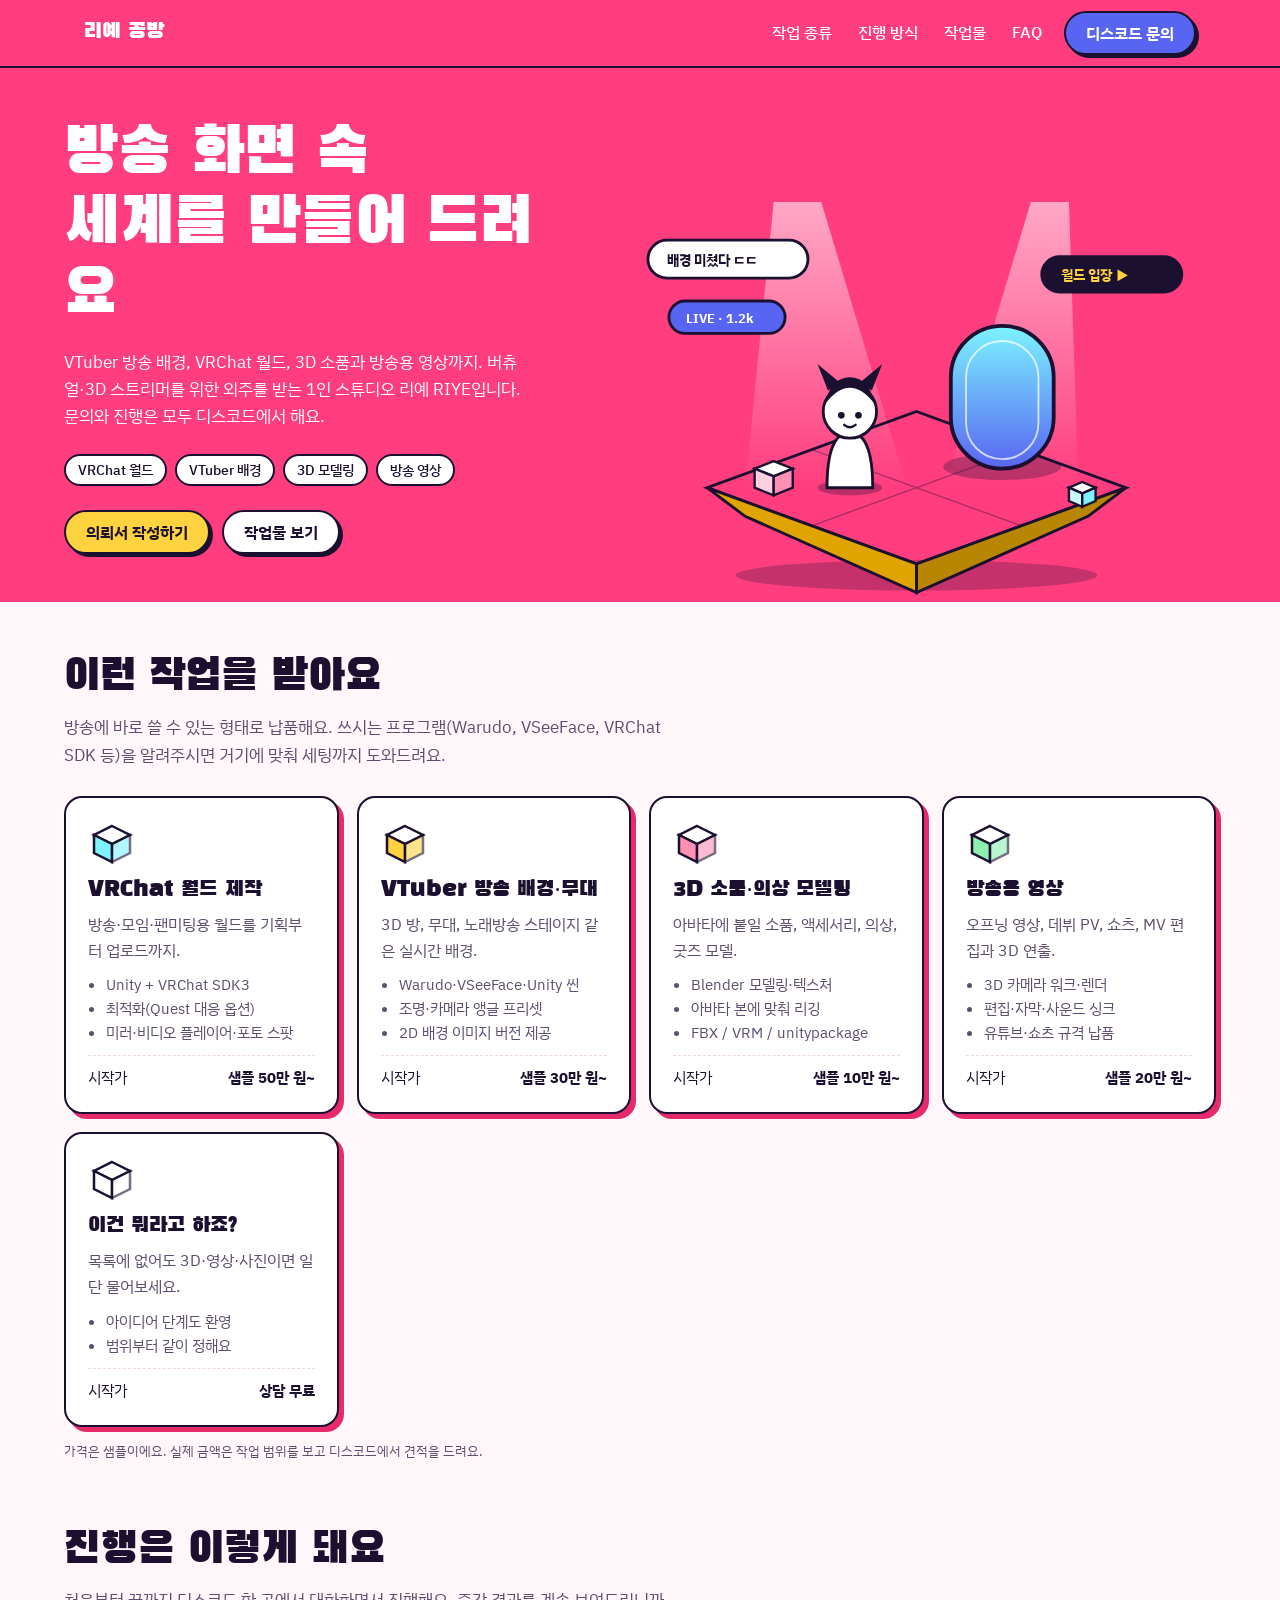
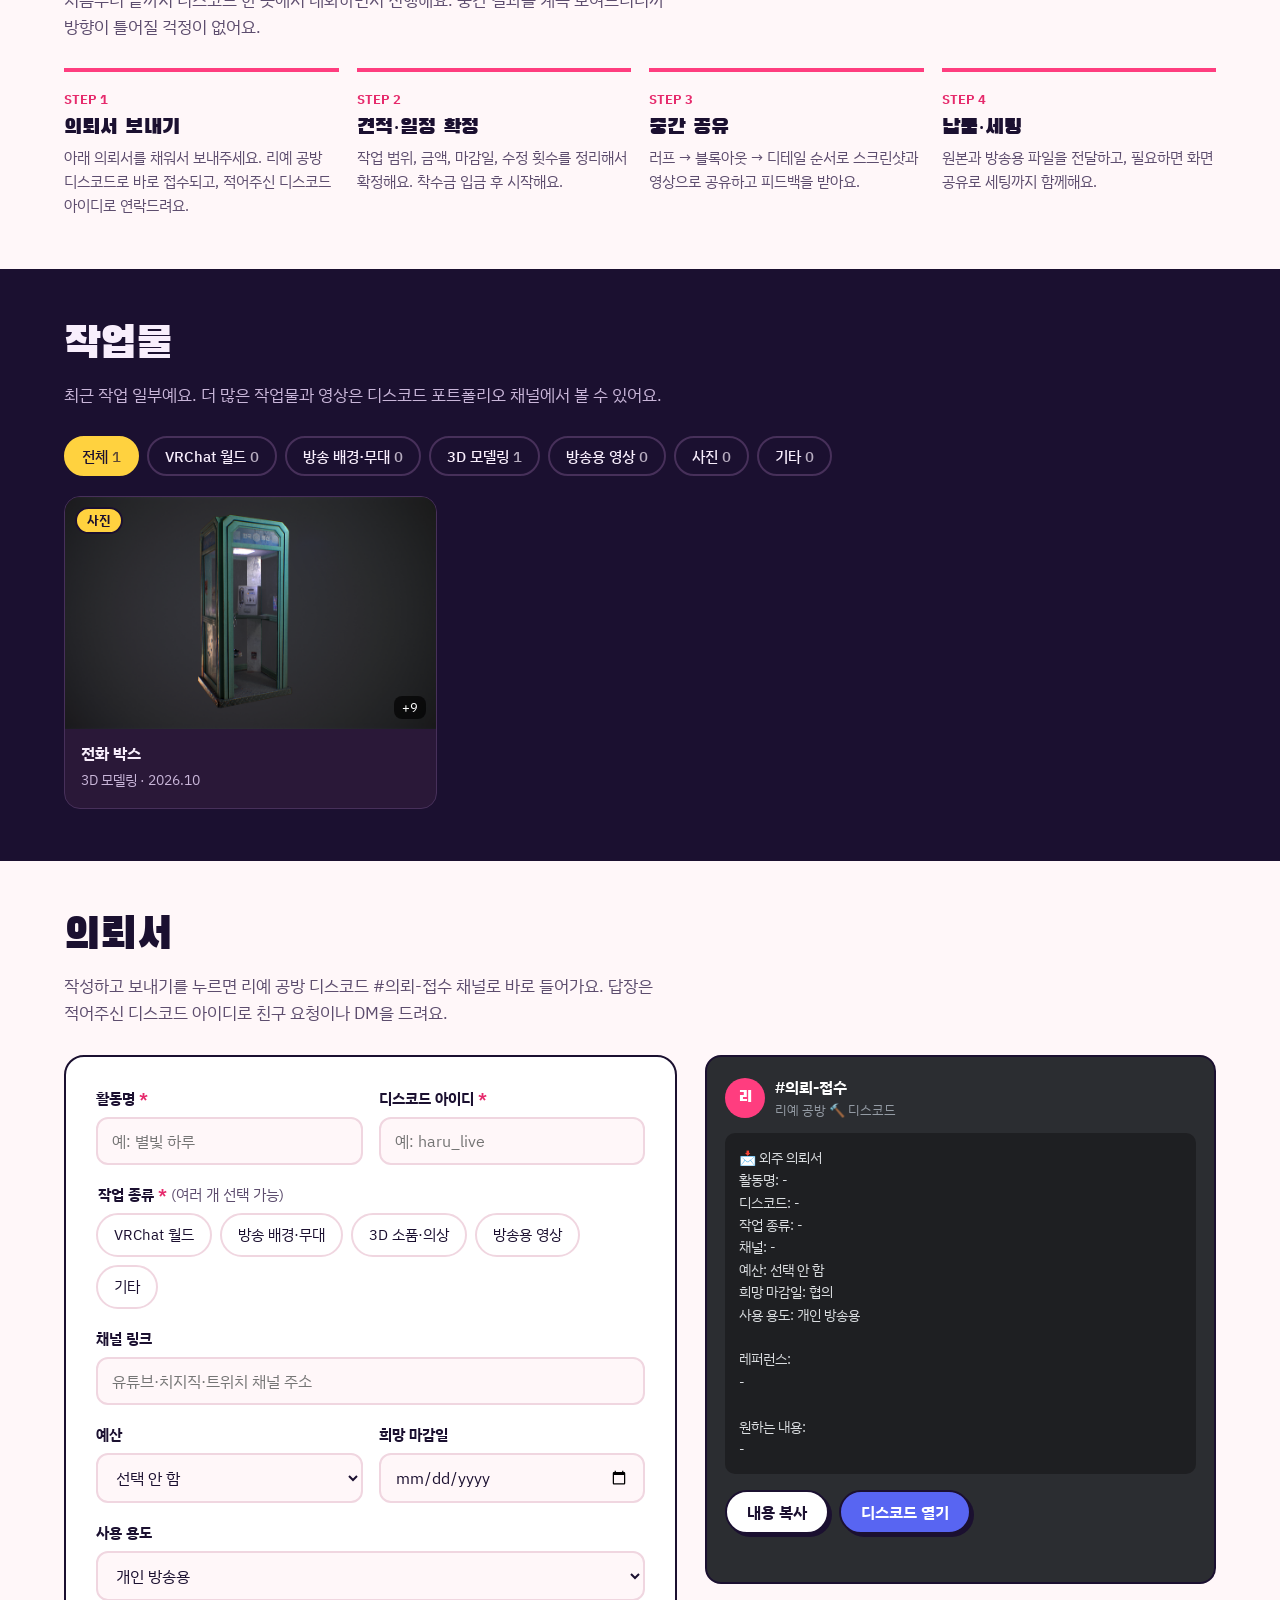
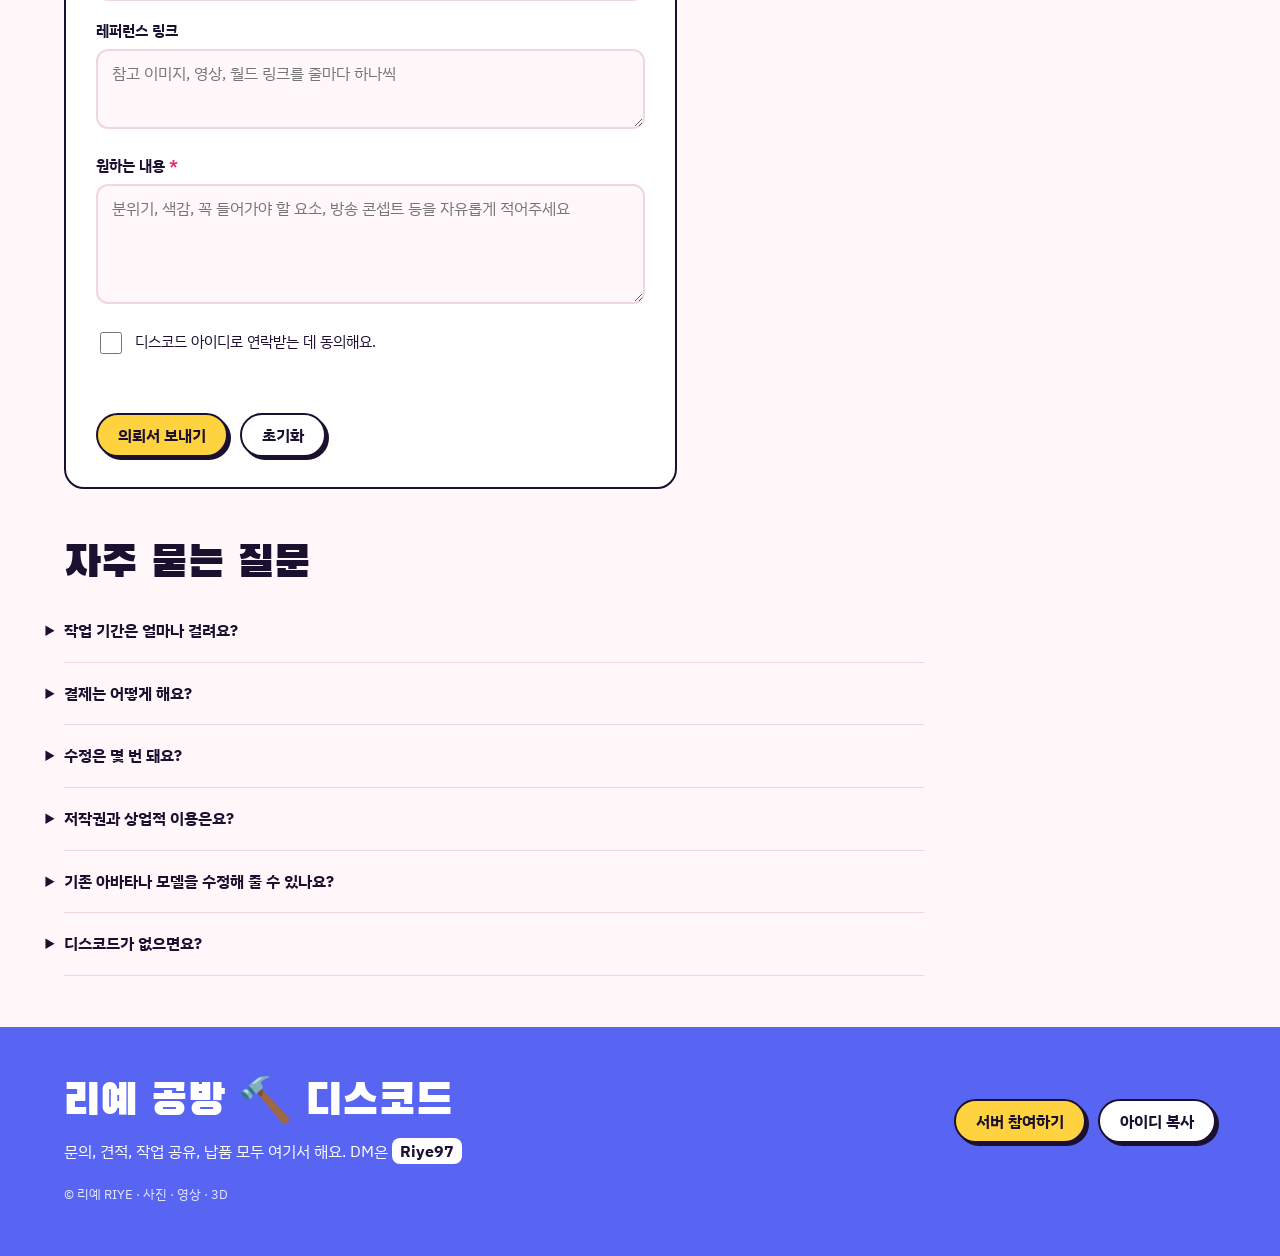
==== index.html @ 9860d357 "Update index.html" ====
<!DOCTYPE html>
<html lang="ko">
<head>
<meta charset="utf-8">
<meta name="viewport" content="width=device-width, initial-scale=1">
<title>리예 공방 외주</title>
<link rel="preconnect" href="https://fonts.googleapis.com">
<link rel="preconnect" href="https://fonts.gstatic.com" crossorigin>
<link href="https://fonts.googleapis.com/css2?family=Black+Han+Sans&family=IBM+Plex+Sans+KR:wght@400;500;700&display=swap" rel="stylesheet">
<style>
/* VOICE: 스트리머끼리 말하듯 친근하지만 일정·가격·저작권은 또렷하게
   IDEA: 방송 화면 위 오버레이 + VRChat 월드 입구 — 의뢰서가 곧 "씬 설정 패널"
   PICTURE: 떠 있는 VR 월드 섬, 포털 링, 무대 조명, 채팅 말풍선이 있는 SVG 장면
   COLOUR and TYPE: 핫핑크 필드 + 레몬 옐로 + 진한 자두색 잉크 / Black Han Sans + IBM Plex Sans KR
   LAYOUT: 핑크 히어로(제목·장면) → 작업 종류 → 진행 순서 → 작업물 → 의뢰서 → FAQ → 디스코드 푸터 */
:root{color-scheme:light dark;
--bg:light-dark(#fff7f9,#170d1f);--ink:light-dark(#1b1030,#f8eefc);--mute:light-dark(#5d4d6e,#c4b2d4);
--pink:#ff3d7f;--pinkd:light-dark(#e62a6c,#ff5c93);--yel:#ffd23f;--card:light-dark(#ffffff,#24152f);
--line:light-dark(#f0d6e0,#3a2647);--plum:light-dark(#1b1030,#0f0816);--disc:#5865f2}
:root[data-theme=light]{color-scheme:light}:root[data-theme=dark]{color-scheme:dark}
*{box-sizing:border-box;min-width:0}
body{margin:0;background:var(--bg);color:var(--ink);font:16px/1.6 "IBM Plex Sans KR",system-ui,sans-serif;overflow-x:clip}
html{scroll-padding-top:72px;scroll-behavior:smooth}
a{color:inherit}
.band{padding:clamp(28px,4vw,64px) max(5vw,16px)}
.wrap{max-width:1240px;margin:0 auto}
h1,h2,h3{font-family:"Black Han Sans","IBM Plex Sans KR",sans-serif;font-weight:400;line-height:1.1;text-wrap:balance;margin:0}
h1{font-size:clamp(38px,6vw,64px)}h2{font-size:clamp(30px,4vw,44px);margin-bottom:12px}h3{font-size:22px}
.lead{font-size:17px;color:var(--mute);max-width:60ch;margin:0 0 28px}
/* nav */
nav{position:sticky;top:0;z-index:5;background:var(--pink);color:#fff;border-bottom:2px solid var(--plum)}
nav .wrap{display:flex;flex-wrap:wrap;align-items:center;gap:6px 18px;padding:10px max(5vw,16px)}
.logo{font-family:"Black Han Sans";font-size:22px;text-decoration:none;margin-right:auto}
nav a.l{text-decoration:none;font-weight:500;padding:10px 4px}
nav a.l:hover{text-decoration:underline}
.btn{display:inline-flex;align-items:center;justify-content:center;gap:8px;min-height:44px;padding:0 20px;border-radius:999px;border:2px solid var(--plum);font:700 16px "IBM Plex Sans KR";text-decoration:none;cursor:pointer;background:var(--yel);color:#1b1030;box-shadow:3px 3px 0 var(--plum);transition:transform .15s}
.btn:hover{transform:translate(-1px,-1px);box-shadow:4px 4px 0 var(--plum)}
.btn:focus-visible,input:focus-visible,select:focus-visible,textarea:focus-visible,summary:focus-visible,.chip input:focus-visible+span{outline:3px solid var(--disc);outline-offset:2px}
.btn.d{background:var(--disc);color:#fff}
.btn.g{background:var(--card);color:var(--ink)}
/* hero */
.hero{background:var(--pink);color:#fff;padding-top:clamp(28px,4vw,56px);padding-bottom:0}
.hero .wrap{display:grid;grid-template-columns:minmax(0,1fr) minmax(0,1.15fr);gap:32px;align-items:end}
.hero p{font-size:17px;max-width:46ch;margin:18px 0 24px;color:#fff}
.tags{display:flex;flex-wrap:wrap;gap:8px;margin-bottom:24px}
.tags span{background:#fff;color:#1b1030;border:2px solid var(--plum);border-radius:999px;padding:3px 12px;font-size:14px;font-weight:500}
.hero .txt{padding-bottom:48px}
.fig{position:relative;min-height:400px}.fig>svg{position:absolute;inset:0;width:100%;height:100%}
.float{animation:fl 5s ease-in-out infinite}
@keyframes fl{50%{transform:translateY(-8px)}}
@media(prefers-reduced-motion:reduce){.float{animation:none}html{scroll-behavior:auto}}
/* services */
.grid{display:grid;grid-template-columns:repeat(auto-fill,minmax(min(100%,270px),1fr));gap:18px}
.card{background:var(--card);border:2px solid var(--plum);border-radius:18px;padding:22px;box-shadow:5px 5px 0 var(--pinkd);display:flex;flex-direction:column;gap:10px}
:root[data-theme=dark] .card,.card{border-color:light-dark(#1b1030,#5a3d6e)}
.card p{margin:0;color:var(--mute)}
.card ul{margin:0;padding-left:18px;color:var(--mute);font-size:15px}
.ico{width:48px;height:48px}
.price{margin-top:auto;padding-top:10px;border-top:1px dashed var(--line);display:flex;justify-content:space-between;gap:8px;font-size:15px}
.price b{white-space:nowrap}
.note{font-size:13px;color:var(--mute);margin-top:14px}
/* steps */
.steps{display:grid;grid-template-columns:repeat(4,minmax(0,1fr));gap:18px;counter-reset:s;list-style:none;padding:0;margin:0}
.steps li{border-top:4px solid var(--pink);padding-top:14px}
.steps li::before{counter-increment:s;content:"STEP " counter(s);font:700 13px "IBM Plex Sans KR";color:var(--pinkd)}
.steps h3{margin:4px 0 6px}.steps p{margin:0;color:var(--mute);font-size:15px}
/* works */
.alt{background:var(--plum);color:#f8eefc}
.alt .lead{color:#c9b6d9}
.works{display:grid;grid-template-columns:repeat(3,minmax(0,1fr));gap:16px}
.work{border-radius:16px;overflow:hidden;background:#2a1838;border:1px solid #47305a;padding:0;text-align:left;color:inherit;font:inherit;cursor:pointer;display:block;width:100%}
.work:focus-visible{outline:3px solid var(--yel);outline-offset:2px}
.thumb{position:relative;aspect-ratio:16/10;background:#3a2647;overflow:hidden}
.thumb img,.thumb video{width:100%;height:100%;object-fit:cover;display:block;transition:transform .3s}
.work:hover .thumb img,.work:hover .thumb video{transform:scale(1.04)}
.badge{position:absolute;left:10px;top:10px;background:var(--yel);color:#1b1030;border:2px solid #1b1030;border-radius:999px;padding:1px 10px;font-size:13px;font-weight:700}
.cnt{position:absolute;right:10px;bottom:10px;background:rgba(0,0,0,.65);color:#fff;border-radius:8px;padding:1px 8px;font-size:13px}
.work .meta{padding:12px 16px 16px}.work b{display:block}.work .meta span{font-size:14px;color:#c9b6d9}
.filters{display:flex;flex-wrap:wrap;gap:8px;margin:0 0 20px}
.filters button{min-height:40px;padding:0 16px;border-radius:999px;border:2px solid #47305a;background:transparent;color:#f8eefc;font:500 15px "IBM Plex Sans KR";cursor:pointer}
.filters button[aria-pressed=true]{background:var(--yel);color:#1b1030;border-color:var(--yel)}
.empty{border:2px dashed #47305a;border-radius:16px;padding:40px 20px;text-align:center;color:#c9b6d9;grid-column:1/-1}
dialog{border:0;padding:0;border-radius:18px;max-width:min(980px,94vw);width:100%;background:#1e1226;color:#f8eefc}
dialog::backdrop{background:rgba(10,4,16,.8)}
.dlg-hd{display:flex;justify-content:space-between;align-items:start;gap:12px;padding:18px 20px 8px}
.dlg-hd button{flex:none;width:44px;height:44px;border-radius:50%;border:0;background:#3a2647;color:#fff;font-size:22px;cursor:pointer}
.dlg-bd{padding:0 20px 22px;display:grid;gap:14px}
.dlg-bd p{margin:0;color:#c9b6d9;white-space:pre-wrap}
.media img,.media video{width:100%;border-radius:12px;display:block;background:#000}
.media .emb{position:relative;aspect-ratio:16/9}.media iframe{position:absolute;inset:0;width:100%;height:100%;border:0;border-radius:12px}
/* form */
.formwrap{display:grid;grid-template-columns:minmax(0,1.2fr) minmax(0,1fr);gap:28px;align-items:start}
form{background:var(--card);border:2px solid light-dark(#1b1030,#5a3d6e);border-radius:20px;padding:clamp(18px,3vw,30px);display:grid;gap:18px}
label,legend{font-weight:700;font-size:15px;display:block;margin-bottom:6px}
.req{color:var(--pinkd)}
input,select,textarea{width:100%;font:16px "IBM Plex Sans KR";color:var(--ink);background:var(--bg);border:2px solid var(--line);border-radius:12px;padding:11px 14px;min-height:46px}
textarea{min-height:120px;resize:vertical}
fieldset{border:0;padding:0;margin:0}
.chips{display:flex;flex-wrap:wrap;gap:8px}
.chip{display:inline-block;margin:0;font-weight:400;position:relative}
.chip input{position:absolute;opacity:0;width:1px;height:1px}
.chip span{display:inline-flex;align-items:center;min-height:44px;padding:0 16px;border-radius:999px;border:2px solid var(--line);cursor:pointer;font-size:15px}
.chip input:checked+span{background:var(--pink);border-color:var(--pink);color:#fff}
.two{display:grid;grid-template-columns:minmax(0,1fr) minmax(0,1fr);gap:16px}
.err{color:var(--pinkd);font-size:14px;margin:0;min-height:1em}
.preview{position:sticky;top:88px;background:#2b2d31;color:#dbdee1;border-radius:16px;padding:18px;border:2px solid var(--plum)}
.preview .hd{display:flex;align-items:center;gap:10px;margin-bottom:12px}
.av{width:40px;height:40px;border-radius:50%;background:var(--pink);flex:none;display:grid;place-items:center;font-family:"Black Han Sans";color:#fff}
.preview pre{white-space:pre-wrap;word-break:break-word;font:14px/1.6 "IBM Plex Sans KR";margin:0 0 16px;background:#1e1f22;border-radius:10px;padding:14px;max-height:420px;overflow:auto}
.preview .row{display:flex;flex-wrap:wrap;gap:10px}
.toast{font-size:14px;color:#8bf0b0;min-height:1.4em;margin-top:10px}
/* faq */
details{border-bottom:1px solid var(--line);padding:4px 0}
summary{cursor:pointer;font-weight:700;padding:14px 0;min-height:44px;list-style-position:outside}
details p{margin:0 0 16px;color:var(--mute)}
/* footer */
footer{background:var(--disc);color:#fff}
footer .wrap{display:flex;flex-wrap:wrap;gap:20px;align-items:center;justify-content:space-between}
footer h2{color:#fff}
footer p{margin:6px 0 0}
.id{font-weight:700;background:#fff;color:#1b1030;border-radius:8px;padding:2px 8px;white-space:nowrap}
.small{font-size:13px;opacity:.85;width:100%;margin:0}
@media(max-width:900px){.formwrap{grid-template-columns:minmax(0,1fr)}.preview{position:static}.steps{grid-template-columns:repeat(2,minmax(0,1fr))}.works{grid-template-columns:repeat(2,minmax(0,1fr))}}
@media(max-width:600px){.hero .wrap{grid-template-columns:minmax(0,1fr)}.hero .txt{padding-bottom:0}.fig{min-height:300px}.steps,.works,.two{grid-template-columns:minmax(0,1fr)}nav a.l{display:none}}
</style>
</head>
<body>
<nav><div class="wrap">
  <a class="logo" href="#top">리예 공방</a>
  <a class="l" href="#services">작업 종류</a>
  <a class="l" href="#process">진행 방식</a>
  <a class="l" href="#works">작업물</a>
  <a class="l" href="#faq">FAQ</a>
  <a class="btn d discord-link" href="https://discord.com/app">디스코드 문의</a>
</div></nav>

<header class="band hero" id="top"><div class="wrap">
  <div class="txt">
    <h1>방송 화면 속<br>세계를 만들어 드려요</h1>
    <p>VTuber 방송 배경, VRChat 월드, 3D 소품과 방송용 영상까지. 버츄얼·3D 스트리머를 위한 외주를 받는 1인 스튜디오 리예 RIYE입니다. 문의와 진행은 모두 디스코드에서 해요.</p>
    <div class="tags"><span>VRChat 월드</span><span>VTuber 배경</span><span>3D 모델링</span><span>방송 영상</span></div>
    <div class="row" style="display:flex;flex-wrap:wrap;gap:12px">
      <a class="btn" href="#request">의뢰서 작성하기</a>
      <a class="btn g" href="#works">작업물 보기</a>
    </div>
  </div>
  <div class="fig" aria-label="떠 있는 VR 월드 섬과 포털, 방송 채팅이 있는 장면">
    <svg viewBox="0 0 600 420" preserveAspectRatio="xMidYMax meet">
      <defs>
        <linearGradient id="portal" x1="0" y1="0" x2="0" y2="1"><stop offset="0" stop-color="#7cf3ff"/><stop offset="1" stop-color="#5865f2"/></linearGradient>
        <linearGradient id="beam" x1="0" y1="0" x2="0" y2="1"><stop offset="0" stop-color="#fff" stop-opacity=".55"/><stop offset="1" stop-color="#fff" stop-opacity="0"/></linearGradient>
        <linearGradient id="top" x1="0" y1="0" x2="1" y2="1"><stop offset="0" stop-color="#ffe680"/><stop offset="1" stop-color="#ffc21a"/></linearGradient>
      </defs>
      <polygon points="150,0 200,0 290,300 120,300" fill="url(#beam)"/>
      <polygon points="420,0 460,0 470,300 330,300" fill="url(#beam)"/>
      <g class="float">
        <ellipse cx="300" cy="392" rx="190" ry="16" fill="#1b1030" opacity=".25"/>
        <!-- island -->
        <polygon points="300,220 520,300 300,380 80,300" fill="url(#top)" stroke="#1b1030" stroke-width="3"/>
        <polygon points="80,300 300,380 300,410 120,330" fill="#e0a400" stroke="#1b1030" stroke-width="3"/>
        <polygon points="520,300 300,380 300,410 480,330" fill="#b88600" stroke="#1b1030" stroke-width="3"/>
        <g stroke="#1b1030" stroke-width="1.5" opacity=".35"><line x1="190" y1="260" x2="410" y2="340"/><line x1="410" y1="260" x2="190" y2="340"/></g>
        <!-- portal -->
        <ellipse cx="390" cy="278" rx="62" ry="14" fill="#1b1030" opacity=".3"/>
        <rect x="336" y="130" width="108" height="150" rx="54" fill="url(#portal)" stroke="#1b1030" stroke-width="4"/>
        <rect x="352" y="146" width="76" height="124" rx="38" fill="none" stroke="#fff" stroke-width="2" opacity=".7"/>
        <!-- avatar (original simple figure) -->
        <ellipse cx="230" cy="300" rx="34" ry="8" fill="#1b1030" opacity=".3"/>
        <path d="M206 300 q0-58 24-58 q24 0 24 58z" fill="#fff" stroke="#1b1030" stroke-width="3"/>
        <circle cx="230" cy="220" r="28" fill="#fff" stroke="#1b1030" stroke-width="3"/>
        <path d="M204 212 q26-34 52 0 q-6-28-26-28 q-20 0-26 28z" fill="#1b1030"/>
        <polygon points="207,198 196,170 220,190" fill="#1b1030"/><polygon points="253,198 264,170 240,190" fill="#1b1030"/>
        <circle cx="221" cy="224" r="3.5" fill="#1b1030"/><circle cx="239" cy="224" r="3.5" fill="#1b1030"/>
        <path d="M224 234 q6 5 12 0" stroke="#1b1030" stroke-width="2.5" fill="none" stroke-linecap="round"/>
        <!-- cubes -->
        <g stroke="#1b1030" stroke-width="2.5">
          <polygon points="130,280 150,272 170,280 150,288" fill="#fff"/><polygon points="130,280 150,288 150,308 130,300" fill="#ffd0df"/><polygon points="170,280 150,288 150,308 170,300" fill="#ff8fb3"/>
          <polygon points="460,300 474,294 488,300 474,306" fill="#fff"/><polygon points="460,300 474,306 474,320 460,314" fill="#c9f8ff"/><polygon points="488,300 474,306 474,320 488,314" fill="#7cf3ff"/>
        </g>
      </g>
      <!-- chat bubbles -->
      <g font-family="IBM Plex Sans KR" font-size="15" font-weight="700">
        <rect x="18" y="40" width="168" height="40" rx="20" fill="#fff" stroke="#1b1030" stroke-width="3"/>
        <text x="38" y="66" fill="#1b1030">배경 미쳤다 ㄷㄷ</text>
        <rect x="430" y="56" width="150" height="40" rx="20" fill="#1b1030"/>
        <text x="452" y="82" fill="#ffd23f">월드 입장 ▶</text>
        <rect x="40" y="104" width="122" height="34" rx="17" fill="#5865f2" stroke="#1b1030" stroke-width="3"/>
        <text x="58" y="127" fill="#fff" font-size="14">LIVE · 1.2k</text>
      </g>
    </svg>
  </div>
</div></header>

<section class="band" id="services"><div class="wrap">
  <h2>이런 작업을 받아요</h2>
  <p class="lead">방송에 바로 쓸 수 있는 형태로 납품해요. 쓰시는 프로그램(Warudo, VSeeFace, VRChat SDK 등)을 알려주시면 거기에 맞춰 세팅까지 도와드려요.</p>
  <div class="grid" id="svc"></div>
  <p class="note">가격은 샘플이에요. 실제 금액은 작업 범위를 보고 디스코드에서 견적을 드려요.</p>
</div></section>

<section class="band" id="process" style="padding-top:0"><div class="wrap">
  <h2>진행은 이렇게 돼요</h2>
  <p class="lead">처음부터 끝까지 디스코드 한 곳에서 대화하면서 진행해요. 중간 결과를 계속 보여드리니까 방향이 틀어질 걱정이 없어요.</p>
  <ol class="steps">
    <li><h3>의뢰서 보내기</h3><p>아래 의뢰서를 채워서 보내주세요. 리예 공방 디스코드로 바로 접수되고, 적어주신 디스코드 아이디로 연락드려요.</p></li>
    <li><h3>견적·일정 확정</h3><p>작업 범위, 금액, 마감일, 수정 횟수를 정리해서 확정해요. 착수금 입금 후 시작해요.</p></li>
    <li><h3>중간 공유</h3><p>러프 → 블록아웃 → 디테일 순서로 스크린샷과 영상으로 공유하고 피드백을 받아요.</p></li>
    <li><h3>납품·세팅</h3><p>원본과 방송용 파일을 전달하고, 필요하면 화면 공유로 세팅까지 함께해요.</p></li>
  </ol>
</div></section>

<section class="band alt" id="works"><div class="wrap">
  <h2>작업물</h2>
  <p class="lead">최근 작업 일부예요. 더 많은 작업물과 영상은 디스코드 포트폴리오 채널에서 볼 수 있어요.</p>
  <div class="filters" id="flt"></div>
  <div class="works" id="wk"><div class="empty">작업물을 불러오는 중이에요…</div></div>
</div></section>
<dialog id="dlg" aria-labelledby="dlgT"><div class="dlg-hd"><div><h3 id="dlgT"></h3><span id="dlgS" style="font-size:14px;color:#c9b6d9"></span></div><button type="button" id="dlgX" aria-label="닫기">×</button></div><div class="dlg-bd" id="dlgB"></div></dialog>

<section class="band" id="request"><div class="wrap">
  <h2>의뢰서</h2>
  <p class="lead">작성하고 보내기를 누르면 리예 공방 디스코드 #의뢰-접수 채널로 바로 들어가요. 답장은 적어주신 디스코드 아이디로 친구 요청이나 DM을 드려요.</p>
  <div class="formwrap">
    <form id="f" novalidate>
      <div class="two">
        <div><label for="nick">활동명 <span class="req">*</span></label><input id="nick" placeholder="예: 별빛 하루" autocomplete="nickname"></div>
        <div><label for="dc">디스코드 아이디 <span class="req">*</span></label><input id="dc" placeholder="예: haru_live"></div>
      </div>
      <fieldset><legend>작업 종류 <span class="req">*</span> <span style="font-weight:400;color:var(--mute)">(여러 개 선택 가능)</span></legend><div class="chips" id="types"></div></fieldset>
      <div><label for="link">채널 링크</label><input id="link" placeholder="유튜브·치지직·트위치 채널 주소" inputmode="url"></div>
      <div class="two">
        <div><label for="budget">예산</label><select id="budget"><option value="">선택 안 함</option><option>10만 원 이하</option><option>10~30만 원</option><option>30~60만 원</option><option>60~100만 원</option><option>100만 원 이상</option><option>견적 받아보고 결정</option></select></div>
        <div><label for="due">희망 마감일</label><input id="due" type="date"></div>
      </div>
      <div><label for="use">사용 용도</label><select id="use"><option>개인 방송용</option><option>상업용 (굿즈·광고·판매 포함)</option><option>VRChat 월드 공개 업로드</option><option>아직 모르겠어요</option></select></div>
      <div><label for="ref">레퍼런스 링크</label><textarea id="ref" style="min-height:80px" placeholder="참고 이미지, 영상, 월드 링크를 줄마다 하나씩"></textarea></div>
      <div><label for="desc">원하는 내용 <span class="req">*</span></label><textarea id="desc" placeholder="분위기, 색감, 꼭 들어가야 할 요소, 방송 콘셉트 등을 자유롭게 적어주세요"></textarea></div>
      <div style="position:absolute;left:-9999px" aria-hidden="true"><label for="hp">비워두세요</label><input id="hp" tabindex="-1" autocomplete="off"></div>
      <label style="display:flex;gap:10px;align-items:flex-start;font-weight:400;font-size:15px"><input type="checkbox" id="agree" style="width:22px;min-height:22px;margin-top:2px;flex:none"> 디스코드 아이디로 연락받는 데 동의해요.</label>
      <p class="err" id="err" role="alert"></p>
      <div style="display:flex;flex-wrap:wrap;gap:12px"><button class="btn" type="submit" id="send">의뢰서 보내기</button><button class="btn g" type="button" id="clearBtn">초기화</button></div>
    </form>
    <aside class="preview" aria-live="polite">
      <div class="hd"><div class="av">리</div><div><b style="color:#fff">#의뢰-접수</b><div style="font-size:13px;color:#949ba4">리예 공방 🔨 디스코드</div></div></div>
      <pre id="out">의뢰서를 작성하면 여기에서 접수될 내용을 미리 볼 수 있어요.</pre>
      <div class="row">
        <button class="btn g" type="button" id="copy">내용 복사</button>
        <a class="btn d discord-link" href="https://discord.com/app">디스코드 열기</a>
      </div>
      <div class="toast" id="toast"></div>
    </aside>
  </div>
</div></section>

<section class="band" id="faq" style="padding-top:0"><div class="wrap" style="max-width:860px;margin-left:max(0px,calc((100% - 1240px)/2))">
  <h2>자주 묻는 질문</h2>
  <div id="fq"></div>
</div></section>

<footer class="band"><div class="wrap">
  <div>
    <h2>리예 공방 🔨 디스코드</h2>
    <p>문의, 견적, 작업 공유, 납품 모두 여기서 해요. DM은 <span class="id">Riye97</span></p>
  </div>
  <div style="display:flex;flex-wrap:wrap;gap:12px">
    <a class="btn discord-link" href="https://discord.com/app">서버 참여하기</a>
    <button class="btn g" type="button" id="copyId">아이디 복사</button>
  </div>
  <p class="small">© 리예 RIYE · 사진 · 영상 · 3D</p>
</div></footer>

<script src="config.js"></script>
<script>
{
// 디스코드 서버 초대 링크를 여기에 넣으면 모든 디스코드 버튼이 서버로 연결돼요
const DISCORD_INVITE = 'https://discord.gg/KXGEWYkwNN';
const DISCORD_ID = 'Riye97';
const WEBHOOK = (window.RIYE_CONFIG && window.RIYE_CONFIG.webhook) || '';

const svc = [
  {t:'VRChat 월드 제작',d:'방송·모임·팬미팅용 월드를 기획부터 업로드까지.',l:['Unity + VRChat SDK3','최적화(Quest 대응 옵션)','미러·비디오 플레이어·포토 스팟'],p:'샘플 50만 원~',c:'#7cf3ff'},
  {t:'VTuber 방송 배경·무대',d:'3D 방, 무대, 노래방송 스테이지 같은 실시간 배경.',l:['Warudo·VSeeFace·Unity 씬','조명·카메라 앵글 프리셋','2D 배경 이미지 버전 제공'],p:'샘플 30만 원~',c:'#ffd23f'},
  {t:'3D 소품·의상 모델링',d:'아바타에 붙일 소품, 액세서리, 의상, 굿즈 모델.',l:['Blender 모델링·텍스처','아바타 본에 맞춰 리깅','FBX / VRM / unitypackage'],p:'샘플 10만 원~',c:'#ff8fb3'},
  {t:'방송용 영상',d:'오프닝 영상, 데뷔 PV, 쇼츠, MV 편집과 3D 연출.',l:['3D 카메라 워크·렌더','편집·자막·사운드 싱크','유튜브·쇼츠 규격 납품'],p:'샘플 20만 원~',c:'#8bf0b0'},
  {t:'이건 뭐라고 하죠?',d:'목록에 없어도 3D·영상·사진이면 일단 물어보세요.',l:['아이디어 단계도 환영','범위부터 같이 정해요'],p:'상담 무료',c:'#ffffff'}
];
const types = ['VRChat 월드','방송 배경·무대','3D 소품·의상','방송용 영상','기타'];
const faq = [
  ['작업 기간은 얼마나 걸려요?','소품은 보통 1주, 배경·영상은 2~3주, 월드는 3~6주 정도예요. 급한 일정은 상담에서 가능한지 먼저 말씀드려요.'],
  ['결제는 어떻게 해요?','견적 확정 후 착수금 50%, 납품 전 잔금 50%로 진행해요. 계좌이체와 세금계산서·현금영수증 발행이 가능해요.'],
  ['수정은 몇 번 돼요?','기본 2회까지 무료예요. 확정된 범위를 벗어나는 큰 변경은 추가 견적이 나올 수 있어요.'],
  ['저작권과 상업적 이용은요?','개인 방송 사용은 기본 포함이에요. 굿즈, 광고, 판매 같은 상업적 이용은 의뢰서에 체크해 주시면 그 범위로 계약해요. 작업물을 포트폴리오에 올리지 않길 원하시면 미리 말씀해 주세요.'],
  ['기존 아바타나 모델을 수정해 줄 수 있나요?','라이선스상 수정이 허용된 모델이면 가능해요. 구매처와 이용 약관을 함께 보내주세요.'],
  ['디스코드가 없으면요?','무료로 가입할 수 있어요. 가입이 어려우시면 의뢰서 메시지를 복사해서 아이디 Riye97로 보내주시면 돼요.']
];

const icon = c => `<svg class="ico" viewBox="0 0 48 48"><polygon points="24,6 42,15 24,24 6,15" fill="#fff" stroke="#1b1030" stroke-width="2.5"/><polygon points="6,15 24,24 24,42 6,33" fill="${c}" stroke="#1b1030" stroke-width="2.5"/><polygon points="42,15 24,24 24,42 42,33" fill="${c}" opacity=".6" stroke="#1b1030" stroke-width="2.5"/></svg>`;
document.getElementById('svc').innerHTML = svc.map(s=>`<article class="card">${icon(s.c)}<h3>${s.t}</h3><p>${s.d}</p><ul>${s.l.map(x=>`<li>${x}</li>`).join('')}</ul><div class="price"><span>시작가</span><b>${s.p}</b></div></article>`).join('');
document.getElementById('types').innerHTML = types.map((t,i)=>`<label class="chip"><input type="checkbox" id="t${i}" value="${t}"><span>${t}</span></label>`).join('');
// ---- 포트폴리오: works.json (admin.html에서 등록) ----
const esc = s => String(s??'').replace(/[&<>"']/g,c=>({'&':'&amp;','<':'&lt;','>':'&gt;','"':'&quot;',"'":'&#39;'}[c]));
const ytId = u => (u.match(/(?:youtu\.be\/|youtube\.com\/(?:watch\?v=|shorts\/|embed\/|live\/))([\w-]{11})/)||[])[1];
const vmId = u => (u.match(/vimeo\.com\/(?:video\/)?(\d+)/)||[])[1];
const thumbOf = w => {
  if (w.thumb) return `<img src="${esc(w.thumb)}" alt="" loading="lazy">`;
  for (const m of w.media||[]) {
    if (m.type==='image') return `<img src="${esc(m.src)}" alt="" loading="lazy">`;
    if (m.type==='link' && ytId(m.src)) return `<img src="https://img.youtube.com/vi/${ytId(m.src)}/hqdefault.jpg" alt="" loading="lazy">`;
    if (m.type==='video') return `<video src="${esc(m.src)}#t=0.5" muted preload="metadata" playsinline></video>`;
  }
  return '';
};
const mediaHTML = m => {
  if (m.type==='image') return `<div class="media"><img src="${esc(m.src)}" alt="" loading="lazy"></div>`;
  if (m.type==='video') return `<div class="media"><video src="${esc(m.src)}" controls playsinline preload="metadata"></video></div>`;
  const y=ytId(m.src), v=vmId(m.src);
  if (y) return `<div class="media emb"><iframe src="https://www.youtube.com/embed/${y}" allow="fullscreen; picture-in-picture" allowfullscreen loading="lazy" title="영상"></iframe></div>`;
  if (v) return `<div class="media emb"><iframe src="https://player.vimeo.com/video/${v}" allow="fullscreen; picture-in-picture" allowfullscreen loading="lazy" title="영상"></iframe></div>`;
  return `<p><a href="${esc(m.src)}" target="_blank" rel="noopener">영상 보러 가기 ↗</a></p>`;
};
const CATS = ['VRChat 월드','방송 배경·무대','3D 모델링','방송용 영상','사진','기타'];
let works = [], cat = '전체';
const wk = document.getElementById('wk'), flt = document.getElementById('flt'), dlg = document.getElementById('dlg');
const renderWorks = () => {
  const cats = ['전체', ...CATS, ...[...new Set(works.map(w=>w.category).filter(Boolean))].filter(c=>!CATS.includes(c))];
  const n = c => c==='전체' ? works.length : works.filter(w=>w.category===c).length;
  flt.innerHTML = cats.map(c=>`<button type="button" aria-pressed="${c===cat}" data-c="${esc(c)}">${esc(c)} <span style="opacity:.7">${n(c)}</span></button>`).join('');
  const list = works.filter(w=>cat==='전체'||w.category===cat);
  wk.innerHTML = list.length ? list.map(w=>`<button type="button" class="work" data-id="${esc(w.id)}"><div class="thumb">${thumbOf(w)}<span class="badge">${w.kind==='photo'?'사진':'영상'}</span>${(w.media||[]).length>1?`<span class="cnt">+${w.media.length}</span>`:''}</div><div class="meta"><b>${esc(w.title)}</b><span>${esc([w.category,w.date].filter(Boolean).join(' · '))}</span></div></button>`).join('')
    : `<div class="empty">${cat==='전체'?'작업물을 준비하고 있어요. 디스코드 포트폴리오 채널에서 먼저 볼 수 있어요.':'이 분류에는 아직 작업물이 없어요.'}</div>`;
};
flt.addEventListener('click', e=>{ const b=e.target.closest('button'); if(!b) return; cat=b.dataset.c; renderWorks(); });
wk.addEventListener('click', e=>{
  const b=e.target.closest('.work'); if(!b) return;
  const w=works.find(x=>x.id===b.dataset.id); if(!w) return;
  document.getElementById('dlgT').textContent=w.title;
  document.getElementById('dlgS').textContent=[w.category,w.date].filter(Boolean).join(' · ');
  document.getElementById('dlgB').innerHTML=(w.desc?`<p>${esc(w.desc)}</p>`:'')+(w.media||[]).map(mediaHTML).join('');
  if (dlg.showModal) dlg.showModal(); else dlg.setAttribute('open','');
});
const closeDlg = () => { document.getElementById('dlgB').innerHTML=''; dlg.close ? dlg.close() : dlg.removeAttribute('open'); };
document.getElementById('dlgX').addEventListener('click', closeDlg);
dlg.addEventListener('click', e=>{ if(e.target===dlg) closeDlg(); });
dlg.addEventListener('close', ()=>{ document.getElementById('dlgB').innerHTML=''; });
fetch('works.json?v='+Date.now()).then(r=>r.ok?r.json():[]).then(d=>{ works=Array.isArray(d)?d:[]; renderWorks(); }).catch(()=>{ works=[]; renderWorks(); });
document.getElementById('fq').innerHTML = faq.map(([q,a])=>`<details><summary>${q}</summary><p>${a}</p></details>`).join('');

if (DISCORD_INVITE) document.querySelectorAll('.discord-link').forEach(a=>a.href=DISCORD_INVITE);

const $ = id => document.getElementById(id);
const fields = ['nick','dc','link','budget','due','use','ref','desc'];
const out = $('out'), toast = $('toast');
let msg = '';

const save = () => { try{ const d={}; fields.forEach(k=>d[k]=$(k).value); d.types=types.filter((_,i)=>$('t'+i).checked); localStorage.setItem('riye-req',JSON.stringify(d)); }catch(e){} };
const load = () => { try{ const d=JSON.parse(localStorage.getItem('riye-req')||'null'); if(!d) return; fields.forEach(k=>{ if(d[k]!=null) $(k).value=d[k]; }); types.forEach((t,i)=>$('t'+i).checked=(d.types||[]).includes(t)); }catch(e){} };

const build = () => {
  const sel = types.filter((_,i)=>$('t'+i).checked);
  const v = k => $(k).value.trim();
  const lines = [
    '📩 외주 의뢰서',
    `활동명: ${v('nick')||'-'}`,
    `디스코드: ${v('dc')||'-'}`,
    `작업 종류: ${sel.join(', ')||'-'}`,
    `채널: ${v('link')||'-'}`,
    `예산: ${v('budget')||'선택 안 함'}`,
    `희망 마감일: ${v('due')||'협의'}`,
    `사용 용도: ${v('use')}`,
    '',
    '레퍼런스:',
    v('ref')||'-',
    '',
    '원하는 내용:',
    v('desc')||'-'
  ];
  return {sel, text: lines.join('\n')};
};

$('f').addEventListener('input', ()=>{ save(); const b=build(); msg=b.text; out.textContent=msg; });
$('f').addEventListener('submit', e=>{
  e.preventDefault();
  const b = build(), miss = [];
  if(!$('nick').value.trim()) miss.push('활동명');
  if(!$('dc').value.trim()) miss.push('디스코드 아이디');
  if(!b.sel.length) miss.push('작업 종류');
  if(!$('desc').value.trim()) miss.push('원하는 내용');
  if(!$('agree').checked) miss.push('연락 동의');
  $('err').textContent = miss.length ? `${miss.join(', ')}을(를) 확인해 주세요.` : '';
  msg = b.text; out.textContent = msg;
  if(miss.length) return;
  if($('hp').value) return;
  if(!WEBHOOK){ toast.textContent = '지금은 자동 접수가 꺼져 있어요. 내용 복사 후 디스코드로 보내주세요.'; return; }
  let last = 0; try{ last = +localStorage.getItem('riye-sent')||0 }catch(e){}
  if(Date.now()-last < 60000){ toast.textContent = '방금 보내셨어요. 1분 뒤에 다시 보낼 수 있어요.'; return; }
  const btn = $('send'); btn.disabled = true; btn.textContent = '보내는 중…';
  const body = msg.length > 1900 ? msg.slice(0,1900)+'\n…(길어서 잘림)' : msg;
  fetch(WEBHOOK, {method:'POST', headers:{'Content-Type':'application/json'}, body: JSON.stringify({content: body, allowed_mentions:{parse:[]}})})
    .then(r=>{ if(!r.ok) throw new Error(r.status);
      try{ localStorage.setItem('riye-sent', Date.now()); localStorage.removeItem('riye-req'); }catch(e){}
      toast.textContent = '접수됐어요! 확인하는 대로 디스코드로 연락드릴게요.';
      $('f').reset(); types.forEach((_,i)=>$('t'+i).checked=false); })
    .catch(()=>{ toast.textContent = '전송에 실패했어요. 내용 복사 후 디스코드 Riye97로 보내주세요.'; })
    .finally(()=>{ btn.disabled = false; btn.textContent = '의뢰서 보내기'; });
});
$('clearBtn').addEventListener('click', ()=>{ $('f').reset(); types.forEach((_,i)=>$('t'+i).checked=false); try{localStorage.removeItem('riye-req')}catch(e){} msg=''; out.textContent='의뢰서를 작성하면 여기에 메시지가 만들어져요.'; $('err').textContent=''; toast.textContent=''; });

const copy = async (text, ok) => {
  try{ await navigator.clipboard.writeText(text); toast.textContent = ok; }
  catch(e){ toast.textContent = '복사가 막혀 있어요. 메시지를 직접 드래그해서 복사해 주세요.'; const r=document.createRange(); r.selectNodeContents(out); const s=getSelection(); s.removeAllRanges(); s.addRange(r); }
};
$('copy').addEventListener('click', ()=>{ const t = msg || build().text; copy(t, '복사했어요! 디스코드에 붙여넣으면 끝이에요.'); });
$('copyId').addEventListener('click', async ()=>{ try{ await navigator.clipboard.writeText(DISCORD_ID); $('copyId').textContent='복사됨 ✓'; }catch(e){ $('copyId').textContent=DISCORD_ID; } });

load(); msg = build().text; if(fields.some(k=>$(k).value) ) out.textContent = msg;
}
</script>
</body>
</html>
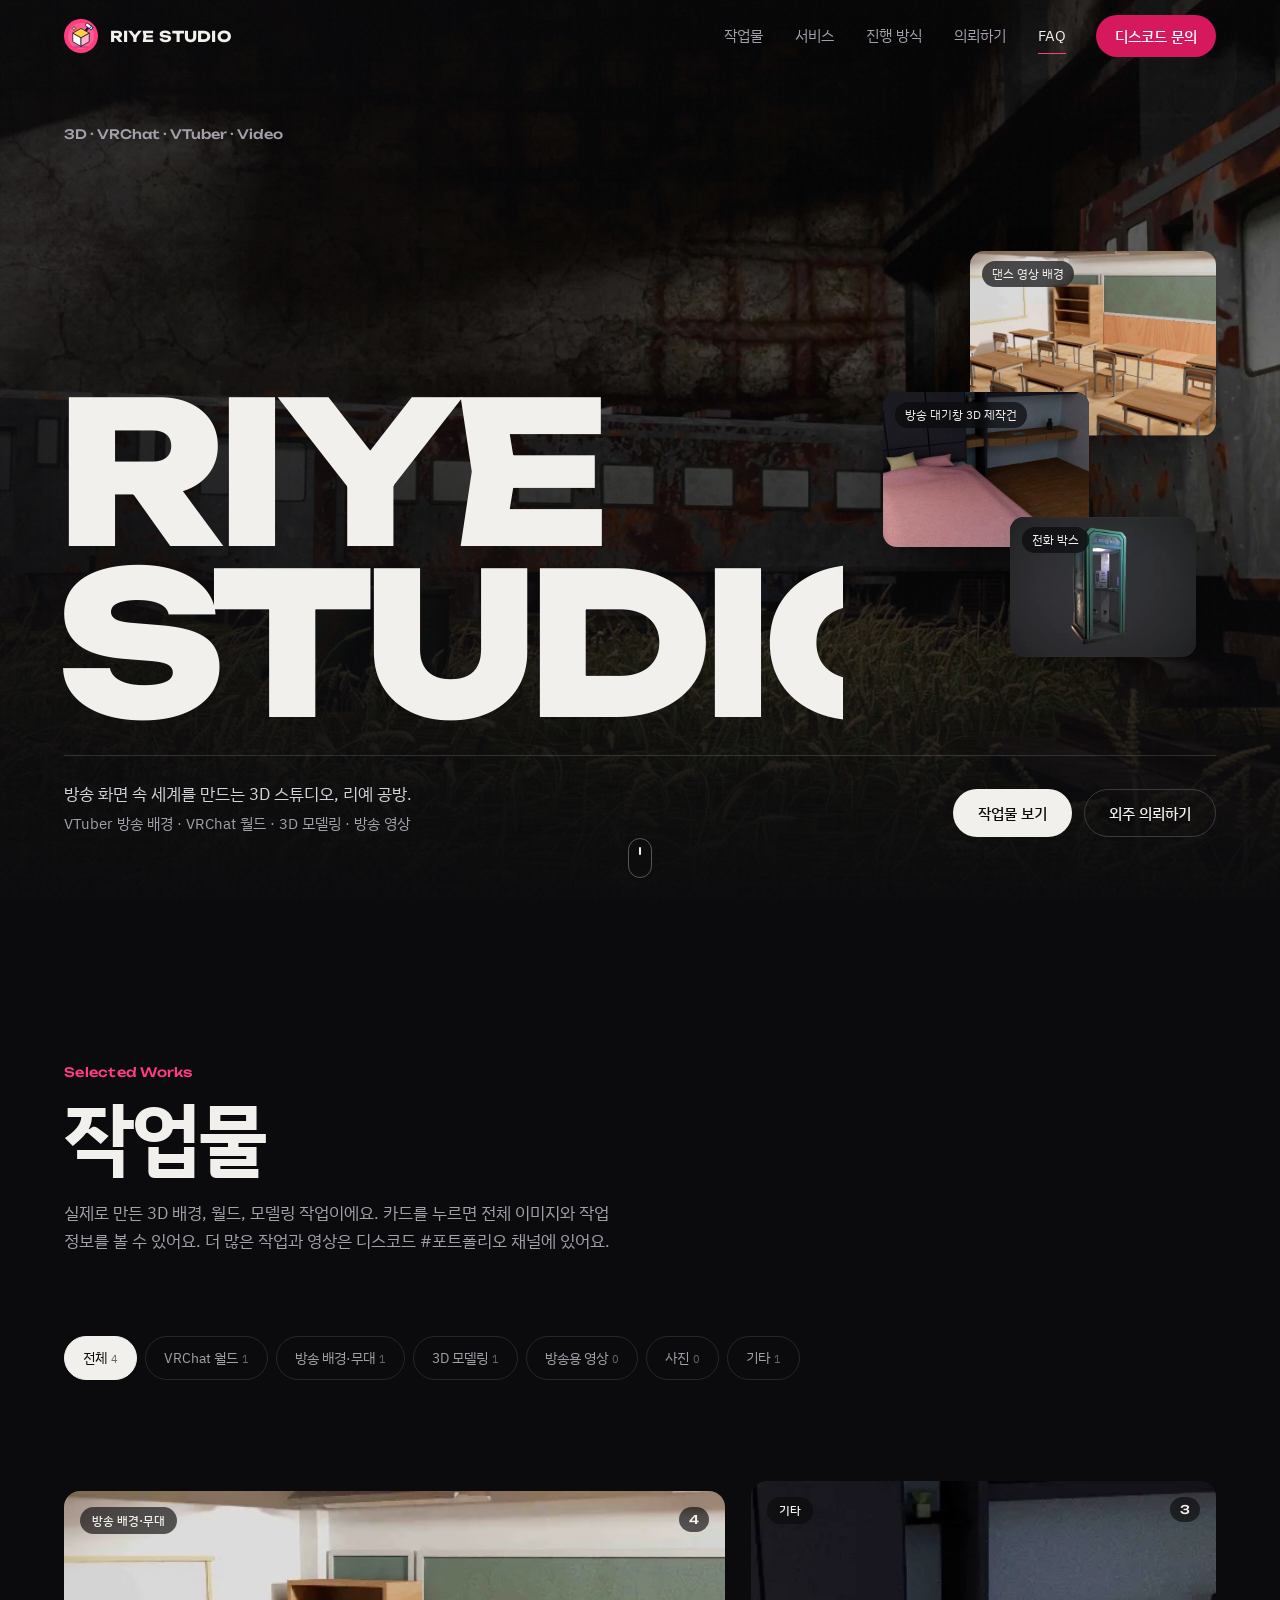
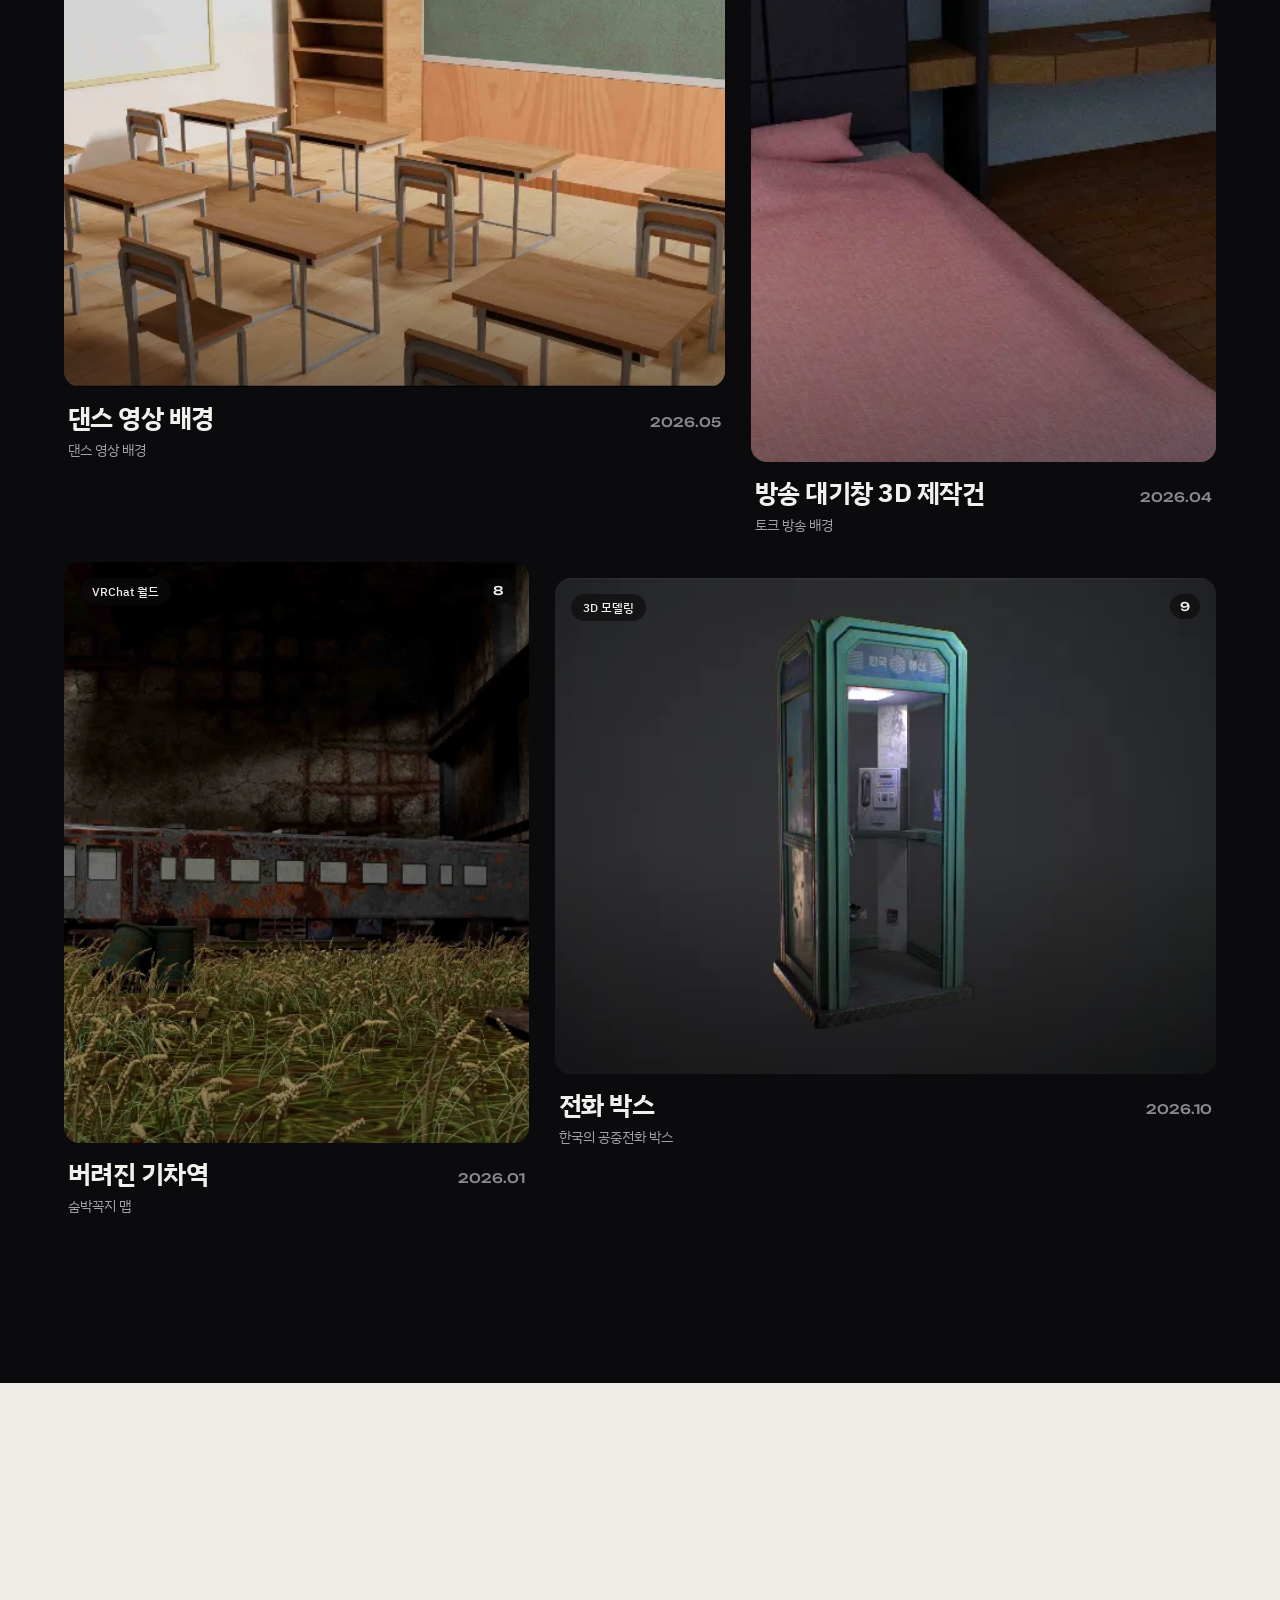
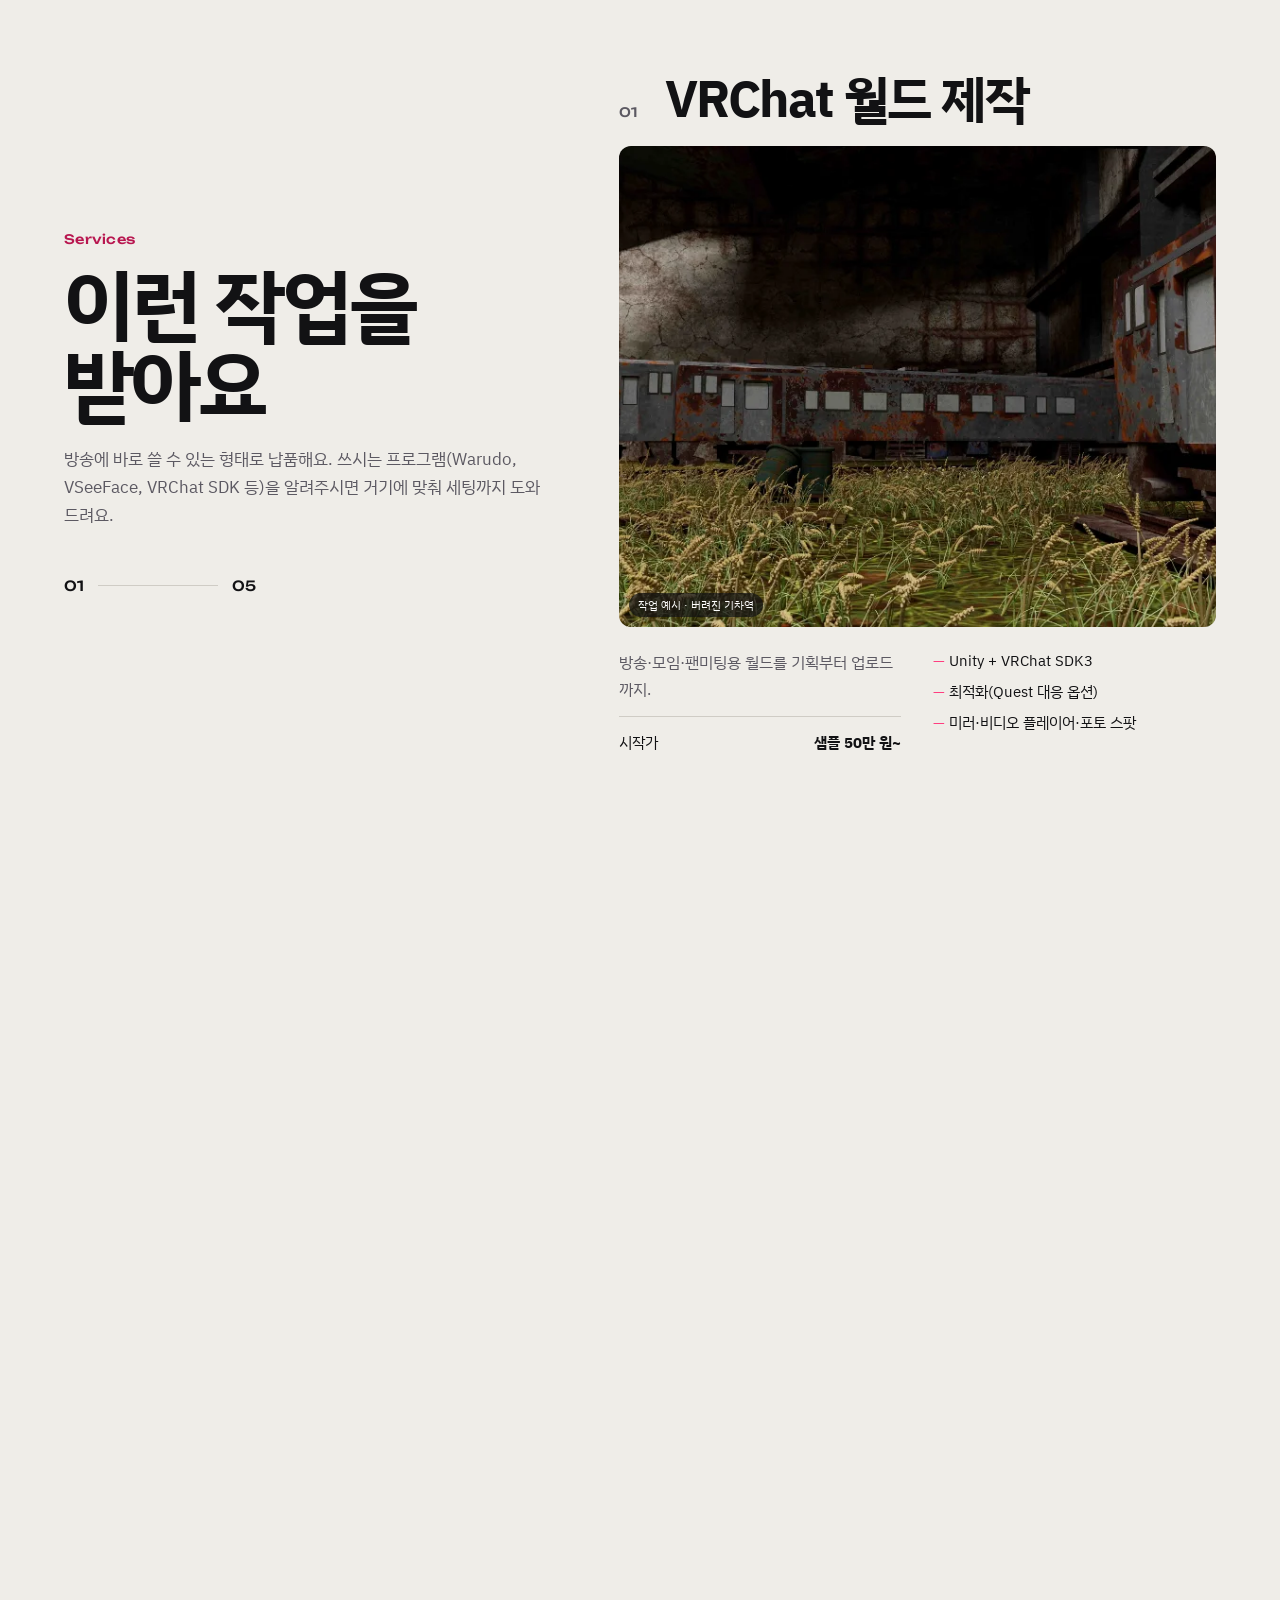
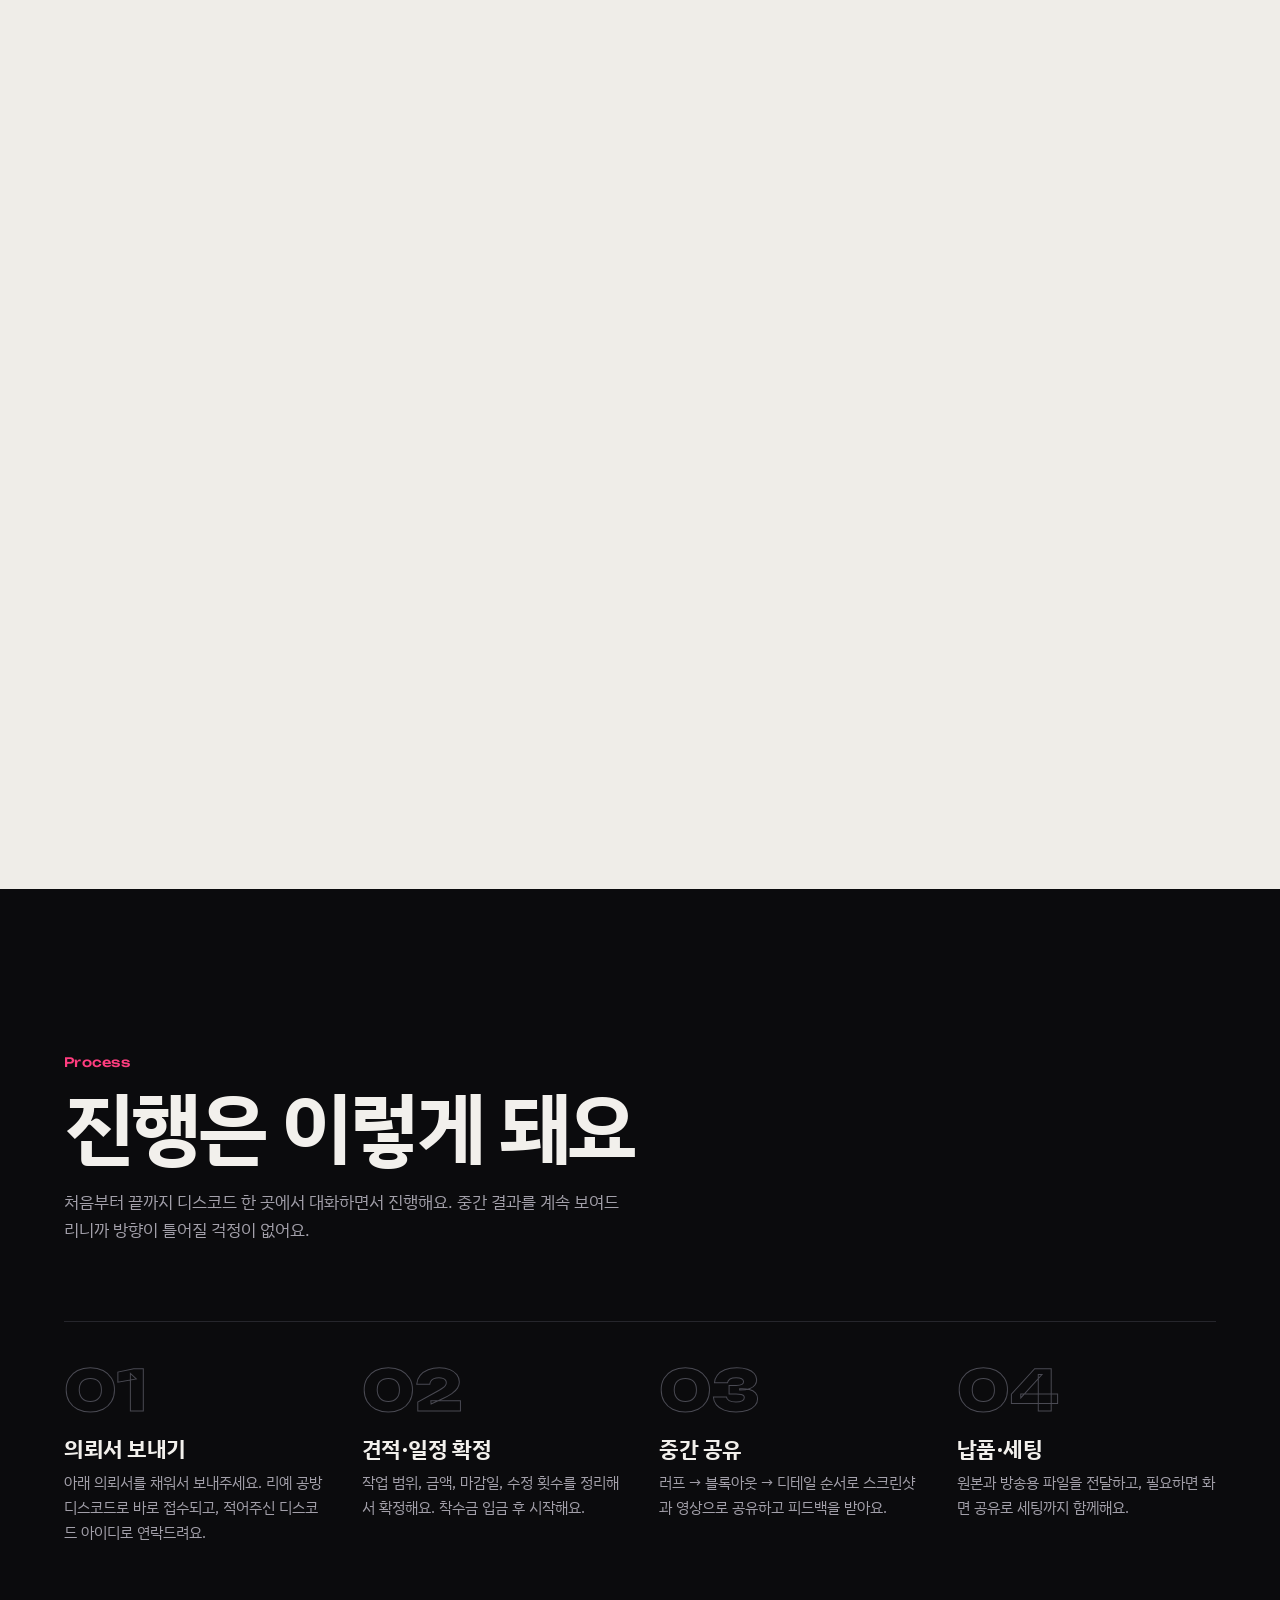
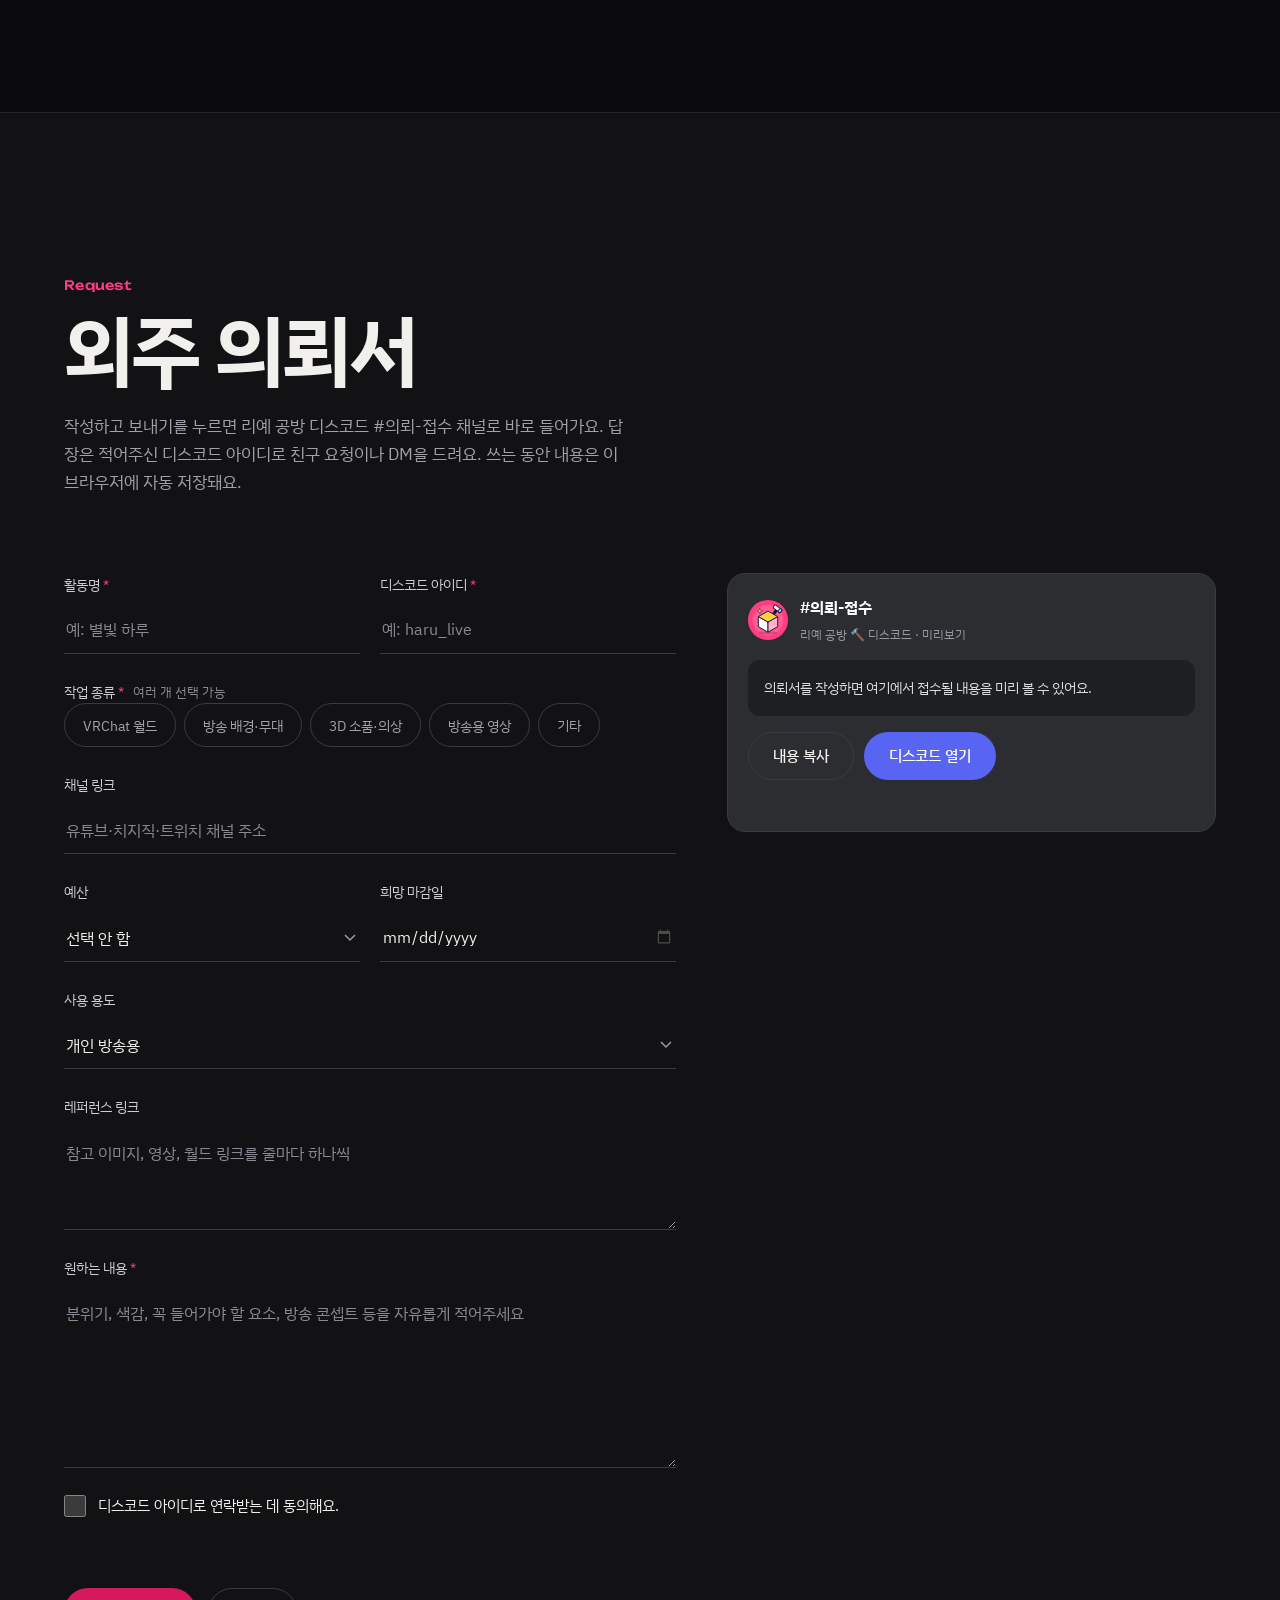
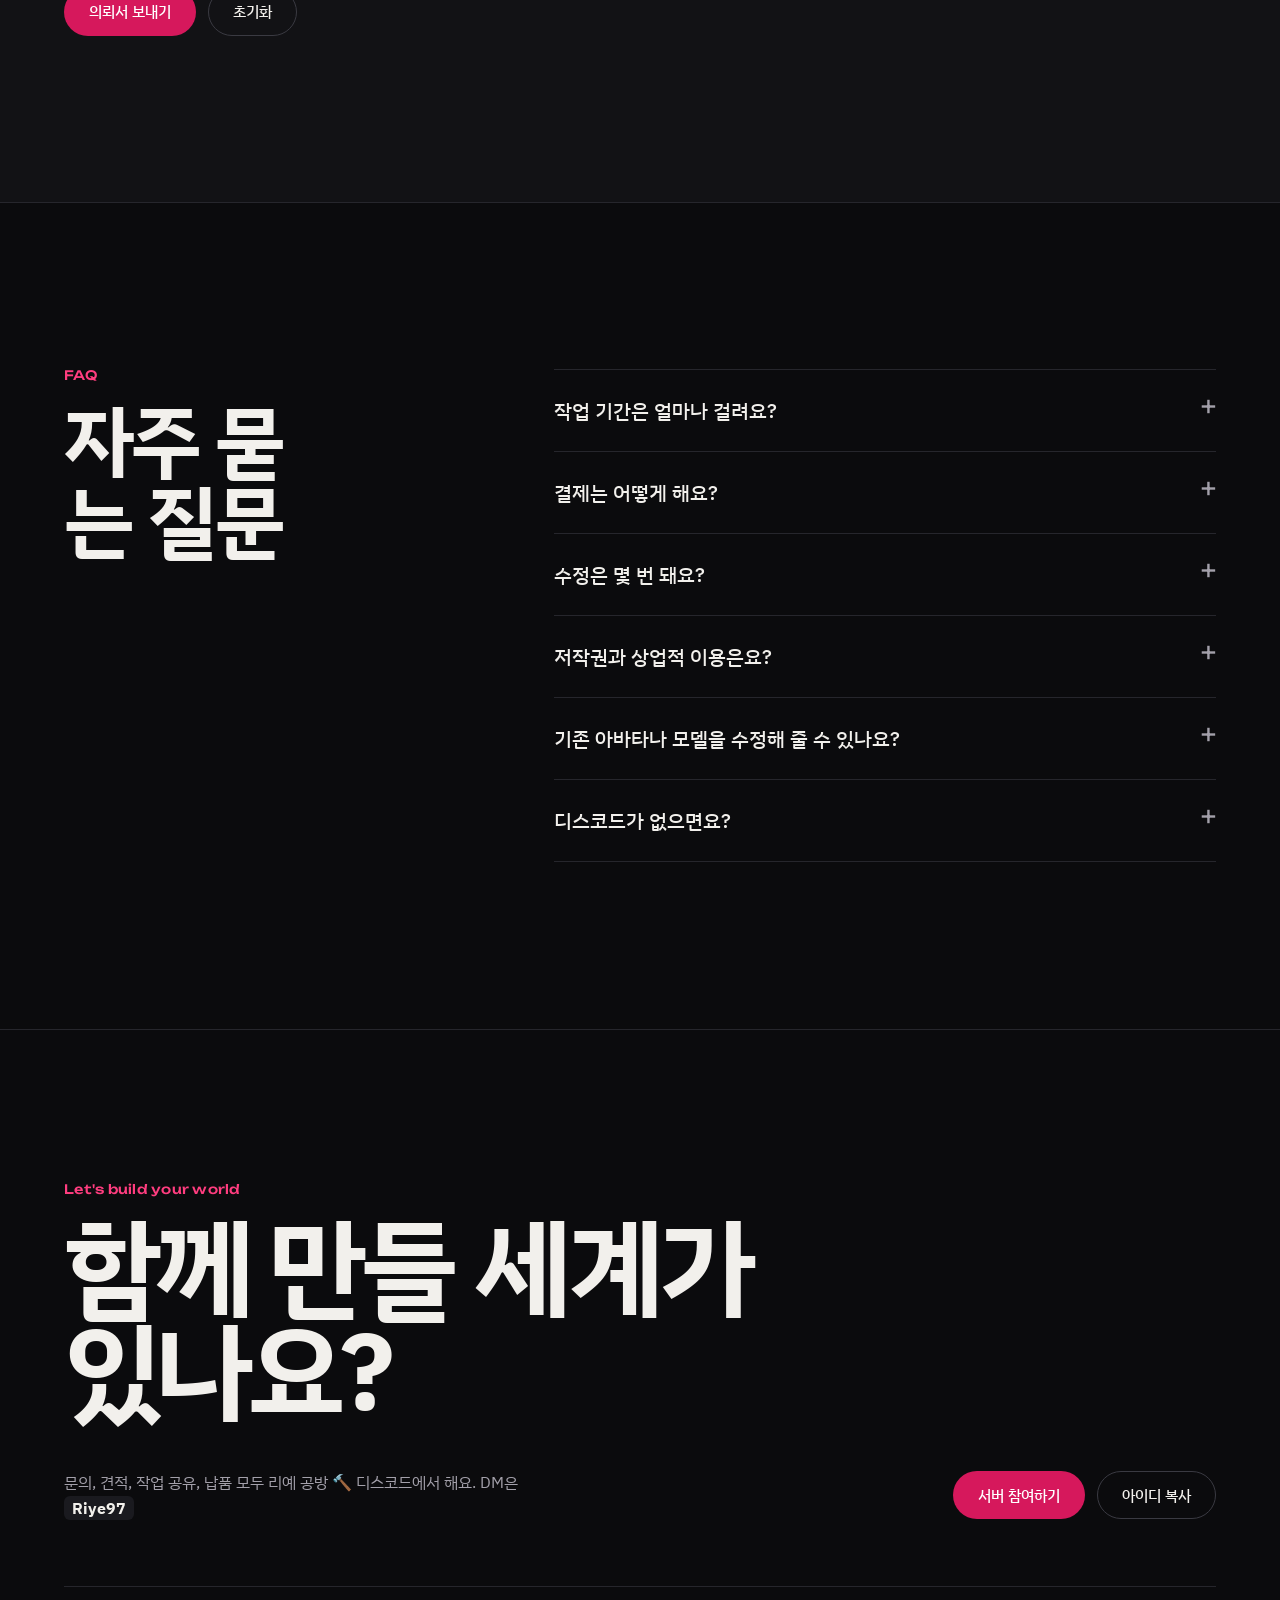
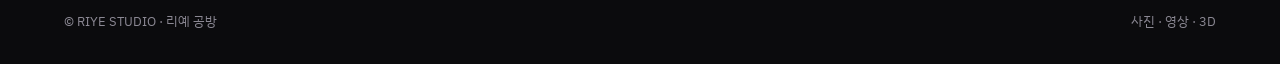
==== commit 0cf1d858: "Update print statement from 'Hello' to 'Goodbye'" ====
--- a/index.html
+++ b/index.html
@@ -3,417 +3,190 @@
 <head>
 <meta charset="utf-8">
 <meta name="viewport" content="width=device-width, initial-scale=1">
-<title>리예 공방 외주</title>
+<title>RIYE STUDIO · 리예 공방 — VTuber·VRChat·3D 외주 스튜디오</title>
+<meta name="description" content="VTuber 방송 배경, VRChat 월드, 3D 소품·의상 모델링, 방송용 영상을 만드는 리예 공방(RIYE STUDIO). 디스코드로 바로 의뢰하세요.">
+<meta name="theme-color" content="#0b0b0d">
+<meta property="og:title" content="RIYE STUDIO · 리예 공방">
+<meta property="og:description" content="VTuber·VRChat·3D 모델링·방송 영상 외주 스튜디오">
+<link rel="icon" href="assets/logo.svg" type="image/svg+xml">
 <link rel="preconnect" href="https://fonts.googleapis.com">
 <link rel="preconnect" href="https://fonts.gstatic.com" crossorigin>
-<link href="https://fonts.googleapis.com/css2?family=Black+Han+Sans&family=IBM+Plex+Sans+KR:wght@400;500;700&display=swap" rel="stylesheet">
-<style>
-/* VOICE: 스트리머끼리 말하듯 친근하지만 일정·가격·저작권은 또렷하게
-   IDEA: 방송 화면 위 오버레이 + VRChat 월드 입구 — 의뢰서가 곧 "씬 설정 패널"
-   PICTURE: 떠 있는 VR 월드 섬, 포털 링, 무대 조명, 채팅 말풍선이 있는 SVG 장면
-   COLOUR and TYPE: 핫핑크 필드 + 레몬 옐로 + 진한 자두색 잉크 / Black Han Sans + IBM Plex Sans KR
-   LAYOUT: 핑크 히어로(제목·장면) → 작업 종류 → 진행 순서 → 작업물 → 의뢰서 → FAQ → 디스코드 푸터 */
-:root{color-scheme:light dark;
---bg:light-dark(#fff7f9,#170d1f);--ink:light-dark(#1b1030,#f8eefc);--mute:light-dark(#5d4d6e,#c4b2d4);
---pink:#ff3d7f;--pinkd:light-dark(#e62a6c,#ff5c93);--yel:#ffd23f;--card:light-dark(#ffffff,#24152f);
---line:light-dark(#f0d6e0,#3a2647);--plum:light-dark(#1b1030,#0f0816);--disc:#5865f2}
-:root[data-theme=light]{color-scheme:light}:root[data-theme=dark]{color-scheme:dark}
-*{box-sizing:border-box;min-width:0}
-body{margin:0;background:var(--bg);color:var(--ink);font:16px/1.6 "IBM Plex Sans KR",system-ui,sans-serif;overflow-x:clip}
-html{scroll-padding-top:72px;scroll-behavior:smooth}
-a{color:inherit}
-.band{padding:clamp(28px,4vw,64px) max(5vw,16px)}
-.wrap{max-width:1240px;margin:0 auto}
-h1,h2,h3{font-family:"Black Han Sans","IBM Plex Sans KR",sans-serif;font-weight:400;line-height:1.1;text-wrap:balance;margin:0}
-h1{font-size:clamp(38px,6vw,64px)}h2{font-size:clamp(30px,4vw,44px);margin-bottom:12px}h3{font-size:22px}
-.lead{font-size:17px;color:var(--mute);max-width:60ch;margin:0 0 28px}
-/* nav */
-nav{position:sticky;top:0;z-index:5;background:var(--pink);color:#fff;border-bottom:2px solid var(--plum)}
-nav .wrap{display:flex;flex-wrap:wrap;align-items:center;gap:6px 18px;padding:10px max(5vw,16px)}
-.logo{font-family:"Black Han Sans";font-size:22px;text-decoration:none;margin-right:auto}
-nav a.l{text-decoration:none;font-weight:500;padding:10px 4px}
-nav a.l:hover{text-decoration:underline}
-.btn{display:inline-flex;align-items:center;justify-content:center;gap:8px;min-height:44px;padding:0 20px;border-radius:999px;border:2px solid var(--plum);font:700 16px "IBM Plex Sans KR";text-decoration:none;cursor:pointer;background:var(--yel);color:#1b1030;box-shadow:3px 3px 0 var(--plum);transition:transform .15s}
-.btn:hover{transform:translate(-1px,-1px);box-shadow:4px 4px 0 var(--plum)}
-.btn:focus-visible,input:focus-visible,select:focus-visible,textarea:focus-visible,summary:focus-visible,.chip input:focus-visible+span{outline:3px solid var(--disc);outline-offset:2px}
-.btn.d{background:var(--disc);color:#fff}
-.btn.g{background:var(--card);color:var(--ink)}
-/* hero */
-.hero{background:var(--pink);color:#fff;padding-top:clamp(28px,4vw,56px);padding-bottom:0}
-.hero .wrap{display:grid;grid-template-columns:minmax(0,1fr) minmax(0,1.15fr);gap:32px;align-items:end}
-.hero p{font-size:17px;max-width:46ch;margin:18px 0 24px;color:#fff}
-.tags{display:flex;flex-wrap:wrap;gap:8px;margin-bottom:24px}
-.tags span{background:#fff;color:#1b1030;border:2px solid var(--plum);border-radius:999px;padding:3px 12px;font-size:14px;font-weight:500}
-.hero .txt{padding-bottom:48px}
-.fig{position:relative;min-height:400px}.fig>svg{position:absolute;inset:0;width:100%;height:100%}
-.float{animation:fl 5s ease-in-out infinite}
-@keyframes fl{50%{transform:translateY(-8px)}}
-@media(prefers-reduced-motion:reduce){.float{animation:none}html{scroll-behavior:auto}}
-/* services */
-.grid{display:grid;grid-template-columns:repeat(auto-fill,minmax(min(100%,270px),1fr));gap:18px}
-.card{background:var(--card);border:2px solid var(--plum);border-radius:18px;padding:22px;box-shadow:5px 5px 0 var(--pinkd);display:flex;flex-direction:column;gap:10px}
-:root[data-theme=dark] .card,.card{border-color:light-dark(#1b1030,#5a3d6e)}
-.card p{margin:0;color:var(--mute)}
-.card ul{margin:0;padding-left:18px;color:var(--mute);font-size:15px}
-.ico{width:48px;height:48px}
-.price{margin-top:auto;padding-top:10px;border-top:1px dashed var(--line);display:flex;justify-content:space-between;gap:8px;font-size:15px}
-.price b{white-space:nowrap}
-.note{font-size:13px;color:var(--mute);margin-top:14px}
-/* steps */
-.steps{display:grid;grid-template-columns:repeat(4,minmax(0,1fr));gap:18px;counter-reset:s;list-style:none;padding:0;margin:0}
-.steps li{border-top:4px solid var(--pink);padding-top:14px}
-.steps li::before{counter-increment:s;content:"STEP " counter(s);font:700 13px "IBM Plex Sans KR";color:var(--pinkd)}
-.steps h3{margin:4px 0 6px}.steps p{margin:0;color:var(--mute);font-size:15px}
-/* works */
-.alt{background:var(--plum);color:#f8eefc}
-.alt .lead{color:#c9b6d9}
-.works{display:grid;grid-template-columns:repeat(3,minmax(0,1fr));gap:16px}
-.work{border-radius:16px;overflow:hidden;background:#2a1838;border:1px solid #47305a;padding:0;text-align:left;color:inherit;font:inherit;cursor:pointer;display:block;width:100%}
-.work:focus-visible{outline:3px solid var(--yel);outline-offset:2px}
-.thumb{position:relative;aspect-ratio:16/10;background:#3a2647;overflow:hidden}
-.thumb img,.thumb video{width:100%;height:100%;object-fit:cover;display:block;transition:transform .3s}
-.work:hover .thumb img,.work:hover .thumb video{transform:scale(1.04)}
-.badge{position:absolute;left:10px;top:10px;background:var(--yel);color:#1b1030;border:2px solid #1b1030;border-radius:999px;padding:1px 10px;font-size:13px;font-weight:700}
-.cnt{position:absolute;right:10px;bottom:10px;background:rgba(0,0,0,.65);color:#fff;border-radius:8px;padding:1px 8px;font-size:13px}
-.work .meta{padding:12px 16px 16px}.work b{display:block}.work .meta span{font-size:14px;color:#c9b6d9}
-.filters{display:flex;flex-wrap:wrap;gap:8px;margin:0 0 20px}
-.filters button{min-height:40px;padding:0 16px;border-radius:999px;border:2px solid #47305a;background:transparent;color:#f8eefc;font:500 15px "IBM Plex Sans KR";cursor:pointer}
-.filters button[aria-pressed=true]{background:var(--yel);color:#1b1030;border-color:var(--yel)}
-.empty{border:2px dashed #47305a;border-radius:16px;padding:40px 20px;text-align:center;color:#c9b6d9;grid-column:1/-1}
-dialog{border:0;padding:0;border-radius:18px;max-width:min(980px,94vw);width:100%;background:#1e1226;color:#f8eefc}
-dialog::backdrop{background:rgba(10,4,16,.8)}
-.dlg-hd{display:flex;justify-content:space-between;align-items:start;gap:12px;padding:18px 20px 8px}
-.dlg-hd button{flex:none;width:44px;height:44px;border-radius:50%;border:0;background:#3a2647;color:#fff;font-size:22px;cursor:pointer}
-.dlg-bd{padding:0 20px 22px;display:grid;gap:14px}
-.dlg-bd p{margin:0;color:#c9b6d9;white-space:pre-wrap}
-.media img,.media video{width:100%;border-radius:12px;display:block;background:#000}
-.media .emb{position:relative;aspect-ratio:16/9}.media iframe{position:absolute;inset:0;width:100%;height:100%;border:0;border-radius:12px}
-/* form */
-.formwrap{display:grid;grid-template-columns:minmax(0,1.2fr) minmax(0,1fr);gap:28px;align-items:start}
-form{background:var(--card);border:2px solid light-dark(#1b1030,#5a3d6e);border-radius:20px;padding:clamp(18px,3vw,30px);display:grid;gap:18px}
-label,legend{font-weight:700;font-size:15px;display:block;margin-bottom:6px}
-.req{color:var(--pinkd)}
-input,select,textarea{width:100%;font:16px "IBM Plex Sans KR";color:var(--ink);background:var(--bg);border:2px solid var(--line);border-radius:12px;padding:11px 14px;min-height:46px}
-textarea{min-height:120px;resize:vertical}
-fieldset{border:0;padding:0;margin:0}
-.chips{display:flex;flex-wrap:wrap;gap:8px}
-.chip{display:inline-block;margin:0;font-weight:400;position:relative}
-.chip input{position:absolute;opacity:0;width:1px;height:1px}
-.chip span{display:inline-flex;align-items:center;min-height:44px;padding:0 16px;border-radius:999px;border:2px solid var(--line);cursor:pointer;font-size:15px}
-.chip input:checked+span{background:var(--pink);border-color:var(--pink);color:#fff}
-.two{display:grid;grid-template-columns:minmax(0,1fr) minmax(0,1fr);gap:16px}
-.err{color:var(--pinkd);font-size:14px;margin:0;min-height:1em}
-.preview{position:sticky;top:88px;background:#2b2d31;color:#dbdee1;border-radius:16px;padding:18px;border:2px solid var(--plum)}
-.preview .hd{display:flex;align-items:center;gap:10px;margin-bottom:12px}
-.av{width:40px;height:40px;border-radius:50%;background:var(--pink);flex:none;display:grid;place-items:center;font-family:"Black Han Sans";color:#fff}
-.preview pre{white-space:pre-wrap;word-break:break-word;font:14px/1.6 "IBM Plex Sans KR";margin:0 0 16px;background:#1e1f22;border-radius:10px;padding:14px;max-height:420px;overflow:auto}
-.preview .row{display:flex;flex-wrap:wrap;gap:10px}
-.toast{font-size:14px;color:#8bf0b0;min-height:1.4em;margin-top:10px}
-/* faq */
-details{border-bottom:1px solid var(--line);padding:4px 0}
-summary{cursor:pointer;font-weight:700;padding:14px 0;min-height:44px;list-style-position:outside}
-details p{margin:0 0 16px;color:var(--mute)}
-/* footer */
-footer{background:var(--disc);color:#fff}
-footer .wrap{display:flex;flex-wrap:wrap;gap:20px;align-items:center;justify-content:space-between}
-footer h2{color:#fff}
-footer p{margin:6px 0 0}
-.id{font-weight:700;background:#fff;color:#1b1030;border-radius:8px;padding:2px 8px;white-space:nowrap}
-.small{font-size:13px;opacity:.85;width:100%;margin:0}
-@media(max-width:900px){.formwrap{grid-template-columns:minmax(0,1fr)}.preview{position:static}.steps{grid-template-columns:repeat(2,minmax(0,1fr))}.works{grid-template-columns:repeat(2,minmax(0,1fr))}}
-@media(max-width:600px){.hero .wrap{grid-template-columns:minmax(0,1fr)}.hero .txt{padding-bottom:0}.fig{min-height:300px}.steps,.works,.two{grid-template-columns:minmax(0,1fr)}nav a.l{display:none}}
-</style>
+<link href="https://fonts.googleapis.com/css2?family=IBM+Plex+Sans+KR:wght@400;500;700&family=Unbounded:wght@500;700;800&display=swap" rel="stylesheet">
+<link rel="stylesheet" href="assets/style.css">
 </head>
 <body>
-<nav><div class="wrap">
-  <a class="logo" href="#top">리예 공방</a>
-  <a class="l" href="#services">작업 종류</a>
-  <a class="l" href="#process">진행 방식</a>
-  <a class="l" href="#works">작업물</a>
-  <a class="l" href="#faq">FAQ</a>
-  <a class="btn d discord-link" href="https://discord.com/app">디스코드 문의</a>
-</div></nav>
+<a class="skip" href="#main">본문으로 건너뛰기</a>
 
-<header class="band hero" id="top"><div class="wrap">
-  <div class="txt">
-    <h1>방송 화면 속<br>세계를 만들어 드려요</h1>
-    <p>VTuber 방송 배경, VRChat 월드, 3D 소품과 방송용 영상까지. 버츄얼·3D 스트리머를 위한 외주를 받는 1인 스튜디오 리예 RIYE입니다. 문의와 진행은 모두 디스코드에서 해요.</p>
-    <div class="tags"><span>VRChat 월드</span><span>VTuber 배경</span><span>3D 모델링</span><span>방송 영상</span></div>
-    <div class="row" style="display:flex;flex-wrap:wrap;gap:12px">
-      <a class="btn" href="#request">의뢰서 작성하기</a>
-      <a class="btn g" href="#works">작업물 보기</a>
+<header class="nav" id="nav">
+  <div class="nav-in">
+    <a class="brand" href="#top" aria-label="RIYE STUDIO 처음으로">
+      <img src="assets/logo.svg" alt="" width="34" height="34">
+      <span>RIYE STUDIO</span>
+    </a>
+    <nav class="menu" id="menu" aria-label="주요 메뉴">
+      <a href="#works" data-nav>작업물</a>
+      <a href="#services" data-nav>서비스</a>
+      <a href="#process" data-nav>진행 방식</a>
+      <a href="#request" data-nav>의뢰하기</a>
+      <a href="#faq" data-nav>FAQ</a>
+      <a class="btn btn-accent menu-cta discord-link" href="https://discord.com/app">디스코드 문의</a>
+    </nav>
+    <button class="burger" id="burger" type="button" aria-expanded="false" aria-controls="menu" aria-label="메뉴 열기"><span></span><span></span></button>
+  </div>
+</header>
+
+<main id="main">
+
+<section class="hero" id="top" aria-labelledby="heroTitle">
+  <div class="hero-bg" data-speed="0.35" aria-hidden="true"><div class="hero-img" id="heroImg"></div></div>
+  <div class="hero-grain" aria-hidden="true"></div>
+  <div class="hero-in">
+    <p class="eyebrow-line hero-kicker"><span class="ln"><span>3D · VRChat · VTuber · Video</span></span></p>
+    <h1 class="hero-title" id="heroTitle" data-speed="-0.12">
+      <span class="ln"><span>RIYE</span></span>
+      <span class="ln"><span>STUDIO<em class="dot">.</em></span></span>
+    </h1>
+    <div class="hero-foot">
+      <p class="hero-lead"><span class="ln"><span>방송 화면 속 세계를 만드는 3D 스튜디오, 리예 공방.</span></span><span class="ln"><span>VTuber 방송 배경 · VRChat 월드 · 3D 모델링 · 방송 영상</span></span></p>
+      <div class="hero-cta">
+        <a class="btn btn-light" href="#works">작업물 보기</a>
+        <a class="btn btn-ghost" href="#request">외주 의뢰하기</a>
+      </div>
+    </div>
+    <div class="hero-stack" id="heroStack" aria-label="최근 작업물"></div>
+  </div>
+  <a class="scroll-cue" href="#works" aria-label="아래로 스크롤"><span></span></a>
+</section>
+
+<section class="sec works" id="works" aria-labelledby="worksTitle">
+  <div class="wrap">
+    <div class="sec-head">
+      <p class="eyebrow" data-reveal>Selected Works</p>
+      <h2 class="h-xl" id="worksTitle" data-reveal><span class="ln"><span>작업물</span></span></h2>
+      <p class="lead" data-reveal>실제로 만든 3D 배경, 월드, 모델링 작업이에요. 카드를 누르면 전체 이미지와 작업 정보를 볼 수 있어요. 더 많은 작업과 영상은 디스코드 #포트폴리오 채널에 있어요.</p>
+    </div>
+    <div class="filters" id="flt" role="toolbar" aria-label="작업물 분류"></div>
+    <div class="grid" id="wk" aria-live="polite"><div class="empty">작업물을 불러오는 중이에요…</div></div>
+  </div>
+</section>
+
+<section class="services" id="services" aria-labelledby="svcTitle">
+  <div class="svc-pin" id="svcPin">
+    <div class="svc-stage wrap">
+      <div class="svc-side">
+        <p class="eyebrow" data-reveal>Services</p>
+        <h2 class="h-xl" id="svcTitle" data-reveal><span class="ln"><span>이런 작업을</span></span><span class="ln"><span>받아요</span></span></h2>
+        <p class="lead" data-reveal>방송에 바로 쓸 수 있는 형태로 납품해요. 쓰시는 프로그램(Warudo, VSeeFace, VRChat SDK 등)을 알려주시면 거기에 맞춰 세팅까지 도와드려요.</p>
+        <div class="svc-count" aria-hidden="true"><span id="svcNow">01</span><i></i><span id="svcAll">05</span></div>
+      </div>
+      <ol class="svc-list" id="svc"></ol>
     </div>
   </div>
-  <div class="fig" aria-label="떠 있는 VR 월드 섬과 포털, 방송 채팅이 있는 장면">
-    <svg viewBox="0 0 600 420" preserveAspectRatio="xMidYMax meet">
-      <defs>
-        <linearGradient id="portal" x1="0" y1="0" x2="0" y2="1"><stop offset="0" stop-color="#7cf3ff"/><stop offset="1" stop-color="#5865f2"/></linearGradient>
-        <linearGradient id="beam" x1="0" y1="0" x2="0" y2="1"><stop offset="0" stop-color="#fff" stop-opacity=".55"/><stop offset="1" stop-color="#fff" stop-opacity="0"/></linearGradient>
-        <linearGradient id="top" x1="0" y1="0" x2="1" y2="1"><stop offset="0" stop-color="#ffe680"/><stop offset="1" stop-color="#ffc21a"/></linearGradient>
-      </defs>
-      <polygon points="150,0 200,0 290,300 120,300" fill="url(#beam)"/>
-      <polygon points="420,0 460,0 470,300 330,300" fill="url(#beam)"/>
-      <g class="float">
-        <ellipse cx="300" cy="392" rx="190" ry="16" fill="#1b1030" opacity=".25"/>
-        <!-- island -->
-        <polygon points="300,220 520,300 300,380 80,300" fill="url(#top)" stroke="#1b1030" stroke-width="3"/>
-        <polygon points="80,300 300,380 300,410 120,330" fill="#e0a400" stroke="#1b1030" stroke-width="3"/>
-        <polygon points="520,300 300,380 300,410 480,330" fill="#b88600" stroke="#1b1030" stroke-width="3"/>
-        <g stroke="#1b1030" stroke-width="1.5" opacity=".35"><line x1="190" y1="260" x2="410" y2="340"/><line x1="410" y1="260" x2="190" y2="340"/></g>
-        <!-- portal -->
-        <ellipse cx="390" cy="278" rx="62" ry="14" fill="#1b1030" opacity=".3"/>
-        <rect x="336" y="130" width="108" height="150" rx="54" fill="url(#portal)" stroke="#1b1030" stroke-width="4"/>
-        <rect x="352" y="146" width="76" height="124" rx="38" fill="none" stroke="#fff" stroke-width="2" opacity=".7"/>
-        <!-- avatar (original simple figure) -->
-        <ellipse cx="230" cy="300" rx="34" ry="8" fill="#1b1030" opacity=".3"/>
-        <path d="M206 300 q0-58 24-58 q24 0 24 58z" fill="#fff" stroke="#1b1030" stroke-width="3"/>
-        <circle cx="230" cy="220" r="28" fill="#fff" stroke="#1b1030" stroke-width="3"/>
-        <path d="M204 212 q26-34 52 0 q-6-28-26-28 q-20 0-26 28z" fill="#1b1030"/>
-        <polygon points="207,198 196,170 220,190" fill="#1b1030"/><polygon points="253,198 264,170 240,190" fill="#1b1030"/>
-        <circle cx="221" cy="224" r="3.5" fill="#1b1030"/><circle cx="239" cy="224" r="3.5" fill="#1b1030"/>
-        <path d="M224 234 q6 5 12 0" stroke="#1b1030" stroke-width="2.5" fill="none" stroke-linecap="round"/>
-        <!-- cubes -->
-        <g stroke="#1b1030" stroke-width="2.5">
-          <polygon points="130,280 150,272 170,280 150,288" fill="#fff"/><polygon points="130,280 150,288 150,308 130,300" fill="#ffd0df"/><polygon points="170,280 150,288 150,308 170,300" fill="#ff8fb3"/>
-          <polygon points="460,300 474,294 488,300 474,306" fill="#fff"/><polygon points="460,300 474,306 474,320 460,314" fill="#c9f8ff"/><polygon points="488,300 474,306 474,320 488,314" fill="#7cf3ff"/>
-        </g>
-      </g>
-      <!-- chat bubbles -->
-      <g font-family="IBM Plex Sans KR" font-size="15" font-weight="700">
-        <rect x="18" y="40" width="168" height="40" rx="20" fill="#fff" stroke="#1b1030" stroke-width="3"/>
-        <text x="38" y="66" fill="#1b1030">배경 미쳤다 ㄷㄷ</text>
-        <rect x="430" y="56" width="150" height="40" rx="20" fill="#1b1030"/>
-        <text x="452" y="82" fill="#ffd23f">월드 입장 ▶</text>
-        <rect x="40" y="104" width="122" height="34" rx="17" fill="#5865f2" stroke="#1b1030" stroke-width="3"/>
-        <text x="58" y="127" fill="#fff" font-size="14">LIVE · 1.2k</text>
-      </g>
-    </svg>
+  <p class="wrap note svc-note">가격은 샘플이에요. 실제 금액은 작업 범위를 보고 디스코드에서 견적을 드려요.</p>
+</section>
+
+<section class="sec process" id="process" aria-labelledby="procTitle">
+  <div class="wrap">
+    <div class="sec-head">
+      <p class="eyebrow" data-reveal>Process</p>
+      <h2 class="h-xl" id="procTitle" data-reveal><span class="ln"><span>진행은 이렇게 돼요</span></span></h2>
+      <p class="lead" data-reveal>처음부터 끝까지 디스코드 한 곳에서 대화하면서 진행해요. 중간 결과를 계속 보여드리니까 방향이 틀어질 걱정이 없어요.</p>
+    </div>
+    <div class="track" aria-hidden="true"><i id="trackBar"></i></div>
+    <ol class="steps">
+      <li data-reveal><span class="step-n" aria-hidden="true">01</span><h3>의뢰서 보내기</h3><p>아래 의뢰서를 채워서 보내주세요. 리예 공방 디스코드로 바로 접수되고, 적어주신 디스코드 아이디로 연락드려요.</p></li>
+      <li data-reveal><span class="step-n" aria-hidden="true">02</span><h3>견적·일정 확정</h3><p>작업 범위, 금액, 마감일, 수정 횟수를 정리해서 확정해요. 착수금 입금 후 시작해요.</p></li>
+      <li data-reveal><span class="step-n" aria-hidden="true">03</span><h3>중간 공유</h3><p>러프 → 블록아웃 → 디테일 순서로 스크린샷과 영상으로 공유하고 피드백을 받아요.</p></li>
+      <li data-reveal><span class="step-n" aria-hidden="true">04</span><h3>납품·세팅</h3><p>원본과 방송용 파일을 전달하고, 필요하면 화면 공유로 세팅까지 함께해요.</p></li>
+    </ol>
   </div>
-</div></header>
+</section>
 
-<section class="band" id="services"><div class="wrap">
-  <h2>이런 작업을 받아요</h2>
-  <p class="lead">방송에 바로 쓸 수 있는 형태로 납품해요. 쓰시는 프로그램(Warudo, VSeeFace, VRChat SDK 등)을 알려주시면 거기에 맞춰 세팅까지 도와드려요.</p>
-  <div class="grid" id="svc"></div>
-  <p class="note">가격은 샘플이에요. 실제 금액은 작업 범위를 보고 디스코드에서 견적을 드려요.</p>
-</div></section>
+<section class="sec request" id="request" aria-labelledby="reqTitle">
+  <div class="wrap">
+    <div class="sec-head">
+      <p class="eyebrow" data-reveal>Request</p>
+      <h2 class="h-xl" id="reqTitle" data-reveal><span class="ln"><span>외주 의뢰서</span></span></h2>
+      <p class="lead" data-reveal>작성하고 보내기를 누르면 리예 공방 디스코드 #의뢰-접수 채널로 바로 들어가요. 답장은 적어주신 디스코드 아이디로 친구 요청이나 DM을 드려요. 쓰는 동안 내용은 이 브라우저에 자동 저장돼요.</p>
+    </div>
+    <div class="formwrap">
+      <form id="f" novalidate>
+        <div class="two">
+          <div class="field"><label for="nick">활동명 <span class="req" aria-hidden="true">*</span></label><input id="nick" placeholder="예: 별빛 하루" autocomplete="nickname" required></div>
+          <div class="field"><label for="dc">디스코드 아이디 <span class="req" aria-hidden="true">*</span></label><input id="dc" placeholder="예: haru_live" autocomplete="off" required></div>
+        </div>
+        <fieldset class="field"><legend>작업 종류 <span class="req" aria-hidden="true">*</span> <span class="hint-in">여러 개 선택 가능</span></legend><div class="chips" id="types"></div></fieldset>
+        <div class="field"><label for="link">채널 링크</label><input id="link" placeholder="유튜브·치지직·트위치 채널 주소" inputmode="url" autocomplete="url"></div>
+        <div class="two">
+          <div class="field"><label for="budget">예산</label><select id="budget"><option value="">선택 안 함</option><option>10만 원 이하</option><option>10~30만 원</option><option>30~60만 원</option><option>60~100만 원</option><option>100만 원 이상</option><option>견적 받아보고 결정</option></select></div>
+          <div class="field"><label for="due">희망 마감일</label><input id="due" type="date"></div>
+        </div>
+        <div class="field"><label for="use">사용 용도</label><select id="use"><option>개인 방송용</option><option>상업용 (굿즈·광고·판매 포함)</option><option>VRChat 월드 공개 업로드</option><option>아직 모르겠어요</option></select></div>
+        <div class="field"><label for="ref">레퍼런스 링크</label><textarea id="ref" rows="3" placeholder="참고 이미지, 영상, 월드 링크를 줄마다 하나씩"></textarea></div>
+        <div class="field"><label for="desc">원하는 내용 <span class="req" aria-hidden="true">*</span></label><textarea id="desc" rows="6" placeholder="분위기, 색감, 꼭 들어가야 할 요소, 방송 콘셉트 등을 자유롭게 적어주세요" required></textarea></div>
+        <div class="hp" aria-hidden="true"><label for="hp">비워두세요</label><input id="hp" tabindex="-1" autocomplete="off"></div>
+        <label class="agree"><input type="checkbox" id="agree"> <span>디스코드 아이디로 연락받는 데 동의해요.</span></label>
+        <p class="err" id="err" role="alert"></p>
+        <div class="form-actions">
+          <button class="btn btn-accent" type="submit" id="send">의뢰서 보내기</button>
+          <button class="btn btn-ghost" type="button" id="clearBtn">초기화</button>
+          <span class="saved" id="saved" aria-live="polite"></span>
+        </div>
+      </form>
+      <aside class="preview" aria-label="접수 내용 미리보기">
+        <div class="pv-hd"><img src="assets/logo.svg" alt="" width="40" height="40"><div><b>#의뢰-접수</b><span>리예 공방 🔨 디스코드 · 미리보기</span></div></div>
+        <pre id="out">의뢰서를 작성하면 여기에서 접수될 내용을 미리 볼 수 있어요.</pre>
+        <div class="pv-act">
+          <button class="btn btn-ghost" type="button" id="copy">내용 복사</button>
+          <a class="btn btn-discord discord-link" href="https://discord.com/app">디스코드 열기</a>
+        </div>
+        <p class="toast" id="toast" role="status" aria-live="polite"></p>
+      </aside>
+    </div>
+  </div>
+</section>
 
-<section class="band" id="process" style="padding-top:0"><div class="wrap">
-  <h2>진행은 이렇게 돼요</h2>
-  <p class="lead">처음부터 끝까지 디스코드 한 곳에서 대화하면서 진행해요. 중간 결과를 계속 보여드리니까 방향이 틀어질 걱정이 없어요.</p>
-  <ol class="steps">
-    <li><h3>의뢰서 보내기</h3><p>아래 의뢰서를 채워서 보내주세요. 리예 공방 디스코드로 바로 접수되고, 적어주신 디스코드 아이디로 연락드려요.</p></li>
-    <li><h3>견적·일정 확정</h3><p>작업 범위, 금액, 마감일, 수정 횟수를 정리해서 확정해요. 착수금 입금 후 시작해요.</p></li>
-    <li><h3>중간 공유</h3><p>러프 → 블록아웃 → 디테일 순서로 스크린샷과 영상으로 공유하고 피드백을 받아요.</p></li>
-    <li><h3>납품·세팅</h3><p>원본과 방송용 파일을 전달하고, 필요하면 화면 공유로 세팅까지 함께해요.</p></li>
-  </ol>
-</div></section>
+<section class="sec faq" id="faq" aria-labelledby="faqTitle">
+  <div class="wrap faq-in">
+    <div class="sec-head">
+      <p class="eyebrow" data-reveal>FAQ</p>
+      <h2 class="h-xl" id="faqTitle" data-reveal><span class="ln"><span>자주 묻는 질문</span></span></h2>
+    </div>
+    <div id="fq" class="fq"></div>
+  </div>
+</section>
 
-<section class="band alt" id="works"><div class="wrap">
-  <h2>작업물</h2>
-  <p class="lead">최근 작업 일부예요. 더 많은 작업물과 영상은 디스코드 포트폴리오 채널에서 볼 수 있어요.</p>
-  <div class="filters" id="flt"></div>
-  <div class="works" id="wk"><div class="empty">작업물을 불러오는 중이에요…</div></div>
-</div></section>
-<dialog id="dlg" aria-labelledby="dlgT"><div class="dlg-hd"><div><h3 id="dlgT"></h3><span id="dlgS" style="font-size:14px;color:#c9b6d9"></span></div><button type="button" id="dlgX" aria-label="닫기">×</button></div><div class="dlg-bd" id="dlgB"></div></dialog>
+</main>
 
-<section class="band" id="request"><div class="wrap">
-  <h2>의뢰서</h2>
-  <p class="lead">작성하고 보내기를 누르면 리예 공방 디스코드 #의뢰-접수 채널로 바로 들어가요. 답장은 적어주신 디스코드 아이디로 친구 요청이나 DM을 드려요.</p>
-  <div class="formwrap">
-    <form id="f" novalidate>
-      <div class="two">
-        <div><label for="nick">활동명 <span class="req">*</span></label><input id="nick" placeholder="예: 별빛 하루" autocomplete="nickname"></div>
-        <div><label for="dc">디스코드 아이디 <span class="req">*</span></label><input id="dc" placeholder="예: haru_live"></div>
+<footer class="foot" aria-labelledby="footTitle">
+  <div class="wrap">
+    <p class="eyebrow">Let's build your world</p>
+    <h2 class="foot-title" id="footTitle" data-reveal><span class="ln"><span>함께 만들 세계가</span></span><span class="ln"><span>있나요?</span></span></h2>
+    <div class="foot-row">
+      <p>문의, 견적, 작업 공유, 납품 모두 리예 공방 🔨 디스코드에서 해요. DM은 <span class="id">Riye97</span></p>
+      <div class="foot-act">
+        <a class="btn btn-accent discord-link" href="https://discord.com/app">서버 참여하기</a>
+        <button class="btn btn-ghost" type="button" id="copyId">아이디 복사</button>
       </div>
-      <fieldset><legend>작업 종류 <span class="req">*</span> <span style="font-weight:400;color:var(--mute)">(여러 개 선택 가능)</span></legend><div class="chips" id="types"></div></fieldset>
-      <div><label for="link">채널 링크</label><input id="link" placeholder="유튜브·치지직·트위치 채널 주소" inputmode="url"></div>
-      <div class="two">
-        <div><label for="budget">예산</label><select id="budget"><option value="">선택 안 함</option><option>10만 원 이하</option><option>10~30만 원</option><option>30~60만 원</option><option>60~100만 원</option><option>100만 원 이상</option><option>견적 받아보고 결정</option></select></div>
-        <div><label for="due">희망 마감일</label><input id="due" type="date"></div>
-      </div>
-      <div><label for="use">사용 용도</label><select id="use"><option>개인 방송용</option><option>상업용 (굿즈·광고·판매 포함)</option><option>VRChat 월드 공개 업로드</option><option>아직 모르겠어요</option></select></div>
-      <div><label for="ref">레퍼런스 링크</label><textarea id="ref" style="min-height:80px" placeholder="참고 이미지, 영상, 월드 링크를 줄마다 하나씩"></textarea></div>
-      <div><label for="desc">원하는 내용 <span class="req">*</span></label><textarea id="desc" placeholder="분위기, 색감, 꼭 들어가야 할 요소, 방송 콘셉트 등을 자유롭게 적어주세요"></textarea></div>
-      <div style="position:absolute;left:-9999px" aria-hidden="true"><label for="hp">비워두세요</label><input id="hp" tabindex="-1" autocomplete="off"></div>
-      <label style="display:flex;gap:10px;align-items:flex-start;font-weight:400;font-size:15px"><input type="checkbox" id="agree" style="width:22px;min-height:22px;margin-top:2px;flex:none"> 디스코드 아이디로 연락받는 데 동의해요.</label>
-      <p class="err" id="err" role="alert"></p>
-      <div style="display:flex;flex-wrap:wrap;gap:12px"><button class="btn" type="submit" id="send">의뢰서 보내기</button><button class="btn g" type="button" id="clearBtn">초기화</button></div>
-    </form>
-    <aside class="preview" aria-live="polite">
-      <div class="hd"><div class="av">리</div><div><b style="color:#fff">#의뢰-접수</b><div style="font-size:13px;color:#949ba4">리예 공방 🔨 디스코드</div></div></div>
-      <pre id="out">의뢰서를 작성하면 여기에서 접수될 내용을 미리 볼 수 있어요.</pre>
-      <div class="row">
-        <button class="btn g" type="button" id="copy">내용 복사</button>
-        <a class="btn d discord-link" href="https://discord.com/app">디스코드 열기</a>
-      </div>
-      <div class="toast" id="toast"></div>
-    </aside>
+    </div>
+    <div class="foot-base"><span>© RIYE STUDIO · 리예 공방</span><span>사진 · 영상 · 3D</span></div>
   </div>
-</div></section>
+</footer>
 
-<section class="band" id="faq" style="padding-top:0"><div class="wrap" style="max-width:860px;margin-left:max(0px,calc((100% - 1240px)/2))">
-  <h2>자주 묻는 질문</h2>
-  <div id="fq"></div>
-</div></section>
-
-<footer class="band"><div class="wrap">
-  <div>
-    <h2>리예 공방 🔨 디스코드</h2>
-    <p>문의, 견적, 작업 공유, 납품 모두 여기서 해요. DM은 <span class="id">Riye97</span></p>
+<div class="viewer" id="viewer" role="dialog" aria-modal="true" aria-labelledby="vTitle" hidden>
+  <div class="v-bar">
+    <div class="v-meta"><span id="vCat"></span><h3 id="vTitle"></h3></div>
+    <div class="v-nav">
+      <button type="button" id="vPrev" aria-label="이전 작업물">←</button>
+      <span id="vPos" aria-live="polite"></span>
+      <button type="button" id="vNext" aria-label="다음 작업물">→</button>
+      <button type="button" id="vClose" class="v-close" aria-label="닫기">×</button>
+    </div>
   </div>
-  <div style="display:flex;flex-wrap:wrap;gap:12px">
-    <a class="btn discord-link" href="https://discord.com/app">서버 참여하기</a>
-    <button class="btn g" type="button" id="copyId">아이디 복사</button>
-  </div>
-  <p class="small">© 리예 RIYE · 사진 · 영상 · 3D</p>
-</div></footer>
+  <div class="v-body" id="vBody" tabindex="-1"></div>
+</div>
 
 <script src="config.js"></script>
-<script>
-{
-// 디스코드 서버 초대 링크를 여기에 넣으면 모든 디스코드 버튼이 서버로 연결돼요
-const DISCORD_INVITE = 'https://discord.gg/KXGEWYkwNN';
-const DISCORD_ID = 'Riye97';
-const WEBHOOK = (window.RIYE_CONFIG && window.RIYE_CONFIG.webhook) || '';
-
-const svc = [
-  {t:'VRChat 월드 제작',d:'방송·모임·팬미팅용 월드를 기획부터 업로드까지.',l:['Unity + VRChat SDK3','최적화(Quest 대응 옵션)','미러·비디오 플레이어·포토 스팟'],p:'샘플 50만 원~',c:'#7cf3ff'},
-  {t:'VTuber 방송 배경·무대',d:'3D 방, 무대, 노래방송 스테이지 같은 실시간 배경.',l:['Warudo·VSeeFace·Unity 씬','조명·카메라 앵글 프리셋','2D 배경 이미지 버전 제공'],p:'샘플 30만 원~',c:'#ffd23f'},
-  {t:'3D 소품·의상 모델링',d:'아바타에 붙일 소품, 액세서리, 의상, 굿즈 모델.',l:['Blender 모델링·텍스처','아바타 본에 맞춰 리깅','FBX / VRM / unitypackage'],p:'샘플 10만 원~',c:'#ff8fb3'},
-  {t:'방송용 영상',d:'오프닝 영상, 데뷔 PV, 쇼츠, MV 편집과 3D 연출.',l:['3D 카메라 워크·렌더','편집·자막·사운드 싱크','유튜브·쇼츠 규격 납품'],p:'샘플 20만 원~',c:'#8bf0b0'},
-  {t:'이건 뭐라고 하죠?',d:'목록에 없어도 3D·영상·사진이면 일단 물어보세요.',l:['아이디어 단계도 환영','범위부터 같이 정해요'],p:'상담 무료',c:'#ffffff'}
-];
-const types = ['VRChat 월드','방송 배경·무대','3D 소품·의상','방송용 영상','기타'];
-const faq = [
-  ['작업 기간은 얼마나 걸려요?','소품은 보통 1주, 배경·영상은 2~3주, 월드는 3~6주 정도예요. 급한 일정은 상담에서 가능한지 먼저 말씀드려요.'],
-  ['결제는 어떻게 해요?','견적 확정 후 착수금 50%, 납품 전 잔금 50%로 진행해요. 계좌이체와 세금계산서·현금영수증 발행이 가능해요.'],
-  ['수정은 몇 번 돼요?','기본 2회까지 무료예요. 확정된 범위를 벗어나는 큰 변경은 추가 견적이 나올 수 있어요.'],
-  ['저작권과 상업적 이용은요?','개인 방송 사용은 기본 포함이에요. 굿즈, 광고, 판매 같은 상업적 이용은 의뢰서에 체크해 주시면 그 범위로 계약해요. 작업물을 포트폴리오에 올리지 않길 원하시면 미리 말씀해 주세요.'],
-  ['기존 아바타나 모델을 수정해 줄 수 있나요?','라이선스상 수정이 허용된 모델이면 가능해요. 구매처와 이용 약관을 함께 보내주세요.'],
-  ['디스코드가 없으면요?','무료로 가입할 수 있어요. 가입이 어려우시면 의뢰서 메시지를 복사해서 아이디 Riye97로 보내주시면 돼요.']
-];
-
-const icon = c => `<svg class="ico" viewBox="0 0 48 48"><polygon points="24,6 42,15 24,24 6,15" fill="#fff" stroke="#1b1030" stroke-width="2.5"/><polygon points="6,15 24,24 24,42 6,33" fill="${c}" stroke="#1b1030" stroke-width="2.5"/><polygon points="42,15 24,24 24,42 42,33" fill="${c}" opacity=".6" stroke="#1b1030" stroke-width="2.5"/></svg>`;
-document.getElementById('svc').innerHTML = svc.map(s=>`<article class="card">${icon(s.c)}<h3>${s.t}</h3><p>${s.d}</p><ul>${s.l.map(x=>`<li>${x}</li>`).join('')}</ul><div class="price"><span>시작가</span><b>${s.p}</b></div></article>`).join('');
-document.getElementById('types').innerHTML = types.map((t,i)=>`<label class="chip"><input type="checkbox" id="t${i}" value="${t}"><span>${t}</span></label>`).join('');
-// ---- 포트폴리오: works.json (admin.html에서 등록) ----
-const esc = s => String(s??'').replace(/[&<>"']/g,c=>({'&':'&amp;','<':'&lt;','>':'&gt;','"':'&quot;',"'":'&#39;'}[c]));
-const ytId = u => (u.match(/(?:youtu\.be\/|youtube\.com\/(?:watch\?v=|shorts\/|embed\/|live\/))([\w-]{11})/)||[])[1];
-const vmId = u => (u.match(/vimeo\.com\/(?:video\/)?(\d+)/)||[])[1];
-const thumbOf = w => {
-  if (w.thumb) return `<img src="${esc(w.thumb)}" alt="" loading="lazy">`;
-  for (const m of w.media||[]) {
-    if (m.type==='image') return `<img src="${esc(m.src)}" alt="" loading="lazy">`;
-    if (m.type==='link' && ytId(m.src)) return `<img src="https://img.youtube.com/vi/${ytId(m.src)}/hqdefault.jpg" alt="" loading="lazy">`;
-    if (m.type==='video') return `<video src="${esc(m.src)}#t=0.5" muted preload="metadata" playsinline></video>`;
-  }
-  return '';
-};
-const mediaHTML = m => {
-  if (m.type==='image') return `<div class="media"><img src="${esc(m.src)}" alt="" loading="lazy"></div>`;
-  if (m.type==='video') return `<div class="media"><video src="${esc(m.src)}" controls playsinline preload="metadata"></video></div>`;
-  const y=ytId(m.src), v=vmId(m.src);
-  if (y) return `<div class="media emb"><iframe src="https://www.youtube.com/embed/${y}" allow="fullscreen; picture-in-picture" allowfullscreen loading="lazy" title="영상"></iframe></div>`;
-  if (v) return `<div class="media emb"><iframe src="https://player.vimeo.com/video/${v}" allow="fullscreen; picture-in-picture" allowfullscreen loading="lazy" title="영상"></iframe></div>`;
-  return `<p><a href="${esc(m.src)}" target="_blank" rel="noopener">영상 보러 가기 ↗</a></p>`;
-};
-const CATS = ['VRChat 월드','방송 배경·무대','3D 모델링','방송용 영상','사진','기타'];
-let works = [], cat = '전체';
-const wk = document.getElementById('wk'), flt = document.getElementById('flt'), dlg = document.getElementById('dlg');
-const renderWorks = () => {
-  const cats = ['전체', ...CATS, ...[...new Set(works.map(w=>w.category).filter(Boolean))].filter(c=>!CATS.includes(c))];
-  const n = c => c==='전체' ? works.length : works.filter(w=>w.category===c).length;
-  flt.innerHTML = cats.map(c=>`<button type="button" aria-pressed="${c===cat}" data-c="${esc(c)}">${esc(c)} <span style="opacity:.7">${n(c)}</span></button>`).join('');
-  const list = works.filter(w=>cat==='전체'||w.category===cat);
-  wk.innerHTML = list.length ? list.map(w=>`<button type="button" class="work" data-id="${esc(w.id)}"><div class="thumb">${thumbOf(w)}<span class="badge">${w.kind==='photo'?'사진':'영상'}</span>${(w.media||[]).length>1?`<span class="cnt">+${w.media.length}</span>`:''}</div><div class="meta"><b>${esc(w.title)}</b><span>${esc([w.category,w.date].filter(Boolean).join(' · '))}</span></div></button>`).join('')
-    : `<div class="empty">${cat==='전체'?'작업물을 준비하고 있어요. 디스코드 포트폴리오 채널에서 먼저 볼 수 있어요.':'이 분류에는 아직 작업물이 없어요.'}</div>`;
-};
-flt.addEventListener('click', e=>{ const b=e.target.closest('button'); if(!b) return; cat=b.dataset.c; renderWorks(); });
-wk.addEventListener('click', e=>{
-  const b=e.target.closest('.work'); if(!b) return;
-  const w=works.find(x=>x.id===b.dataset.id); if(!w) return;
-  document.getElementById('dlgT').textContent=w.title;
-  document.getElementById('dlgS').textContent=[w.category,w.date].filter(Boolean).join(' · ');
-  document.getElementById('dlgB').innerHTML=(w.desc?`<p>${esc(w.desc)}</p>`:'')+(w.media||[]).map(mediaHTML).join('');
-  if (dlg.showModal) dlg.showModal(); else dlg.setAttribute('open','');
-});
-const closeDlg = () => { document.getElementById('dlgB').innerHTML=''; dlg.close ? dlg.close() : dlg.removeAttribute('open'); };
-document.getElementById('dlgX').addEventListener('click', closeDlg);
-dlg.addEventListener('click', e=>{ if(e.target===dlg) closeDlg(); });
-dlg.addEventListener('close', ()=>{ document.getElementById('dlgB').innerHTML=''; });
-fetch('works.json?v='+Date.now()).then(r=>r.ok?r.json():[]).then(d=>{ works=Array.isArray(d)?d:[]; renderWorks(); }).catch(()=>{ works=[]; renderWorks(); });
-document.getElementById('fq').innerHTML = faq.map(([q,a])=>`<details><summary>${q}</summary><p>${a}</p></details>`).join('');
-
-if (DISCORD_INVITE) document.querySelectorAll('.discord-link').forEach(a=>a.href=DISCORD_INVITE);
-
-const $ = id => document.getElementById(id);
-const fields = ['nick','dc','link','budget','due','use','ref','desc'];
-const out = $('out'), toast = $('toast');
-let msg = '';
-
-const save = () => { try{ const d={}; fields.forEach(k=>d[k]=$(k).value); d.types=types.filter((_,i)=>$('t'+i).checked); localStorage.setItem('riye-req',JSON.stringify(d)); }catch(e){} };
-const load = () => { try{ const d=JSON.parse(localStorage.getItem('riye-req')||'null'); if(!d) return; fields.forEach(k=>{ if(d[k]!=null) $(k).value=d[k]; }); types.forEach((t,i)=>$('t'+i).checked=(d.types||[]).includes(t)); }catch(e){} };
-
-const build = () => {
-  const sel = types.filter((_,i)=>$('t'+i).checked);
-  const v = k => $(k).value.trim();
-  const lines = [
-    '📩 외주 의뢰서',
-    `활동명: ${v('nick')||'-'}`,
-    `디스코드: ${v('dc')||'-'}`,
-    `작업 종류: ${sel.join(', ')||'-'}`,
-    `채널: ${v('link')||'-'}`,
-    `예산: ${v('budget')||'선택 안 함'}`,
-    `희망 마감일: ${v('due')||'협의'}`,
-    `사용 용도: ${v('use')}`,
-    '',
-    '레퍼런스:',
-    v('ref')||'-',
-    '',
-    '원하는 내용:',
-    v('desc')||'-'
-  ];
-  return {sel, text: lines.join('\n')};
-};
-
-$('f').addEventListener('input', ()=>{ save(); const b=build(); msg=b.text; out.textContent=msg; });
-$('f').addEventListener('submit', e=>{
-  e.preventDefault();
-  const b = build(), miss = [];
-  if(!$('nick').value.trim()) miss.push('활동명');
-  if(!$('dc').value.trim()) miss.push('디스코드 아이디');
-  if(!b.sel.length) miss.push('작업 종류');
-  if(!$('desc').value.trim()) miss.push('원하는 내용');
-  if(!$('agree').checked) miss.push('연락 동의');
-  $('err').textContent = miss.length ? `${miss.join(', ')}을(를) 확인해 주세요.` : '';
-  msg = b.text; out.textContent = msg;
-  if(miss.length) return;
-  if($('hp').value) return;
-  if(!WEBHOOK){ toast.textContent = '지금은 자동 접수가 꺼져 있어요. 내용 복사 후 디스코드로 보내주세요.'; return; }
-  let last = 0; try{ last = +localStorage.getItem('riye-sent')||0 }catch(e){}
-  if(Date.now()-last < 60000){ toast.textContent = '방금 보내셨어요. 1분 뒤에 다시 보낼 수 있어요.'; return; }
-  const btn = $('send'); btn.disabled = true; btn.textContent = '보내는 중…';
-  const body = msg.length > 1900 ? msg.slice(0,1900)+'\n…(길어서 잘림)' : msg;
-  fetch(WEBHOOK, {method:'POST', headers:{'Content-Type':'application/json'}, body: JSON.stringify({content: body, allowed_mentions:{parse:[]}})})
-    .then(r=>{ if(!r.ok) throw new Error(r.status);
-      try{ localStorage.setItem('riye-sent', Date.now()); localStorage.removeItem('riye-req'); }catch(e){}
-      toast.textContent = '접수됐어요! 확인하는 대로 디스코드로 연락드릴게요.';
-      $('f').reset(); types.forEach((_,i)=>$('t'+i).checked=false); })
-    .catch(()=>{ toast.textContent = '전송에 실패했어요. 내용 복사 후 디스코드 Riye97로 보내주세요.'; })
-    .finally(()=>{ btn.disabled = false; btn.textContent = '의뢰서 보내기'; });
-});
-$('clearBtn').addEventListener('click', ()=>{ $('f').reset(); types.forEach((_,i)=>$('t'+i).checked=false); try{localStorage.removeItem('riye-req')}catch(e){} msg=''; out.textContent='의뢰서를 작성하면 여기에 메시지가 만들어져요.'; $('err').textContent=''; toast.textContent=''; });
-
-const copy = async (text, ok) => {
-  try{ await navigator.clipboard.writeText(text); toast.textContent = ok; }
-  catch(e){ toast.textContent = '복사가 막혀 있어요. 메시지를 직접 드래그해서 복사해 주세요.'; const r=document.createRange(); r.selectNodeContents(out); const s=getSelection(); s.removeAllRanges(); s.addRange(r); }
-};
-$('copy').addEventListener('click', ()=>{ const t = msg || build().text; copy(t, '복사했어요! 디스코드에 붙여넣으면 끝이에요.'); });
-$('copyId').addEventListener('click', async ()=>{ try{ await navigator.clipboard.writeText(DISCORD_ID); $('copyId').textContent='복사됨 ✓'; }catch(e){ $('copyId').textContent=DISCORD_ID; } });
-
-load(); msg = build().text; if(fields.some(k=>$(k).value) ) out.textContent = msg;
-}
-</script>
+<script src="assets/app.js" defer></script>
 </body>
 </html>
--- a/assets/style.css
+++ b/assets/style.css
@@ -0,0 +1,346 @@
+/* RIYE STUDIO — premium dark studio. Black/white/graphite base, brand pink as the single accent. */
+:root{
+  --bg:#0b0b0d;--bg2:#121215;--bg3:#1a1a1f;--line:#26262c;--ink:#f2f0ec;--mute:#a3a0aa;--dim:#8b8893;
+  --paper:#efede8;--paper-ink:#121214;--paper-mute:#5c5962;
+  --pink:#ff3d7f;--pink2:#ff6a9c;--yel:#ffd23f;--disc:#5865f2;
+  --f-d:"Unbounded","IBM Plex Sans KR",system-ui,sans-serif;--f-b:"IBM Plex Sans KR",system-ui,sans-serif;
+  --pad:max(5vw,20px);--max:1440px;--ease:cubic-bezier(.2,.7,.1,1);--nav:72px;
+  color-scheme:dark;
+}
+*{box-sizing:border-box;min-width:0}
+html{scroll-behavior:smooth;scroll-padding-top:var(--nav);-webkit-text-size-adjust:100%}
+body{margin:0;background:var(--bg);color:var(--ink);font:16px/1.65 var(--f-b);overflow-x:clip;-webkit-font-smoothing:antialiased}
+img{display:block;max-width:100%}
+a{color:inherit}
+button{font:inherit;color:inherit}
+h1,h2,h3{margin:0;font-weight:700;line-height:1.05;text-wrap:balance}
+p{margin:0}
+.wrap{max-width:var(--max);margin:0 auto;padding:0 var(--pad)}
+.skip{position:absolute;left:12px;top:-60px;z-index:100;background:var(--ink);color:var(--bg);padding:10px 16px;border-radius:8px;text-decoration:none}
+.skip:focus{top:12px}
+:focus-visible{outline:2px solid var(--pink);outline-offset:3px;border-radius:4px}
+
+/* type */
+.eyebrow{font:500 13px/1 var(--f-d);letter-spacing:.02em;color:var(--pink);margin-bottom:18px;text-transform:none}
+.h-xl{font-family:var(--f-b);font-weight:700;font-size:clamp(40px,6.2vw,96px);letter-spacing:-.035em;line-height:1}
+.lead{font-size:17px;color:var(--mute);max-width:56ch;margin-top:22px}
+.note{font-size:13px;color:var(--dim)}
+.ln{display:block;overflow:hidden;padding-bottom:.06em;margin-bottom:-.06em}
+.ln>span{display:block}
+
+/* buttons */
+.btn{display:inline-flex;align-items:center;justify-content:center;gap:10px;min-height:48px;padding:0 24px;border-radius:999px;border:1px solid transparent;font:500 15px var(--f-b);text-decoration:none;cursor:pointer;transition:background .25s,color .25s,border-color .25s,transform .25s var(--ease);white-space:nowrap}
+.btn:active{transform:scale(.97)}
+.btn-light{background:var(--ink);color:var(--bg)}
+.btn-light:hover{background:#fff}
+.btn-ghost{background:transparent;color:var(--ink);border-color:#3a3a42}
+.btn-ghost:hover{border-color:var(--ink)}
+.btn-accent{background:#d6185c;color:#fff}
+.btn-accent:hover{background:#bf1352}
+.btn-discord{background:var(--disc);color:#fff}
+.btn:disabled{opacity:.5;cursor:progress}
+
+/* nav */
+.nav{position:fixed;inset:0 0 auto;z-index:50;transition:transform .45s var(--ease),background .3s,border-color .3s;border-bottom:1px solid transparent}
+.nav.solid{background:rgba(11,11,13,.78);backdrop-filter:blur(14px);-webkit-backdrop-filter:blur(14px);border-color:var(--line)}
+.nav.hide{transform:translateY(-100%)}
+.nav-in{max-width:var(--max);margin:0 auto;padding:0 var(--pad);height:var(--nav);display:flex;align-items:center;gap:24px}
+.brand{display:flex;align-items:center;gap:12px;text-decoration:none;font:700 15px var(--f-d);letter-spacing:.01em;margin-right:auto}
+.brand img{border-radius:50%}
+.menu{display:flex;align-items:center;gap:4px}
+.menu a[data-nav]{position:relative;text-decoration:none;font-size:15px;color:var(--mute);padding:12px 14px;transition:color .2s}
+.menu a[data-nav]::after{content:"";position:absolute;left:14px;right:14px;bottom:6px;height:1px;background:var(--pink);transform:scaleX(0);transform-origin:left;transition:transform .35s var(--ease)}
+.menu a[data-nav]:hover,.menu a[data-nav].on{color:var(--ink)}
+.menu a[data-nav]:hover::after,.menu a[data-nav].on::after{transform:scaleX(1)}
+.menu-cta{margin-left:12px;min-height:42px;padding:0 18px}
+.burger{display:none;width:48px;height:48px;border:1px solid #3a3a42;border-radius:50%;background:transparent;cursor:pointer;position:relative}
+.burger span{position:absolute;left:14px;right:14px;height:1.5px;background:var(--ink);transition:transform .35s var(--ease)}
+.burger span:first-child{top:19px}.burger span:last-child{top:27px}
+.burger[aria-expanded=true] span:first-child{transform:translateY(4px) rotate(45deg)}
+.burger[aria-expanded=true] span:last-child{transform:translateY(-4px) rotate(-45deg)}
+
+/* hero */
+.hero{position:relative;min-height:100svh;display:flex;align-items:stretch;overflow:hidden;isolation:isolate}
+.hero-bg{position:absolute;inset:-10% 0 -10%;z-index:-2;will-change:transform}
+.hero-img{position:absolute;inset:0;background:#141418 center/cover no-repeat;opacity:0;transform:scale(1.08);transition:opacity 1.4s var(--ease),transform 2.4s var(--ease)}
+.hero-img.on{opacity:1;transform:scale(1)}
+.hero::before{content:"";position:absolute;inset:0;z-index:-1;background:linear-gradient(180deg,rgba(11,11,13,.55) 0%,rgba(11,11,13,.25) 40%,rgba(11,11,13,.92) 88%,var(--bg) 100%),linear-gradient(90deg,rgba(11,11,13,.7),transparent 65%)}
+.hero-grain{position:absolute;inset:0;z-index:-1;pointer-events:none;opacity:.06;background-image:url("data:image/svg+xml,%3Csvg xmlns='http://www.w3.org/2000/svg' width='120' height='120'%3E%3Cfilter id='n'%3E%3CfeTurbulence baseFrequency='.9'/%3E%3C/filter%3E%3Crect width='120' height='120' filter='url(%23n)'/%3E%3C/svg%3E")}
+.hero-in{position:relative;width:100%;max-width:var(--max);margin:0 auto;padding:calc(var(--nav) + 6vh) var(--pad) 7vh;display:grid;grid-template-columns:minmax(0,1fr) auto;grid-template-rows:auto 1fr auto;gap:0 40px}
+.hero-kicker{font:500 13px var(--f-d);color:var(--mute);grid-column:1}
+.hero-title{grid-column:1;grid-row:3;font:800 clamp(64px,15.5vw,250px)/.86 var(--f-d);letter-spacing:-.055em;margin:0 0 3vh -.04em;will-change:transform}
+.hero-title .dot{font-style:normal;color:var(--pink)}
+.hero-foot{grid-column:1/-1;grid-row:4;display:flex;flex-wrap:wrap;align-items:flex-end;justify-content:space-between;gap:24px;border-top:1px solid rgba(255,255,255,.14);padding-top:24px}
+.hero-lead{font-size:17px;color:#d6d3da;max-width:46ch}
+.hero-lead .ln+.ln{color:var(--mute);font-size:15px;margin-top:4px}
+.hero-cta{display:flex;flex-wrap:wrap;gap:12px}
+.hero-stack{grid-column:2;grid-row:1/4;align-self:center;position:relative;width:clamp(260px,26vw,420px);aspect-ratio:4/5;margin-top:4vh}
+.hero-card{position:absolute;width:78%;aspect-ratio:4/3;border-radius:14px;overflow:hidden;background:var(--bg3);box-shadow:0 30px 60px -20px rgba(0,0,0,.7);text-decoration:none;opacity:0;transition:opacity 1s var(--ease),translate 1.2s var(--ease);translate:0 40px;will-change:transform}
+.hero-card.on{opacity:1;translate:0 0}
+.hero-card img{width:100%;height:100%;object-fit:cover;transition:transform .8s var(--ease)}
+.hero-card:hover img{transform:scale(1.05)}
+.hero-card span{position:absolute;left:12px;top:10px;font-size:12px;background:rgba(11,11,13,.7);padding:3px 10px;border-radius:999px;backdrop-filter:blur(6px)}
+.hero-card:nth-child(1){top:0;right:0;width:74%}
+.hero-card:nth-child(2){top:34%;left:0;width:62%}
+.hero-card:nth-child(3){top:64%;right:6%;width:56%}
+.scroll-cue{position:absolute;left:50%;bottom:22px;width:24px;height:40px;border:1px solid rgba(255,255,255,.3);border-radius:20px;translate:-50% 0}
+.scroll-cue span{position:absolute;left:50%;top:8px;width:2px;height:8px;margin-left:-1px;background:var(--ink);border-radius:2px;animation:cue 2.2s var(--ease) 2.5s 3}
+@keyframes cue{0%{opacity:0;transform:translateY(0)}30%{opacity:1}80%{opacity:0;transform:translateY(12px)}100%{opacity:0}}
+/* opening */
+.js .hero .ln>span{transform:translateY(105%);transition:transform 1.1s var(--ease)}
+.js .hero.ready .ln>span{transform:none}
+.js .hero.ready .hero-kicker .ln>span{transition-delay:.05s}
+.js .hero.ready .hero-title .ln:nth-child(1)>span{transition-delay:.15s}
+.js .hero.ready .hero-title .ln:nth-child(2)>span{transition-delay:.3s}
+.js .hero.ready .hero-lead .ln:nth-child(1)>span{transition-delay:.55s}
+.js .hero.ready .hero-lead .ln:nth-child(2)>span{transition-delay:.65s}
+.js .hero .hero-foot{border-color:transparent;transition:border-color 1s .6s}
+.js .hero.ready .hero-foot{border-color:rgba(255,255,255,.14)}
+.js .hero .hero-cta{opacity:0;translate:0 16px;transition:opacity .9s var(--ease) .75s,translate .9s var(--ease) .75s}
+.js .hero.ready .hero-cta{opacity:1;translate:0 0}
+
+/* sections */
+.sec{padding:clamp(96px,13vw,180px) 0}
+.sec-head{margin-bottom:clamp(40px,6vw,80px)}
+
+/* reveal */
+.js [data-reveal]{opacity:0;translate:0 40px;transition:opacity 1s var(--ease),translate 1s var(--ease)}
+.js [data-reveal].in{opacity:1;translate:0 0}
+.js .h-xl[data-reveal],.js .foot-title[data-reveal]{opacity:1;translate:0 0}
+.js .h-xl[data-reveal] .ln>span,.js .foot-title[data-reveal] .ln>span{transform:translateY(105%);transition:transform 1.1s var(--ease)}
+.js .h-xl[data-reveal].in .ln>span,.js .foot-title[data-reveal].in .ln>span{transform:none}
+.js [data-reveal].in .ln:nth-child(2)>span{transition-delay:.1s}
+
+/* works */
+.filters{display:flex;gap:8px;overflow-x:auto;scrollbar-width:none;margin:0 calc(var(--pad)*-1) 32px;padding:4px var(--pad)}
+.filters::-webkit-scrollbar{display:none}
+.filters button{flex:none;min-height:44px;padding:0 18px;border-radius:999px;border:1px solid var(--line);background:transparent;color:var(--mute);font-size:14px;cursor:pointer;transition:all .25s}
+.filters button:hover{color:var(--ink);border-color:#45454d}
+.filters button[aria-pressed=true]{background:var(--ink);color:var(--bg);border-color:var(--ink)}
+.filters sup{font-size:11px;opacity:.6;margin-left:4px;vertical-align:baseline}
+.grid{display:grid;grid-template-columns:repeat(12,minmax(0,1fr));gap:clamp(16px,2vw,28px)}
+.card{grid-column:span 6;position:relative;display:block;width:100%;padding:0;border:0;background:none;text-align:left;cursor:pointer;color:inherit}
+.card:nth-child(4n+1){grid-column:span 7}.card:nth-child(4n+2){grid-column:span 5;margin-top:14%}
+.card:nth-child(4n+3){grid-column:span 5}.card:nth-child(4n+4){grid-column:span 7;margin-top:-8%}
+.card-media{position:relative;overflow:hidden;border-radius:16px;background:var(--bg3);aspect-ratio:4/3}
+.card:nth-child(4n+2) .card-media,.card:nth-child(4n+3) .card-media{aspect-ratio:4/5}
+.card-media img,.card-media video{position:absolute;inset:0;width:100%;height:100%;object-fit:cover;transition:transform 1.2s var(--ease)}
+.js .card .card-media img,.js .card .card-media video{transform:scale(1.18)}
+.js .card.in .card-media img,.js .card.in .card-media video{transform:scale(1)}
+.card-media::after{content:"";position:absolute;inset:0;background:linear-gradient(180deg,transparent 55%,rgba(0,0,0,.55));opacity:.7;transition:opacity .4s}
+.card-tag{position:absolute;left:16px;top:16px;z-index:1;font:500 12px var(--f-b);background:rgba(11,11,13,.65);backdrop-filter:blur(8px);padding:5px 12px;border-radius:999px}
+.card-cnt{position:absolute;right:16px;top:16px;z-index:1;font:500 12px var(--f-d);background:rgba(11,11,13,.65);padding:5px 10px;border-radius:999px}
+.card-view{position:absolute;right:18px;bottom:18px;z-index:1;width:56px;height:56px;border-radius:50%;background:var(--ink);color:var(--bg);display:grid;place-items:center;font-size:20px;transform:scale(.6);opacity:0;transition:all .45s var(--ease)}
+.card-meta{display:flex;justify-content:space-between;align-items:baseline;gap:16px;padding:18px 4px 0}
+.card-meta h3{font-size:clamp(20px,2vw,28px);letter-spacing:-.02em}
+.card-meta p{font-size:14px;color:var(--mute);margin-top:6px}
+.card-meta time{font:500 13px var(--f-d);color:var(--dim);flex:none}
+@media (hover:hover){
+  .card:hover .card-media img,.card:hover .card-media video{transform:scale(1.05)}
+  .card:hover .card-view{transform:scale(1);opacity:1}
+  .card:hover .card-media::after{opacity:1}
+}
+.empty{grid-column:1/-1;border:1px dashed var(--line);border-radius:16px;padding:64px 20px;text-align:center;color:var(--mute)}
+
+/* viewer */
+.viewer{position:fixed;inset:0;z-index:80;background:var(--bg);display:flex;flex-direction:column;clip-path:inset(var(--ct,0) var(--cr,0) var(--cb,0) var(--cl,0) round var(--crad,0));transition:clip-path .7s var(--ease)}
+.viewer[hidden]{display:none}
+.viewer.opening{clip-path:inset(var(--ct) var(--cr) var(--cb) var(--cl) round 16px)}
+.v-bar{display:flex;align-items:center;justify-content:space-between;gap:16px;padding:14px var(--pad);border-bottom:1px solid var(--line);min-height:var(--nav)}
+.v-meta span{font-size:13px;color:var(--pink)}
+.v-meta h3{font-size:clamp(18px,2vw,24px);letter-spacing:-.02em}
+.v-nav{display:flex;align-items:center;gap:8px}
+.v-nav button{width:48px;height:48px;border-radius:50%;border:1px solid #3a3a42;background:transparent;cursor:pointer;font-size:18px;transition:border-color .2s}
+.v-nav button:hover{border-color:var(--ink)}
+.v-nav .v-close{background:var(--ink);color:var(--bg);border-color:var(--ink);font-size:24px}
+.v-nav span{font:500 13px var(--f-d);color:var(--mute);min-width:44px;text-align:center}
+.v-body{flex:1;overflow:auto;overscroll-behavior:contain;outline:none}
+.v-grid{max-width:var(--max);margin:0 auto;padding:clamp(24px,4vw,56px) var(--pad) 96px;display:grid;grid-template-columns:minmax(0,1fr) minmax(0,2.4fr);gap:clamp(24px,4vw,64px);align-items:start}
+.v-info{position:sticky;top:24px}
+.v-info h4{font:700 clamp(28px,3.4vw,48px)/1.05 var(--f-b);letter-spacing:-.03em}
+.v-info .sum{color:var(--mute);margin-top:12px}
+.v-info dl{margin:28px 0 0;display:grid;gap:14px;border-top:1px solid var(--line);padding-top:20px}
+.v-info dt{font-size:12px;color:var(--dim)}
+.v-info dd{margin:2px 0 0;white-space:pre-wrap}
+.v-media{display:grid;gap:16px}
+.v-media figure{margin:0;border-radius:14px;overflow:hidden;background:var(--bg3)}
+.v-media img,.v-media video{width:100%;height:auto;display:block}
+.v-media .emb{position:relative;aspect-ratio:16/9}.v-media iframe{position:absolute;inset:0;width:100%;height:100%;border:0}
+.v-media .orig{display:block;font-size:12px;color:var(--dim);padding:8px 12px;text-decoration:none}
+.v-media .orig:hover{color:var(--ink)}
+
+/* services (light) */
+.services{background:var(--paper);color:var(--paper-ink);padding:clamp(96px,12vw,160px) 0 clamp(64px,8vw,120px)}
+.services .lead{color:var(--paper-mute)}
+.services .eyebrow{color:#b8164f}
+.services .note{color:var(--paper-mute);margin-top:32px}
+.services :focus-visible{outline-color:var(--paper-ink)}
+.svc-stage{display:grid;grid-template-columns:minmax(0,1fr) minmax(0,1.25fr);gap:clamp(32px,6vw,96px);align-items:start}
+.svc-count{display:none}
+.svc-list{list-style:none;margin:0;padding:0;border-top:1px solid #cfccc5}
+.svc{border-bottom:1px solid #cfccc5;padding:28px 0}
+.svc-h{display:flex;align-items:baseline;gap:18px;width:100%;background:none;border:0;padding:0;text-align:left;cursor:default;color:inherit}
+.svc-n{font:500 13px var(--f-d);color:var(--paper-mute);flex:none;width:28px}
+.svc-h h3{font-size:clamp(26px,3vw,44px);letter-spacing:-.03em}
+.svc-body{display:grid;grid-template-columns:minmax(0,1fr) minmax(0,1fr);gap:24px;margin:20px 0 0 46px}
+.svc-img{margin:0;border-radius:12px;overflow:hidden;aspect-ratio:4/3;background:#dcd9d2;position:relative}
+.svc-img img{width:100%;height:100%;object-fit:cover}
+.svc-img svg{width:100%;height:100%}
+.svc-img figcaption{position:absolute;left:10px;bottom:10px;font-size:11px;background:rgba(18,18,20,.7);color:#fff;padding:3px 9px;border-radius:999px}
+.svc-txt p{color:var(--paper-mute)}
+.svc-txt ul{margin:14px 0 0;padding:0;list-style:none;display:grid;gap:6px;font-size:15px}
+.svc-txt li::before{content:"— ";color:var(--pink)}
+.svc-price{display:flex;justify-content:space-between;gap:12px;margin-top:18px;padding-top:14px;border-top:1px solid #cfccc5;font-size:15px}
+.svc-price b{white-space:nowrap}
+/* pinned mode (desktop, motion ok) */
+.pinned .svc-pin{height:calc(var(--n,5)*70vh + 100vh);position:relative}
+.pinned .svc-stage{position:sticky;top:0;height:100vh;padding-top:calc(var(--nav) + 4vh);padding-bottom:6vh;align-items:center}
+.pinned .svc-side{align-self:center}
+.pinned .svc-count{display:flex;align-items:center;gap:14px;margin-top:48px;font:500 14px var(--f-d)}
+.pinned .svc-count i{display:block;width:120px;height:1px;background:#cfccc5;position:relative;overflow:hidden}
+.pinned .svc-count i::after{content:"";position:absolute;inset:0;background:var(--paper-ink);transform:scaleX(var(--p,0));transform-origin:left}
+.pinned .svc-list{position:relative;border:0;height:min(76vh,720px)}
+.pinned .svc{position:absolute;inset:0;border:0;padding:0;display:grid;grid-template-rows:auto 1fr;gap:20px;opacity:0;pointer-events:none;transition:opacity .6s var(--ease)}
+.pinned .svc.on{opacity:1;pointer-events:auto}
+.pinned .svc-body{margin:0;grid-template-columns:minmax(0,1fr);grid-template-rows:minmax(0,1fr) auto;gap:22px;min-height:0}
+.pinned .svc-img{aspect-ratio:auto;height:100%;min-height:0}
+.pinned .svc-txt{display:grid!important;grid-template-columns:minmax(0,1fr) minmax(0,1fr);gap:8px 32px;align-items:start}
+.pinned .svc-txt ul{margin:0;grid-row:1/3;grid-column:2}
+.pinned .svc-price{margin-top:6px}
+.pinned .svc-img img{transform:scale(1.12);transition:transform 1.4s var(--ease)}
+.pinned .svc.on .svc-img img{transform:scale(1)}
+.pinned .svc-txt{translate:0 24px;transition:translate .8s var(--ease)}
+.pinned .svc.on .svc-txt{translate:0 0}
+.pinned .svc-h h3{font-size:clamp(36px,4vw,64px)}
+.pinned .svc-note{display:none}
+
+/* process */
+.track{height:1px;background:var(--line);position:relative;margin-bottom:40px}
+.track i{position:absolute;inset:0;background:var(--pink);transform:scaleX(var(--p,0));transform-origin:left}
+.steps{list-style:none;margin:0;padding:0;display:grid;grid-template-columns:repeat(4,minmax(0,1fr));gap:clamp(20px,3vw,40px)}
+.steps li:nth-child(2){transition-delay:.08s}.steps li:nth-child(3){transition-delay:.16s}.steps li:nth-child(4){transition-delay:.24s}
+.step-n{font:800 clamp(40px,4.4vw,64px)/1 var(--f-d);color:transparent;-webkit-text-stroke:1px #4a4a53;display:block;margin-bottom:20px}
+.steps h3{font-size:22px;letter-spacing:-.02em;margin-bottom:10px}
+.steps p{color:var(--mute);font-size:15px}
+
+/* request */
+.request{background:var(--bg2);border-block:1px solid var(--line)}
+.formwrap{display:grid;grid-template-columns:minmax(0,1.25fr) minmax(0,1fr);gap:clamp(24px,4vw,64px);align-items:start}
+form{display:grid;gap:26px}
+.two{display:grid;grid-template-columns:minmax(0,1fr) minmax(0,1fr);gap:20px}
+.field{display:grid;gap:10px;border:0;margin:0;padding:0}
+label,legend{font-size:14px;color:#cfccd4;padding:0}
+.req{color:var(--pink)}
+.hint-in{color:var(--dim);font-size:13px;margin-left:6px}
+input,select,textarea{width:100%;font:16px var(--f-b);color:var(--ink);background:transparent;border:0;border-bottom:1px solid #3a3a42;border-radius:0;padding:12px 2px;min-height:48px;transition:border-color .25s}
+textarea{resize:vertical;line-height:1.6}
+select{appearance:none;background:url("data:image/svg+xml,%3Csvg xmlns='http://www.w3.org/2000/svg' width='12' height='8'%3E%3Cpath d='M1 1l5 5 5-5' stroke='%239c99a3' fill='none' stroke-width='1.5'/%3E%3C/svg%3E") right 4px center no-repeat;padding-right:24px}
+select option{background:var(--bg2);color:var(--ink)}
+input:focus,select:focus,textarea:focus{outline:none;border-color:var(--ink)}
+input:focus-visible,select:focus-visible,textarea:focus-visible{outline:none;border-color:var(--pink);box-shadow:0 1px 0 var(--pink)}
+[aria-invalid=true]{border-color:var(--pink)!important}
+::placeholder{color:var(--dim)}
+input[type=date]::-webkit-calendar-picker-indicator{filter:invert(.7)}
+.chips{display:flex;flex-wrap:wrap;gap:8px}
+.chip{position:relative}
+.chip input{position:absolute;opacity:0;width:1px;height:1px;min-height:0}
+.chip span{display:inline-flex;align-items:center;min-height:44px;padding:0 18px;border-radius:999px;border:1px solid #3a3a42;cursor:pointer;font-size:14px;color:var(--mute);transition:all .2s}
+.chip span:hover{color:var(--ink);border-color:#55555e}
+.chip input:checked+span{background:var(--ink);color:var(--bg);border-color:var(--ink)}
+.chip input:focus-visible+span{outline:2px solid var(--pink);outline-offset:3px}
+.hp{position:absolute;left:-9999px;width:1px;height:1px;overflow:hidden}
+.agree{display:flex;gap:12px;align-items:flex-start;font-size:15px;color:var(--ink);cursor:pointer}
+.agree input{width:22px;height:22px;min-height:0;margin:1px 0 0;flex:none;accent-color:var(--pink)}
+.err{color:var(--pink2);font-size:14px;min-height:1.2em}
+.form-actions{display:flex;flex-wrap:wrap;align-items:center;gap:12px}
+.saved{font-size:13px;color:var(--dim)}
+.preview{position:sticky;top:calc(var(--nav) + 20px);background:#2b2d31;color:#dbdee1;border-radius:18px;padding:20px;border:1px solid #3a3c42}
+.pv-hd{display:flex;gap:12px;align-items:center;margin-bottom:14px}
+.pv-hd img{border-radius:50%}
+.pv-hd b{display:block;color:#fff}.pv-hd span{font-size:12px;color:#949ba4}
+.preview pre{white-space:pre-wrap;word-break:break-word;font:14px/1.65 var(--f-b);margin:0 0 16px;background:#1e1f22;border-radius:12px;padding:16px;max-height:440px;overflow:auto}
+.pv-act{display:flex;flex-wrap:wrap;gap:10px}
+.toast{font-size:14px;color:#8bf0b0;min-height:1.4em;margin-top:12px}
+.toast.bad{color:var(--pink2)}
+
+/* faq */
+.faq-in{display:grid;grid-template-columns:minmax(0,1fr) minmax(0,1.6fr);gap:clamp(32px,6vw,96px);align-items:start}
+.fq details{border-top:1px solid var(--line)}
+.fq details:last-child{border-bottom:1px solid var(--line)}
+.fq summary{list-style:none;cursor:pointer;display:flex;justify-content:space-between;gap:20px;padding:24px 0;font-size:clamp(17px,1.6vw,20px);font-weight:500;min-height:44px}
+.fq summary::-webkit-details-marker{display:none}
+.fq summary::after{content:"+";font:400 24px/1 var(--f-d);color:var(--mute);transition:transform .35s var(--ease);flex:none}
+.fq details[open] summary::after{transform:rotate(45deg);color:var(--pink)}
+.fq details p{color:var(--mute);padding:0 40px 26px 0;max-width:62ch}
+.fq details[open] p{animation:fadeUp .5s var(--ease)}
+@keyframes fadeUp{from{opacity:0;transform:translateY(-6px)}}
+
+/* footer */
+.foot{padding:clamp(96px,12vw,160px) 0 32px;border-top:1px solid var(--line)}
+.foot-title{font:800 clamp(44px,8.5vw,140px)/.95 var(--f-b);letter-spacing:-.045em;margin-bottom:48px}
+.foot-row{display:flex;flex-wrap:wrap;justify-content:space-between;align-items:center;gap:24px;padding-bottom:64px}
+.foot-row p{color:var(--mute);max-width:52ch}
+.foot-act{display:flex;flex-wrap:wrap;gap:12px}
+.id{color:var(--ink);font-weight:700;background:var(--bg3);border-radius:6px;padding:1px 8px;white-space:nowrap}
+.foot-base{display:flex;justify-content:space-between;gap:16px;flex-wrap:wrap;border-top:1px solid var(--line);padding-top:24px;font-size:13px;color:var(--dim)}
+
+/* responsive */
+@media (max-width:1100px){
+  .hero-stack{width:clamp(220px,30vw,320px)}
+  .formwrap{grid-template-columns:minmax(0,1fr)}
+  .preview{position:static}
+}
+@media (max-width:900px){
+  :root{--nav:64px}
+  .burger{display:block;z-index:2}
+  .menu{position:fixed;inset:0;z-index:1;flex-direction:column;align-items:stretch;justify-content:center;gap:0;padding:var(--nav) var(--pad) 40px;background:var(--bg);opacity:0;visibility:hidden;transition:opacity .35s,visibility .35s}
+  .menu.open{opacity:1;visibility:visible}
+  .menu a[data-nav]{font:700 clamp(30px,8vw,44px)/1.2 var(--f-b);color:var(--ink);padding:12px 0;border-bottom:1px solid var(--line);letter-spacing:-.02em}
+  .menu a[data-nav]::after{display:none}
+  .menu-cta{margin:28px 0 0;min-height:52px}
+  .nav.menu-open{background:var(--bg);transform:none}
+  .hero-in{grid-template-columns:minmax(0,1fr);grid-template-rows:auto auto auto auto;padding-top:calc(var(--nav) + 32px);padding-bottom:40px;gap:0}
+  .hero-stack{grid-column:1;grid-row:2;width:100%;aspect-ratio:auto;height:auto;margin:28px 0 8px;display:flex;gap:12px;overflow-x:auto;scroll-snap-type:x mandatory;scrollbar-width:none;margin-inline:calc(var(--pad)*-1);padding-inline:var(--pad)}
+  .hero-stack::-webkit-scrollbar{display:none}
+  .hero-card,.hero-card:nth-child(n){position:relative;inset:auto;flex:none;width:72%;scroll-snap-align:start}
+  .hero-title{grid-row:3;font-size:clamp(64px,23vw,150px);margin-top:24px}
+  .hero-foot{grid-row:4}
+  .hero-cta{width:100%}
+  .hero-cta .btn{flex:1}
+  .scroll-cue{display:none}
+  .grid{grid-template-columns:minmax(0,1fr) minmax(0,1fr)}
+  .card,.card:nth-child(n){grid-column:span 1;margin-top:0}
+  .card:nth-child(3n+1){grid-column:1/-1}
+  .card:nth-child(n) .card-media{aspect-ratio:4/3}
+  .svc-stage{grid-template-columns:minmax(0,1fr)}
+  .steps{grid-template-columns:minmax(0,1fr) minmax(0,1fr)}
+  .track{display:none}
+  .faq-in{grid-template-columns:minmax(0,1fr)}
+  .v-grid{grid-template-columns:minmax(0,1fr)}
+  .v-info{position:static}
+}
+@media (max-width:600px){
+  body{font-size:15px}
+  .lead{font-size:16px}
+  .grid{grid-template-columns:minmax(0,1fr)}
+  .card:nth-child(n){grid-column:1}
+  .svc-body{grid-template-columns:minmax(0,1fr);margin-left:0}
+  .steps{grid-template-columns:minmax(0,1fr)}
+  .two{grid-template-columns:minmax(0,1fr)}
+  .form-actions .btn{flex:1}
+  .v-bar{flex-wrap:wrap}
+  .v-nav span{display:none}
+  .foot-act .btn,.pv-act .btn{flex:1}
+  .brand span{font-size:13px}
+}
+@media (max-width:360px){
+  .hero-title{font-size:21vw}
+  .chip span{padding:0 14px}
+}
+@media (prefers-reduced-motion:reduce){
+  html{scroll-behavior:auto}
+  *,*::before,*::after{animation-duration:.01ms!important;animation-iteration-count:1!important;transition-duration:.01ms!important;transition-delay:0s!important}
+  .js [data-reveal],.js .hero .ln>span,.js .h-xl .ln>span,.js .foot-title .ln>span,.js .card .card-media img{opacity:1!important;translate:none!important;transform:none!important}
+  .js .hero .hero-cta{opacity:1;translate:none}
+  .viewer{clip-path:none!important}
+}
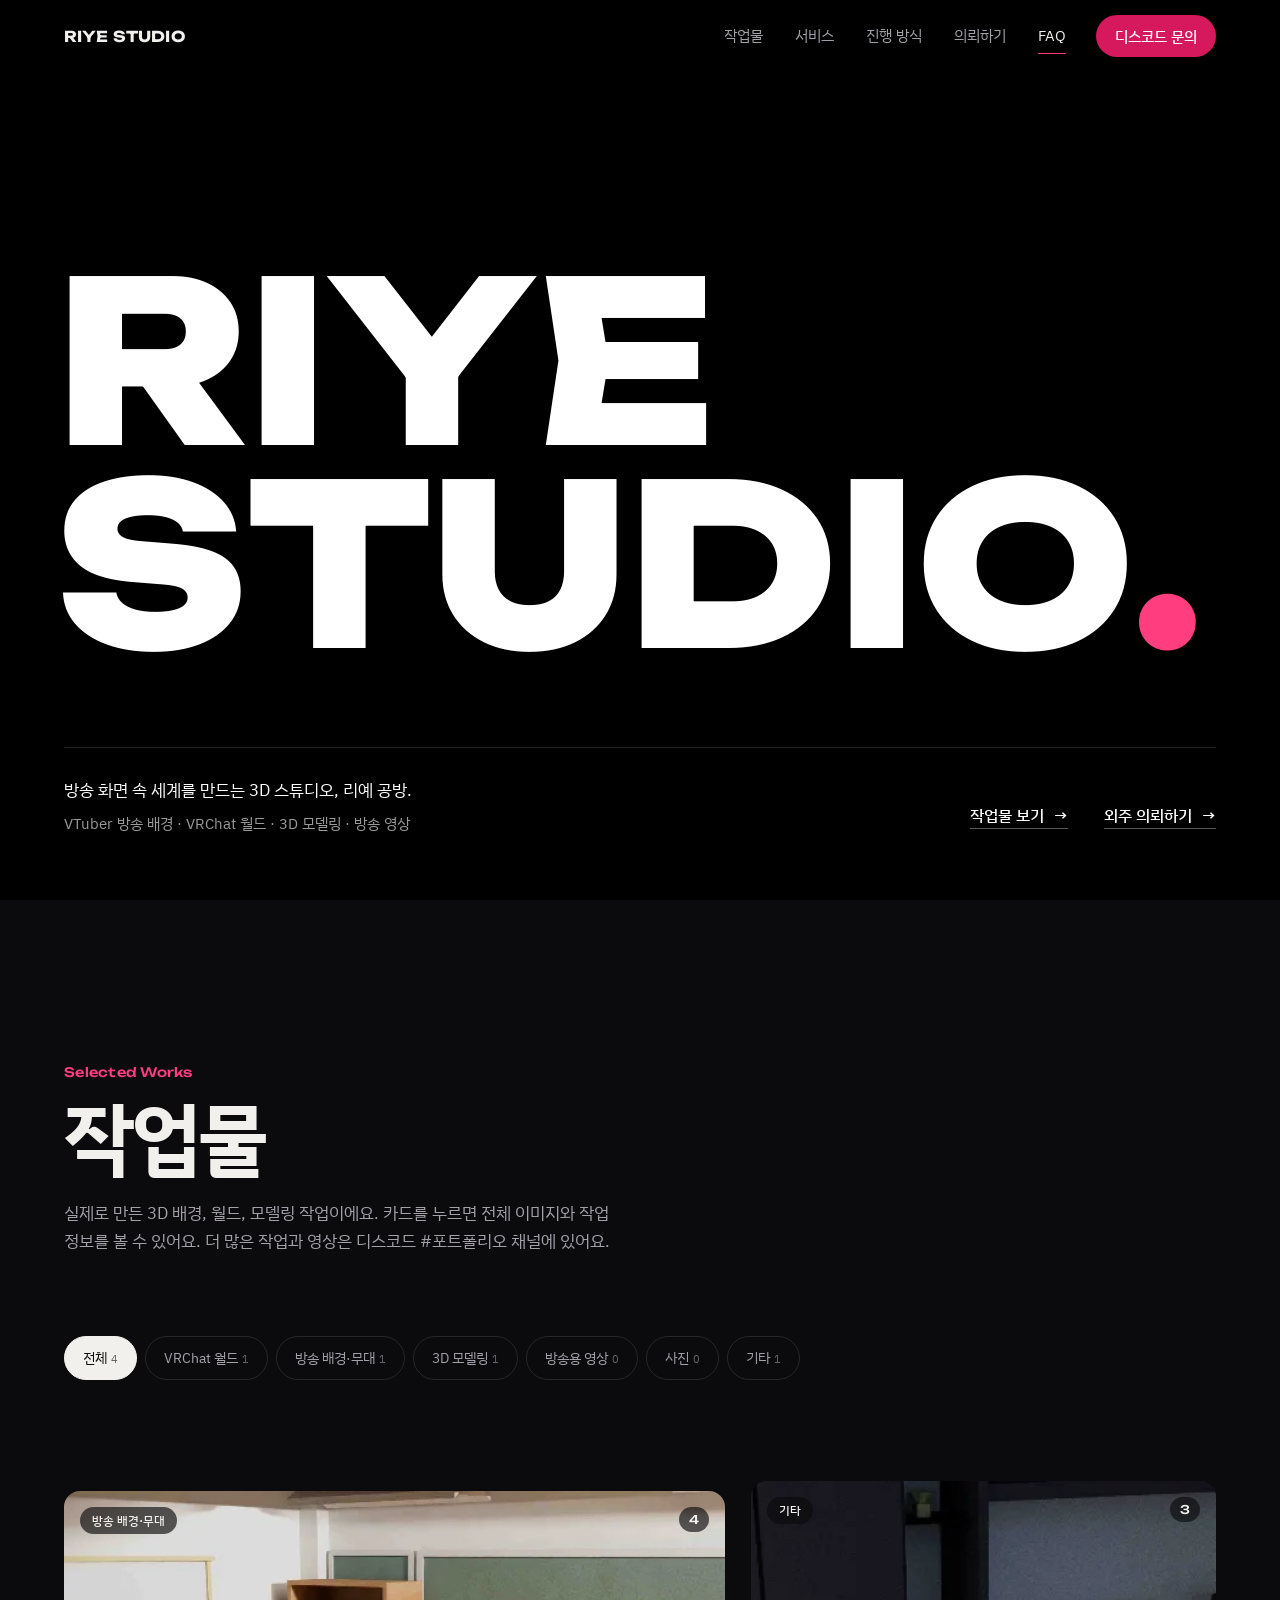
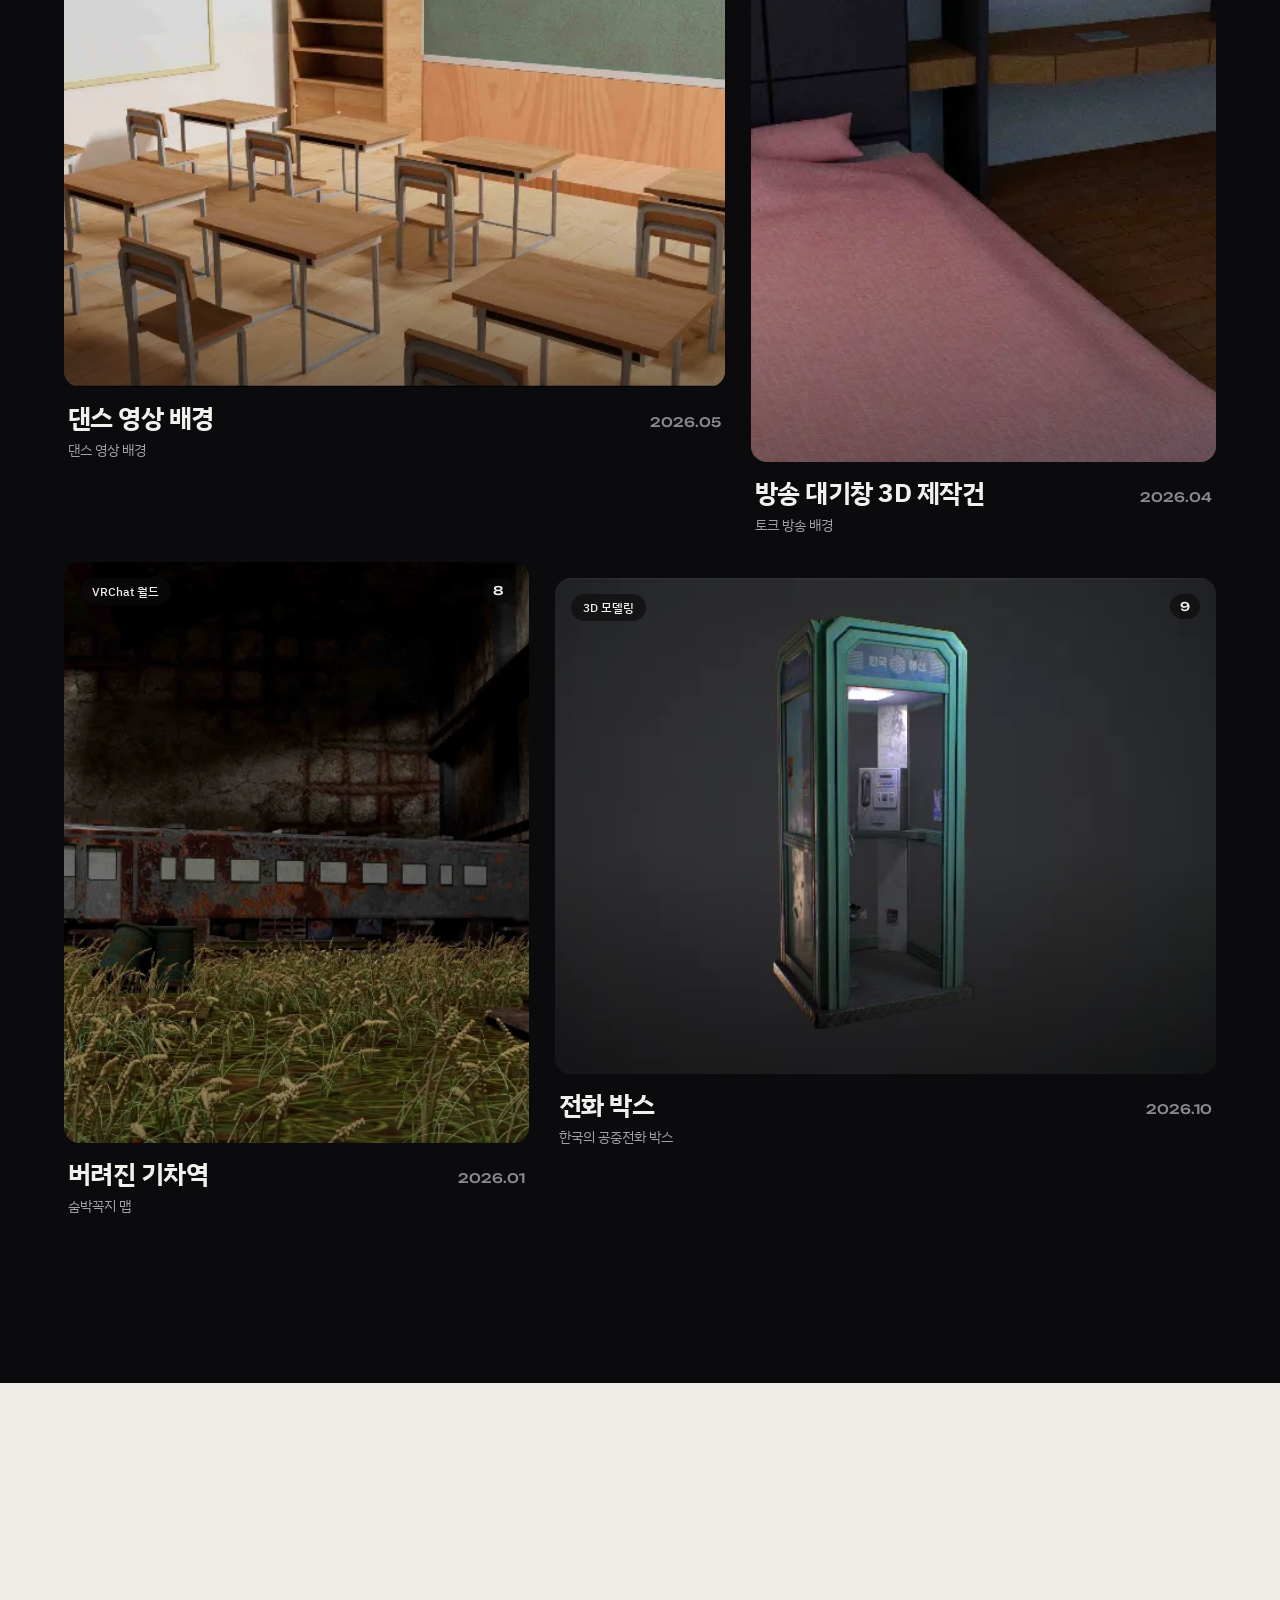
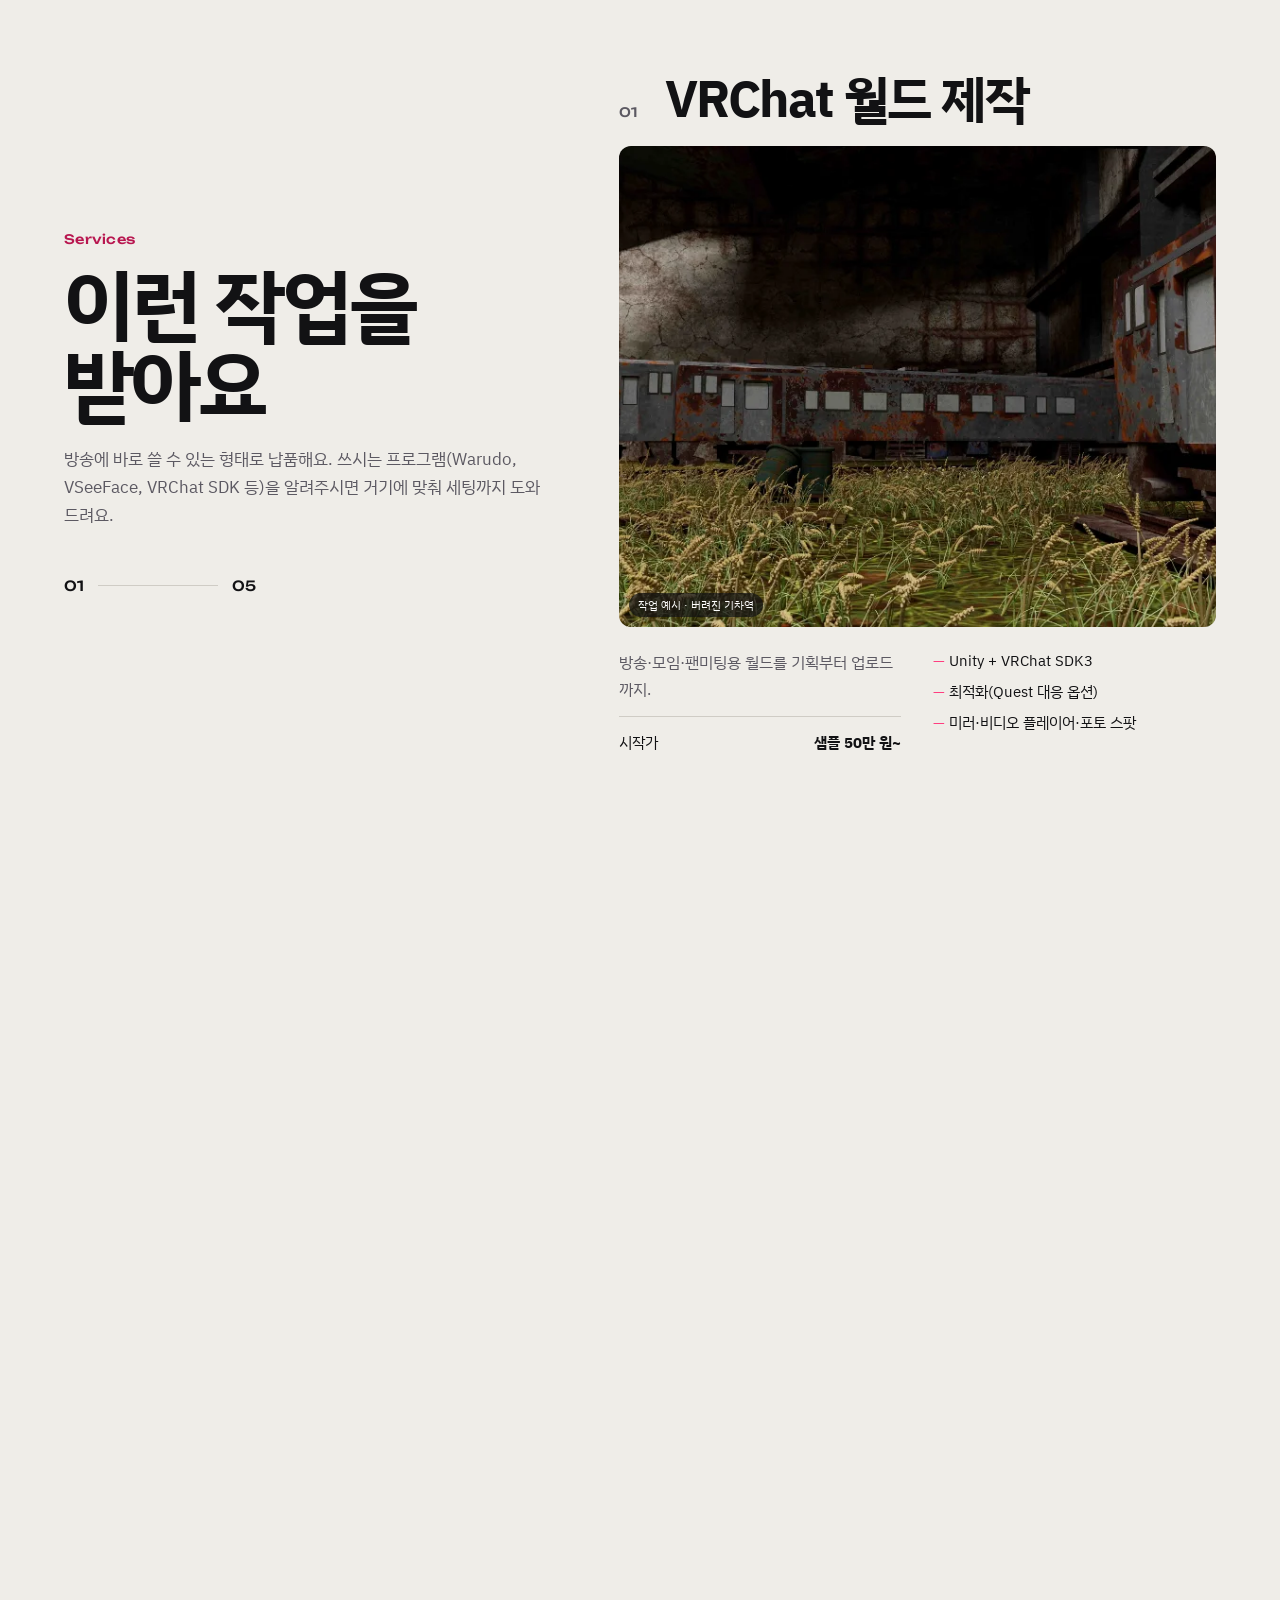
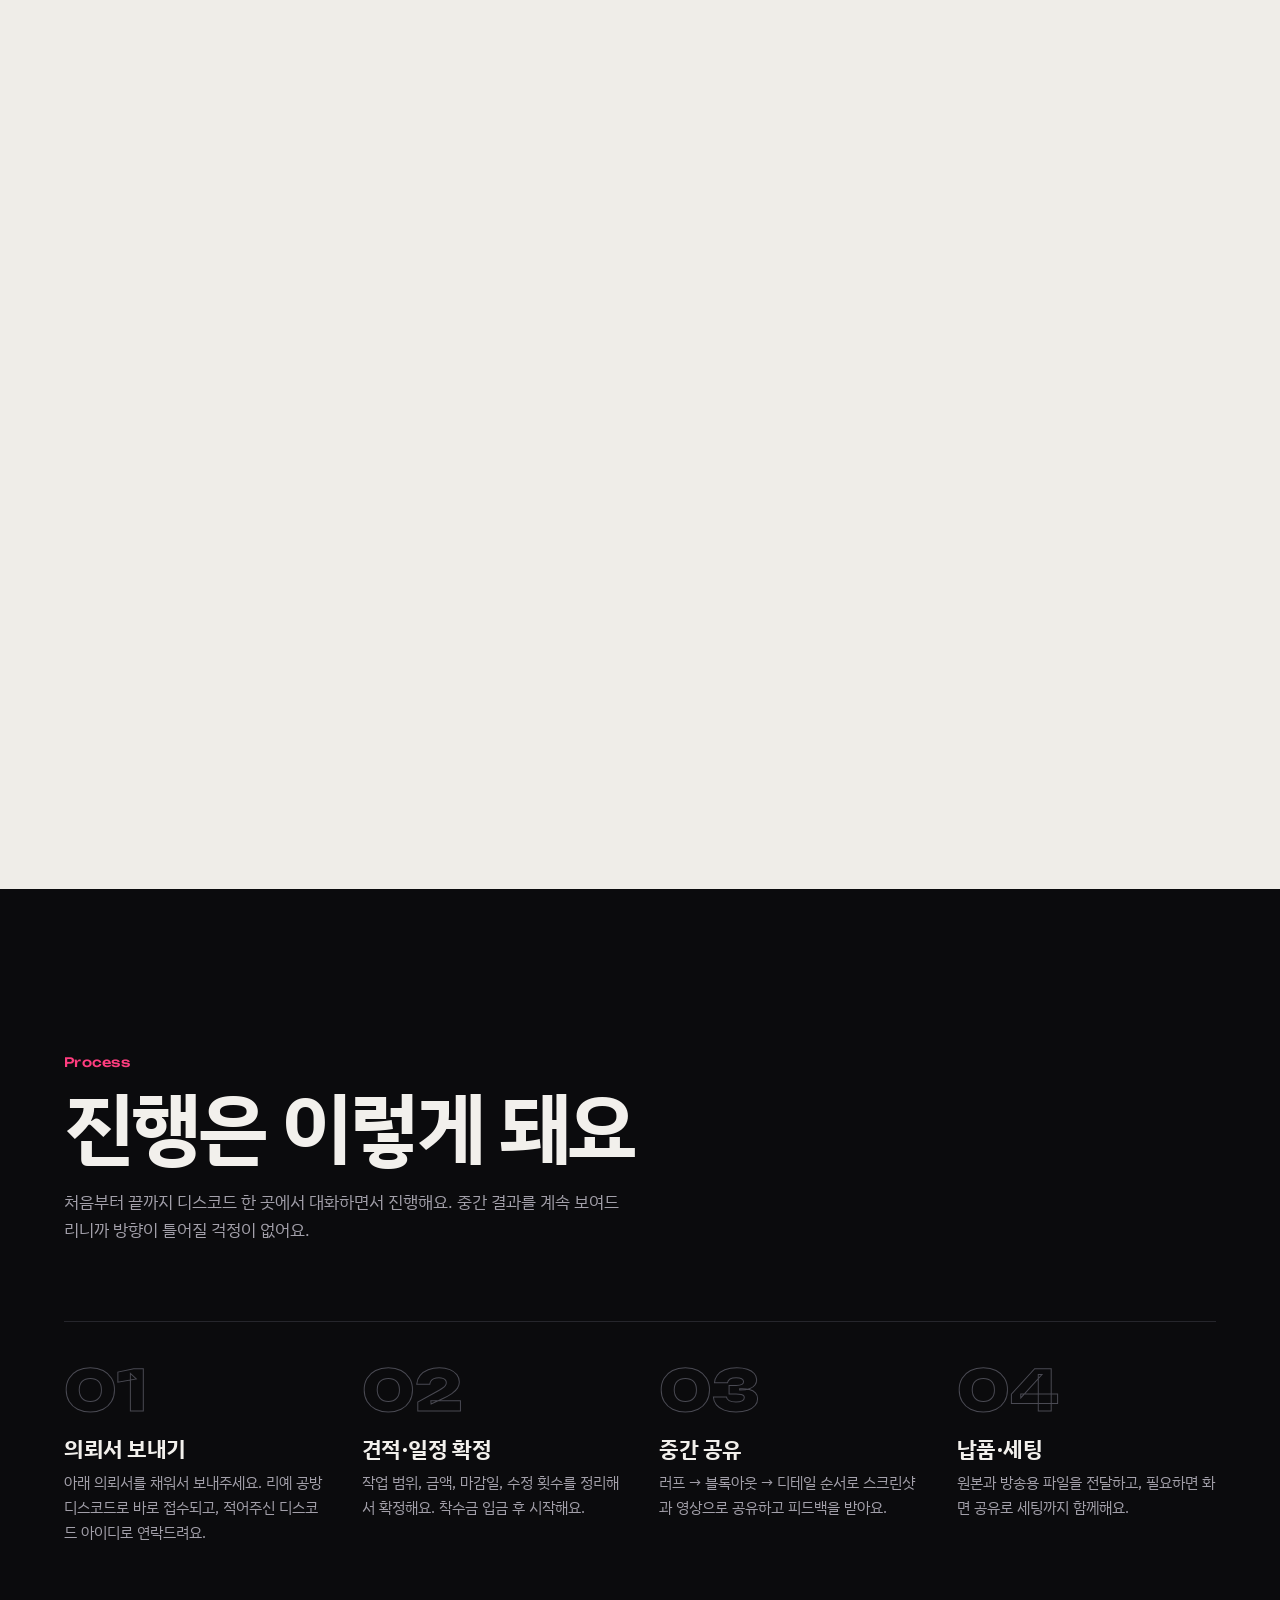
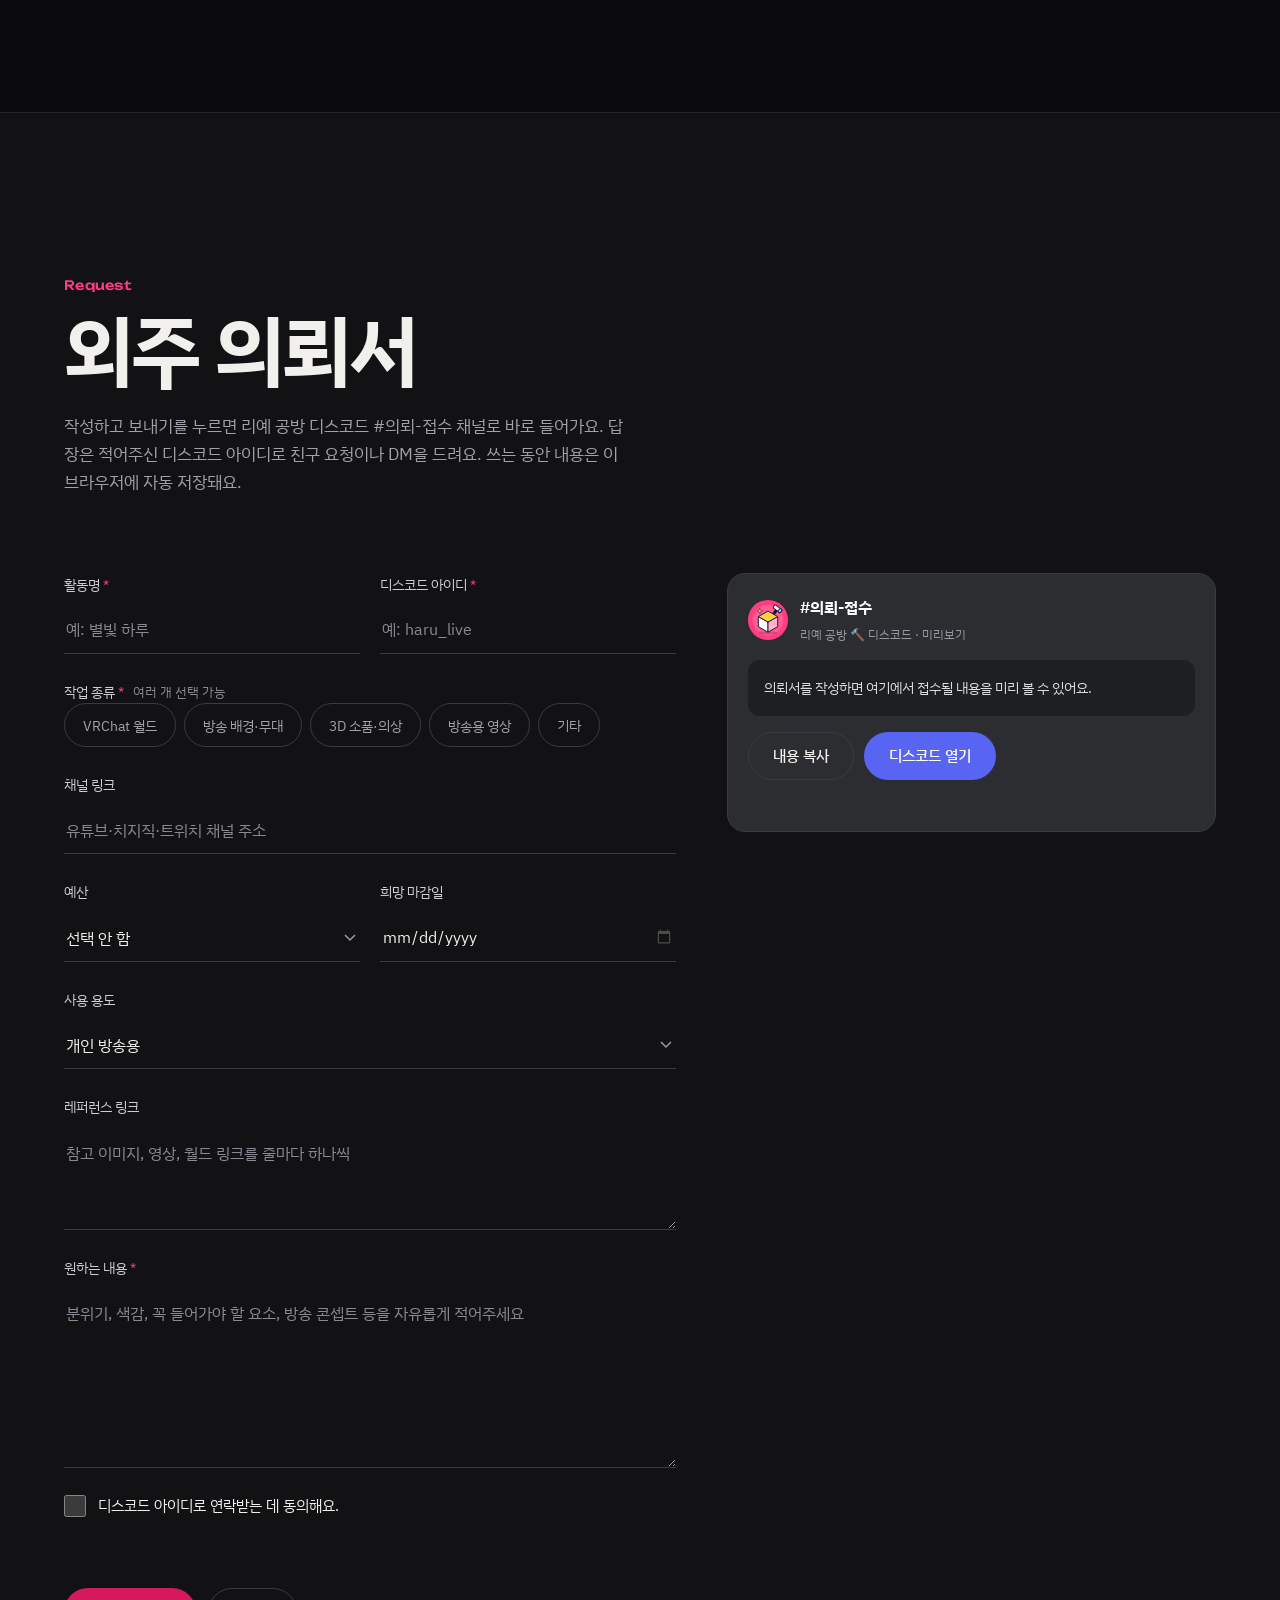
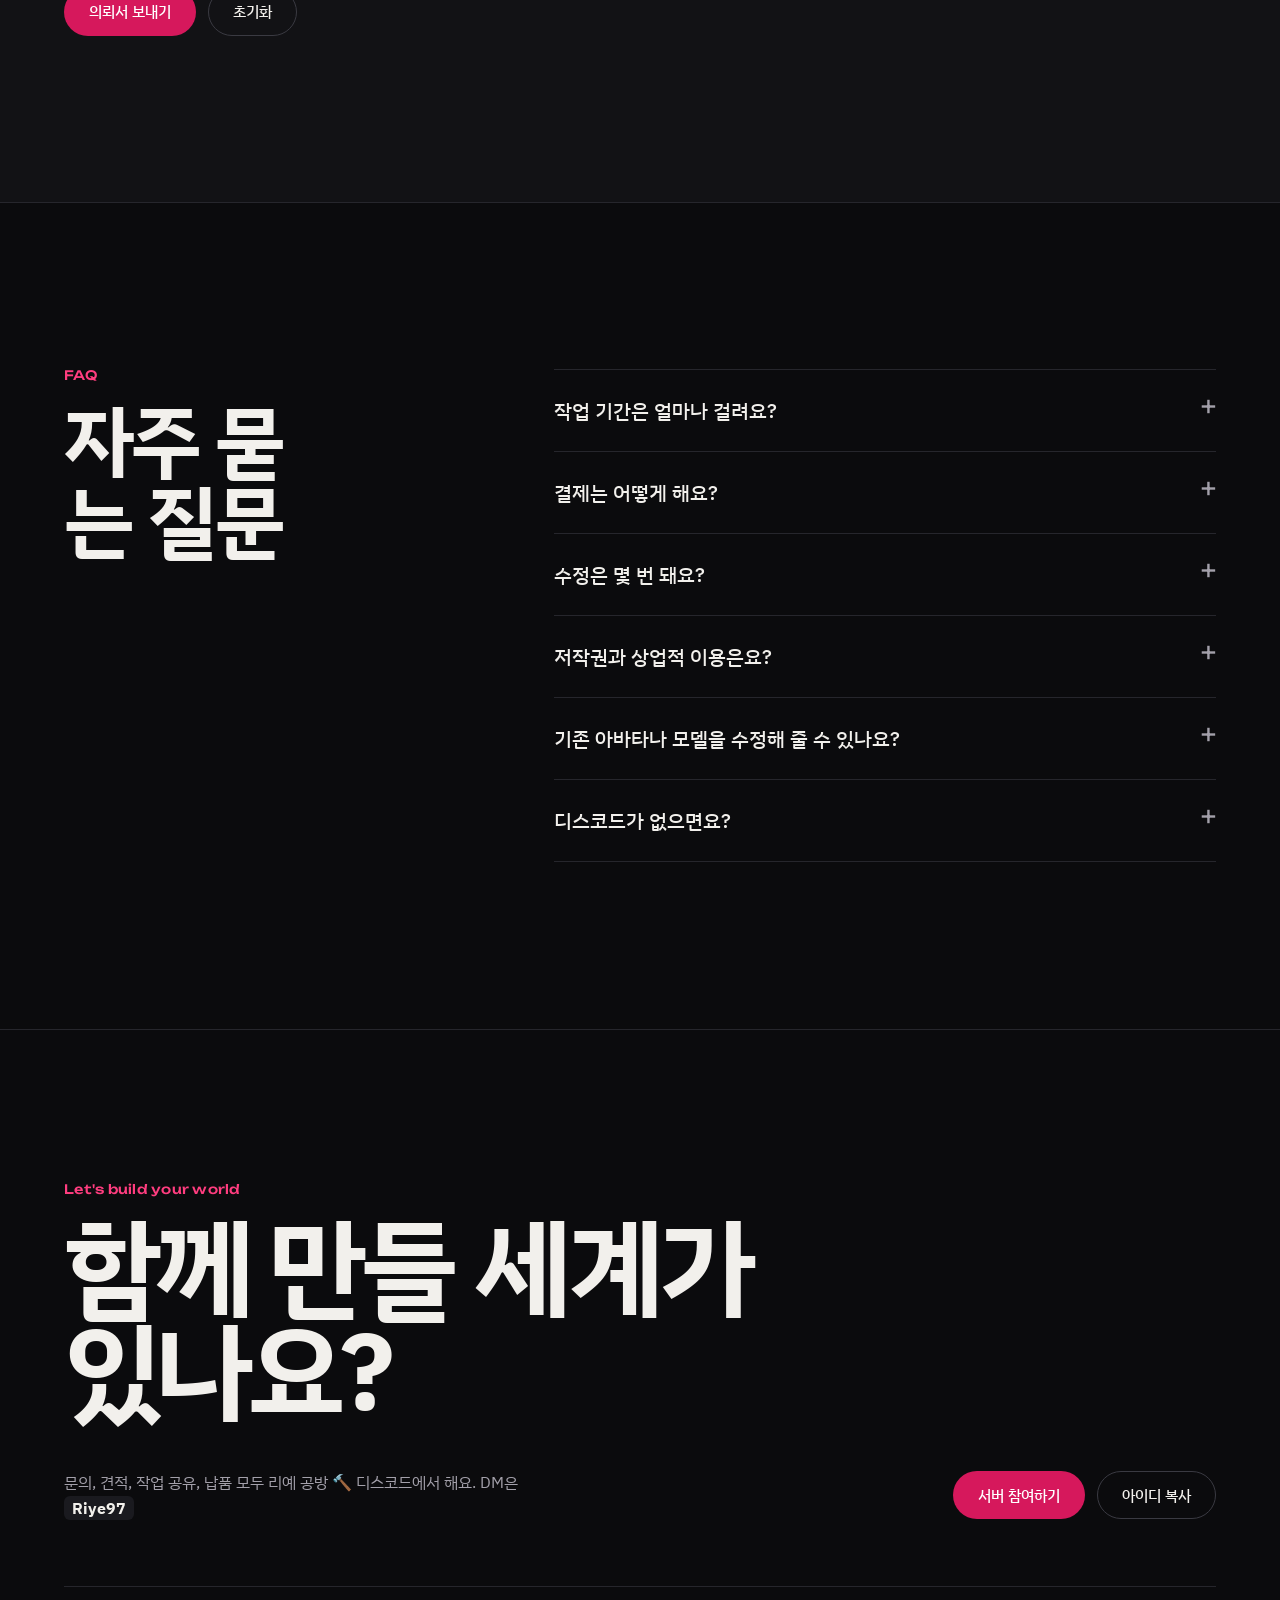
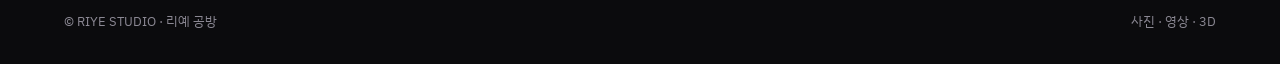
==== commit 79e36ffa: "Refactor header and hero section in index.html Updated the header and hero section for improved layo" ====
--- a/index.html
+++ b/index.html
@@ -19,10 +19,7 @@
 
 <header class="nav" id="nav">
   <div class="nav-in">
-    <a class="brand" href="#top" aria-label="RIYE STUDIO 처음으로">
-      <img src="assets/logo.svg" alt="" width="34" height="34">
-      <span>RIYE STUDIO</span>
-    </a>
+    <a class="brand" href="#top" aria-label="RIYE STUDIO 처음으로">RIYE STUDIO</a>
     <nav class="menu" id="menu" aria-label="주요 메뉴">
       <a href="#works" data-nav>작업물</a>
       <a href="#services" data-nav>서비스</a>
@@ -38,24 +35,20 @@
 <main id="main">
 
 <section class="hero" id="top" aria-labelledby="heroTitle">
-  <div class="hero-bg" data-speed="0.35" aria-hidden="true"><div class="hero-img" id="heroImg"></div></div>
-  <div class="hero-grain" aria-hidden="true"></div>
   <div class="hero-in">
-    <p class="eyebrow-line hero-kicker"><span class="ln"><span>3D · VRChat · VTuber · Video</span></span></p>
-    <h1 class="hero-title" id="heroTitle" data-speed="-0.12">
+    <h1 class="hero-title" id="heroTitle">
       <span class="ln"><span>RIYE</span></span>
-      <span class="ln"><span>STUDIO<em class="dot">.</em></span></span>
+      <span class="ln"><span>STUDIO<em class="dot" aria-hidden="true">.</em></span></span>
     </h1>
     <div class="hero-foot">
-      <p class="hero-lead"><span class="ln"><span>방송 화면 속 세계를 만드는 3D 스튜디오, 리예 공방.</span></span><span class="ln"><span>VTuber 방송 배경 · VRChat 월드 · 3D 모델링 · 방송 영상</span></span></p>
-      <div class="hero-cta">
-        <a class="btn btn-light" href="#works">작업물 보기</a>
-        <a class="btn btn-ghost" href="#request">외주 의뢰하기</a>
+      <p class="hero-lead">방송 화면 속 세계를 만드는 3D 스튜디오, 리예 공방.</p>
+      <p class="hero-sub">VTuber 방송 배경 · VRChat 월드 · 3D 모델링 · 방송 영상</p>
+      <div class="hero-links">
+        <a class="tlink" href="#works">작업물 보기 <span aria-hidden="true">→</span></a>
+        <a class="tlink" href="#request">외주 의뢰하기 <span aria-hidden="true">→</span></a>
       </div>
     </div>
-    <div class="hero-stack" id="heroStack" aria-label="최근 작업물"></div>
   </div>
-  <a class="scroll-cue" href="#works" aria-label="아래로 스크롤"><span></span></a>
 </section>
 
 <section class="sec works" id="works" aria-labelledby="worksTitle">
--- a/assets/style.css
+++ b/assets/style.css
@@ -46,7 +46,6 @@
 .nav.hide{transform:translateY(-100%)}
 .nav-in{max-width:var(--max);margin:0 auto;padding:0 var(--pad);height:var(--nav);display:flex;align-items:center;gap:24px}
 .brand{display:flex;align-items:center;gap:12px;text-decoration:none;font:700 15px var(--f-d);letter-spacing:.01em;margin-right:auto}
-.brand img{border-radius:50%}
 .menu{display:flex;align-items:center;gap:4px}
 .menu a[data-nav]{position:relative;text-decoration:none;font-size:15px;color:var(--mute);padding:12px 14px;transition:color .2s}
 .menu a[data-nav]::after{content:"";position:absolute;left:14px;right:14px;bottom:6px;height:1px;background:var(--pink);transform:scaleX(0);transform-origin:left;transition:transform .35s var(--ease)}
@@ -59,45 +58,32 @@
 .burger[aria-expanded=true] span:first-child{transform:translateY(4px) rotate(45deg)}
 .burger[aria-expanded=true] span:last-child{transform:translateY(-4px) rotate(-45deg)}
 
-/* hero */
-.hero{position:relative;min-height:100svh;display:flex;align-items:stretch;overflow:hidden;isolation:isolate}
-.hero-bg{position:absolute;inset:-10% 0 -10%;z-index:-2;will-change:transform}
-.hero-img{position:absolute;inset:0;background:#141418 center/cover no-repeat;opacity:0;transform:scale(1.08);transition:opacity 1.4s var(--ease),transform 2.4s var(--ease)}
-.hero-img.on{opacity:1;transform:scale(1)}
-.hero::before{content:"";position:absolute;inset:0;z-index:-1;background:linear-gradient(180deg,rgba(11,11,13,.55) 0%,rgba(11,11,13,.25) 40%,rgba(11,11,13,.92) 88%,var(--bg) 100%),linear-gradient(90deg,rgba(11,11,13,.7),transparent 65%)}
-.hero-grain{position:absolute;inset:0;z-index:-1;pointer-events:none;opacity:.06;background-image:url("data:image/svg+xml,%3Csvg xmlns='http://www.w3.org/2000/svg' width='120' height='120'%3E%3Cfilter id='n'%3E%3CfeTurbulence baseFrequency='.9'/%3E%3C/filter%3E%3Crect width='120' height='120' filter='url(%23n)'/%3E%3C/svg%3E")}
-.hero-in{position:relative;width:100%;max-width:var(--max);margin:0 auto;padding:calc(var(--nav) + 6vh) var(--pad) 7vh;display:grid;grid-template-columns:minmax(0,1fr) auto;grid-template-rows:auto 1fr auto;gap:0 40px}
-.hero-kicker{font:500 13px var(--f-d);color:var(--mute);grid-column:1}
-.hero-title{grid-column:1;grid-row:3;font:800 clamp(64px,15.5vw,250px)/.86 var(--f-d);letter-spacing:-.055em;margin:0 0 3vh -.04em;will-change:transform}
+/* hero — minimal black typography */
+.hero{position:relative;min-height:100svh;display:flex;background:#000;color:#fff;overflow:hidden}
+.hero-in{width:100%;max-width:var(--max);margin:0 auto;padding:calc(var(--nav) + 8vh) var(--pad) clamp(32px,7vh,72px);display:flex;flex-direction:column;justify-content:flex-end;gap:clamp(40px,9vh,112px);will-change:transform,opacity}
+.hero-title{font:800 clamp(46px,min(17.6vw,30svh),246px)/.9 var(--f-d);letter-spacing:-.01em;font-kerning:none;color:#fff;margin:auto 0 0 -.04em}
 .hero-title .dot{font-style:normal;color:var(--pink)}
-.hero-foot{grid-column:1/-1;grid-row:4;display:flex;flex-wrap:wrap;align-items:flex-end;justify-content:space-between;gap:24px;border-top:1px solid rgba(255,255,255,.14);padding-top:24px}
-.hero-lead{font-size:17px;color:#d6d3da;max-width:46ch}
-.hero-lead .ln+.ln{color:var(--mute);font-size:15px;margin-top:4px}
-.hero-cta{display:flex;flex-wrap:wrap;gap:12px}
-.hero-stack{grid-column:2;grid-row:1/4;align-self:center;position:relative;width:clamp(260px,26vw,420px);aspect-ratio:4/5;margin-top:4vh}
-.hero-card{position:absolute;width:78%;aspect-ratio:4/3;border-radius:14px;overflow:hidden;background:var(--bg3);box-shadow:0 30px 60px -20px rgba(0,0,0,.7);text-decoration:none;opacity:0;transition:opacity 1s var(--ease),translate 1.2s var(--ease);translate:0 40px;will-change:transform}
-.hero-card.on{opacity:1;translate:0 0}
-.hero-card img{width:100%;height:100%;object-fit:cover;transition:transform .8s var(--ease)}
-.hero-card:hover img{transform:scale(1.05)}
-.hero-card span{position:absolute;left:12px;top:10px;font-size:12px;background:rgba(11,11,13,.7);padding:3px 10px;border-radius:999px;backdrop-filter:blur(6px)}
-.hero-card:nth-child(1){top:0;right:0;width:74%}
-.hero-card:nth-child(2){top:34%;left:0;width:62%}
-.hero-card:nth-child(3){top:64%;right:6%;width:56%}
-.scroll-cue{position:absolute;left:50%;bottom:22px;width:24px;height:40px;border:1px solid rgba(255,255,255,.3);border-radius:20px;translate:-50% 0}
-.scroll-cue span{position:absolute;left:50%;top:8px;width:2px;height:8px;margin-left:-1px;background:var(--ink);border-radius:2px;animation:cue 2.2s var(--ease) 2.5s 3}
-@keyframes cue{0%{opacity:0;transform:translateY(0)}30%{opacity:1}80%{opacity:0;transform:translateY(12px)}100%{opacity:0}}
+.hero-foot{display:grid;grid-template-columns:minmax(0,1fr) auto;align-items:end;gap:24px 48px;border-top:1px solid #222;padding-top:28px}
+.hero-lead{font-size:clamp(16px,1.35vw,19px);color:#fff;max-width:40ch}
+.hero-sub{grid-column:1;font-size:15px;color:#9a9a9a;margin-top:-16px}
+.hero-links{grid-column:2;grid-row:1/3;display:flex;flex-wrap:wrap;gap:8px 36px;align-self:end}
+.tlink{position:relative;display:inline-flex;align-items:center;gap:10px;min-height:44px;color:#fff;text-decoration:none;font-size:16px;font-weight:500}
+.tlink::after{content:"";position:absolute;left:0;right:0;bottom:8px;height:1px;background:rgba(255,255,255,.35);transition:background .3s}
+.tlink::before{content:"";position:absolute;left:0;right:0;bottom:8px;height:1px;background:var(--pink);z-index:1;transform:scaleX(0);transform-origin:left;transition:transform .45s var(--ease)}
+.tlink span{transition:transform .35s var(--ease)}
+.tlink:hover::before,.tlink:focus-visible::before{transform:scaleX(1)}
+.tlink:hover span,.tlink:focus-visible span{transform:translateX(4px)}
 /* opening */
-.js .hero .ln>span{transform:translateY(105%);transition:transform 1.1s var(--ease)}
+.js .hero .ln>span{transform:translateY(108%);transition:transform 1.1s var(--ease)}
 .js .hero.ready .ln>span{transform:none}
-.js .hero.ready .hero-kicker .ln>span{transition-delay:.05s}
-.js .hero.ready .hero-title .ln:nth-child(1)>span{transition-delay:.15s}
-.js .hero.ready .hero-title .ln:nth-child(2)>span{transition-delay:.3s}
-.js .hero.ready .hero-lead .ln:nth-child(1)>span{transition-delay:.55s}
-.js .hero.ready .hero-lead .ln:nth-child(2)>span{transition-delay:.65s}
-.js .hero .hero-foot{border-color:transparent;transition:border-color 1s .6s}
-.js .hero.ready .hero-foot{border-color:rgba(255,255,255,.14)}
-.js .hero .hero-cta{opacity:0;translate:0 16px;transition:opacity .9s var(--ease) .75s,translate .9s var(--ease) .75s}
-.js .hero.ready .hero-cta{opacity:1;translate:0 0}
+.js .hero.ready .hero-title .ln:nth-child(1)>span{transition-delay:.1s}
+.js .hero.ready .hero-title .ln:nth-child(2)>span{transition-delay:.28s}
+.js .hero .hero-lead,.js .hero .hero-sub,.js .hero .hero-links{opacity:0;translate:0 12px;transition:opacity .8s var(--ease),translate .8s var(--ease)}
+.js .hero .hero-foot{border-top-color:transparent;transition:border-color .8s .6s}
+.js .hero.ready .hero-foot{border-top-color:#222}
+.js .hero.ready .hero-lead{opacity:1;translate:0 0;transition-delay:.7s}
+.js .hero.ready .hero-sub{opacity:1;translate:0 0;transition-delay:.82s}
+.js .hero.ready .hero-links{opacity:1;translate:0 0;transition-delay:1.05s}
 
 /* sections */
 .sec{padding:clamp(96px,13vw,180px) 0}
@@ -286,7 +272,6 @@
 
 /* responsive */
 @media (max-width:1100px){
-  .hero-stack{width:clamp(220px,30vw,320px)}
   .formwrap{grid-template-columns:minmax(0,1fr)}
   .preview{position:static}
 }
@@ -298,16 +283,11 @@
   .menu a[data-nav]{font:700 clamp(30px,8vw,44px)/1.2 var(--f-b);color:var(--ink);padding:12px 0;border-bottom:1px solid var(--line);letter-spacing:-.02em}
   .menu a[data-nav]::after{display:none}
   .menu-cta{margin:28px 0 0;min-height:52px}
+  .hero-in{padding-top:calc(var(--nav) + 6vh);gap:clamp(32px,7vh,72px)}
+  .hero-foot{grid-template-columns:minmax(0,1fr)}
+  .hero-sub{margin-top:-12px}
+  .hero-links{grid-column:1;grid-row:auto;gap:4px 28px}
   .nav.menu-open{background:var(--bg);transform:none}
-  .hero-in{grid-template-columns:minmax(0,1fr);grid-template-rows:auto auto auto auto;padding-top:calc(var(--nav) + 32px);padding-bottom:40px;gap:0}
-  .hero-stack{grid-column:1;grid-row:2;width:100%;aspect-ratio:auto;height:auto;margin:28px 0 8px;display:flex;gap:12px;overflow-x:auto;scroll-snap-type:x mandatory;scrollbar-width:none;margin-inline:calc(var(--pad)*-1);padding-inline:var(--pad)}
-  .hero-stack::-webkit-scrollbar{display:none}
-  .hero-card,.hero-card:nth-child(n){position:relative;inset:auto;flex:none;width:72%;scroll-snap-align:start}
-  .hero-title{grid-row:3;font-size:clamp(64px,23vw,150px);margin-top:24px}
-  .hero-foot{grid-row:4}
-  .hero-cta{width:100%}
-  .hero-cta .btn{flex:1}
-  .scroll-cue{display:none}
   .grid{grid-template-columns:minmax(0,1fr) minmax(0,1fr)}
   .card,.card:nth-child(n){grid-column:span 1;margin-top:0}
   .card:nth-child(3n+1){grid-column:1/-1}
@@ -334,13 +314,19 @@
   .brand span{font-size:13px}
 }
 @media (max-width:360px){
-  .hero-title{font-size:21vw}
   .chip span{padding:0 14px}
+}
+@media (max-height:520px) and (orientation:landscape){
+  .hero-in{padding-top:calc(var(--nav) + 12px);padding-bottom:16px;gap:16px}
+  .hero-title{font-size:min(15vw,24svh)}
+  .hero-foot{padding-top:14px;gap:8px 32px;grid-template-columns:minmax(0,1fr) auto}
+  .hero-sub{margin-top:-6px}
+  .hero-links{grid-column:2;grid-row:1/3}
 }
 @media (prefers-reduced-motion:reduce){
   html{scroll-behavior:auto}
   *,*::before,*::after{animation-duration:.01ms!important;animation-iteration-count:1!important;transition-duration:.01ms!important;transition-delay:0s!important}
   .js [data-reveal],.js .hero .ln>span,.js .h-xl .ln>span,.js .foot-title .ln>span,.js .card .card-media img{opacity:1!important;translate:none!important;transform:none!important}
-  .js .hero .hero-cta{opacity:1;translate:none}
+  .js .hero .hero-lead,.js .hero .hero-sub,.js .hero .hero-links{opacity:1;translate:none}
   .viewer{clip-path:none!important}
 }
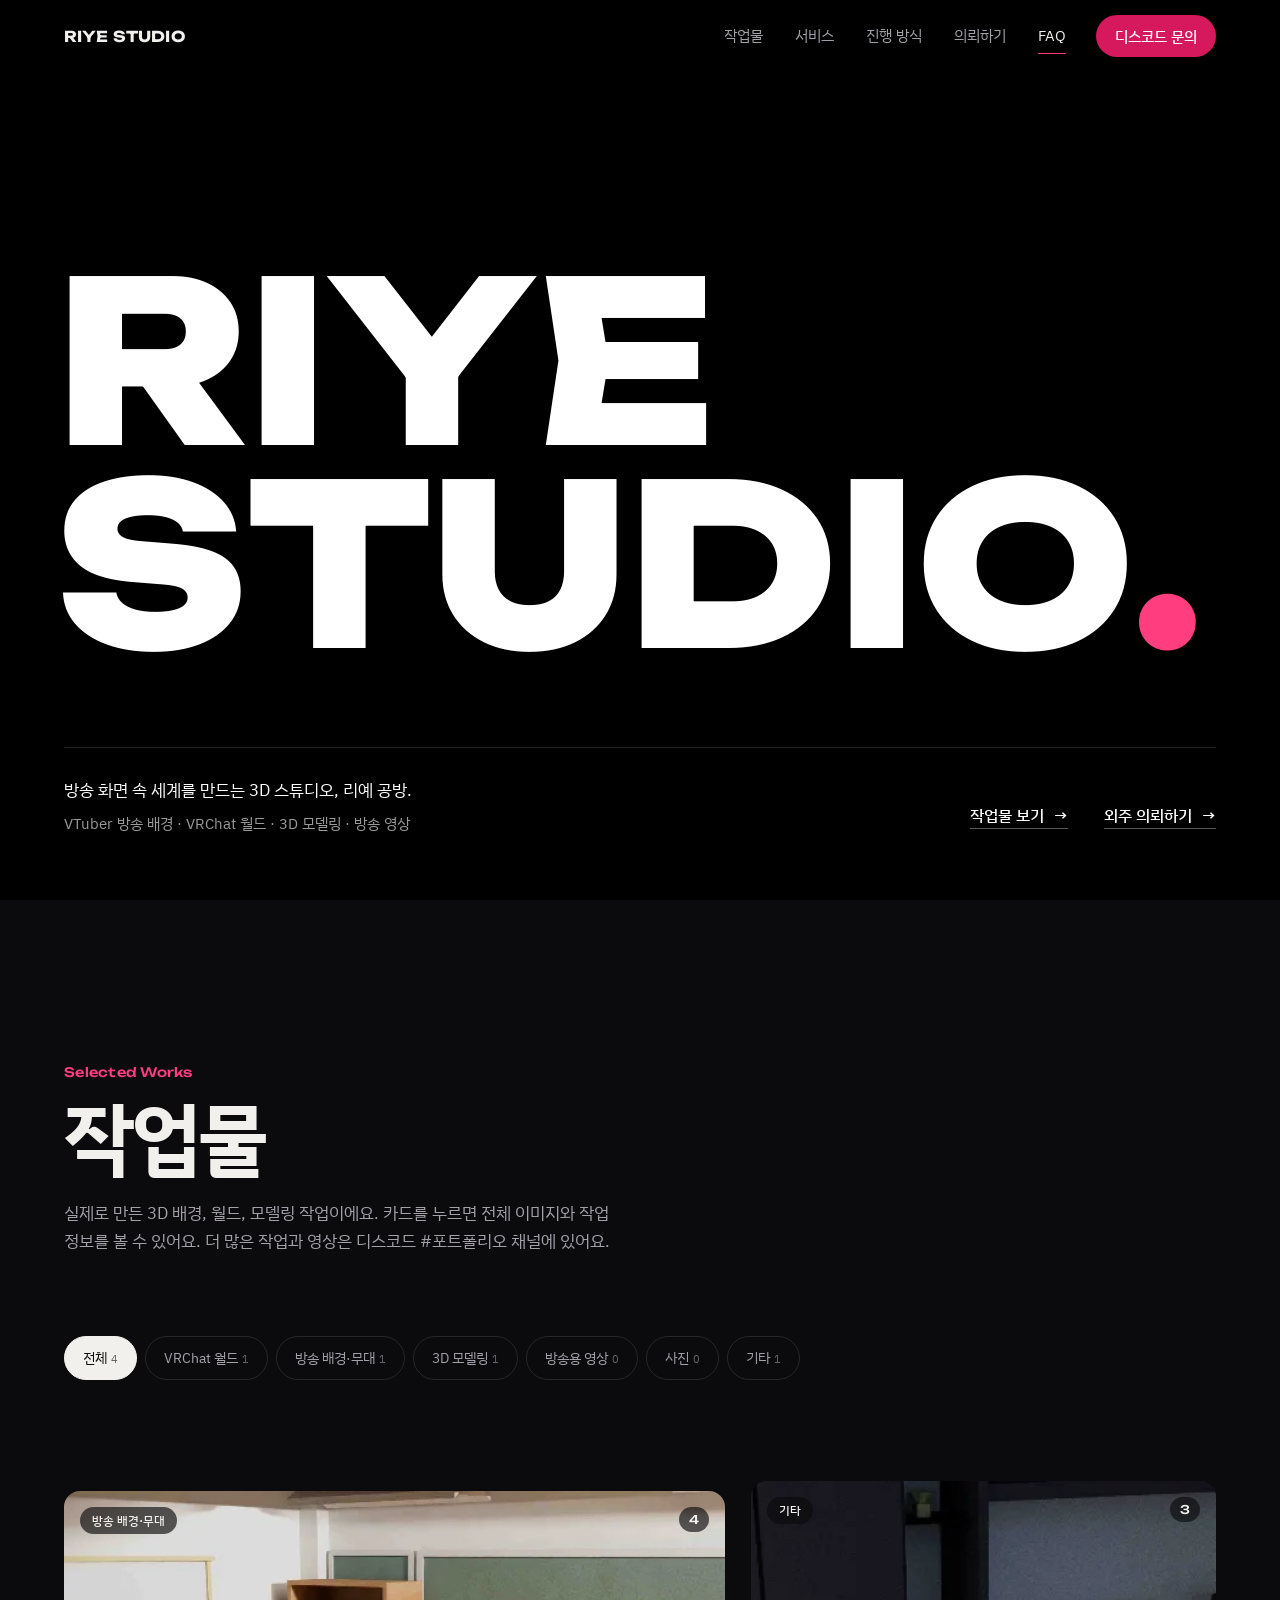
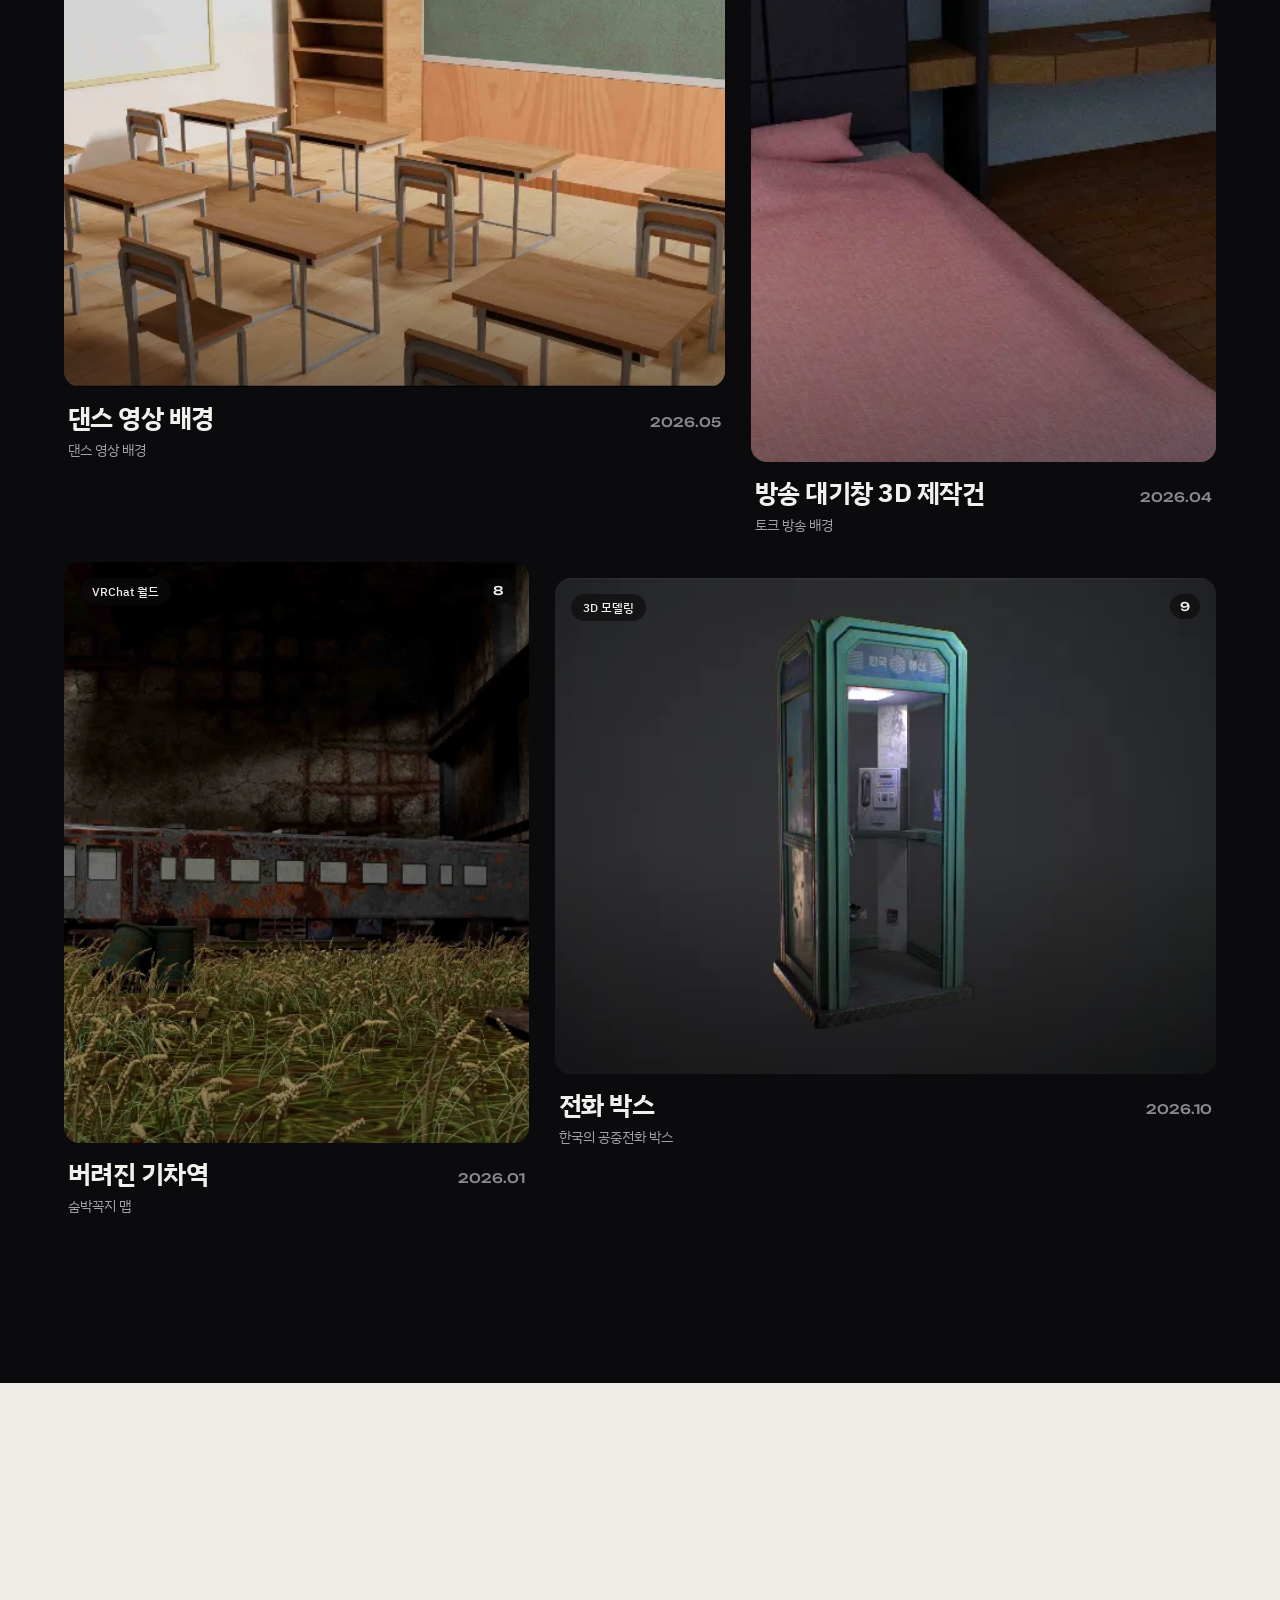
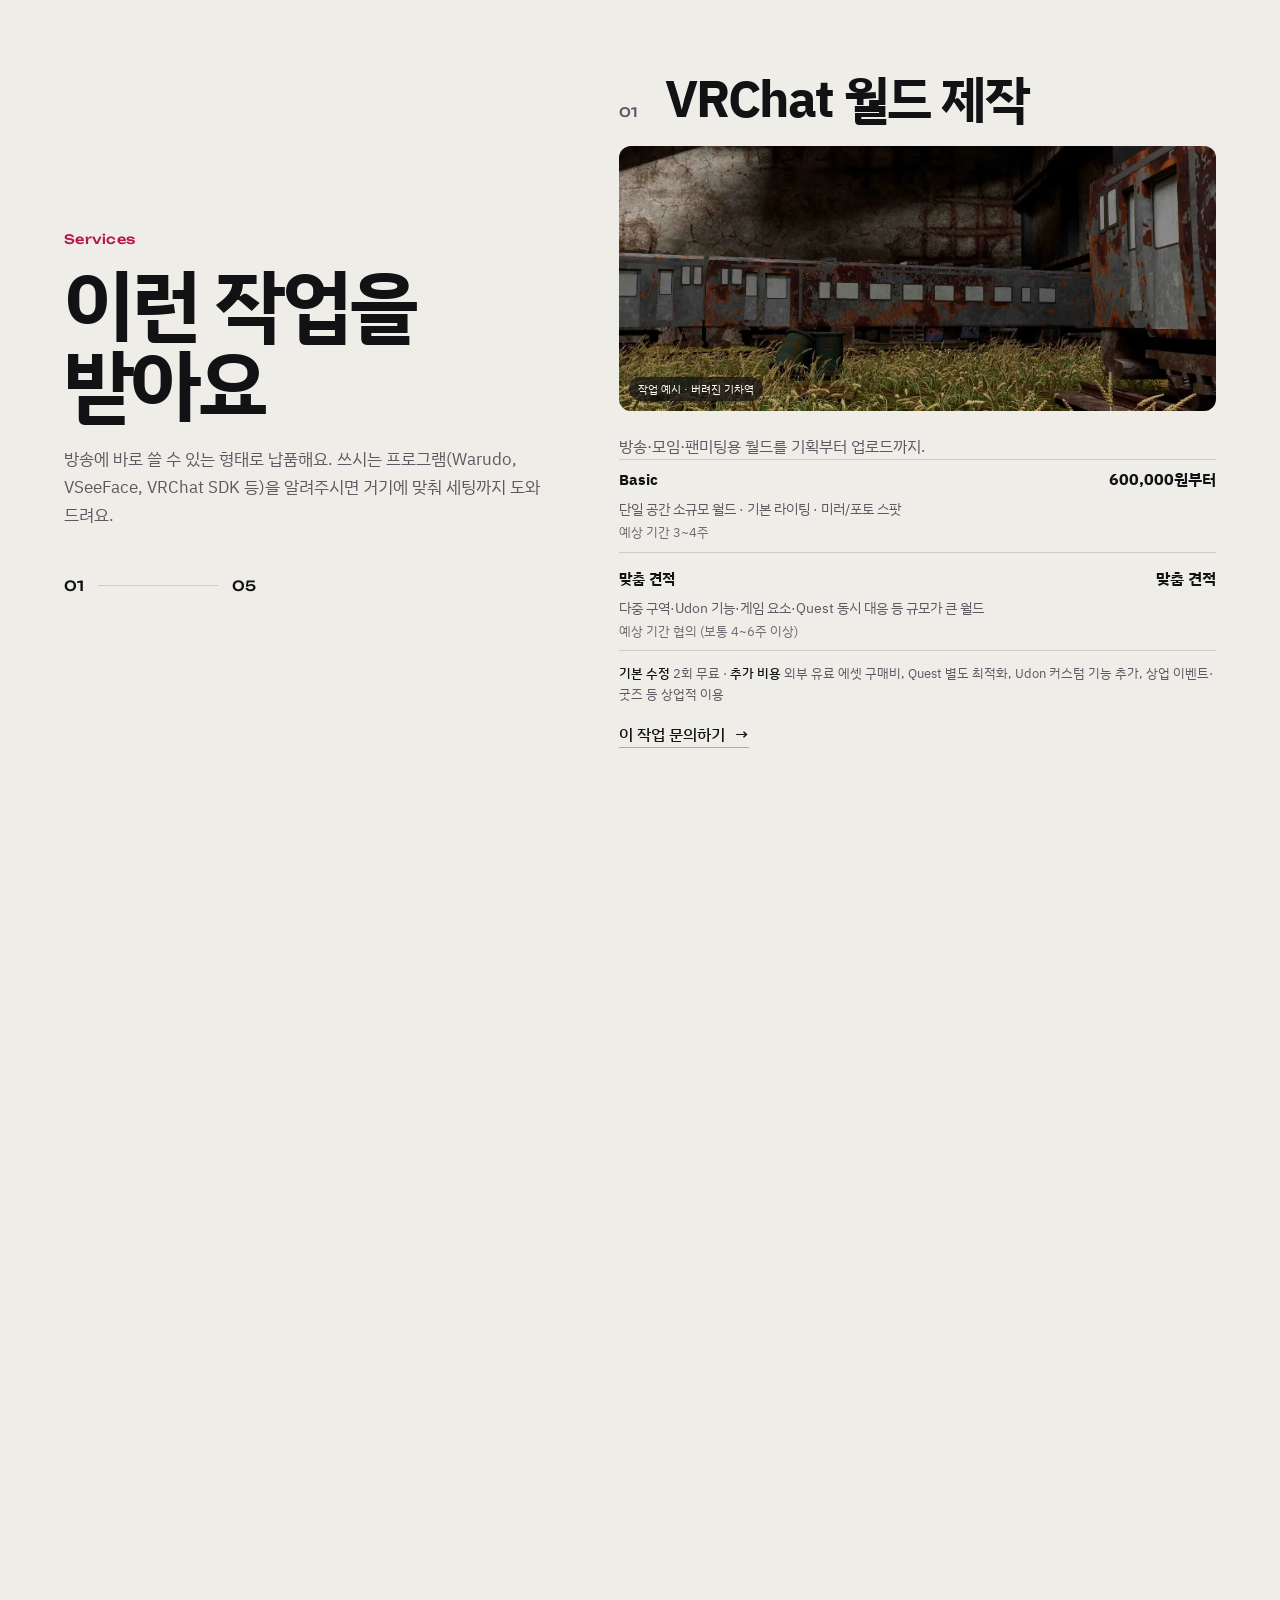
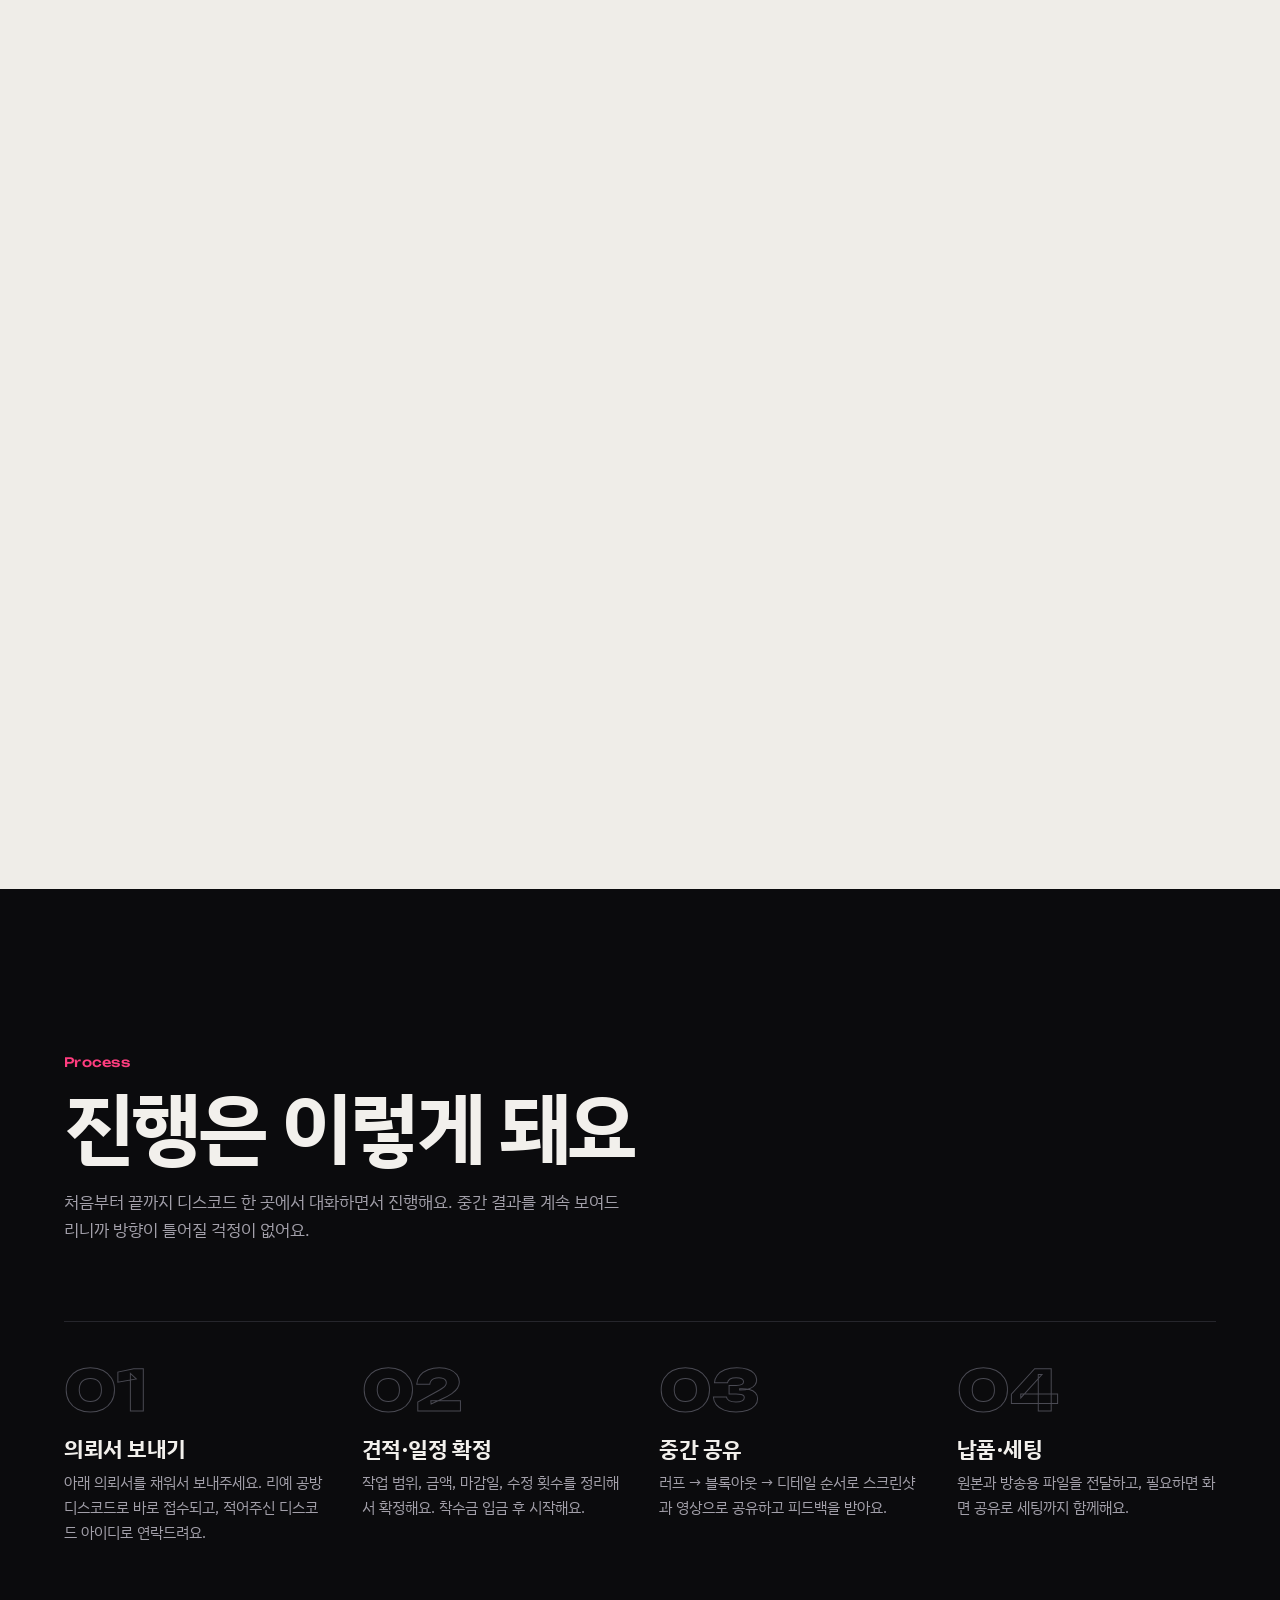
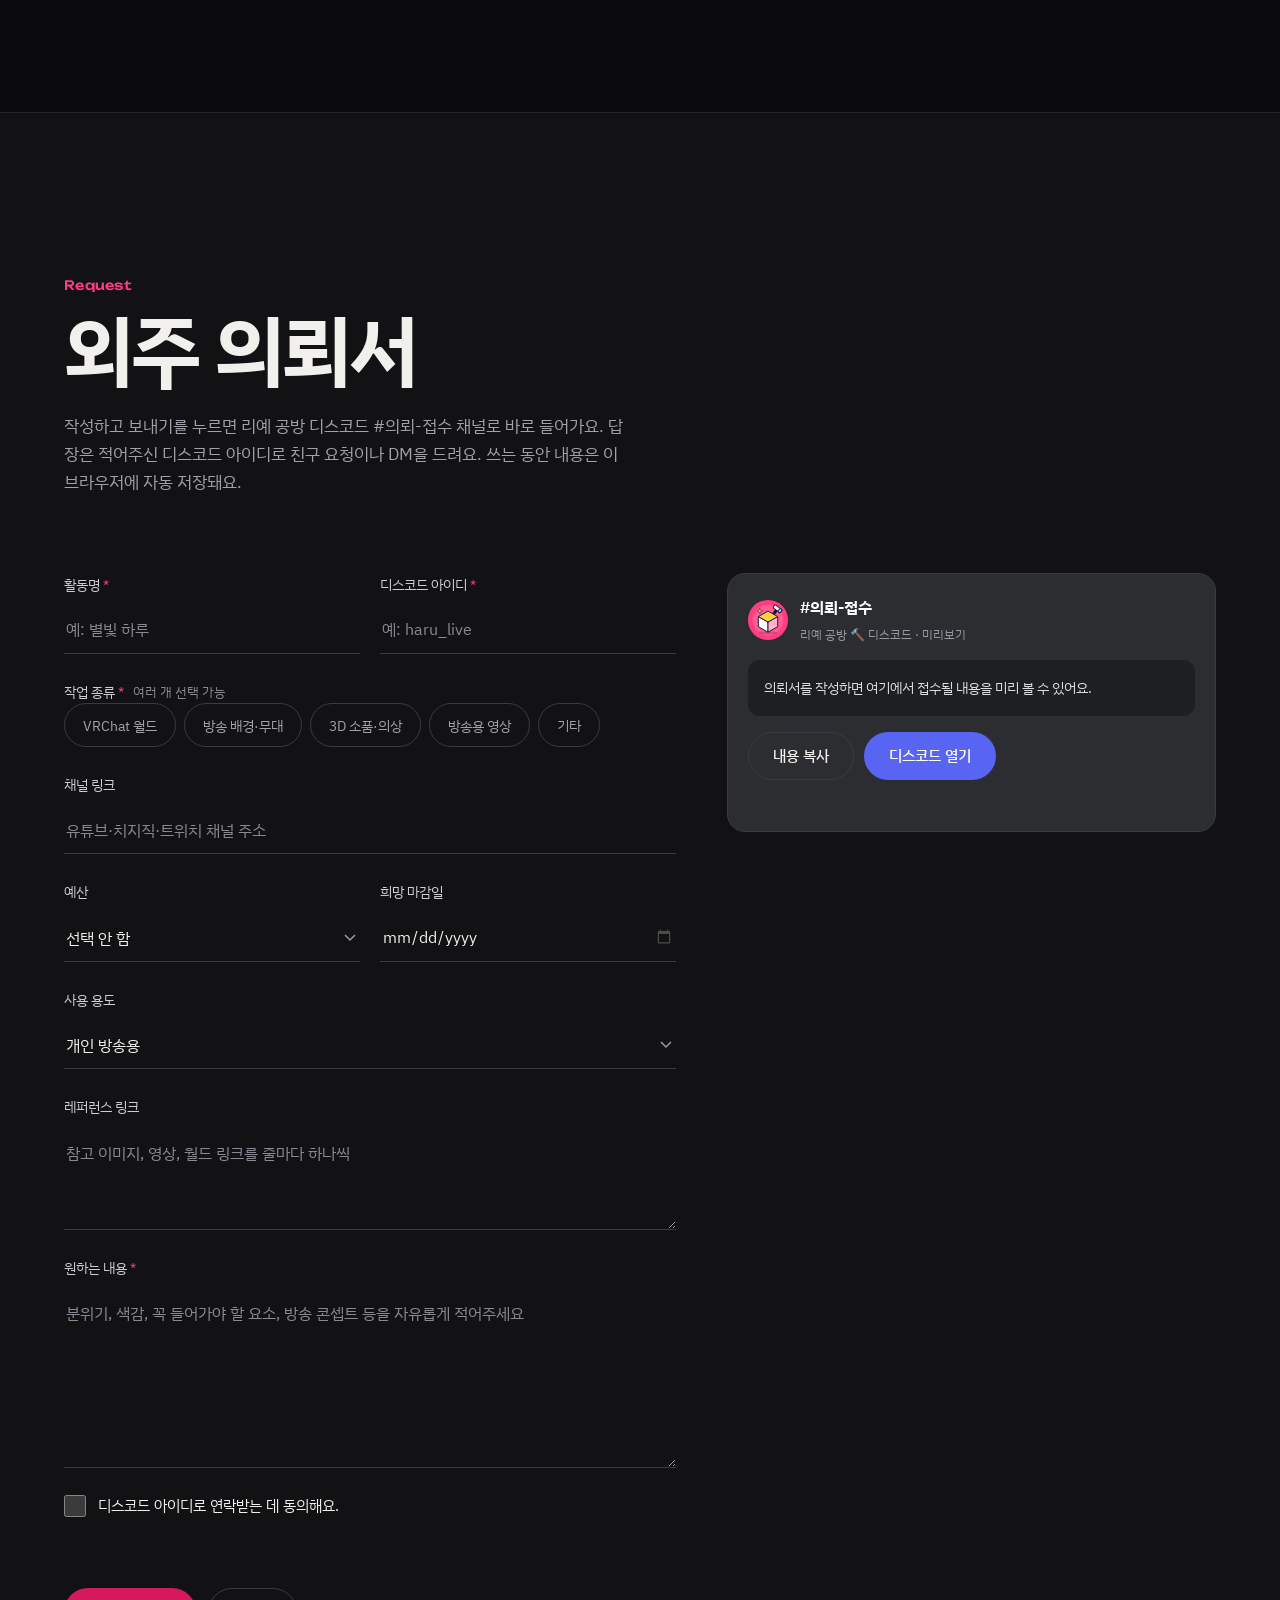
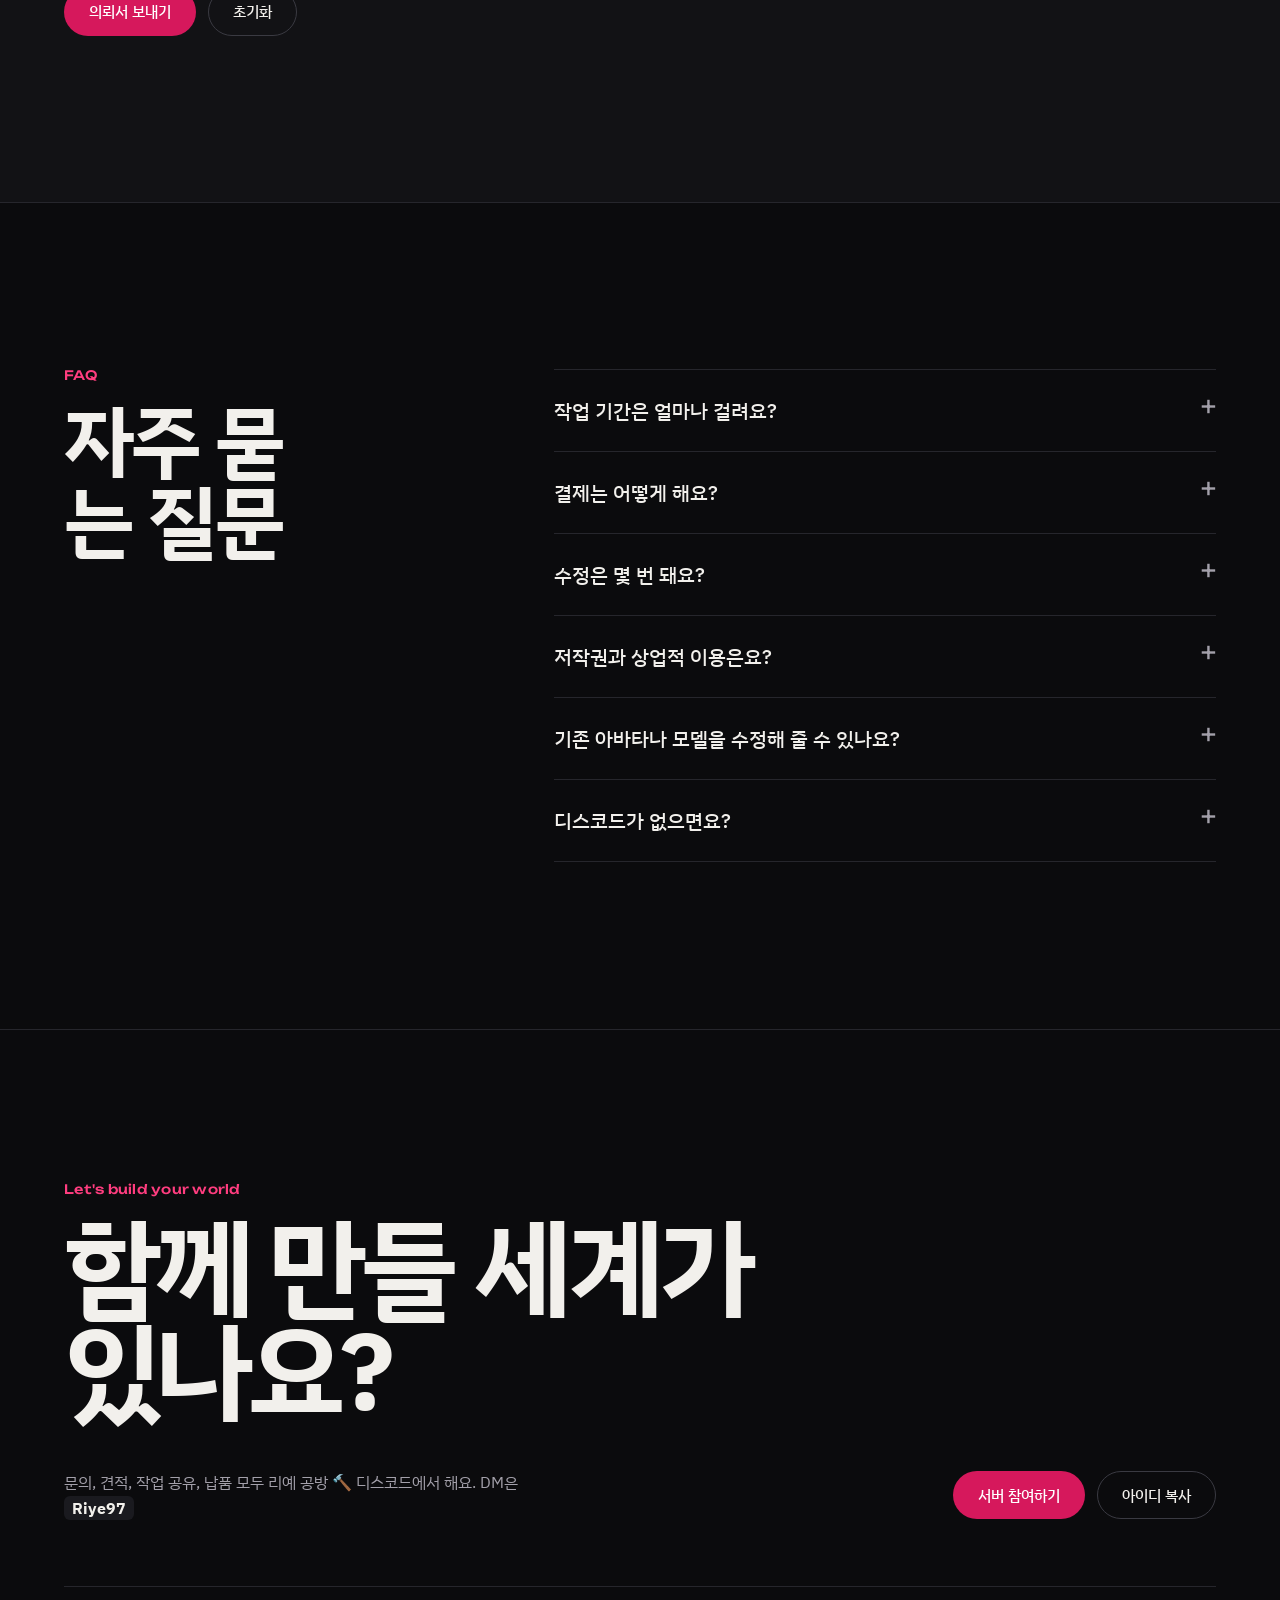
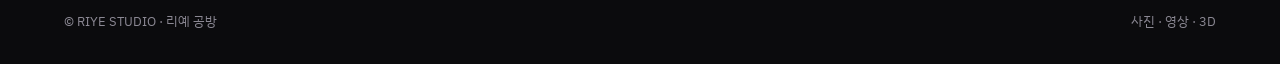
==== commit ad8f60c1: "Revise pricing note and enhance form structure Updated service pricing note and added a hidden div f" ====
--- a/index.html
+++ b/index.html
@@ -75,7 +75,7 @@
       <ol class="svc-list" id="svc"></ol>
     </div>
   </div>
-  <p class="wrap note svc-note">가격은 샘플이에요. 실제 금액은 작업 범위를 보고 디스코드에서 견적을 드려요.</p>
+  <p class="wrap note svc-note">표시된 가격은 기본 작업 범위 기준의 참고 견적입니다. 작업 난이도, 제작 범위, 납품 형식, 상업적 이용 조건에 따라 최종 견적이 달라질 수 있습니다.</p>
 </section>
 
 <section class="sec process" id="process" aria-labelledby="procTitle">
@@ -108,7 +108,7 @@
           <div class="field"><label for="nick">활동명 <span class="req" aria-hidden="true">*</span></label><input id="nick" placeholder="예: 별빛 하루" autocomplete="nickname" required></div>
           <div class="field"><label for="dc">디스코드 아이디 <span class="req" aria-hidden="true">*</span></label><input id="dc" placeholder="예: haru_live" autocomplete="off" required></div>
         </div>
-        <fieldset class="field"><legend>작업 종류 <span class="req" aria-hidden="true">*</span> <span class="hint-in">여러 개 선택 가능</span></legend><div class="chips" id="types"></div></fieldset>
+        <fieldset class="field"><legend>작업 종류 <span class="req" aria-hidden="true">*</span> <span class="hint-in">여러 개 선택 가능</span></legend><div class="chips" id="types"></div><div class="est" id="est" aria-live="polite" hidden></div></fieldset>
         <div class="field"><label for="link">채널 링크</label><input id="link" placeholder="유튜브·치지직·트위치 채널 주소" inputmode="url" autocomplete="url"></div>
         <div class="two">
           <div class="field"><label for="budget">예산</label><select id="budget"><option value="">선택 안 함</option><option>10만 원 이하</option><option>10~30만 원</option><option>30~60만 원</option><option>60~100만 원</option><option>100만 원 이상</option><option>견적 받아보고 결정</option></select></div>
@@ -180,6 +180,7 @@
 </div>
 
 <script src="config.js"></script>
+<script src="assets/pricing.js"></script>
 <script src="assets/app.js" defer></script>
 </body>
 </html>
--- a/assets/style.css
+++ b/assets/style.css
@@ -200,6 +200,38 @@
 .pinned .svc-h h3{font-size:clamp(36px,4vw,64px)}
 .pinned .svc-note{display:none}
 
+/* pricing */
+.svc-d{color:var(--paper-mute)}
+.svc-f{margin:12px 0 0;padding:0;list-style:none;display:flex;flex-wrap:wrap;gap:6px 14px;font-size:14px;color:var(--paper-mute)}
+.svc-f li::before{content:"— ";color:var(--pink)}
+.plans{list-style:none;margin:16px 0 0;padding:0;border-top:1px solid #cfccc5}
+.plan{padding:12px 0;border-bottom:1px solid #cfccc5}
+.svc-txt .plan::before{content:none}
+.plan-h{display:flex;justify-content:space-between;align-items:baseline;gap:12px}
+.plan-h b{font-size:15px}
+.plan-p{font:700 16px var(--f-b);white-space:nowrap;color:var(--paper-ink)}
+.plan p{font-size:14px;color:var(--paper-mute);margin-top:4px}
+.plan-d{display:block;font-size:13px;color:#6e6b74;margin-top:2px}
+.svc-x{font-size:13px;color:var(--paper-mute);margin-top:12px}
+.svc-x b{color:var(--paper-ink);font-weight:500}
+.tlink-dark{color:var(--paper-ink);margin-top:6px}
+.tlink-dark::after{background:rgba(18,18,20,.3)}
+.services .note{max-width:72ch}
+.est{border:1px solid #3a3a42;border-radius:12px;padding:14px 16px;margin-top:12px;font-size:14px}
+.est[hidden]{display:none}
+.est-h{color:var(--mute);font-size:13px;margin-bottom:6px}
+.est ul{list-style:none;margin:0;padding:0;display:grid;gap:4px}
+.est li{display:flex;justify-content:space-between;gap:12px}
+.est li b{white-space:nowrap;font-weight:500}
+.est-sum{display:flex;justify-content:space-between;gap:12px;border-top:1px solid var(--line);margin-top:8px;padding-top:8px}
+.est-sum b{color:var(--ink);white-space:nowrap}
+.est-n{color:var(--dim);font-size:12px;margin-top:8px}
+.pinned .svc-body{grid-template-rows:minmax(96px,1fr) auto}
+.pinned .svc-txt{display:block!important}
+.pinned .svc-f{display:none}
+.pinned .plans{margin-top:10px}
+.pinned .plan{padding:8px 0}
+
 /* process */
 .track{height:1px;background:var(--line);position:relative;margin-bottom:40px}
 .track i{position:absolute;inset:0;background:var(--pink);transform:scaleX(var(--p,0));transform-origin:left}
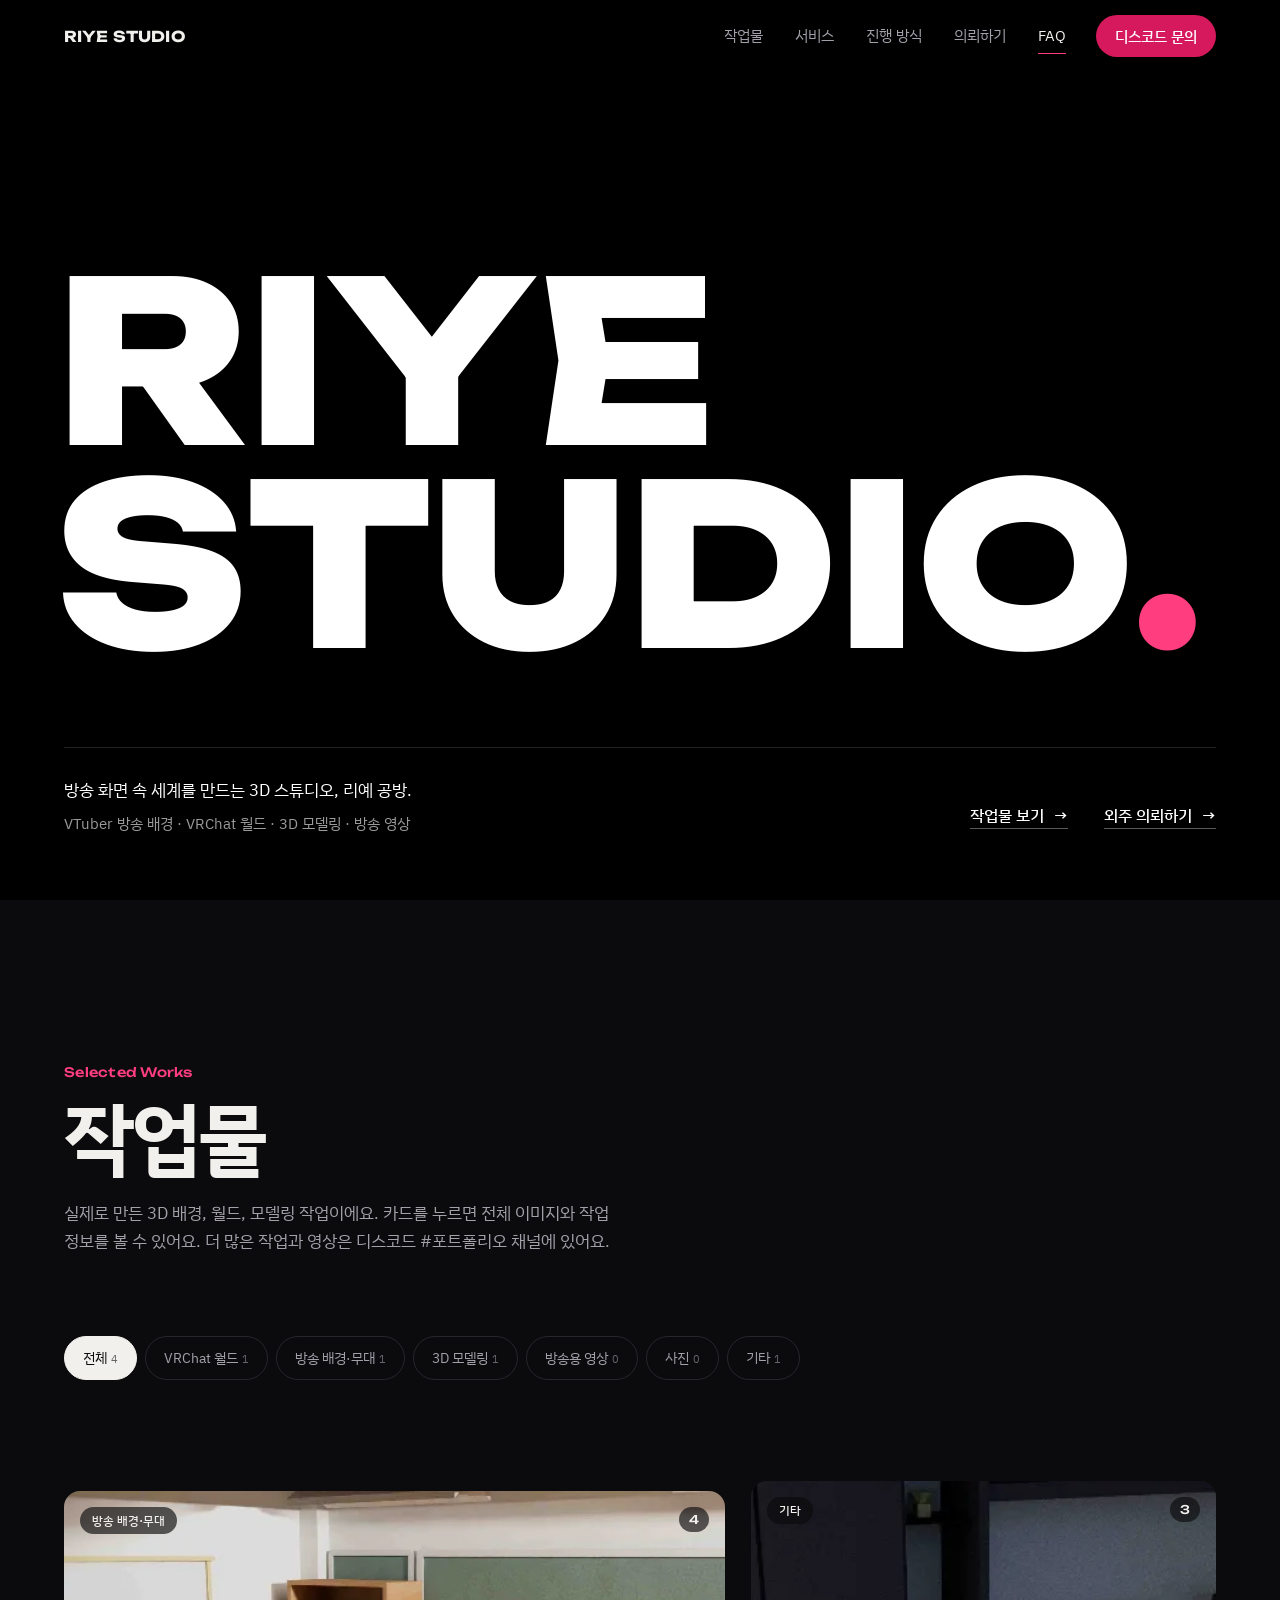
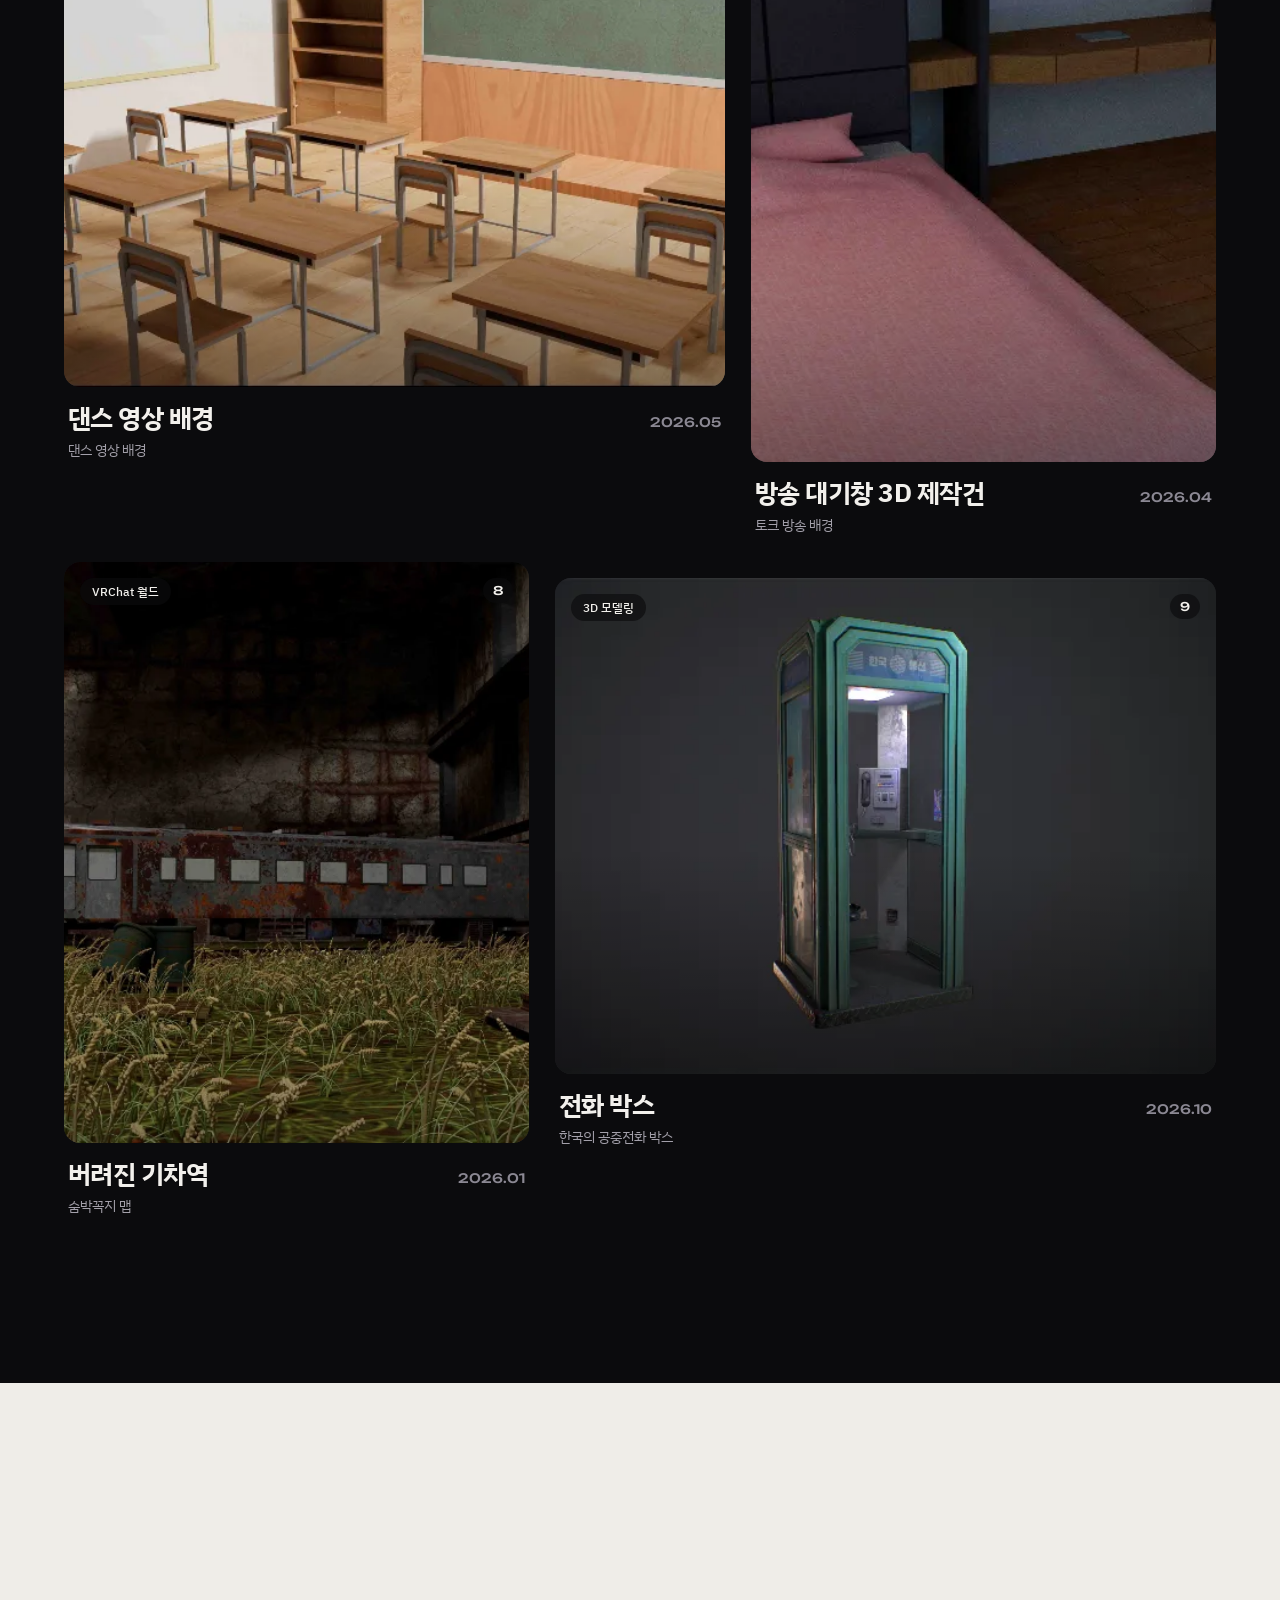
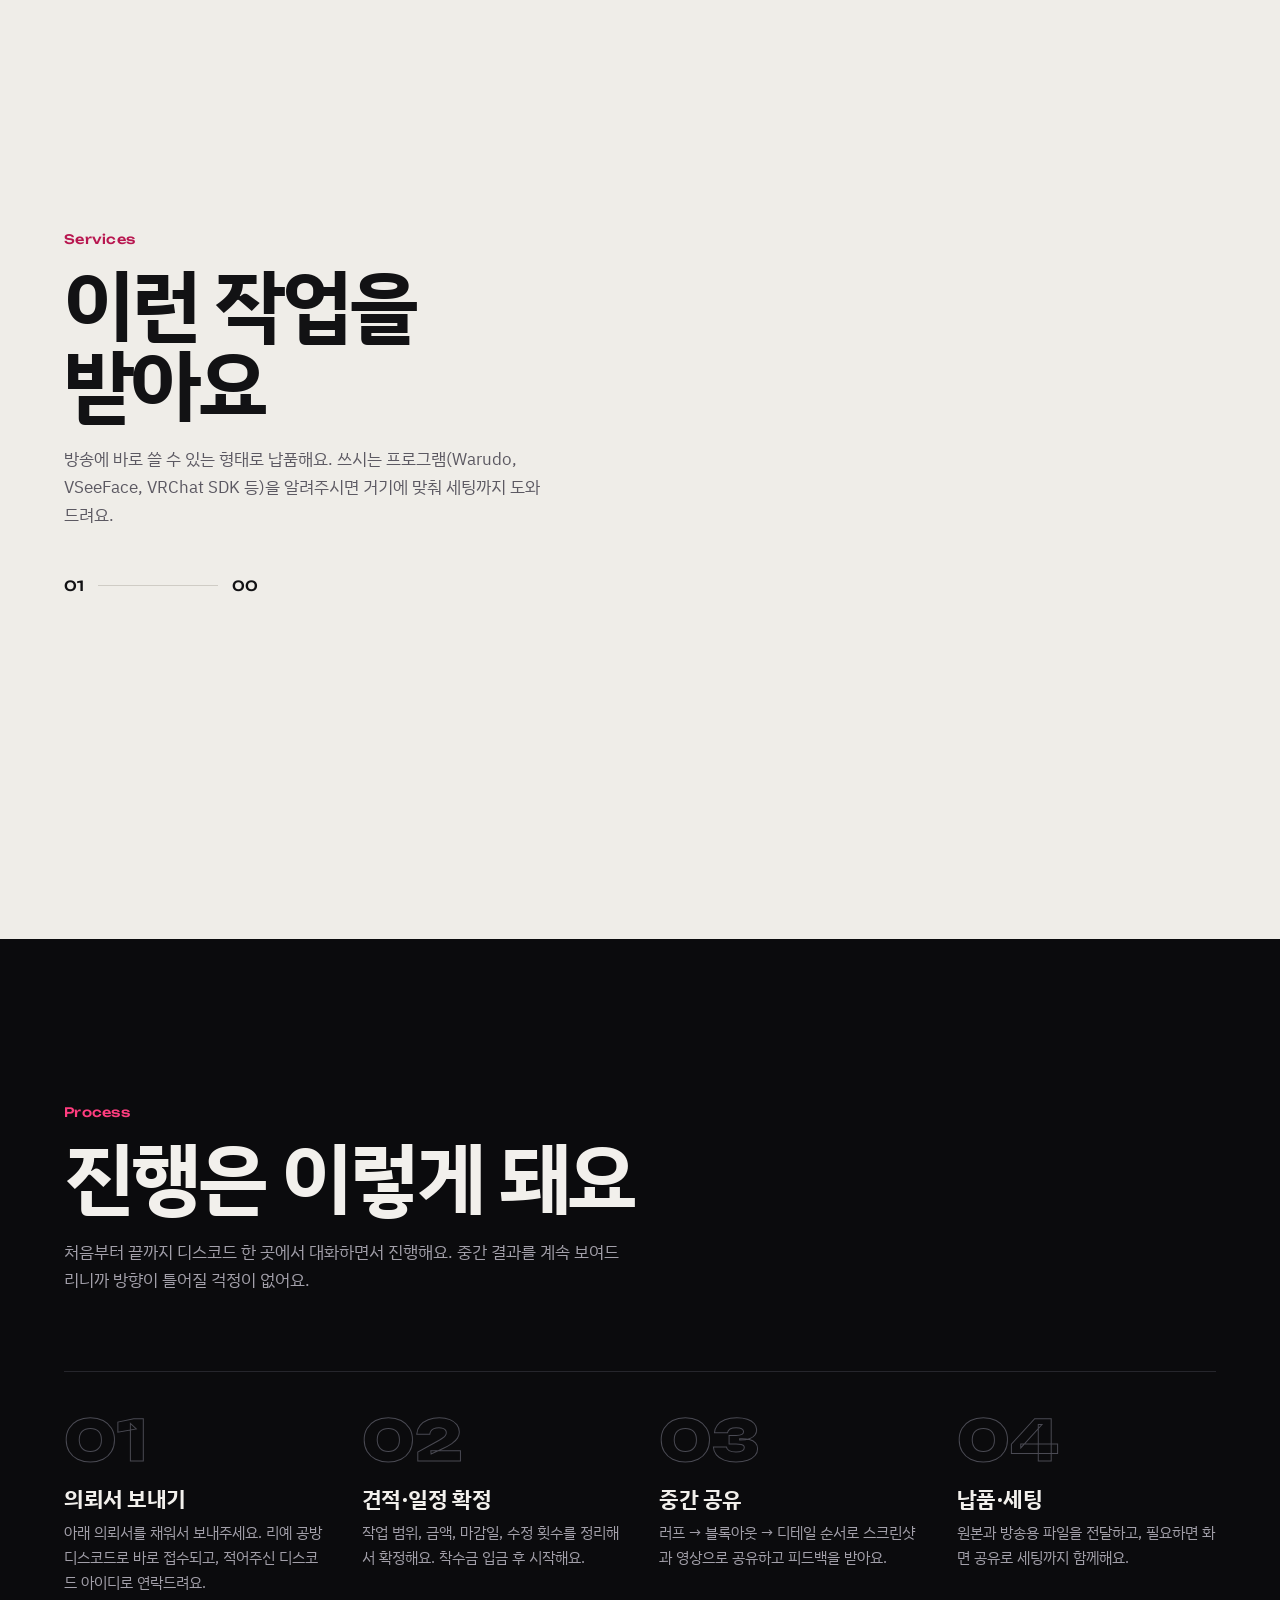
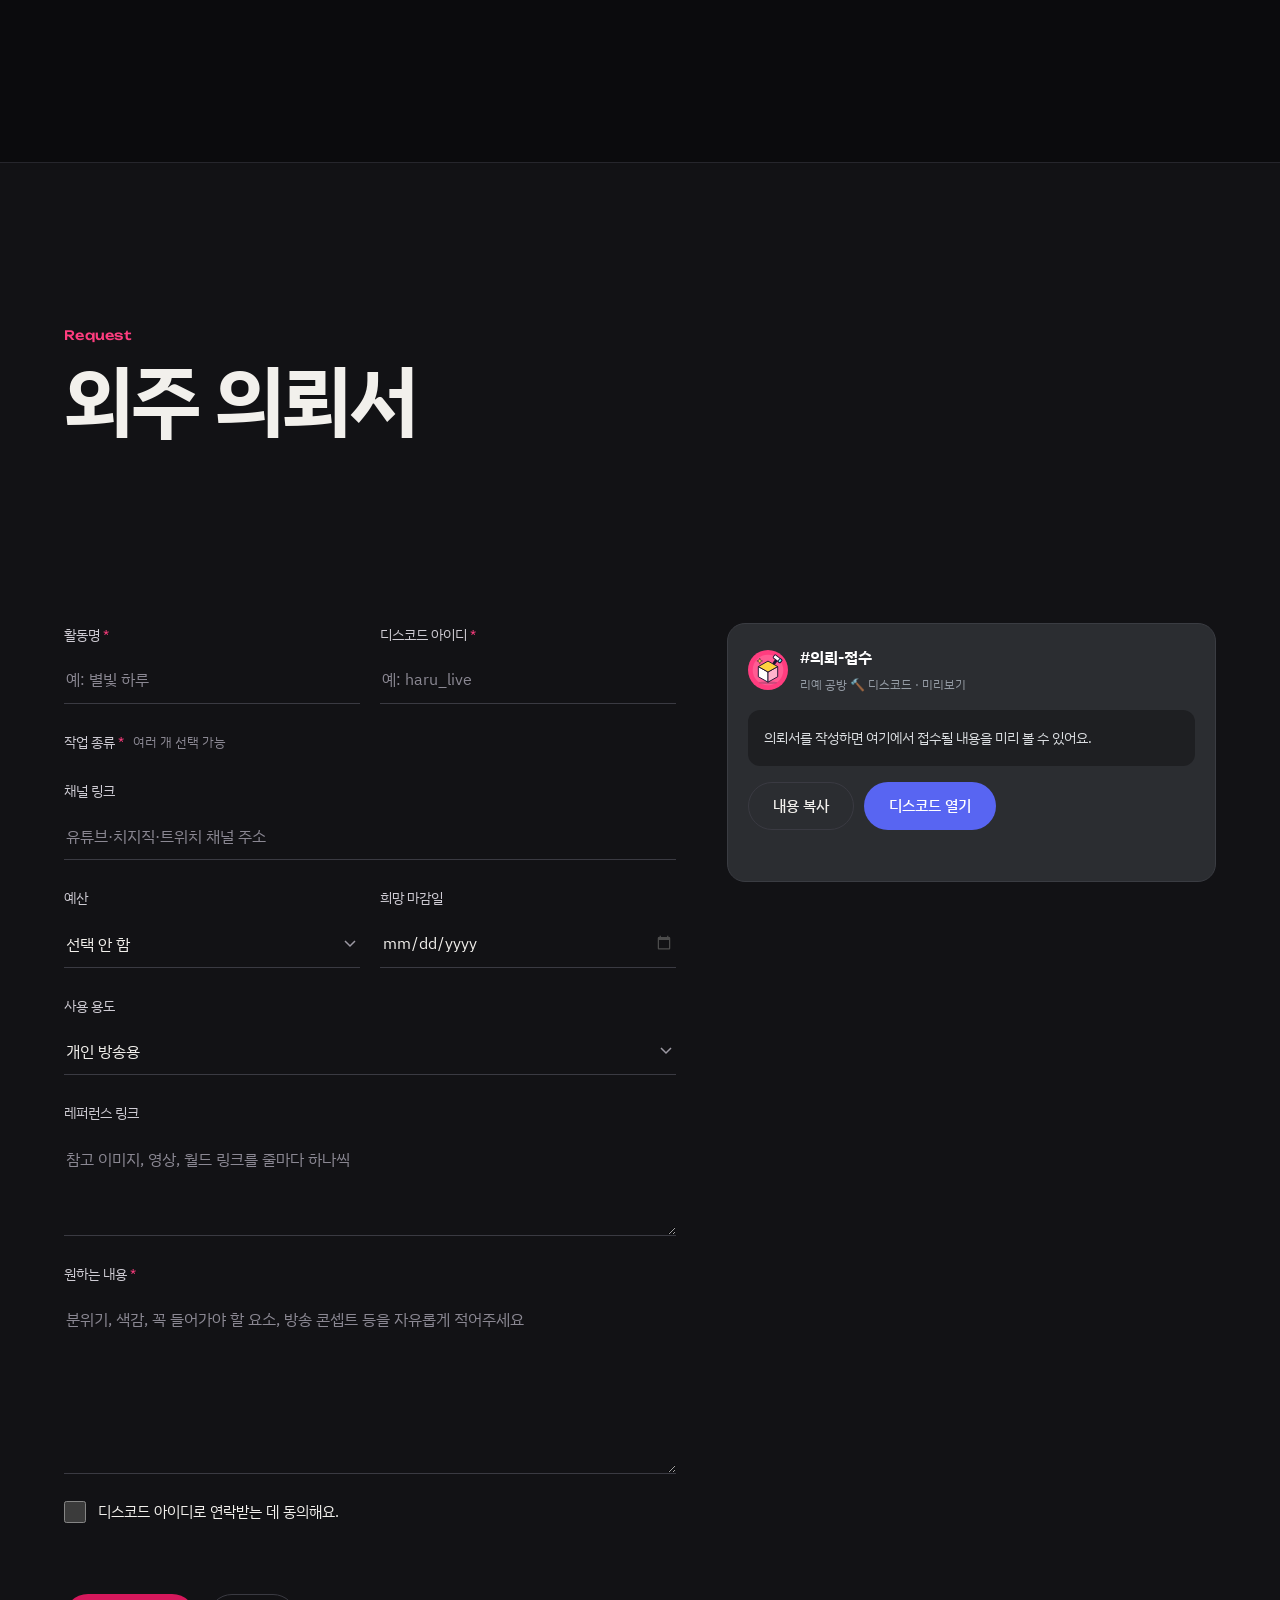
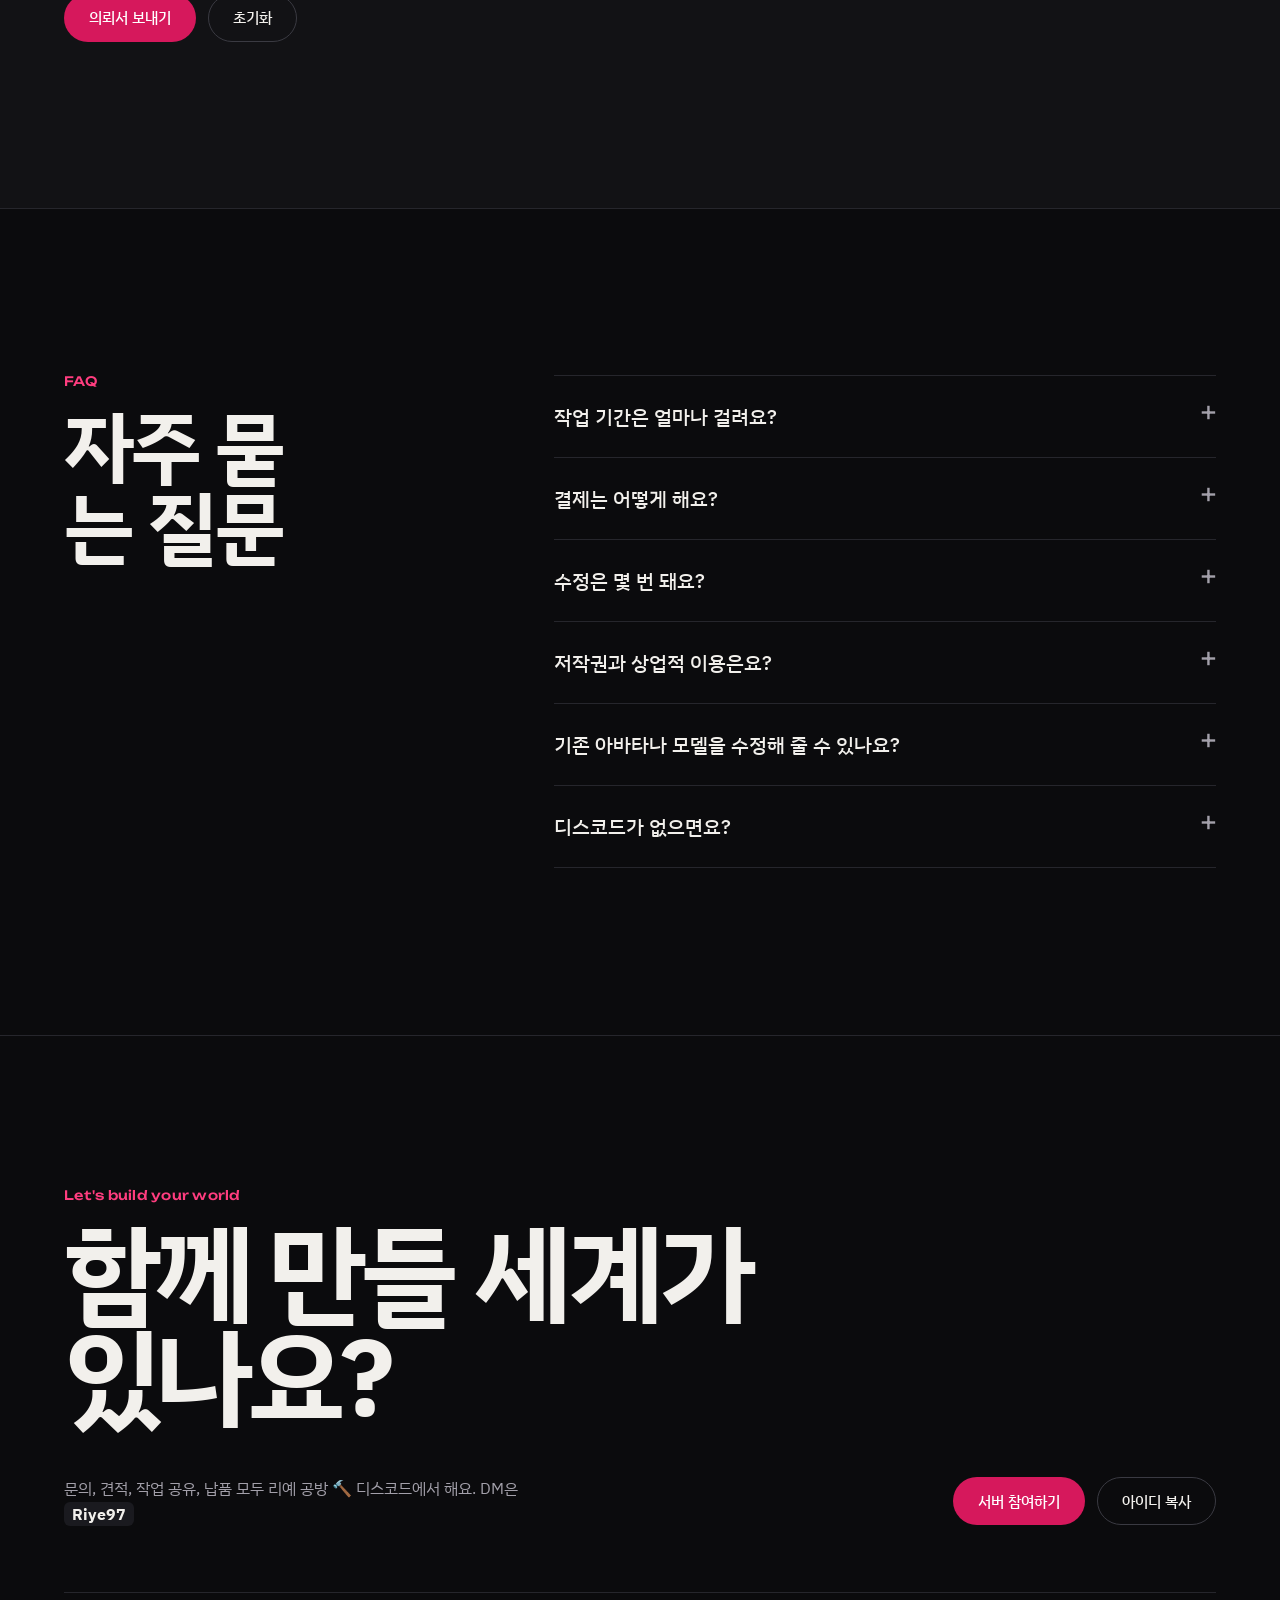
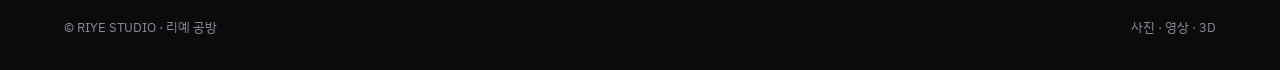
==== commit 9d85e0fa: "Add versioning to CSS and JS file links Updated stylesheet and script links to include versioning." ====
--- a/index.html
+++ b/index.html
@@ -12,7 +12,7 @@
 <link rel="preconnect" href="https://fonts.googleapis.com">
 <link rel="preconnect" href="https://fonts.gstatic.com" crossorigin>
 <link href="https://fonts.googleapis.com/css2?family=IBM+Plex+Sans+KR:wght@400;500;700&family=Unbounded:wght@500;700;800&display=swap" rel="stylesheet">
-<link rel="stylesheet" href="assets/style.css">
+<link rel="stylesheet" href="assets/style.css?v=20261124">
 </head>
 <body>
 <a class="skip" href="#main">본문으로 건너뛰기</a>
@@ -75,7 +75,7 @@
       <ol class="svc-list" id="svc"></ol>
     </div>
   </div>
-  <p class="wrap note svc-note">표시된 가격은 기본 작업 범위 기준의 참고 견적입니다. 작업 난이도, 제작 범위, 납품 형식, 상업적 이용 조건에 따라 최종 견적이 달라질 수 있습니다.</p>
+  <p class="wrap note svc-note">가격은 샘플이에요. 실제 금액은 작업 범위를 보고 디스코드에서 견적을 드려요.</p>
 </section>
 
 <section class="sec process" id="process" aria-labelledby="procTitle">
@@ -108,7 +108,7 @@
           <div class="field"><label for="nick">활동명 <span class="req" aria-hidden="true">*</span></label><input id="nick" placeholder="예: 별빛 하루" autocomplete="nickname" required></div>
           <div class="field"><label for="dc">디스코드 아이디 <span class="req" aria-hidden="true">*</span></label><input id="dc" placeholder="예: haru_live" autocomplete="off" required></div>
         </div>
-        <fieldset class="field"><legend>작업 종류 <span class="req" aria-hidden="true">*</span> <span class="hint-in">여러 개 선택 가능</span></legend><div class="chips" id="types"></div><div class="est" id="est" aria-live="polite" hidden></div></fieldset>
+        <fieldset class="field"><legend>작업 종류 <span class="req" aria-hidden="true">*</span> <span class="hint-in">여러 개 선택 가능</span></legend><div class="chips" id="types"></div></fieldset>
         <div class="field"><label for="link">채널 링크</label><input id="link" placeholder="유튜브·치지직·트위치 채널 주소" inputmode="url" autocomplete="url"></div>
         <div class="two">
           <div class="field"><label for="budget">예산</label><select id="budget"><option value="">선택 안 함</option><option>10만 원 이하</option><option>10~30만 원</option><option>30~60만 원</option><option>60~100만 원</option><option>100만 원 이상</option><option>견적 받아보고 결정</option></select></div>
@@ -180,7 +180,6 @@
 </div>
 
 <script src="config.js"></script>
-<script src="assets/pricing.js"></script>
-<script src="assets/app.js" defer></script>
+<script src="assets/app.js?v=20261124" defer></script>
 </body>
 </html>
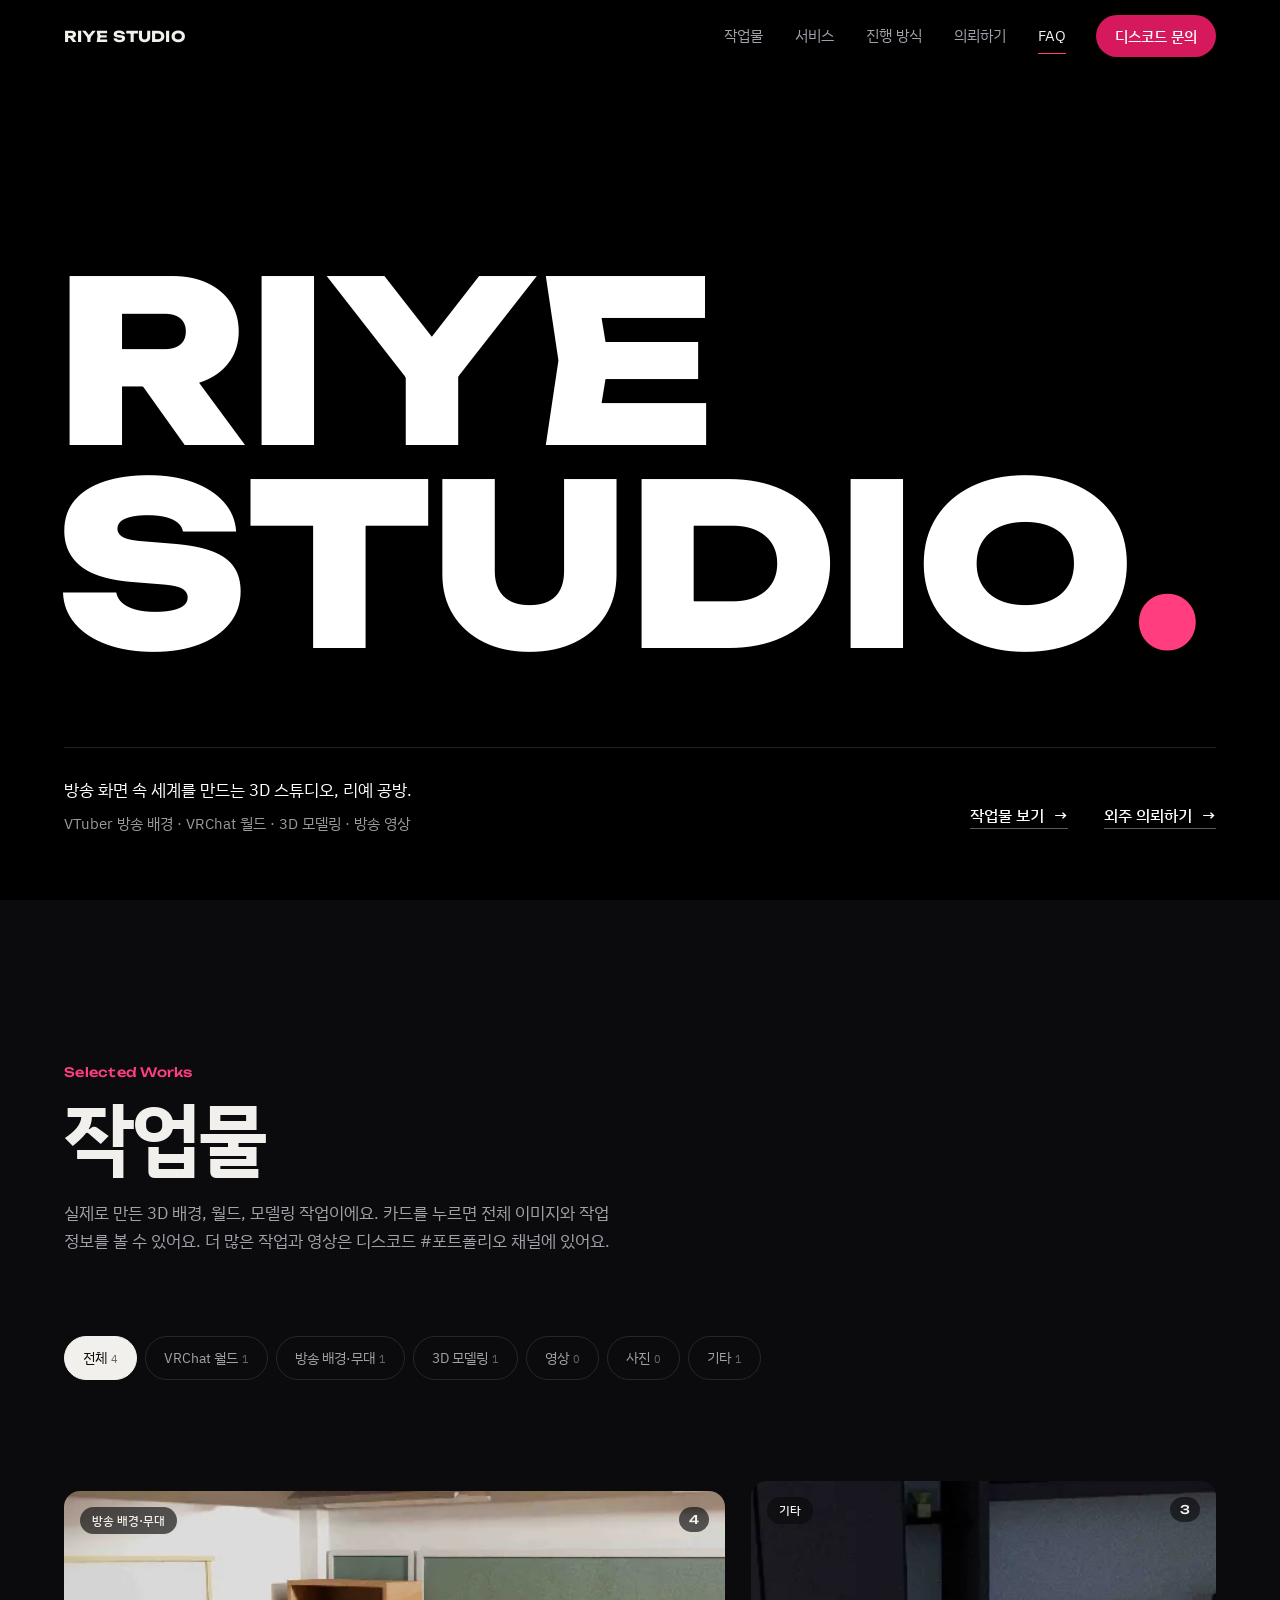
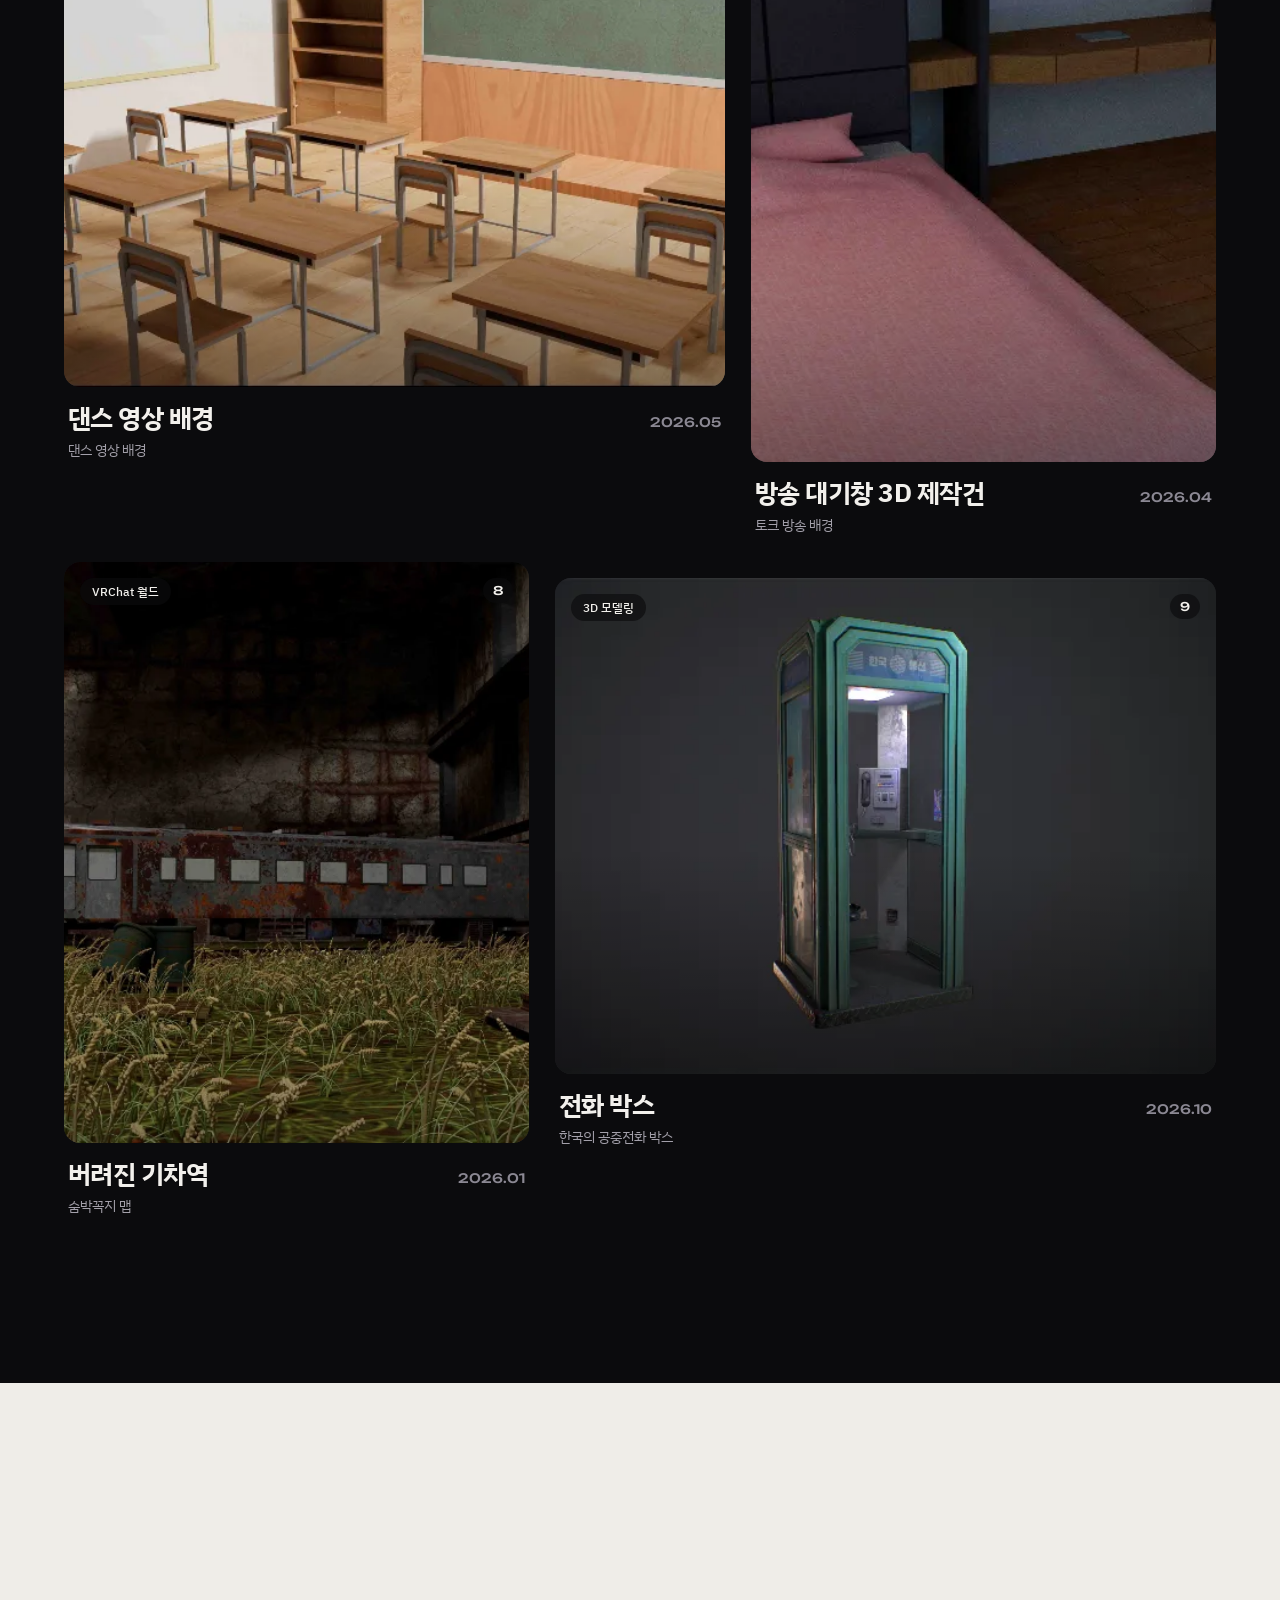
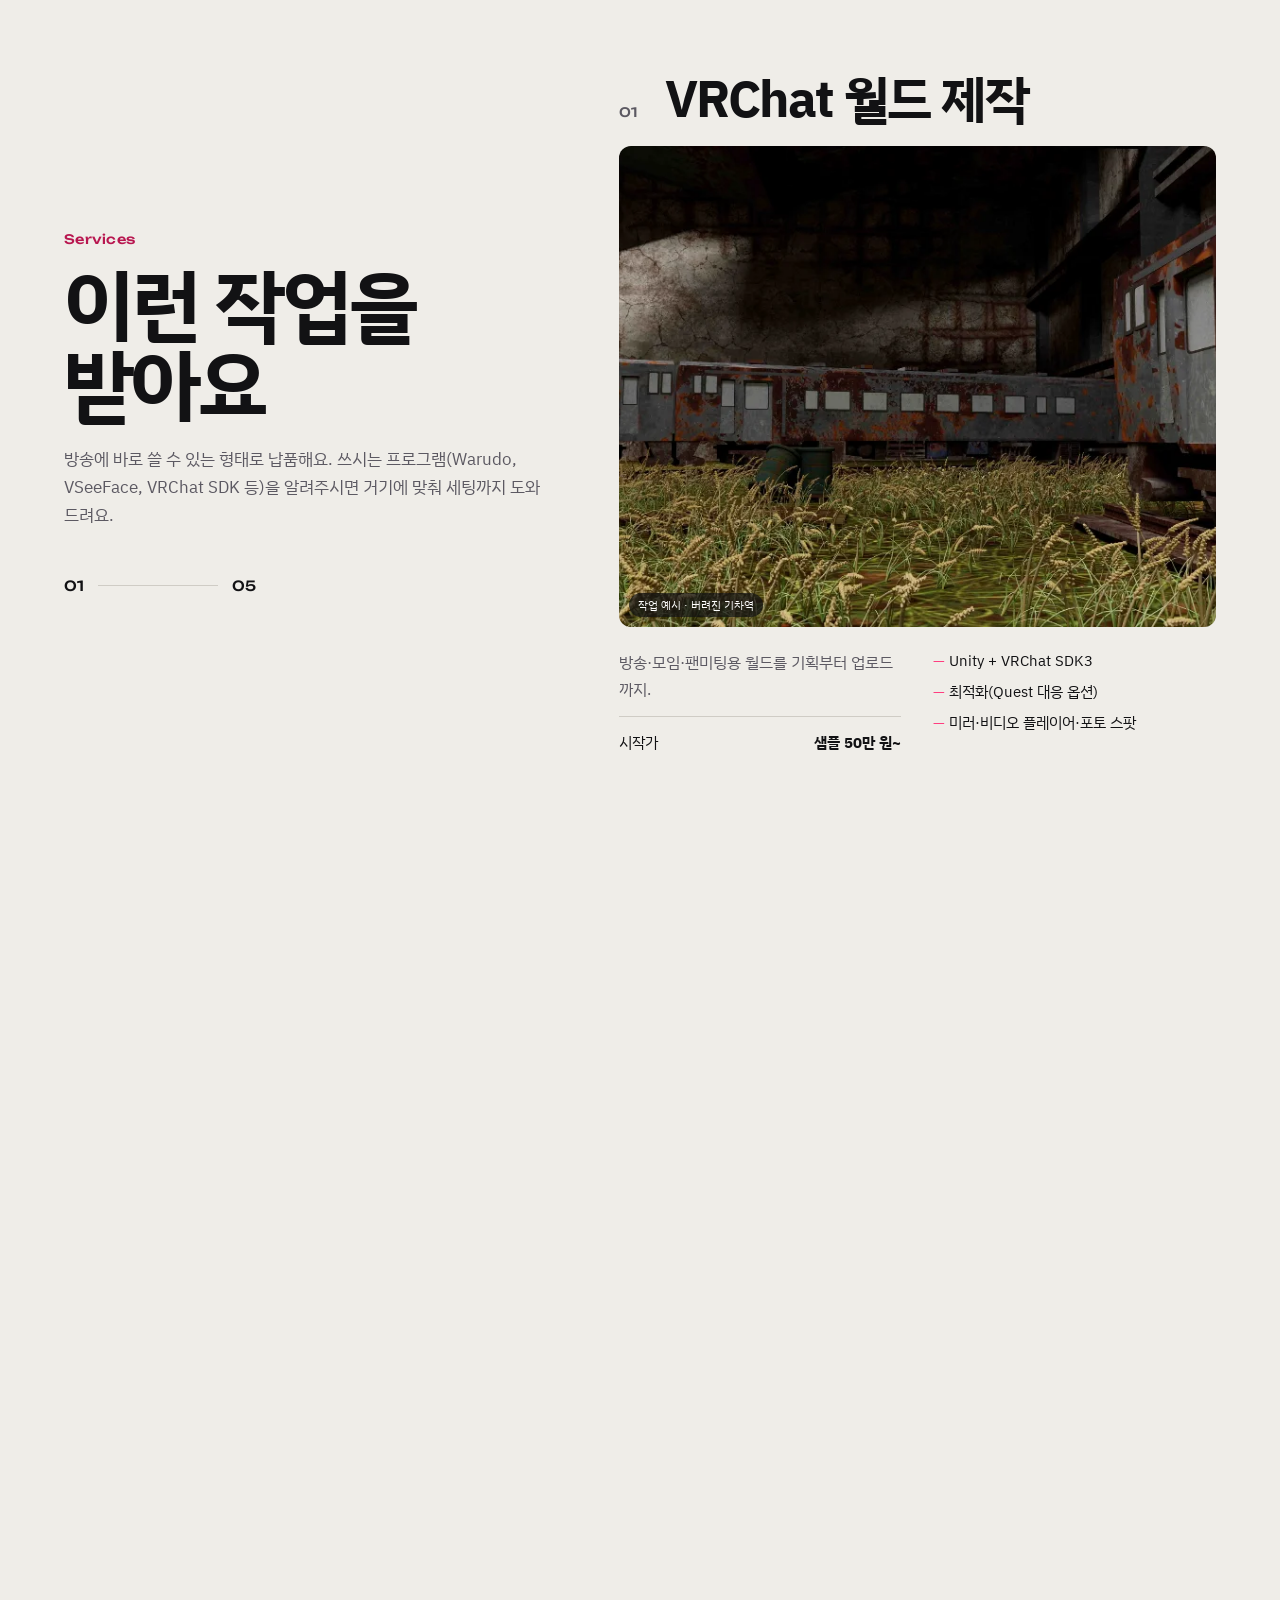
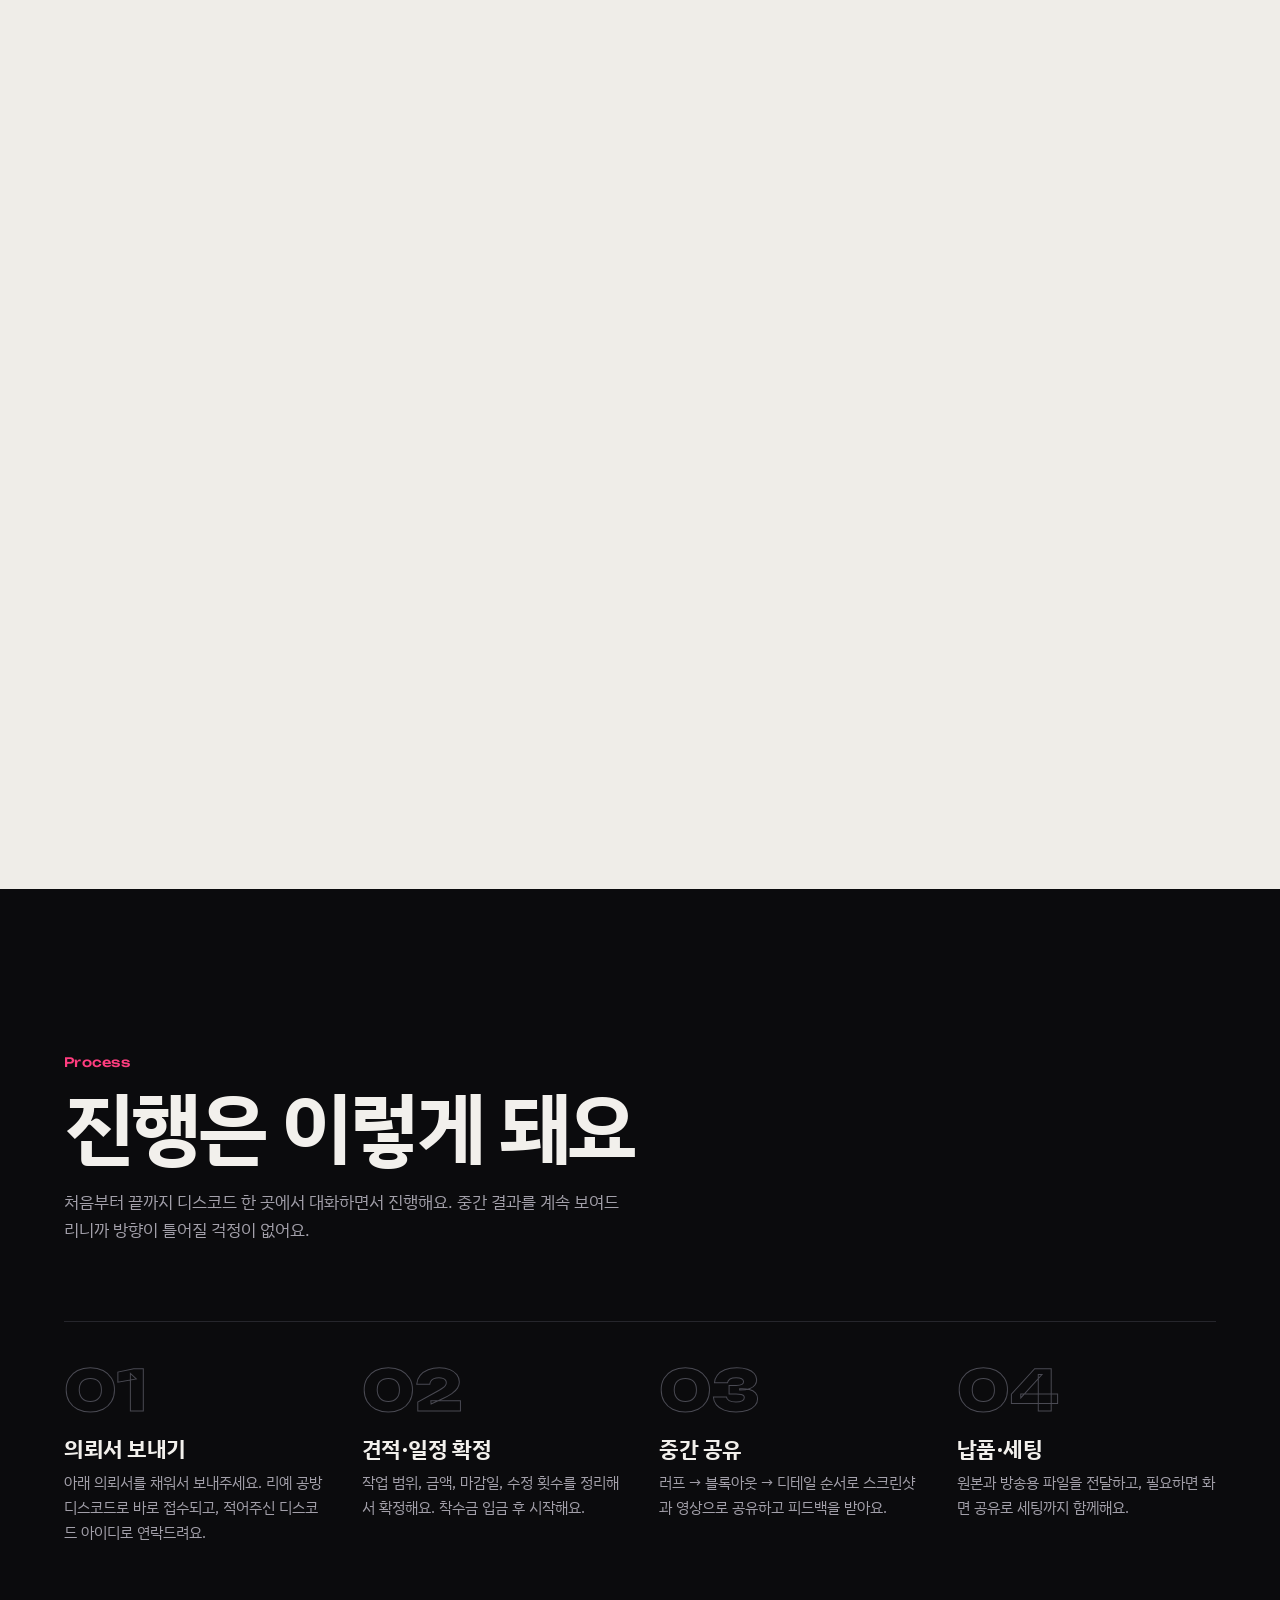
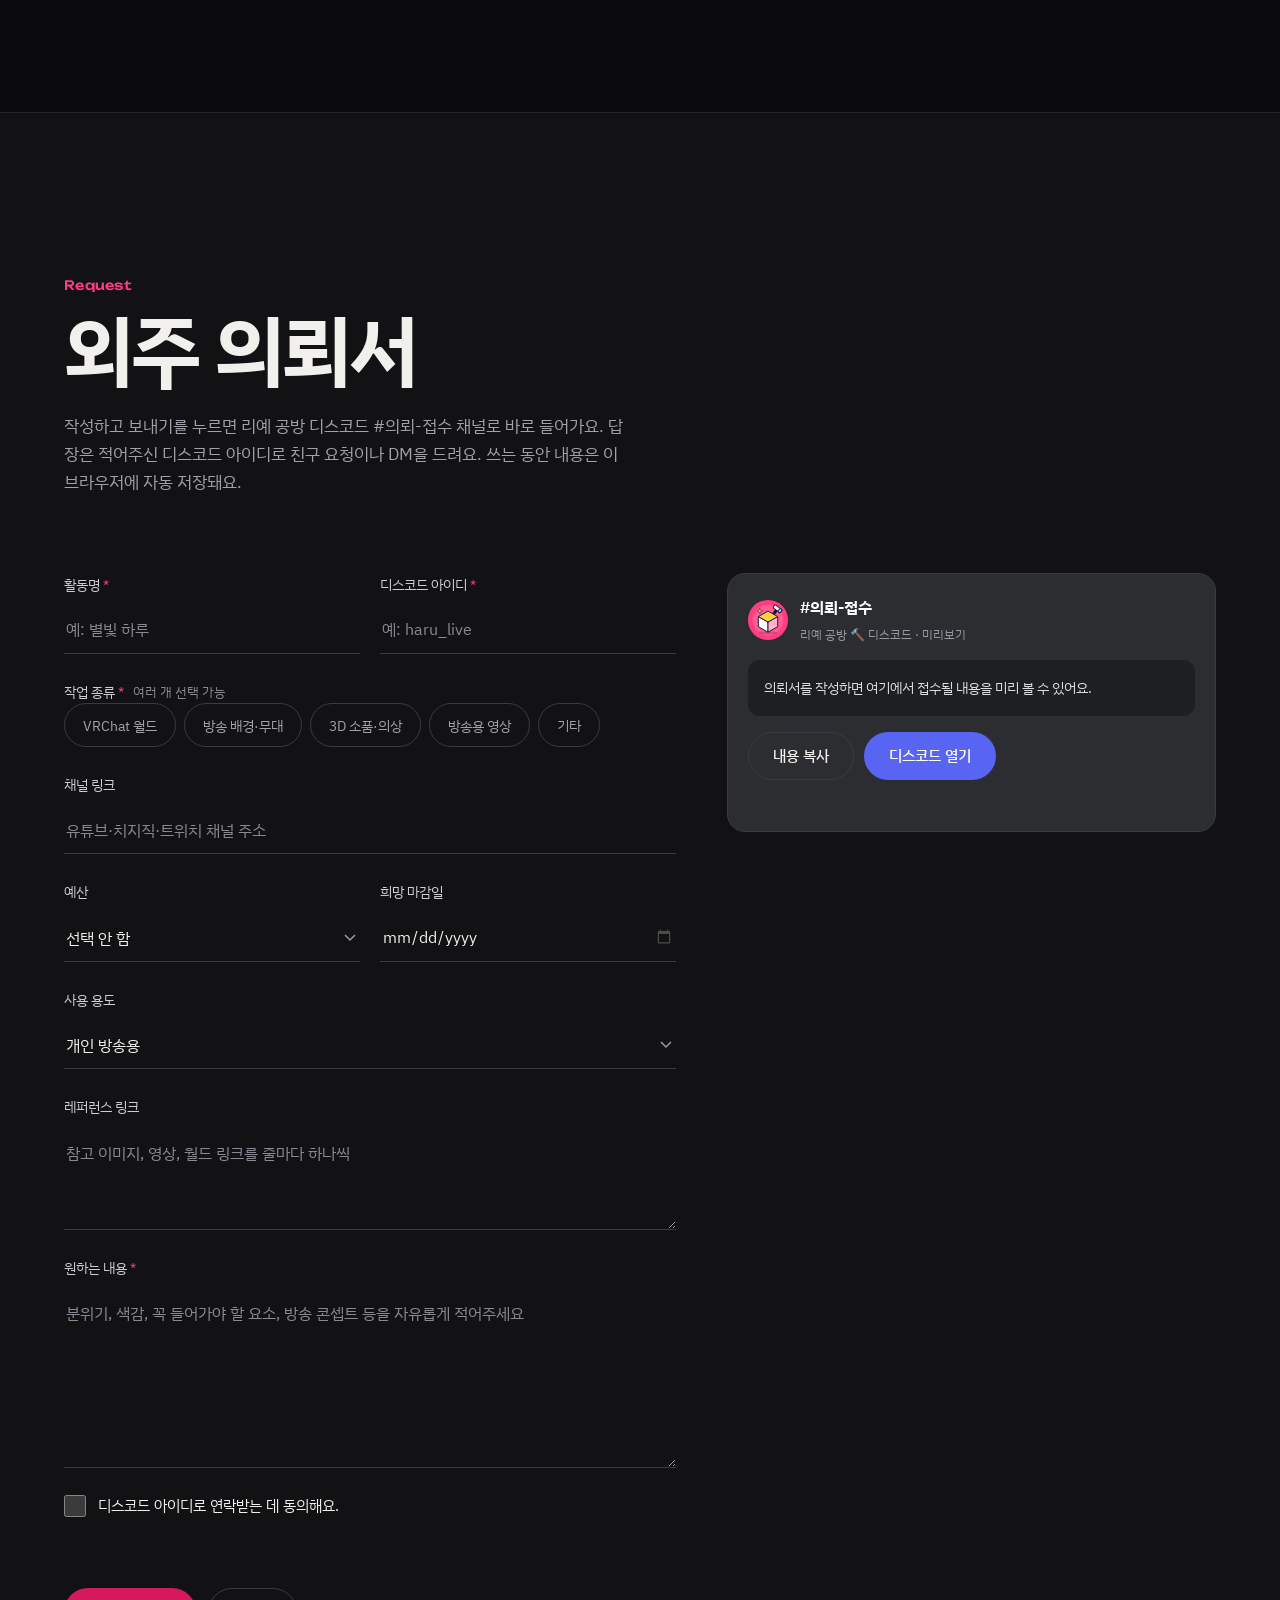
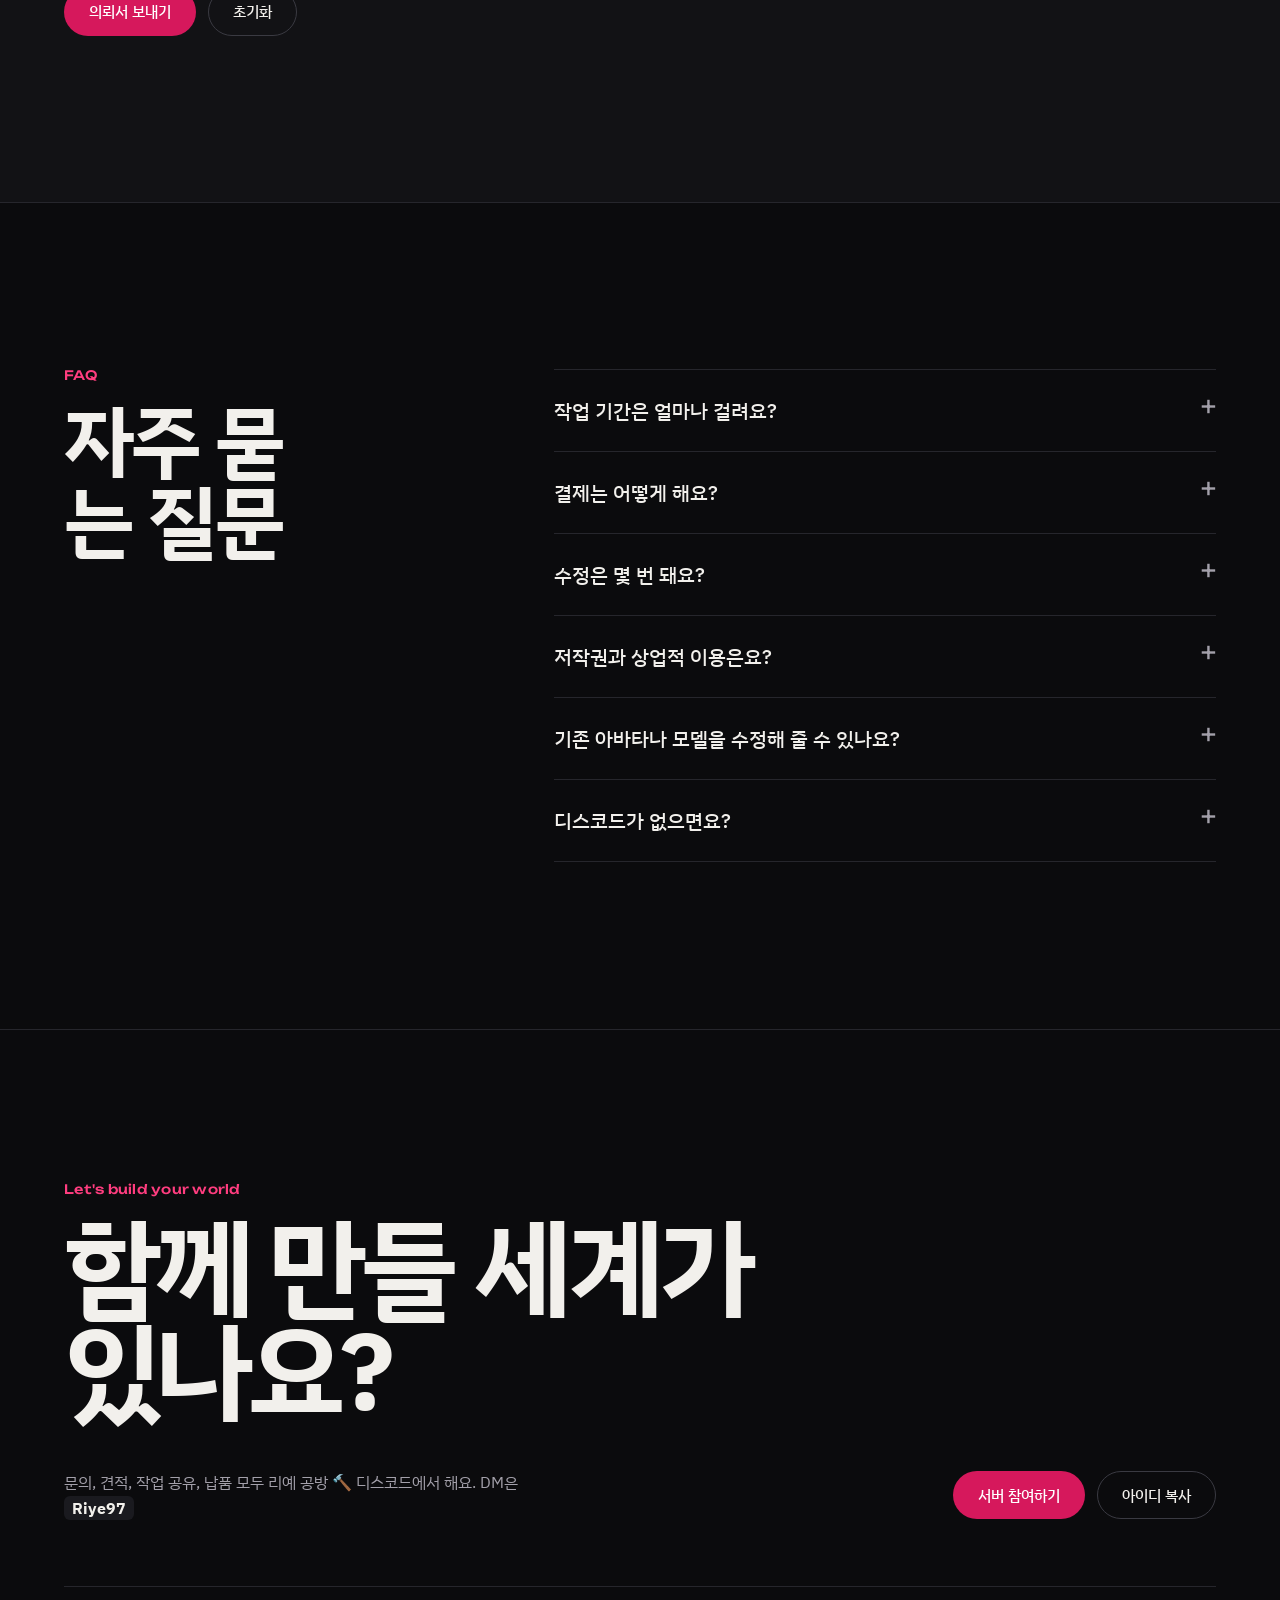
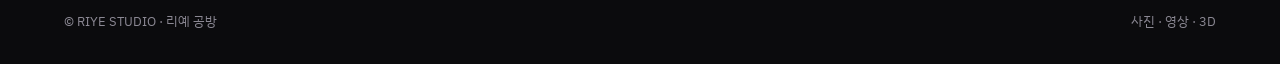
==== commit 3d299a09: "Update stylesheet and script version numbers Updated version query parameters for CSS and JS files." ====
--- a/index.html
+++ b/index.html
@@ -12,7 +12,7 @@
 <link rel="preconnect" href="https://fonts.googleapis.com">
 <link rel="preconnect" href="https://fonts.gstatic.com" crossorigin>
 <link href="https://fonts.googleapis.com/css2?family=IBM+Plex+Sans+KR:wght@400;500;700&family=Unbounded:wght@500;700;800&display=swap" rel="stylesheet">
-<link rel="stylesheet" href="assets/style.css?v=20261124">
+<link rel="stylesheet" href="assets/style.css?v=20261125">
 </head>
 <body>
 <a class="skip" href="#main">본문으로 건너뛰기</a>
@@ -180,6 +180,6 @@
 </div>
 
 <script src="config.js"></script>
-<script src="assets/app.js?v=20261124" defer></script>
+<script src="assets/app.js?v=20261125" defer></script>
 </body>
 </html>
--- a/assets/style.css
+++ b/assets/style.css
@@ -104,6 +104,10 @@
 .filters button:hover{color:var(--ink);border-color:#45454d}
 .filters button[aria-pressed=true]{background:var(--ink);color:var(--bg);border-color:var(--ink)}
 .filters sup{font-size:11px;opacity:.6;margin-left:4px;vertical-align:baseline}
+.subf{margin-top:-20px}
+.subf[hidden]{display:none}
+.subf button{min-height:38px;padding:0 14px;font-size:13px}
+.subf button[aria-pressed=true]{background:transparent;color:var(--ink);border-color:var(--ink)}
 .grid{display:grid;grid-template-columns:repeat(12,minmax(0,1fr));gap:clamp(16px,2vw,28px)}
 .card{grid-column:span 6;position:relative;display:block;width:100%;padding:0;border:0;background:none;text-align:left;cursor:pointer;color:inherit}
 .card:nth-child(4n+1){grid-column:span 7}.card:nth-child(4n+2){grid-column:span 5;margin-top:14%}
@@ -200,38 +204,6 @@
 .pinned .svc-h h3{font-size:clamp(36px,4vw,64px)}
 .pinned .svc-note{display:none}
 
-/* pricing */
-.svc-d{color:var(--paper-mute)}
-.svc-f{margin:12px 0 0;padding:0;list-style:none;display:flex;flex-wrap:wrap;gap:6px 14px;font-size:14px;color:var(--paper-mute)}
-.svc-f li::before{content:"— ";color:var(--pink)}
-.plans{list-style:none;margin:16px 0 0;padding:0;border-top:1px solid #cfccc5}
-.plan{padding:12px 0;border-bottom:1px solid #cfccc5}
-.svc-txt .plan::before{content:none}
-.plan-h{display:flex;justify-content:space-between;align-items:baseline;gap:12px}
-.plan-h b{font-size:15px}
-.plan-p{font:700 16px var(--f-b);white-space:nowrap;color:var(--paper-ink)}
-.plan p{font-size:14px;color:var(--paper-mute);margin-top:4px}
-.plan-d{display:block;font-size:13px;color:#6e6b74;margin-top:2px}
-.svc-x{font-size:13px;color:var(--paper-mute);margin-top:12px}
-.svc-x b{color:var(--paper-ink);font-weight:500}
-.tlink-dark{color:var(--paper-ink);margin-top:6px}
-.tlink-dark::after{background:rgba(18,18,20,.3)}
-.services .note{max-width:72ch}
-.est{border:1px solid #3a3a42;border-radius:12px;padding:14px 16px;margin-top:12px;font-size:14px}
-.est[hidden]{display:none}
-.est-h{color:var(--mute);font-size:13px;margin-bottom:6px}
-.est ul{list-style:none;margin:0;padding:0;display:grid;gap:4px}
-.est li{display:flex;justify-content:space-between;gap:12px}
-.est li b{white-space:nowrap;font-weight:500}
-.est-sum{display:flex;justify-content:space-between;gap:12px;border-top:1px solid var(--line);margin-top:8px;padding-top:8px}
-.est-sum b{color:var(--ink);white-space:nowrap}
-.est-n{color:var(--dim);font-size:12px;margin-top:8px}
-.pinned .svc-body{grid-template-rows:minmax(96px,1fr) auto}
-.pinned .svc-txt{display:block!important}
-.pinned .svc-f{display:none}
-.pinned .plans{margin-top:10px}
-.pinned .plan{padding:8px 0}
-
 /* process */
 .track{height:1px;background:var(--line);position:relative;margin-bottom:40px}
 .track i{position:absolute;inset:0;background:var(--pink);transform:scaleX(var(--p,0));transform-origin:left}
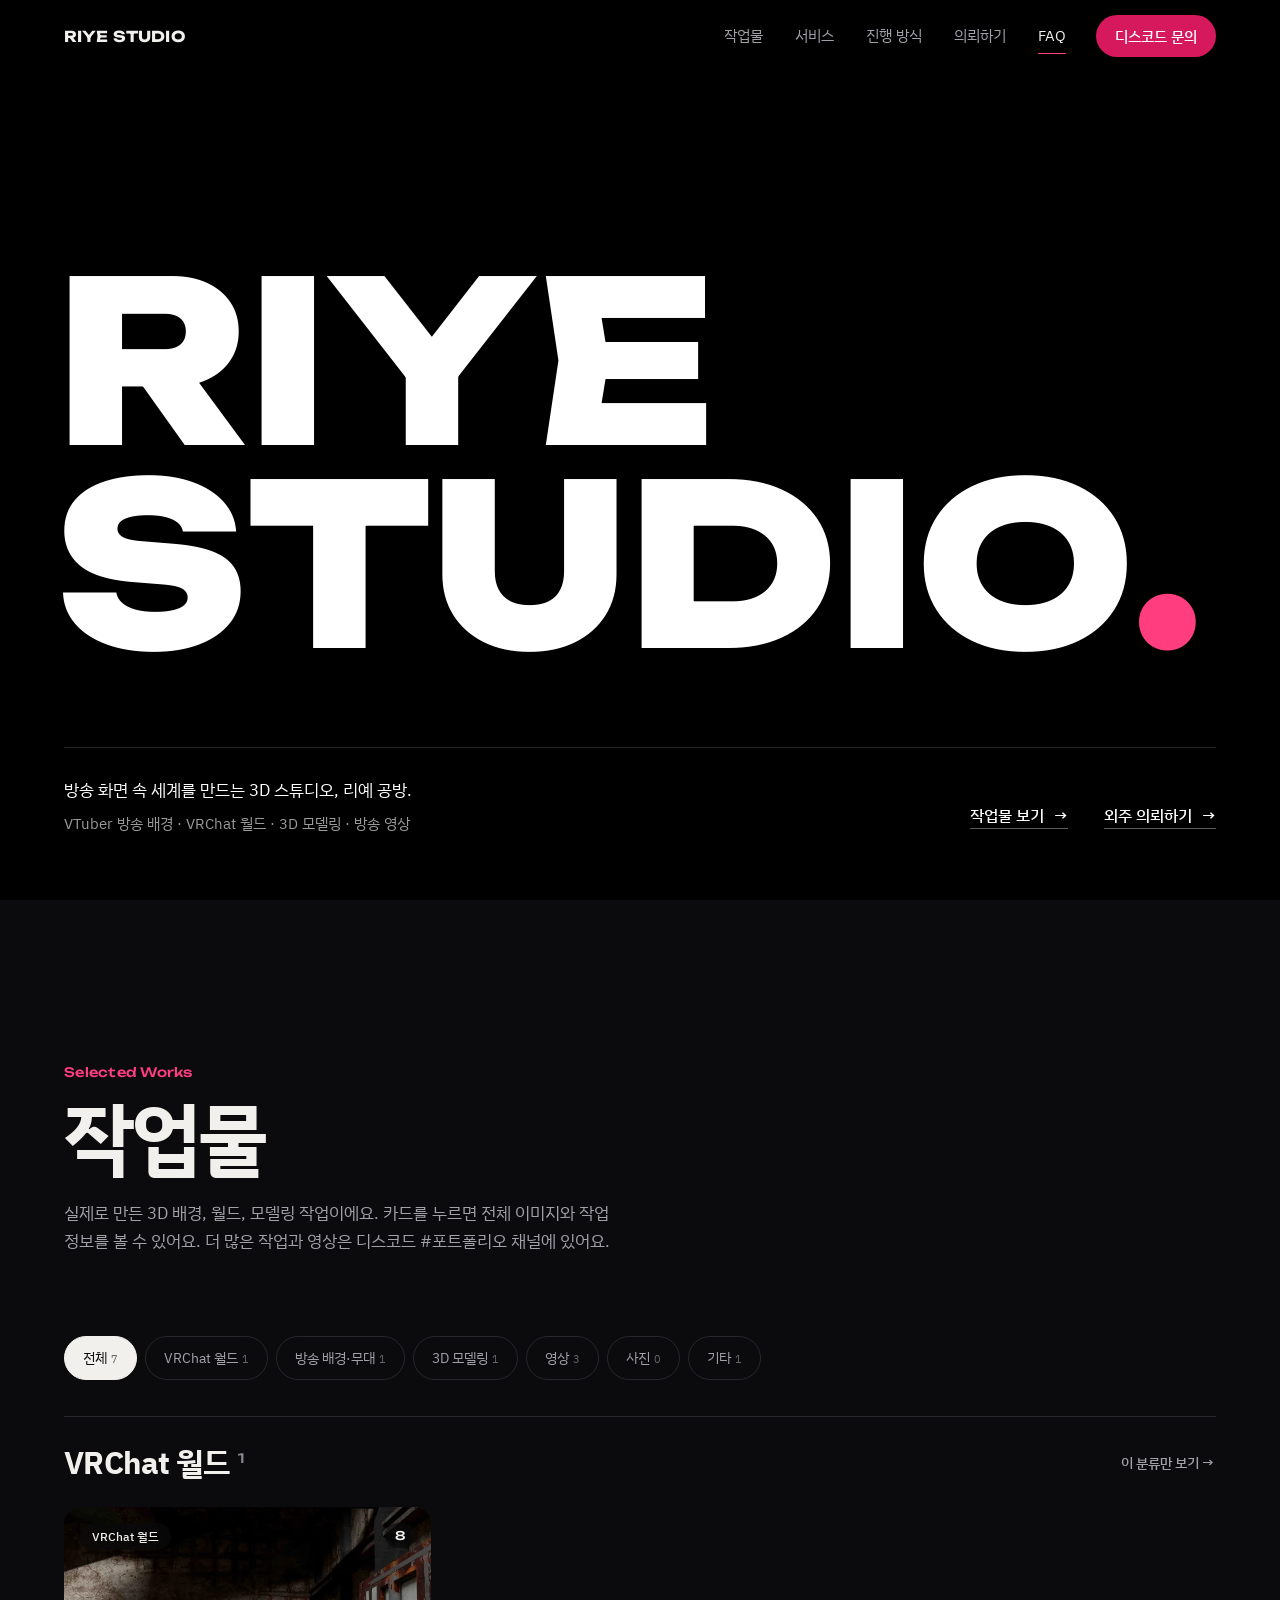
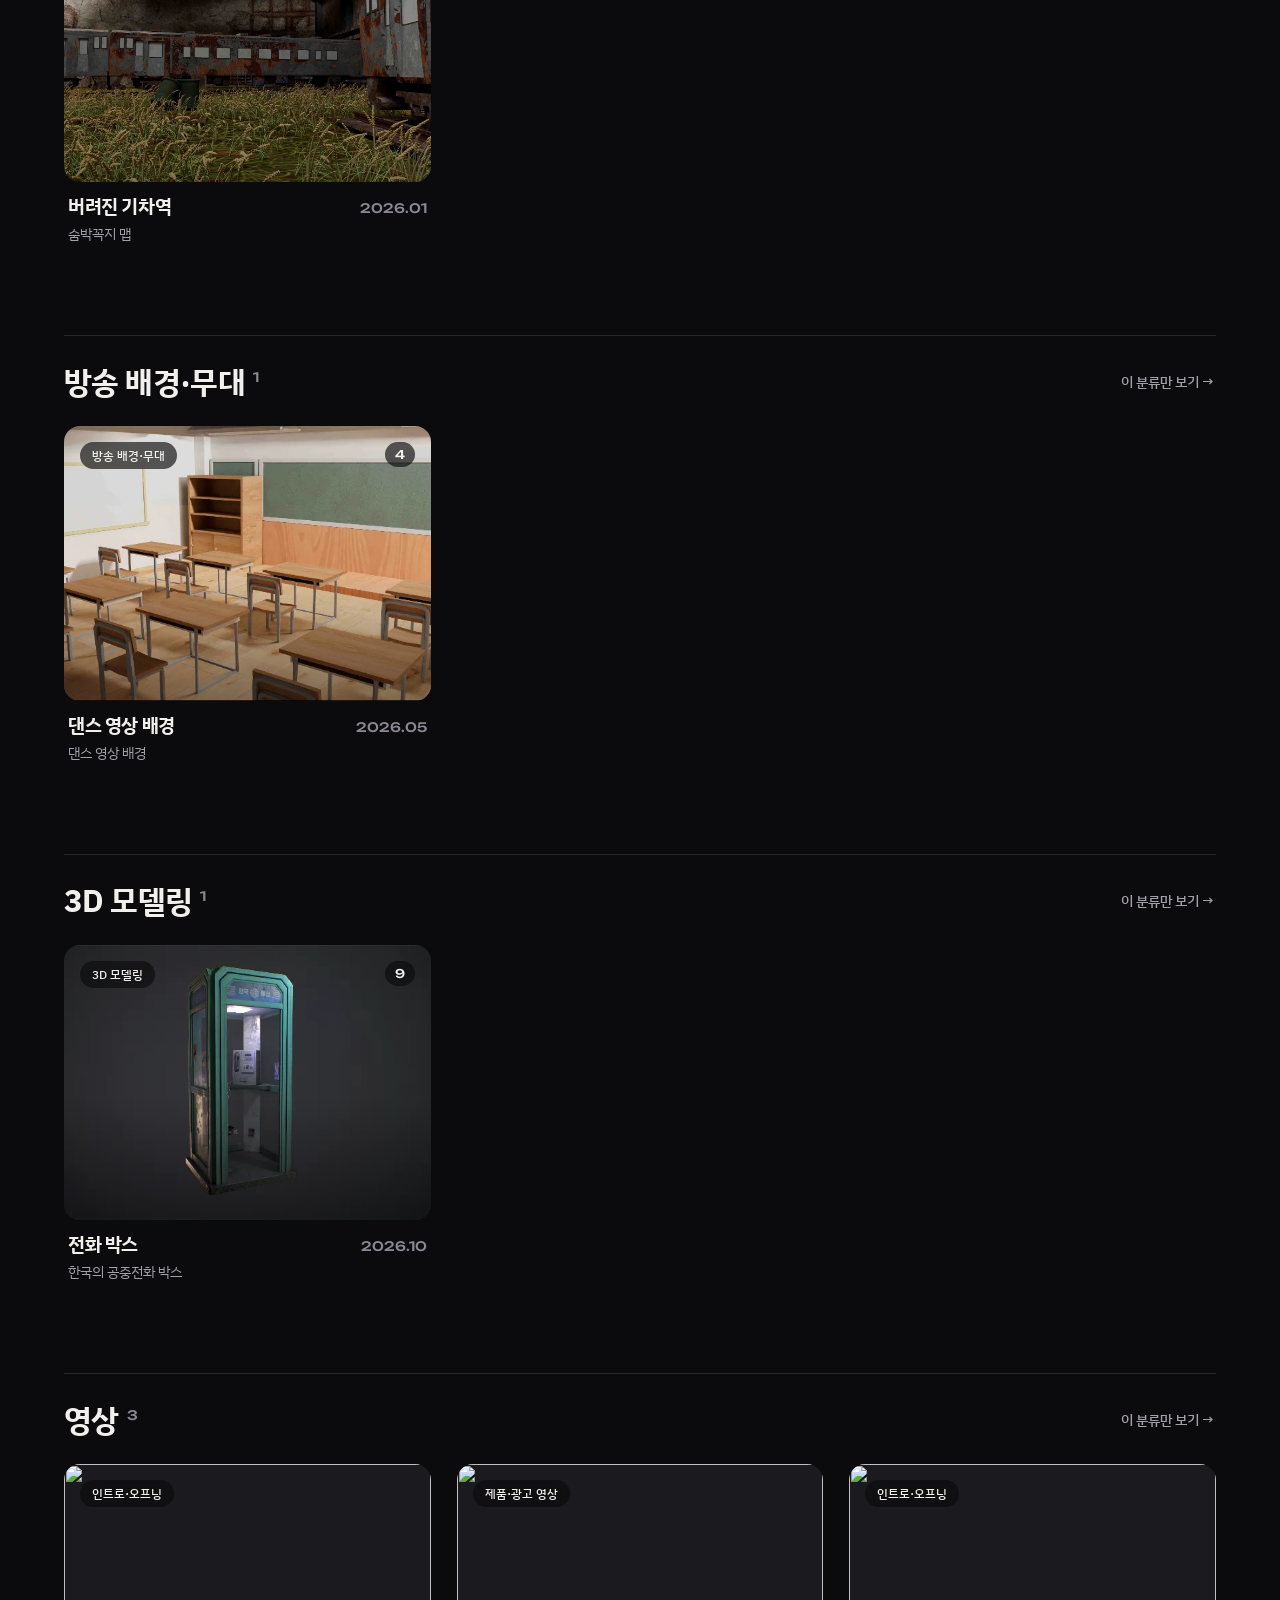
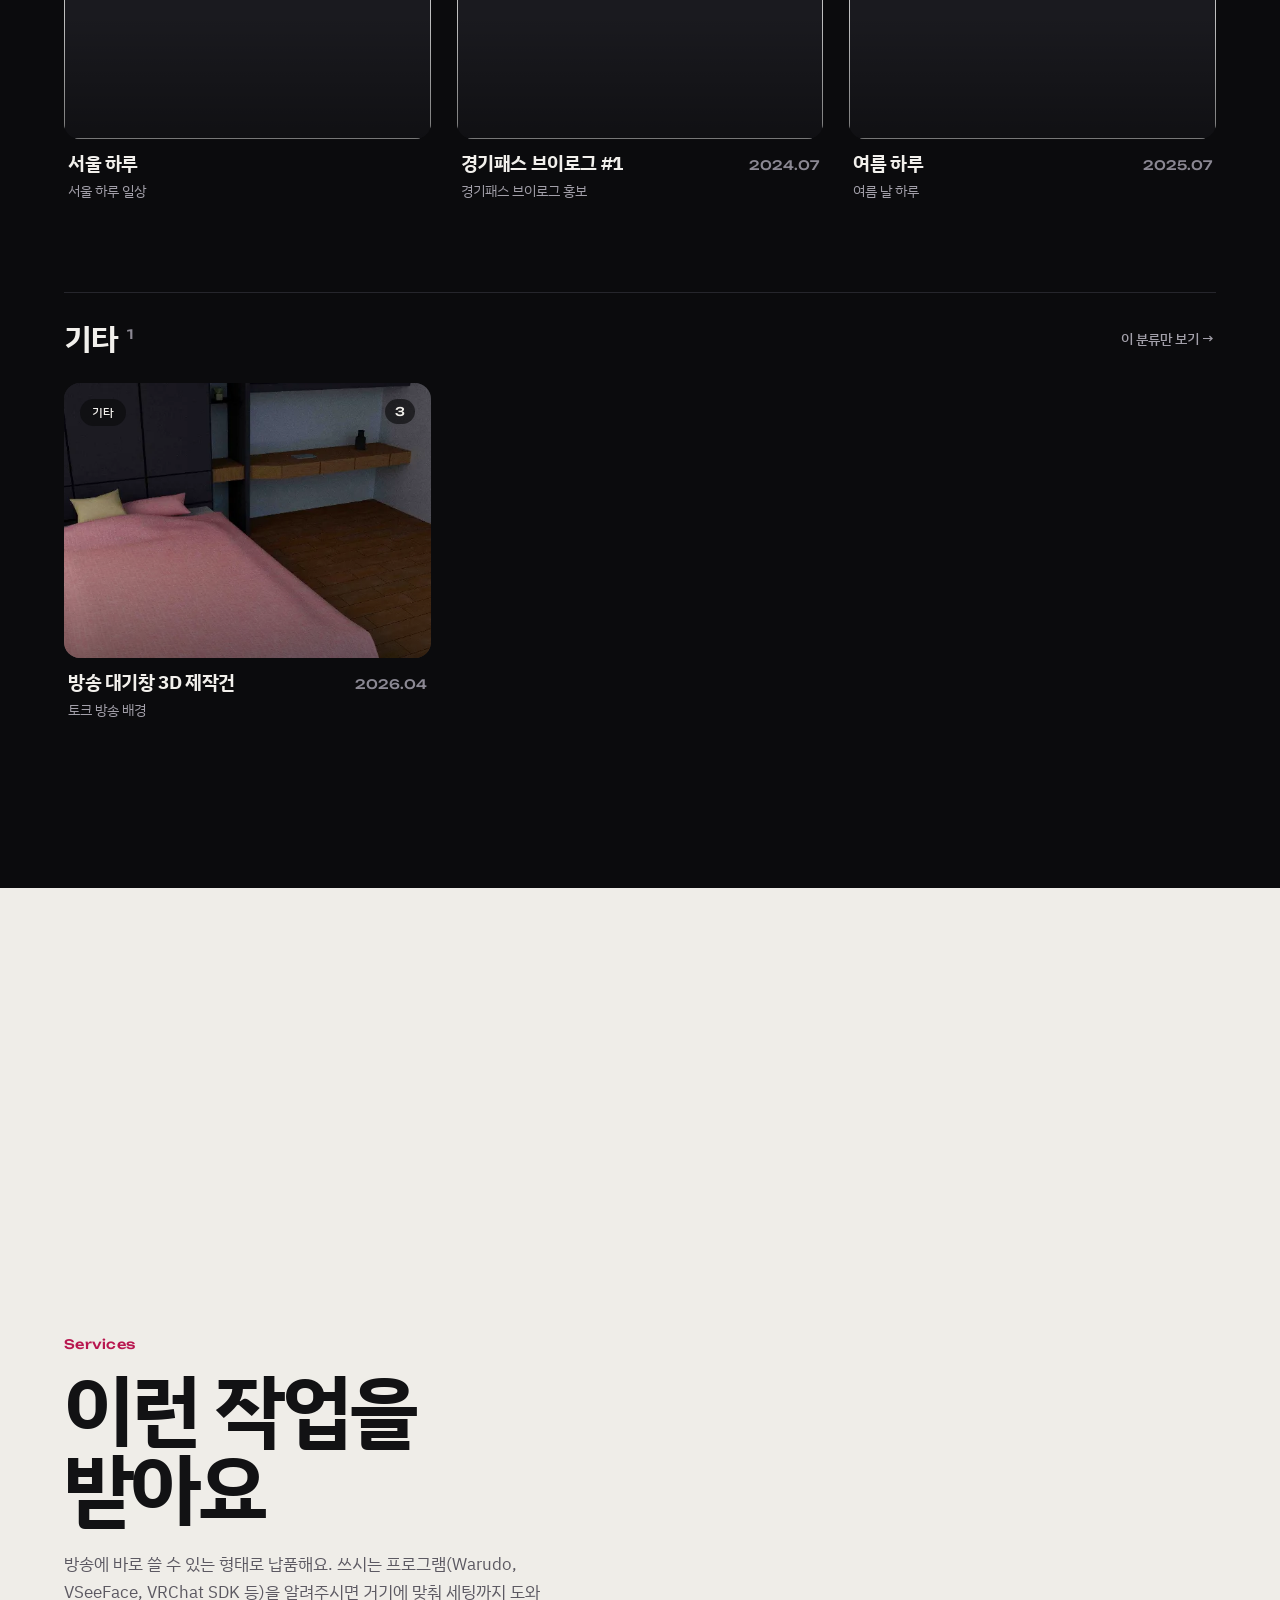
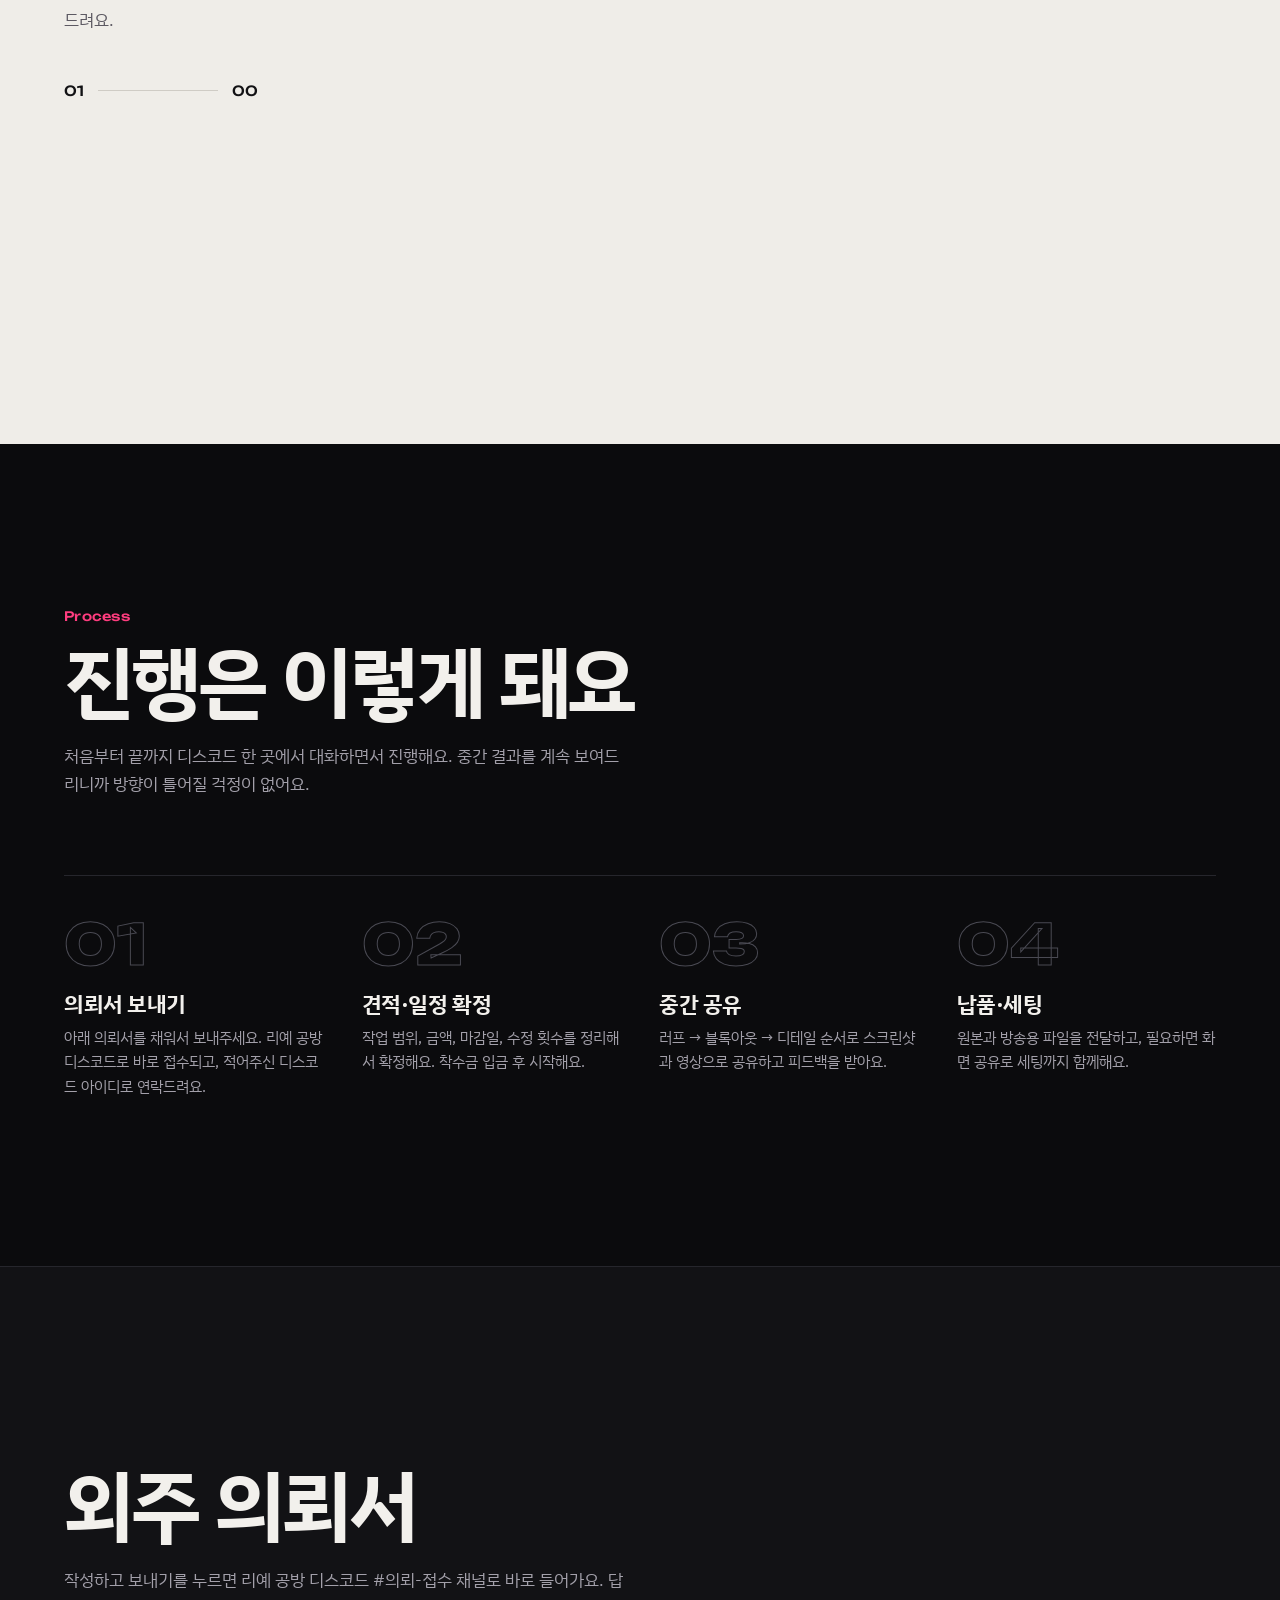
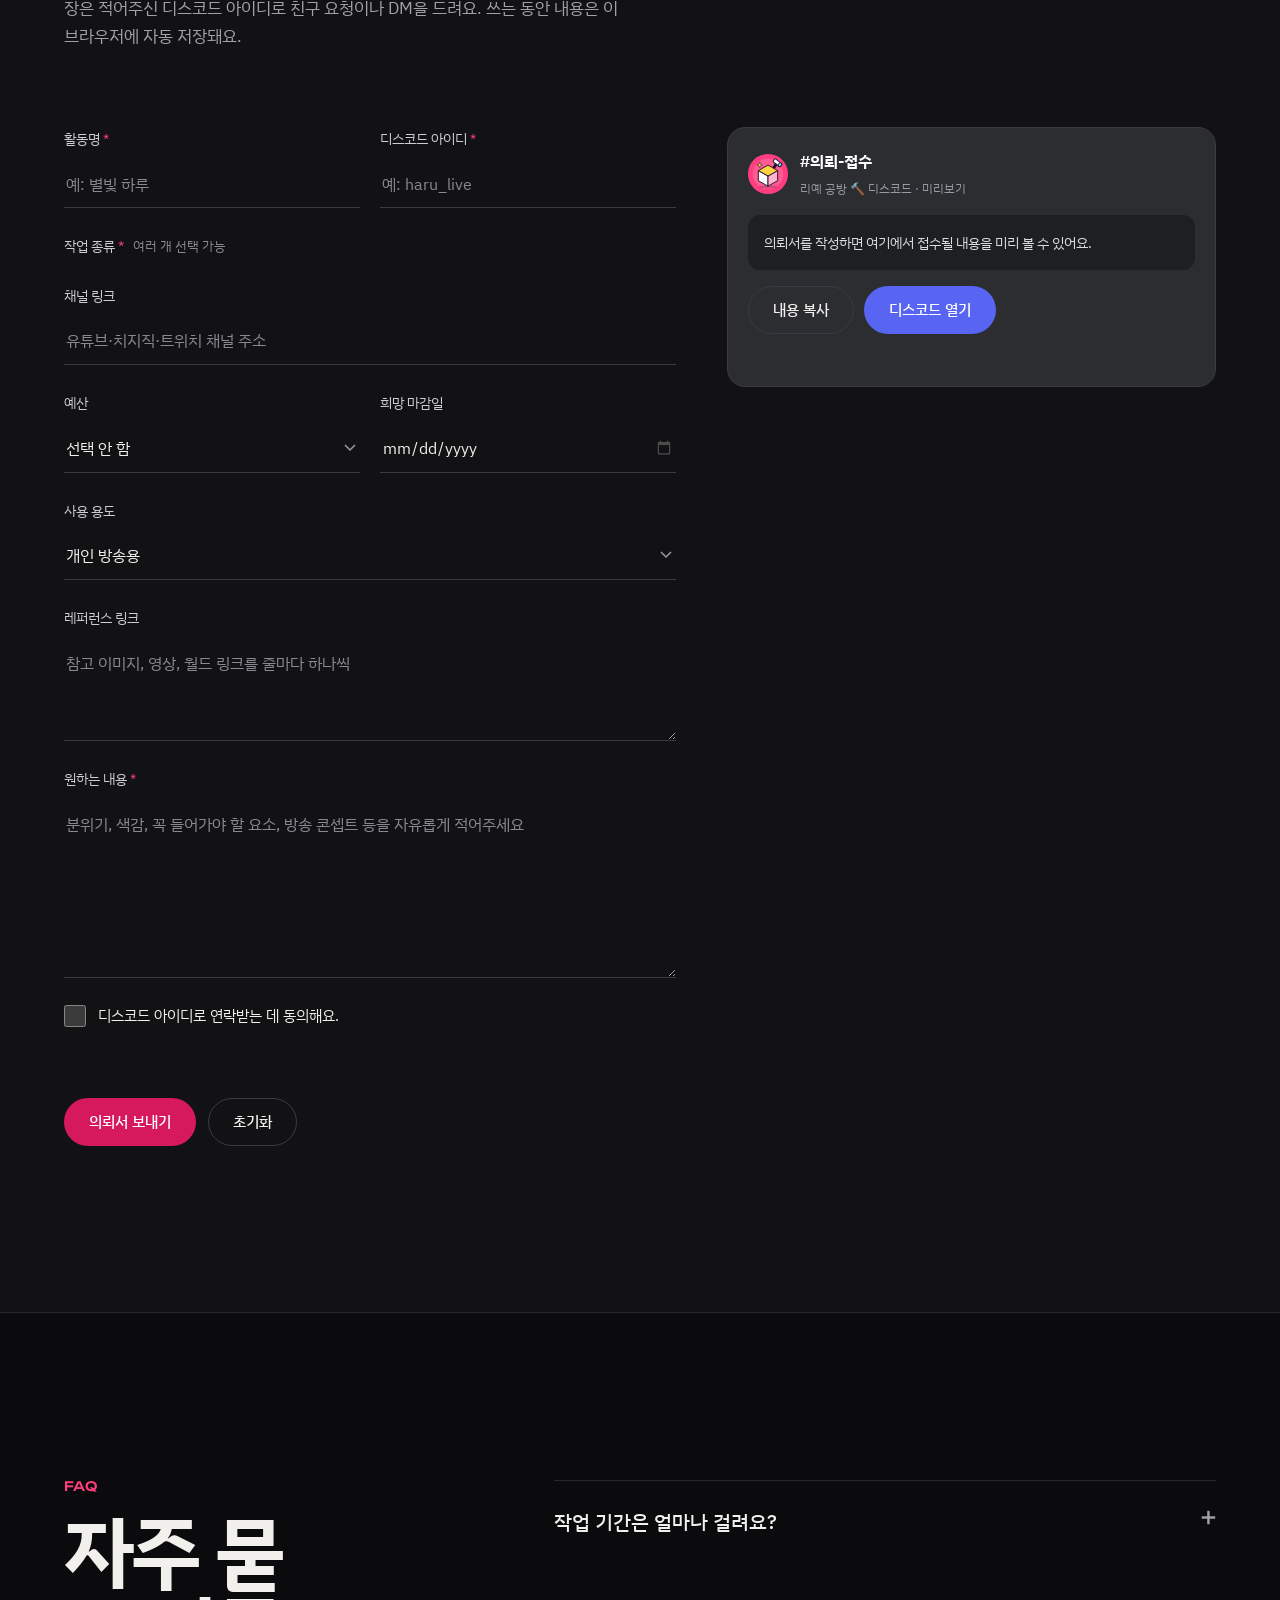
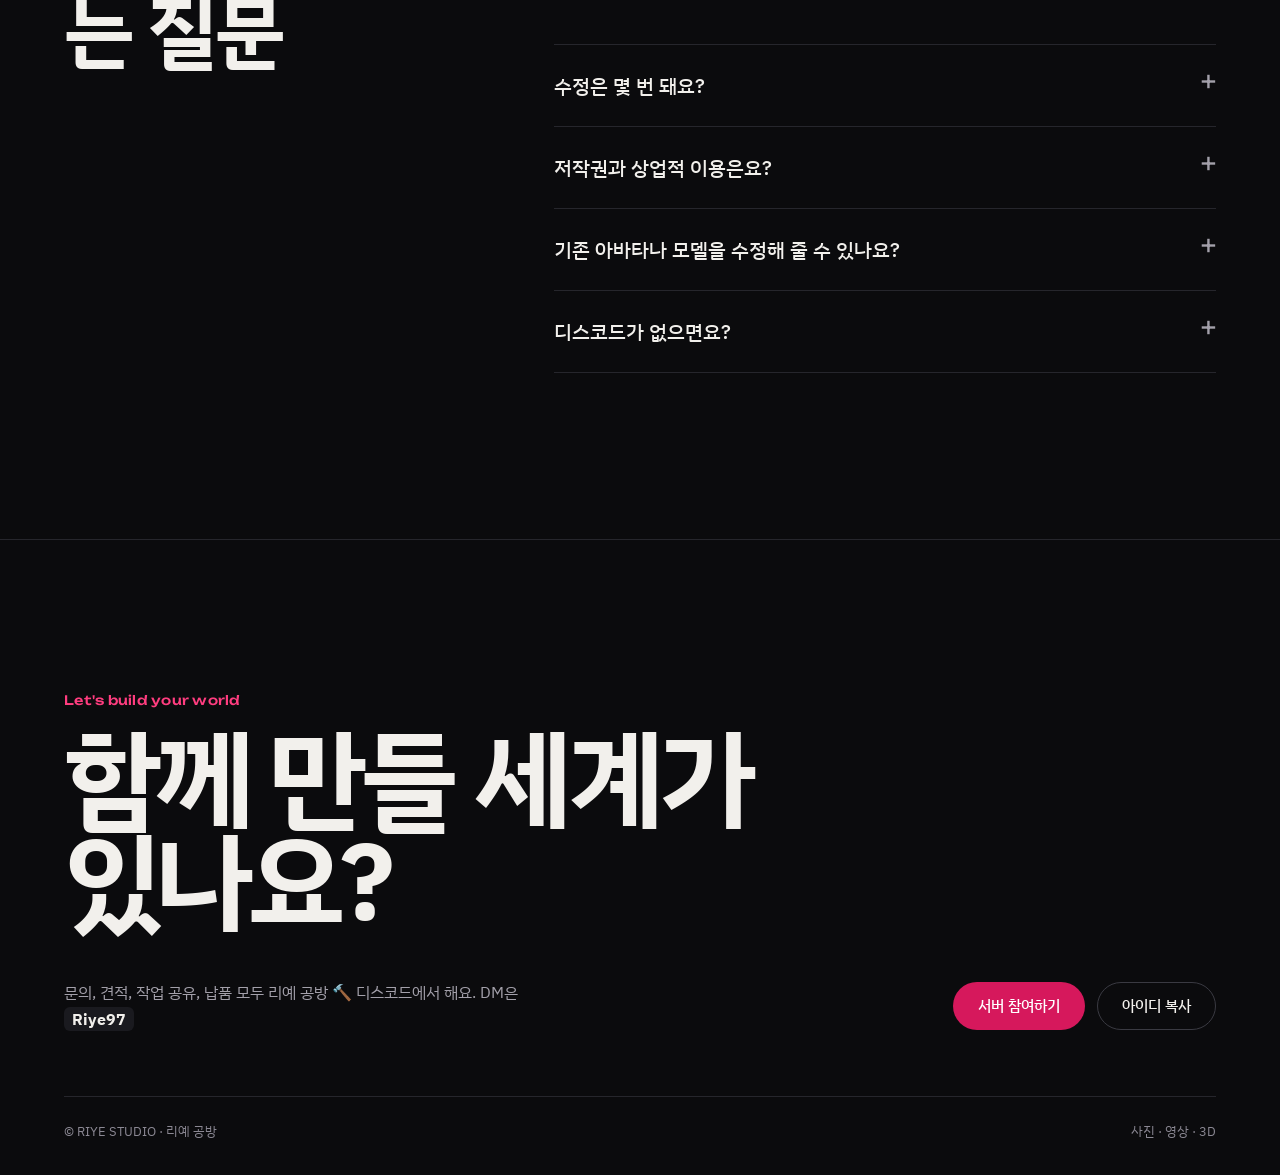
==== commit e5730fa5: "Update stylesheet and script versioning in index.html" ====
--- a/index.html
+++ b/index.html
@@ -12,7 +12,7 @@
 <link rel="preconnect" href="https://fonts.googleapis.com">
 <link rel="preconnect" href="https://fonts.gstatic.com" crossorigin>
 <link href="https://fonts.googleapis.com/css2?family=IBM+Plex+Sans+KR:wght@400;500;700&family=Unbounded:wght@500;700;800&display=swap" rel="stylesheet">
-<link rel="stylesheet" href="assets/style.css?v=20261125">
+<link rel="stylesheet" href="assets/style.css?v=20261125b">
 </head>
 <body>
 <a class="skip" href="#main">본문으로 건너뛰기</a>
@@ -180,6 +180,6 @@
 </div>
 
 <script src="config.js"></script>
-<script src="assets/app.js?v=20261125" defer></script>
+<script src="assets/app.js?v=20261125b" defer></script>
 </body>
 </html>
--- a/assets/style.css
+++ b/assets/style.css
@@ -125,6 +125,25 @@
 .card-meta h3{font-size:clamp(20px,2vw,28px);letter-spacing:-.02em}
 .card-meta p{font-size:14px;color:var(--mute);margin-top:6px}
 .card-meta time{font:500 13px var(--f-d);color:var(--dim);flex:none}
+/* works: 카테고리별 묶음 */
+.wk-sec{grid-column:1/-1;border-top:1px solid var(--line);padding-top:24px}
+.wk-sec+.wk-sec{margin-top:clamp(36px,5vw,72px)}
+.wk-sec-h{display:flex;justify-content:space-between;align-items:center;gap:16px;margin-bottom:22px}
+.wk-sec-h h3{font:700 clamp(22px,2.4vw,34px)/1.15 var(--f-b);letter-spacing:-.02em}
+.wk-sec-h sup{font:500 13px var(--f-d);color:var(--dim);margin-left:8px;vertical-align:super}
+.wk-more{flex:none;min-height:44px;padding:0 2px;background:none;border:0;color:var(--mute);font:500 14px var(--f-b);cursor:pointer;transition:color .2s}
+.wk-more:hover{color:var(--ink)}
+.wk-sec-g{display:grid;grid-template-columns:repeat(3,minmax(0,1fr));gap:clamp(16px,2vw,28px)}
+.wk-sec-g .card:nth-child(n){grid-column:auto;margin-top:0}
+.wk-sec-g .card:nth-child(n) .card-media{aspect-ratio:4/3}
+.wk-sec-g .card-meta{padding-top:14px}
+.wk-sec-g .card-meta h3{font-size:clamp(17px,1.5vw,22px)}
+@media (max-width:900px){.wk-sec-g{grid-template-columns:repeat(2,minmax(0,1fr))}}
+@media (max-width:600px){
+  .wk-sec-g{grid-template-columns:none;grid-auto-flow:column;grid-auto-columns:80%;overflow-x:auto;scroll-snap-type:x mandatory;scrollbar-width:none;margin:0 calc(var(--pad)*-1);padding:0 var(--pad) 4px;scroll-padding:0 var(--pad)}
+  .wk-sec-g::-webkit-scrollbar{display:none}
+  .wk-sec-g .card{scroll-snap-align:start}
+}
 @media (hover:hover){
   .card:hover .card-media img,.card:hover .card-media video{transform:scale(1.05)}
   .card:hover .card-view{transform:scale(1);opacity:1}
@@ -204,6 +223,38 @@
 .pinned .svc-h h3{font-size:clamp(36px,4vw,64px)}
 .pinned .svc-note{display:none}
 
+/* pricing */
+.svc-d{color:var(--paper-mute)}
+.svc-f{margin:12px 0 0;padding:0;list-style:none;display:flex;flex-wrap:wrap;gap:6px 14px;font-size:14px;color:var(--paper-mute)}
+.svc-f li::before{content:"— ";color:var(--pink)}
+.plans{list-style:none;margin:16px 0 0;padding:0;border-top:1px solid #cfccc5}
+.plan{padding:12px 0;border-bottom:1px solid #cfccc5}
+.svc-txt .plan::before{content:none}
+.plan-h{display:flex;justify-content:space-between;align-items:baseline;gap:12px}
+.plan-h b{font-size:15px}
+.plan-p{font:700 16px var(--f-b);white-space:nowrap;color:var(--paper-ink)}
+.plan p{font-size:14px;color:var(--paper-mute);margin-top:4px}
+.plan-d{display:block;font-size:13px;color:#6e6b74;margin-top:2px}
+.svc-x{font-size:13px;color:var(--paper-mute);margin-top:12px}
+.svc-x b{color:var(--paper-ink);font-weight:500}
+.tlink-dark{color:var(--paper-ink);margin-top:6px}
+.tlink-dark::after{background:rgba(18,18,20,.3)}
+.services .note{max-width:72ch}
+.est{border:1px solid #3a3a42;border-radius:12px;padding:14px 16px;margin-top:12px;font-size:14px}
+.est[hidden]{display:none}
+.est-h{color:var(--mute);font-size:13px;margin-bottom:6px}
+.est ul{list-style:none;margin:0;padding:0;display:grid;gap:4px}
+.est li{display:flex;justify-content:space-between;gap:12px}
+.est li b{white-space:nowrap;font-weight:500}
+.est-sum{display:flex;justify-content:space-between;gap:12px;border-top:1px solid var(--line);margin-top:8px;padding-top:8px}
+.est-sum b{color:var(--ink);white-space:nowrap}
+.est-n{color:var(--dim);font-size:12px;margin-top:8px}
+.pinned .svc-body{grid-template-rows:minmax(96px,1fr) auto}
+.pinned .svc-txt{display:block!important}
+.pinned .svc-f{display:none}
+.pinned .plans{margin-top:10px}
+.pinned .plan{padding:8px 0}
+
 /* process */
 .track{height:1px;background:var(--line);position:relative;margin-bottom:40px}
 .track i{position:absolute;inset:0;background:var(--pink);transform:scaleX(var(--p,0));transform-origin:left}
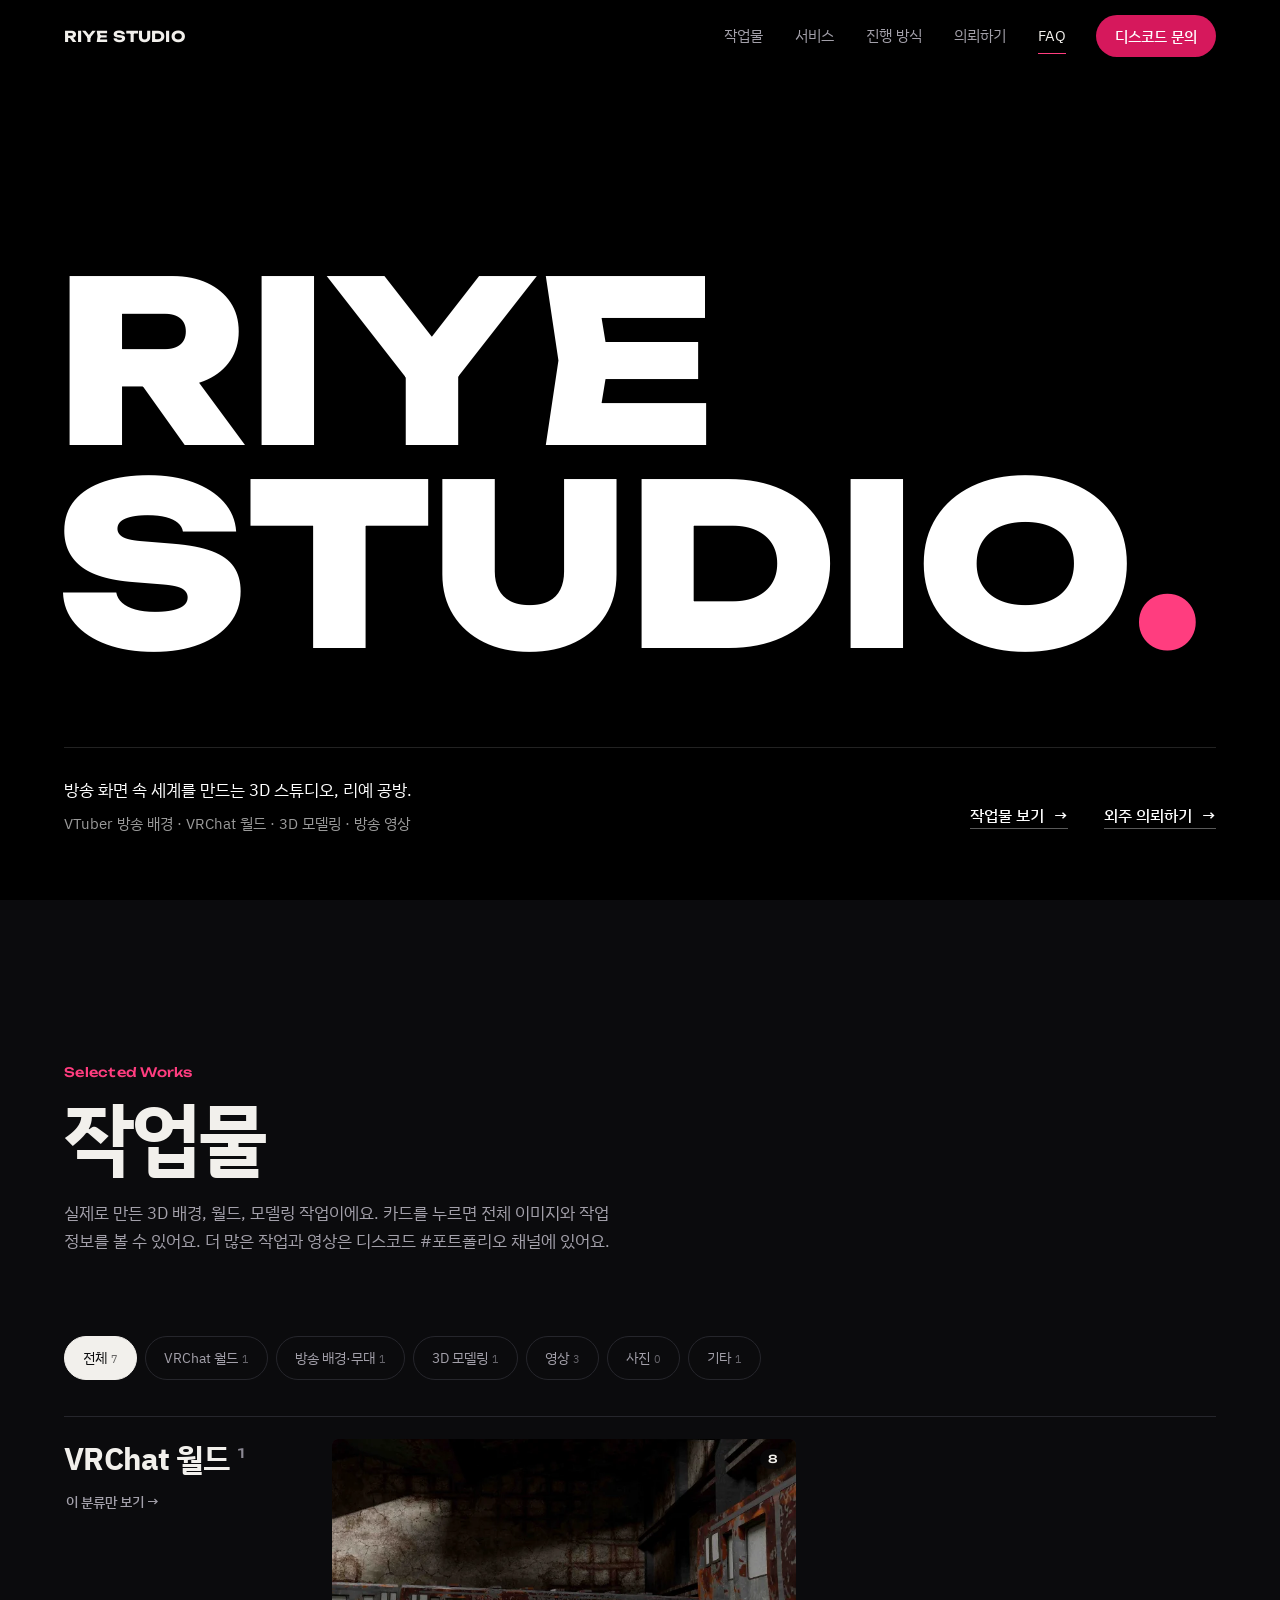
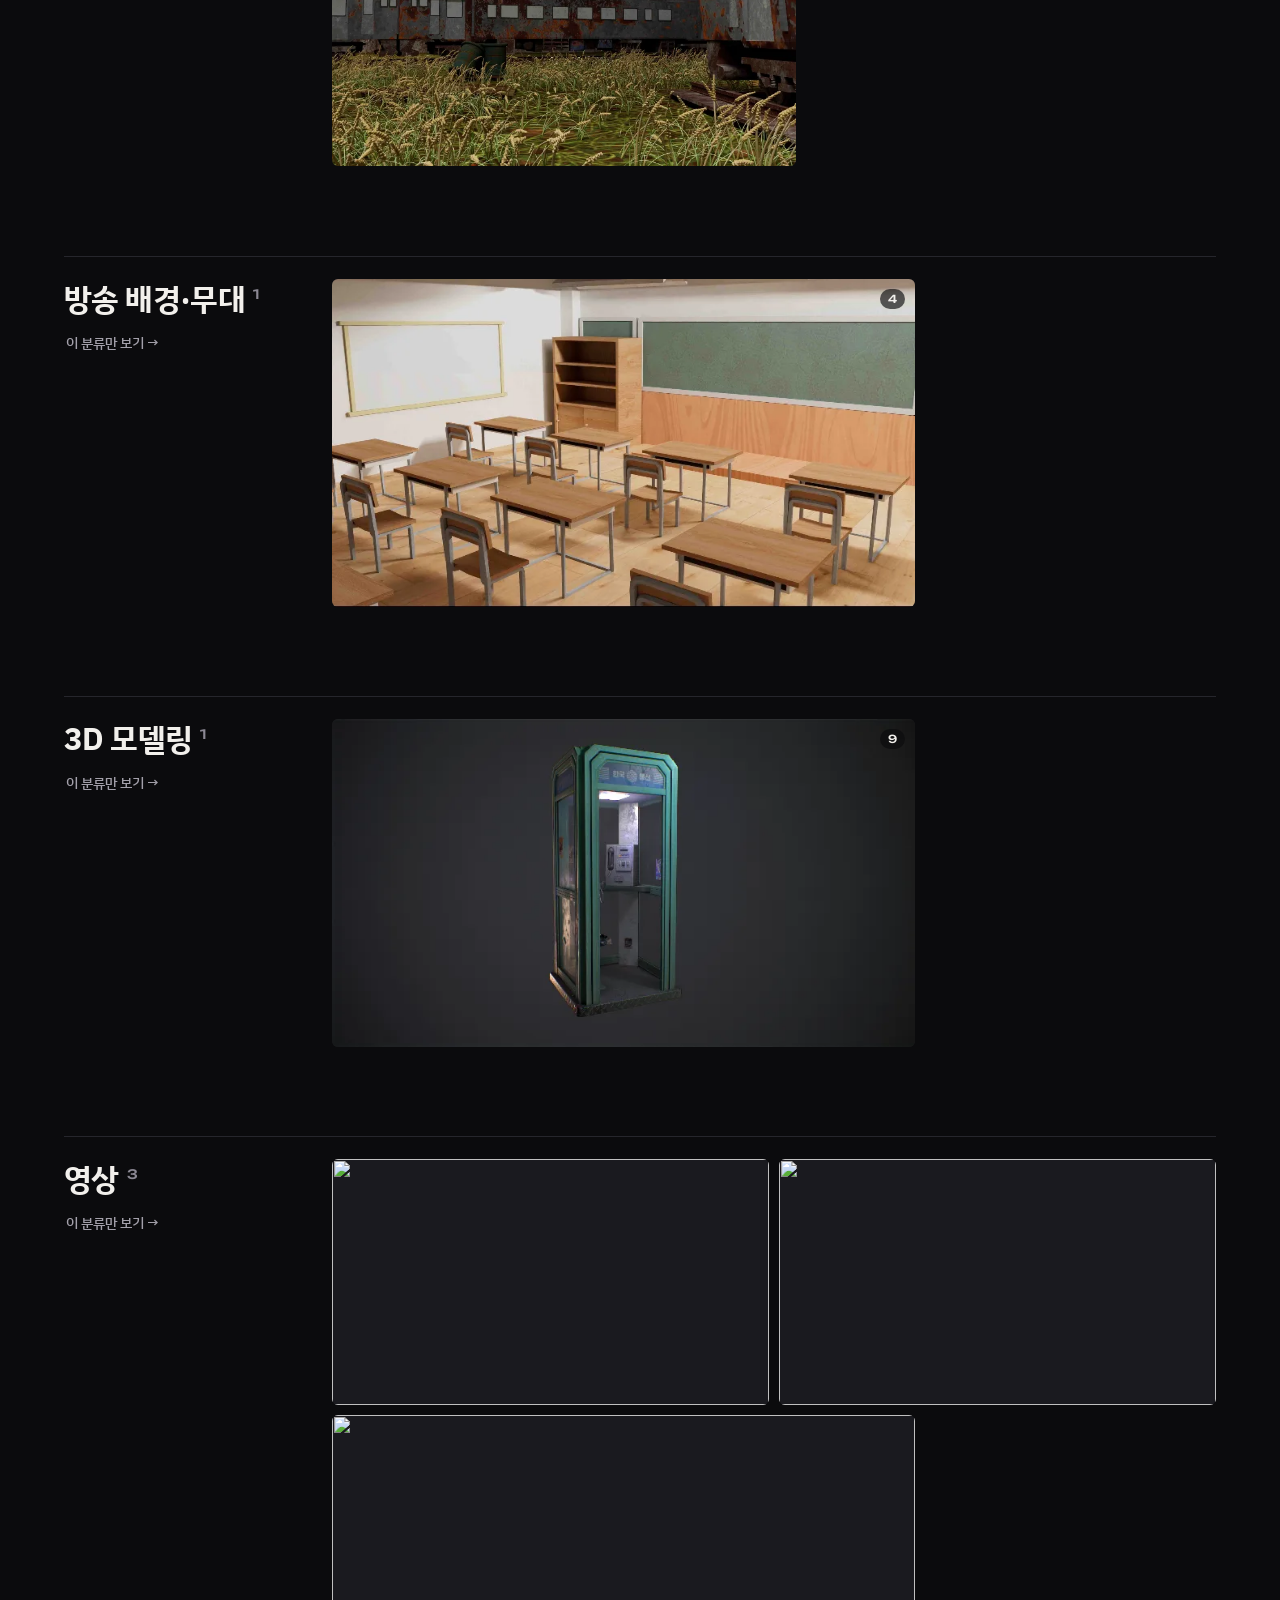
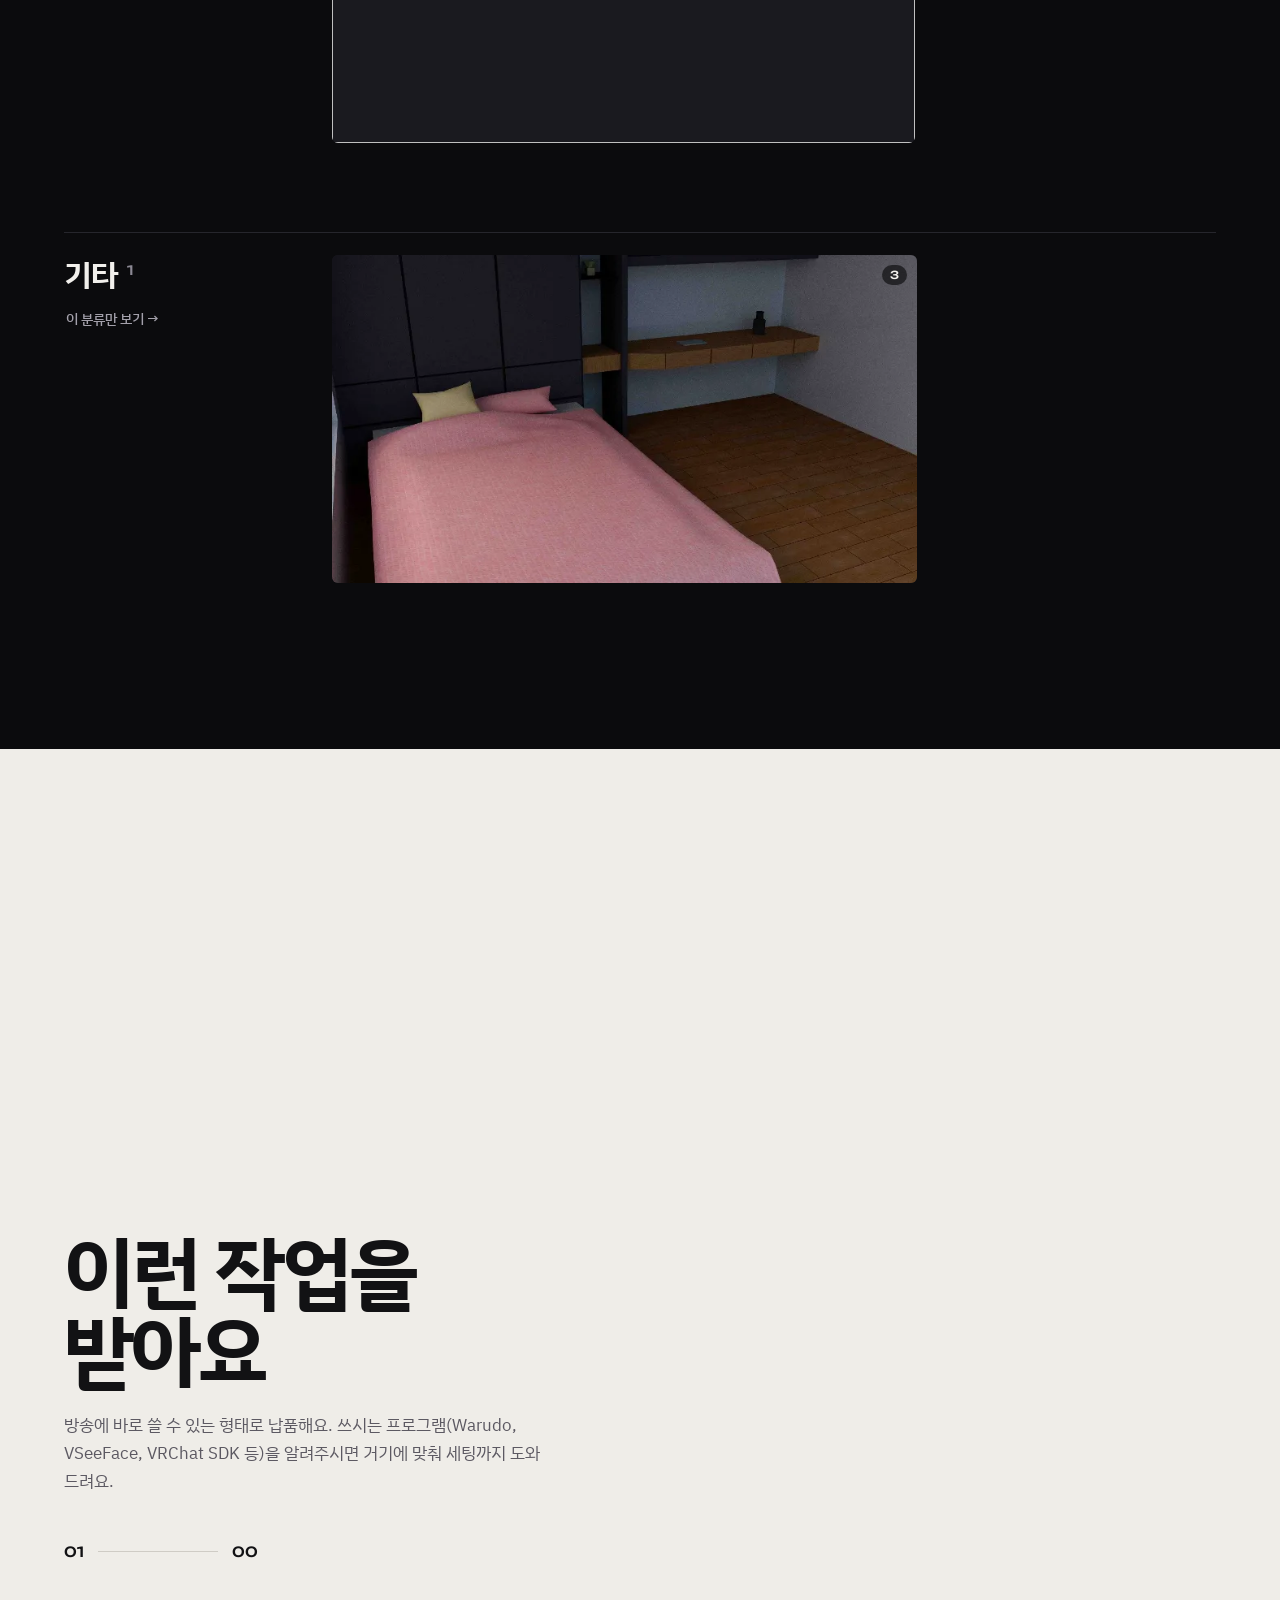
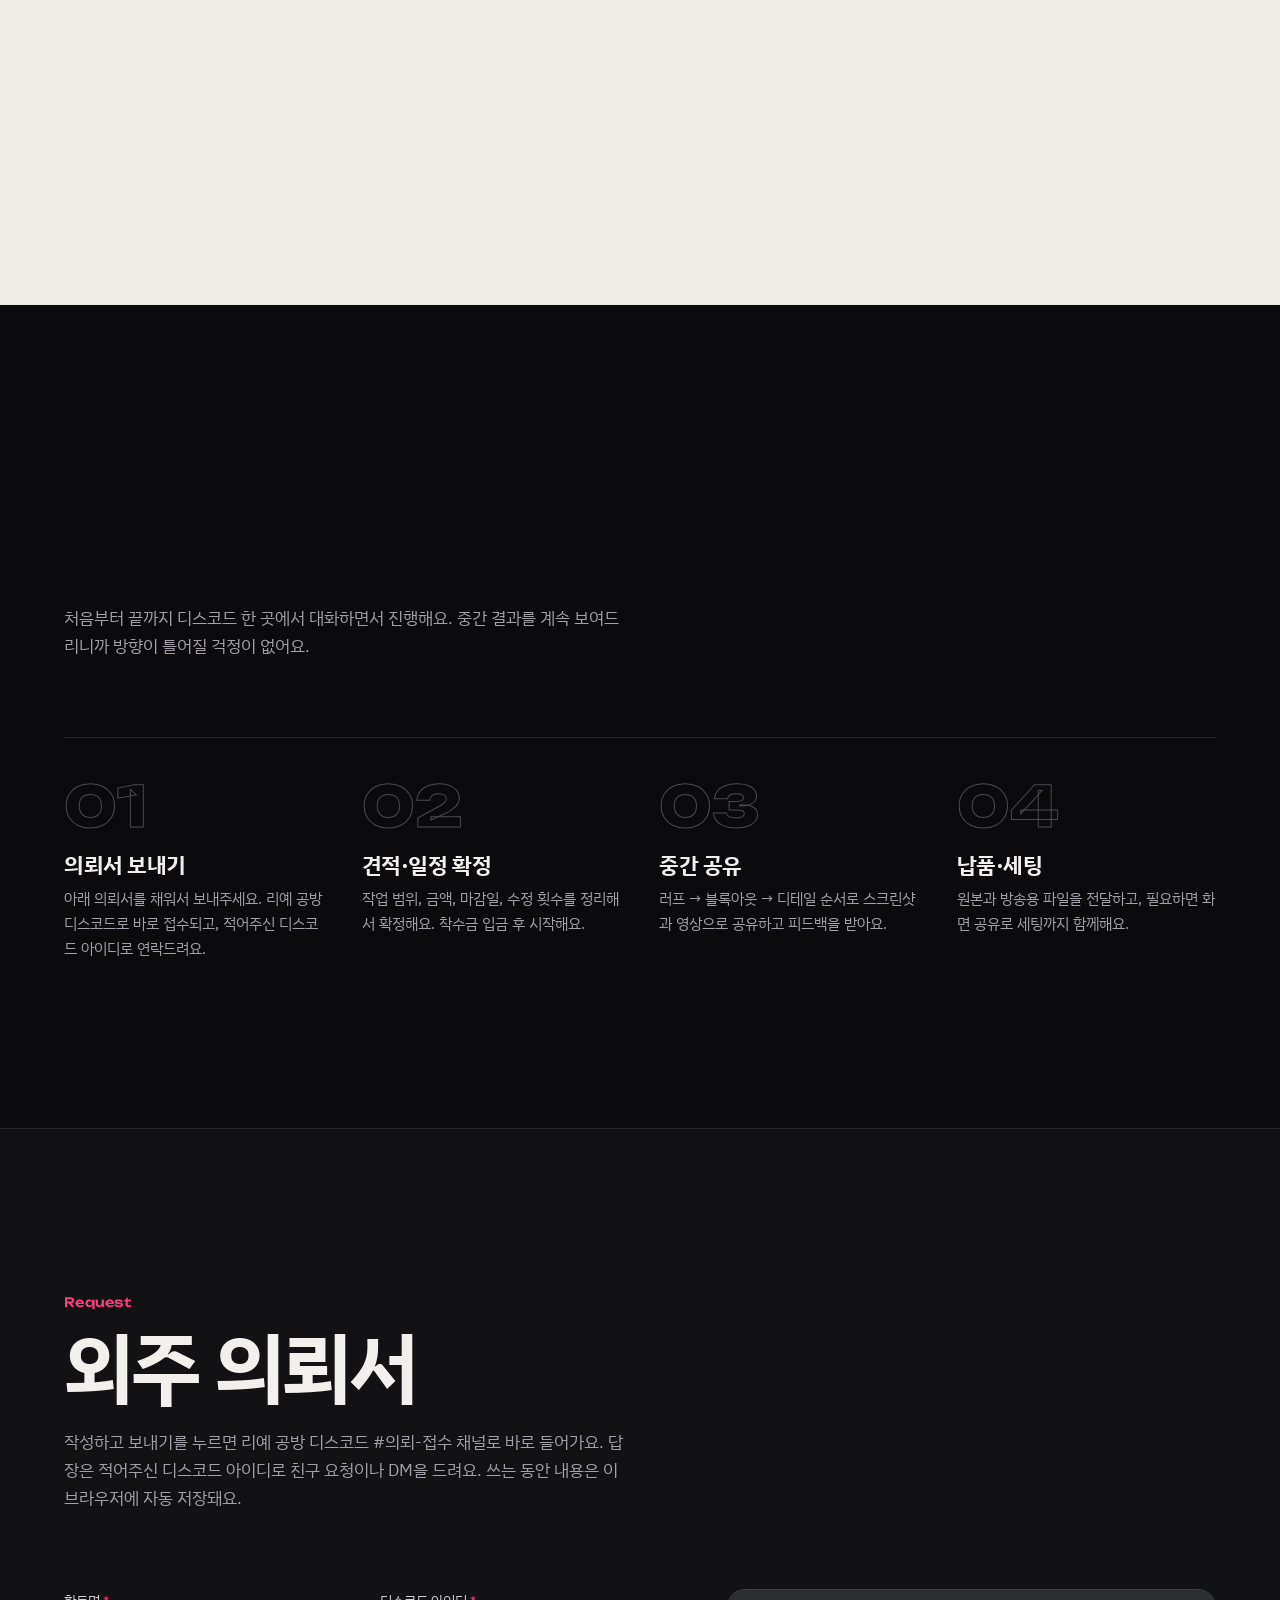
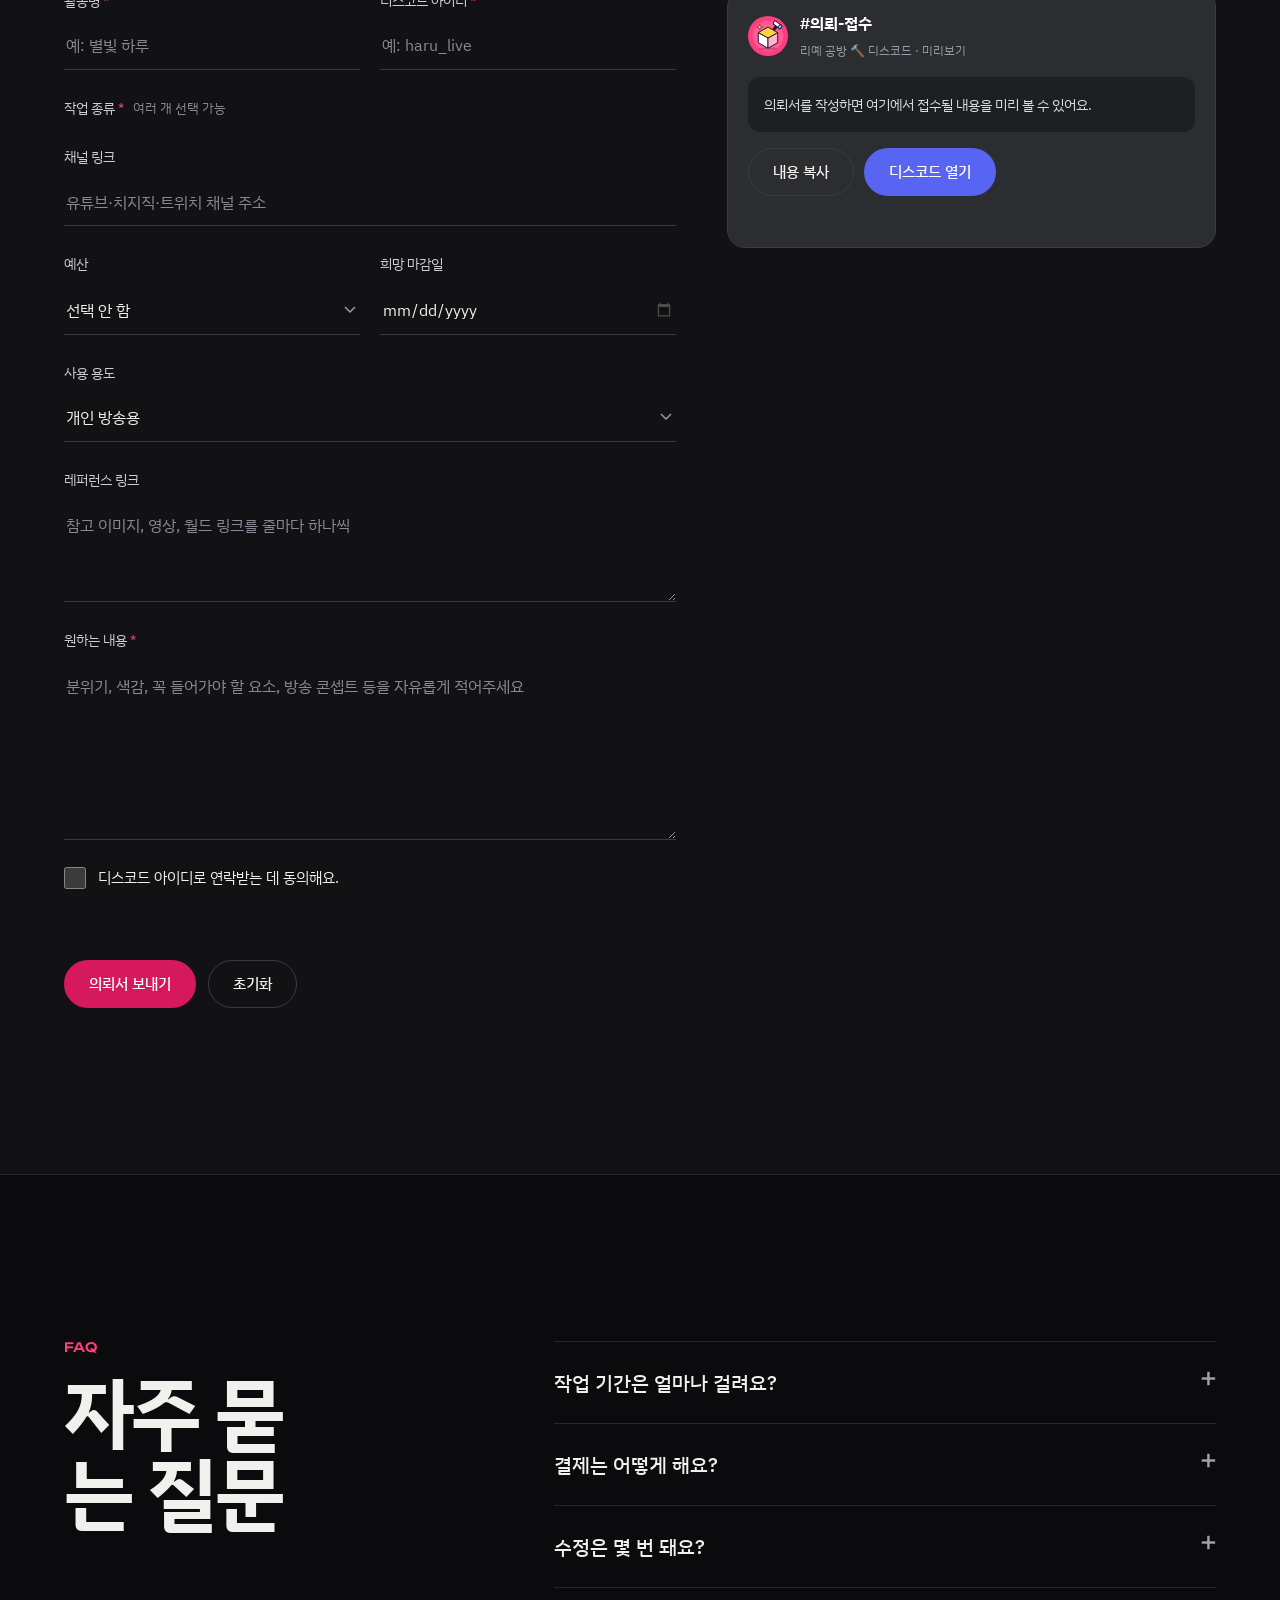
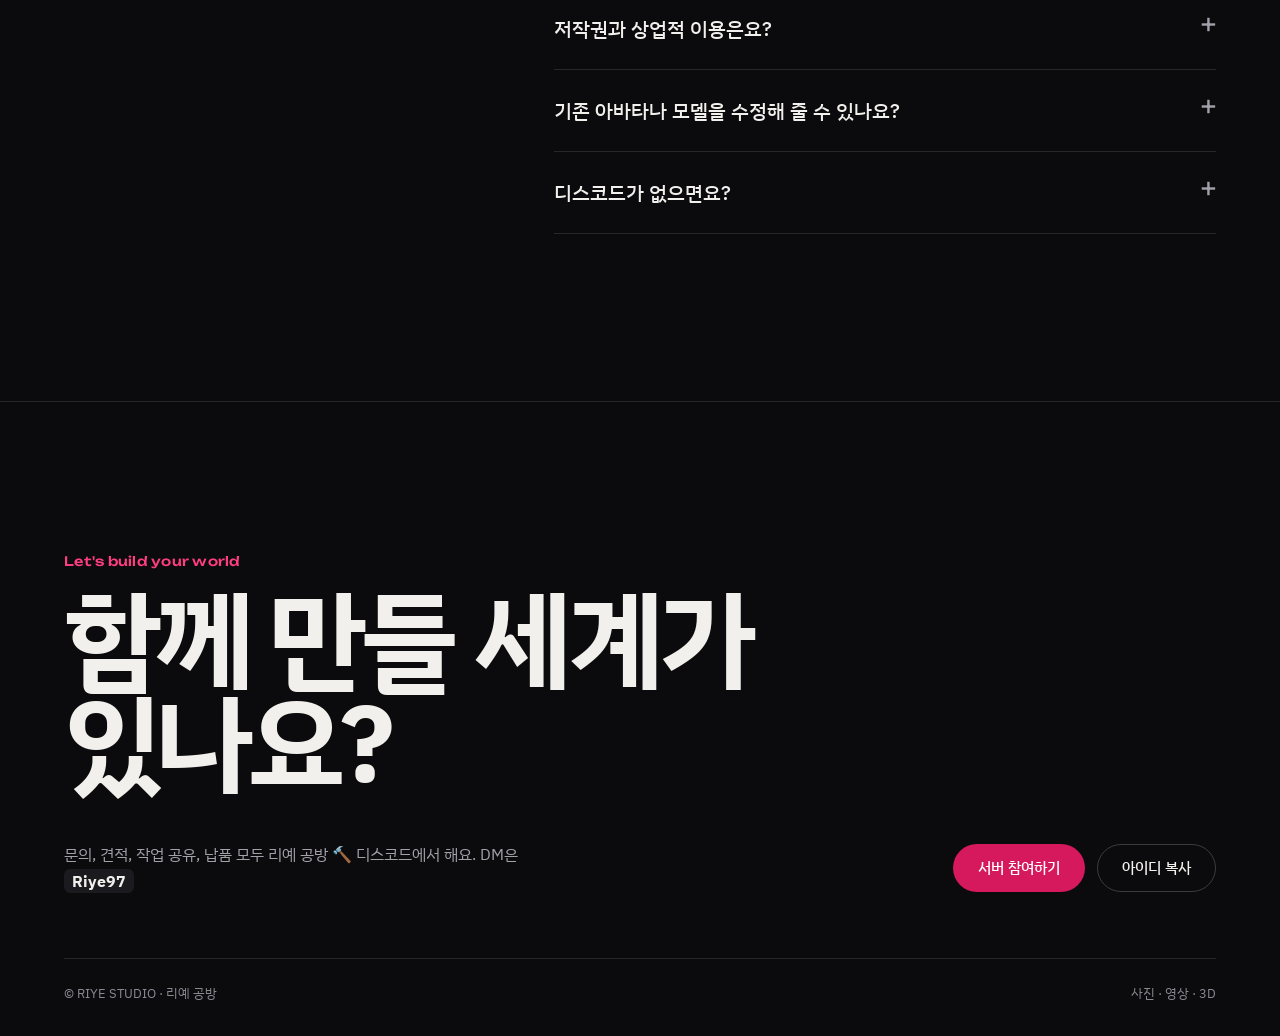
==== commit 70116b80: "Update stylesheet and script version in index.html" ====
--- a/index.html
+++ b/index.html
@@ -12,7 +12,7 @@
 <link rel="preconnect" href="https://fonts.googleapis.com">
 <link rel="preconnect" href="https://fonts.gstatic.com" crossorigin>
 <link href="https://fonts.googleapis.com/css2?family=IBM+Plex+Sans+KR:wght@400;500;700&family=Unbounded:wght@500;700;800&display=swap" rel="stylesheet">
-<link rel="stylesheet" href="assets/style.css?v=20261125b">
+<link rel="stylesheet" href="assets/style.css?v=20261125c">
 </head>
 <body>
 <a class="skip" href="#main">본문으로 건너뛰기</a>
@@ -180,6 +180,6 @@
 </div>
 
 <script src="config.js"></script>
-<script src="assets/app.js?v=20261125b" defer></script>
+<script src="assets/app.js?v=20261125c" defer></script>
 </body>
 </html>
--- a/assets/style.css
+++ b/assets/style.css
@@ -125,25 +125,35 @@
 .card-meta h3{font-size:clamp(20px,2vw,28px);letter-spacing:-.02em}
 .card-meta p{font-size:14px;color:var(--mute);margin-top:6px}
 .card-meta time{font:500 13px var(--f-d);color:var(--dim);flex:none}
-/* works: 카테고리별 묶음 */
-.wk-sec{grid-column:1/-1;border-top:1px solid var(--line);padding-top:24px}
-.wk-sec+.wk-sec{margin-top:clamp(36px,5vw,72px)}
-.wk-sec-h{display:flex;justify-content:space-between;align-items:center;gap:16px;margin-bottom:22px}
-.wk-sec-h h3{font:700 clamp(22px,2.4vw,34px)/1.15 var(--f-b);letter-spacing:-.02em}
+/* works: 카테고리별 갤러리 */
+.wk-sec{grid-column:1/-1;border-top:1px solid var(--line);padding-top:22px}
+.wk-sec+.wk-sec{margin-top:clamp(40px,5vw,72px)}
+.wk-flat{border-top:0;padding-top:0}
+.wk-sec-h{display:flex;justify-content:space-between;align-items:center;gap:16px;margin-bottom:18px}
+.wk-sec-h h3{font:700 clamp(22px,2.4vw,34px)/1.15 var(--f-b);letter-spacing:-.02em;word-break:keep-all}
 .wk-sec-h sup{font:500 13px var(--f-d);color:var(--dim);margin-left:8px;vertical-align:super}
 .wk-more{flex:none;min-height:44px;padding:0 2px;background:none;border:0;color:var(--mute);font:500 14px var(--f-b);cursor:pointer;transition:color .2s}
 .wk-more:hover{color:var(--ink)}
-.wk-sec-g{display:grid;grid-template-columns:repeat(3,minmax(0,1fr));gap:clamp(16px,2vw,28px)}
-.wk-sec-g .card:nth-child(n){grid-column:auto;margin-top:0}
-.wk-sec-g .card:nth-child(n) .card-media{aspect-ratio:4/3}
-.wk-sec-g .card-meta{padding-top:14px}
-.wk-sec-g .card-meta h3{font-size:clamp(17px,1.5vw,22px)}
-@media (max-width:900px){.wk-sec-g{grid-template-columns:repeat(2,minmax(0,1fr))}}
-@media (max-width:600px){
-  .wk-sec-g{grid-template-columns:none;grid-auto-flow:column;grid-auto-columns:80%;overflow-x:auto;scroll-snap-type:x mandatory;scrollbar-width:none;margin:0 calc(var(--pad)*-1);padding:0 var(--pad) 4px;scroll-padding:0 var(--pad)}
-  .wk-sec-g::-webkit-scrollbar{display:none}
-  .wk-sec-g .card{scroll-snap-align:start}
-}
+/* 사진 비율대로 줄을 꽉 채우는 갤러리 (마지막 줄은 늘어나지 않게) */
+.wk-sec-g{--rh:clamp(180px,16vw,260px);display:flex;flex-wrap:wrap;gap:10px}
+.wk-sec-g .card:nth-child(n){flex:calc(var(--ar,1.5)*100) 1 calc(var(--ar,1.5)*var(--rh));max-width:min(100%,calc(var(--ar,1.5)*var(--rh)*1.6));margin:0;grid-column:auto}
+@media (min-width:901px){
+  .wk-sec:not(.wk-flat){display:grid;grid-template-columns:minmax(170px,230px) minmax(0,1fr);gap:0 clamp(24px,3vw,48px);align-items:start}
+  .wk-sec:not(.wk-flat) .wk-sec-h{flex-direction:column;align-items:flex-start;gap:4px;margin:0;padding-top:2px}
+}
+.wk-sec-g .card:nth-child(n) .card-media{aspect-ratio:var(--ar,1.5);border-radius:6px}
+.wk-sec-g .card-media::after{background:linear-gradient(180deg,transparent 45%,rgba(0,0,0,.78));opacity:0;transition:opacity .35s}
+.wk-sec-g .card-tag,.wk-sec-g .card-view{display:none}
+.wk-sec-g .card-cnt{right:10px;top:10px;font-size:11px;padding:3px 8px}
+.wk-sec-g .card-meta{position:absolute;left:0;right:0;bottom:0;z-index:1;display:block;padding:14px 16px;pointer-events:none;opacity:0;transform:translateY(8px);transition:opacity .35s,transform .35s var(--ease)}
+.wk-sec-g .card-meta h3{font-size:clamp(15px,1.3vw,19px);line-height:1.3}
+.wk-sec-g .card-meta p{font-size:13px;margin-top:2px;color:#d6d3dc;white-space:nowrap;overflow:hidden;text-overflow:ellipsis}
+.wk-sec-g .card-meta time{display:none}
+.wk-sec-g .card:hover .card-media::after,.wk-sec-g .card:focus-visible .card-media::after{opacity:1}
+.wk-sec-g .card:hover .card-meta,.wk-sec-g .card:focus-visible .card-meta{opacity:1;transform:none}
+@media (hover:none){.wk-sec-g .card-media::after,.wk-sec-g .card-meta{opacity:1;transform:none}}
+@media (max-width:900px){.wk-sec-g{--rh:180px;gap:8px}}
+@media (max-width:600px){.wk-sec-g{--rh:130px;gap:6px}.wk-sec-g .card-meta{padding:10px 12px}.wk-sec-g .card-meta p{display:none}}
 @media (hover:hover){
   .card:hover .card-media img,.card:hover .card-media video{transform:scale(1.05)}
   .card:hover .card-view{transform:scale(1);opacity:1}
